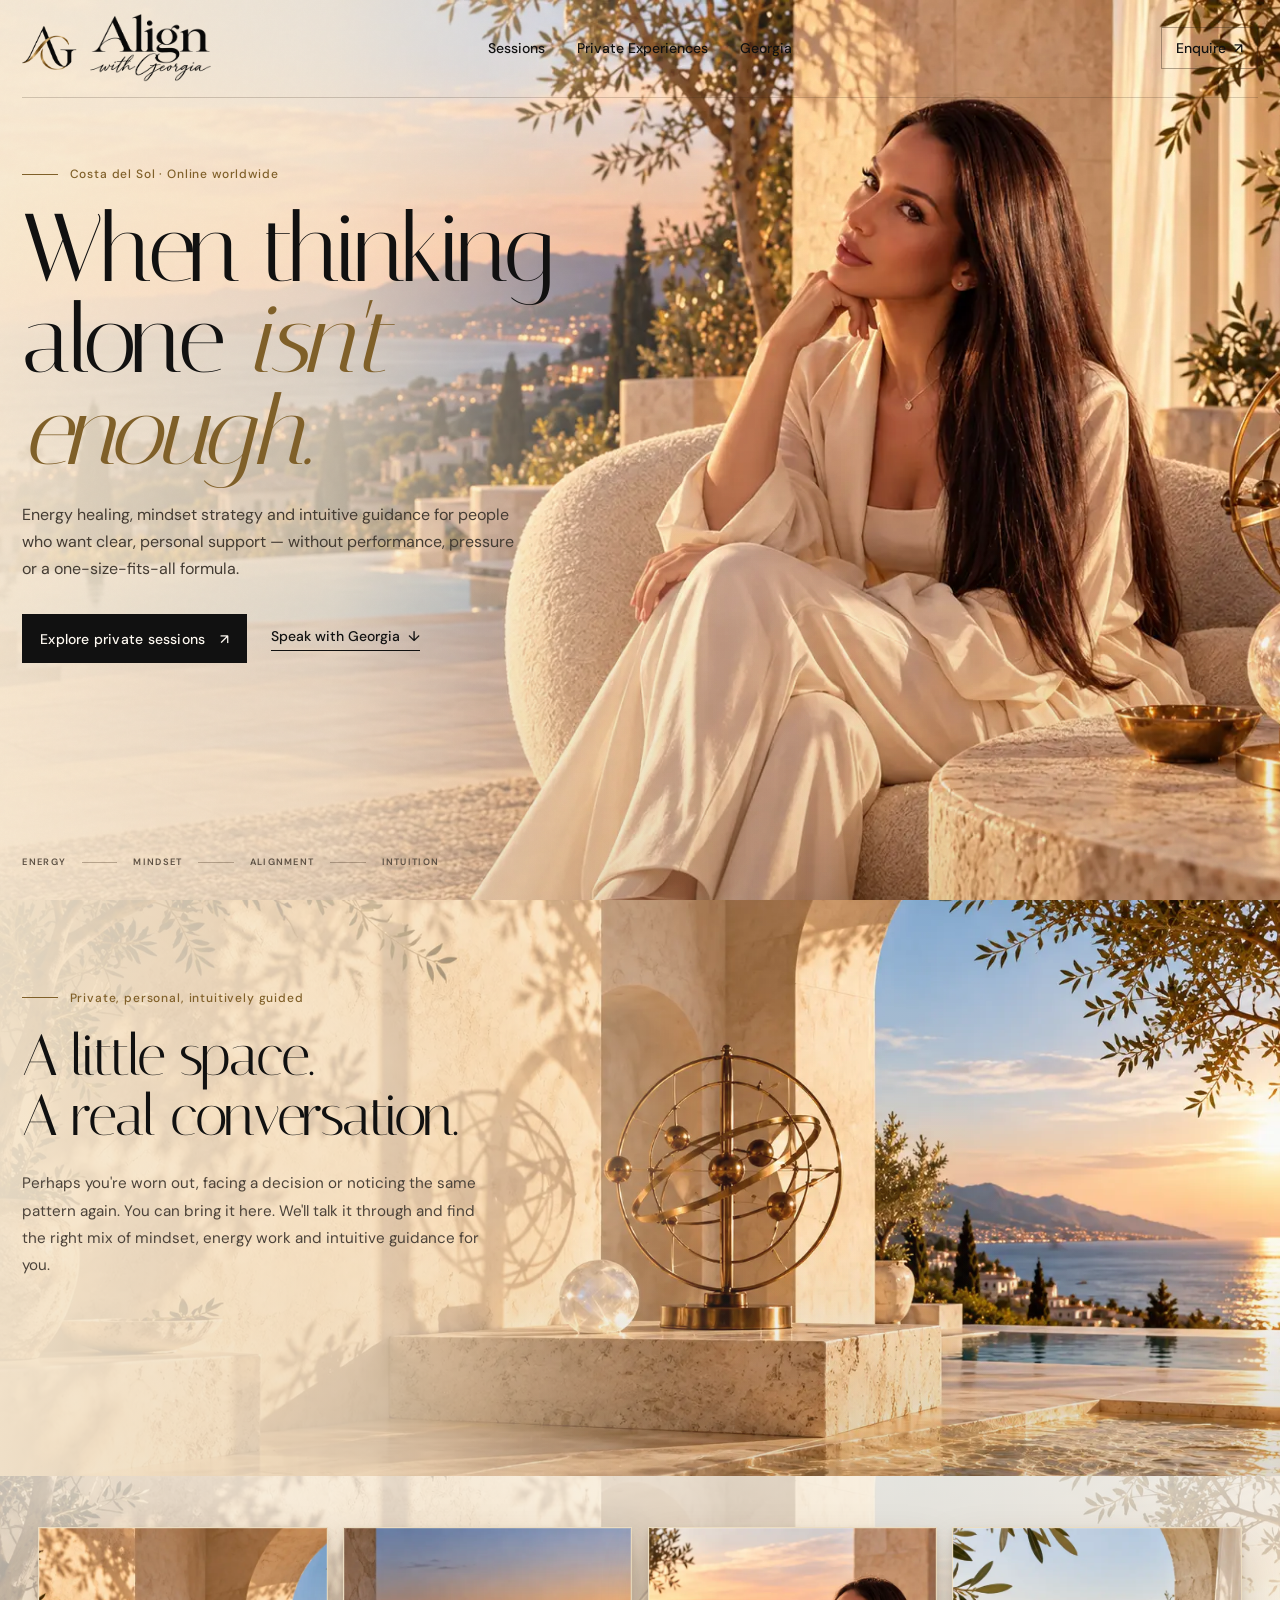
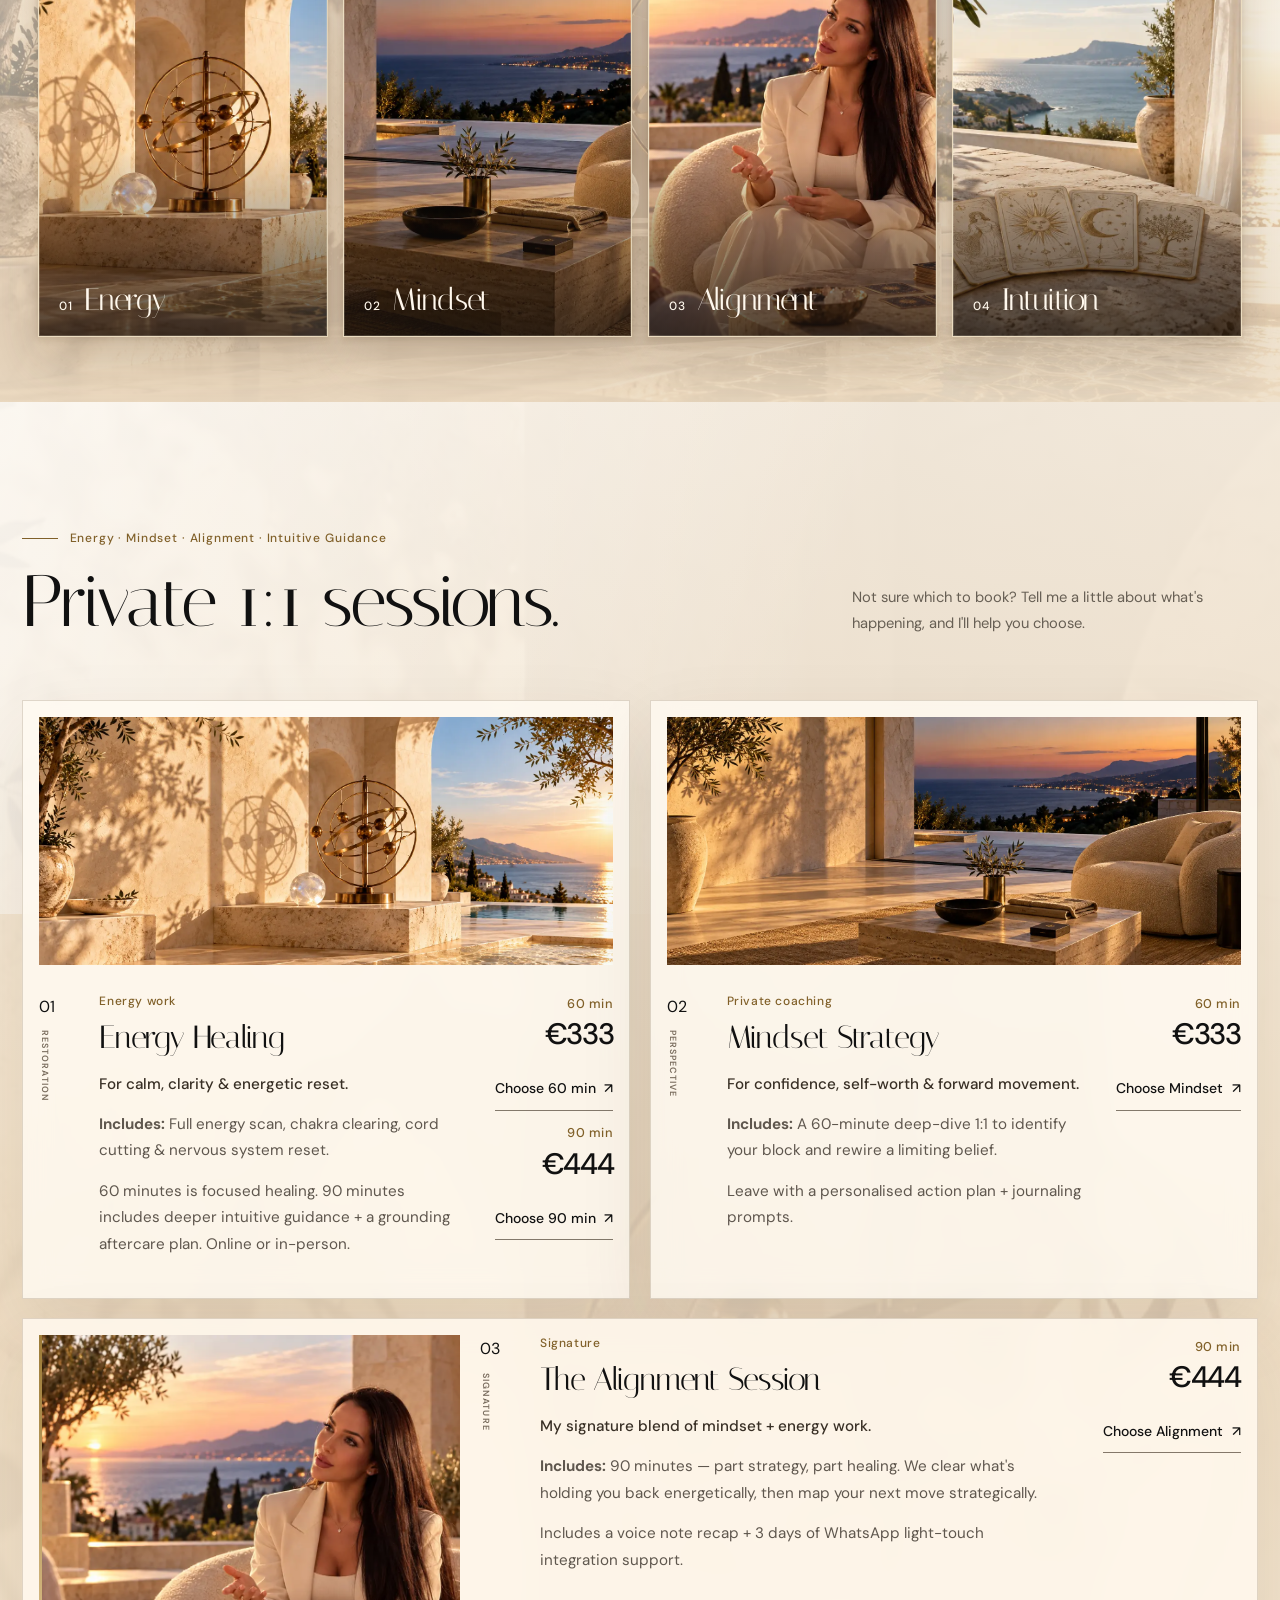
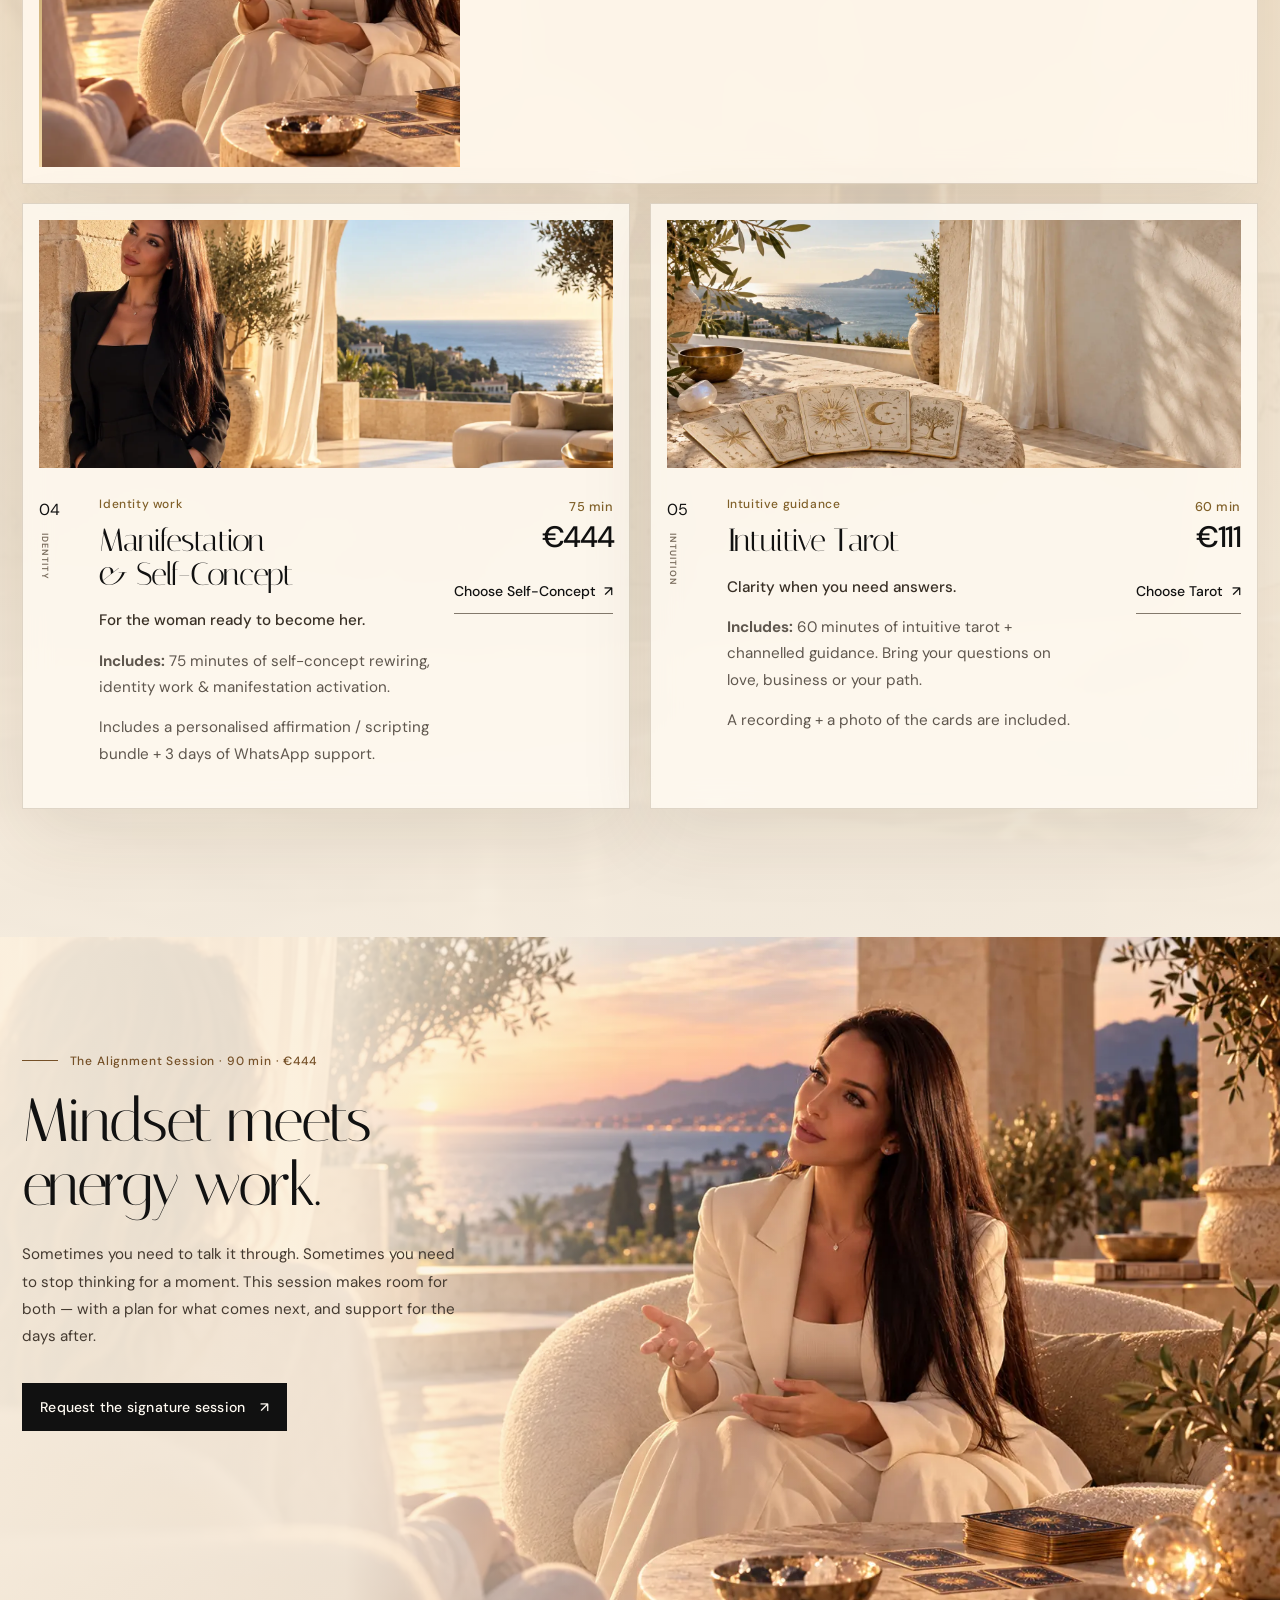
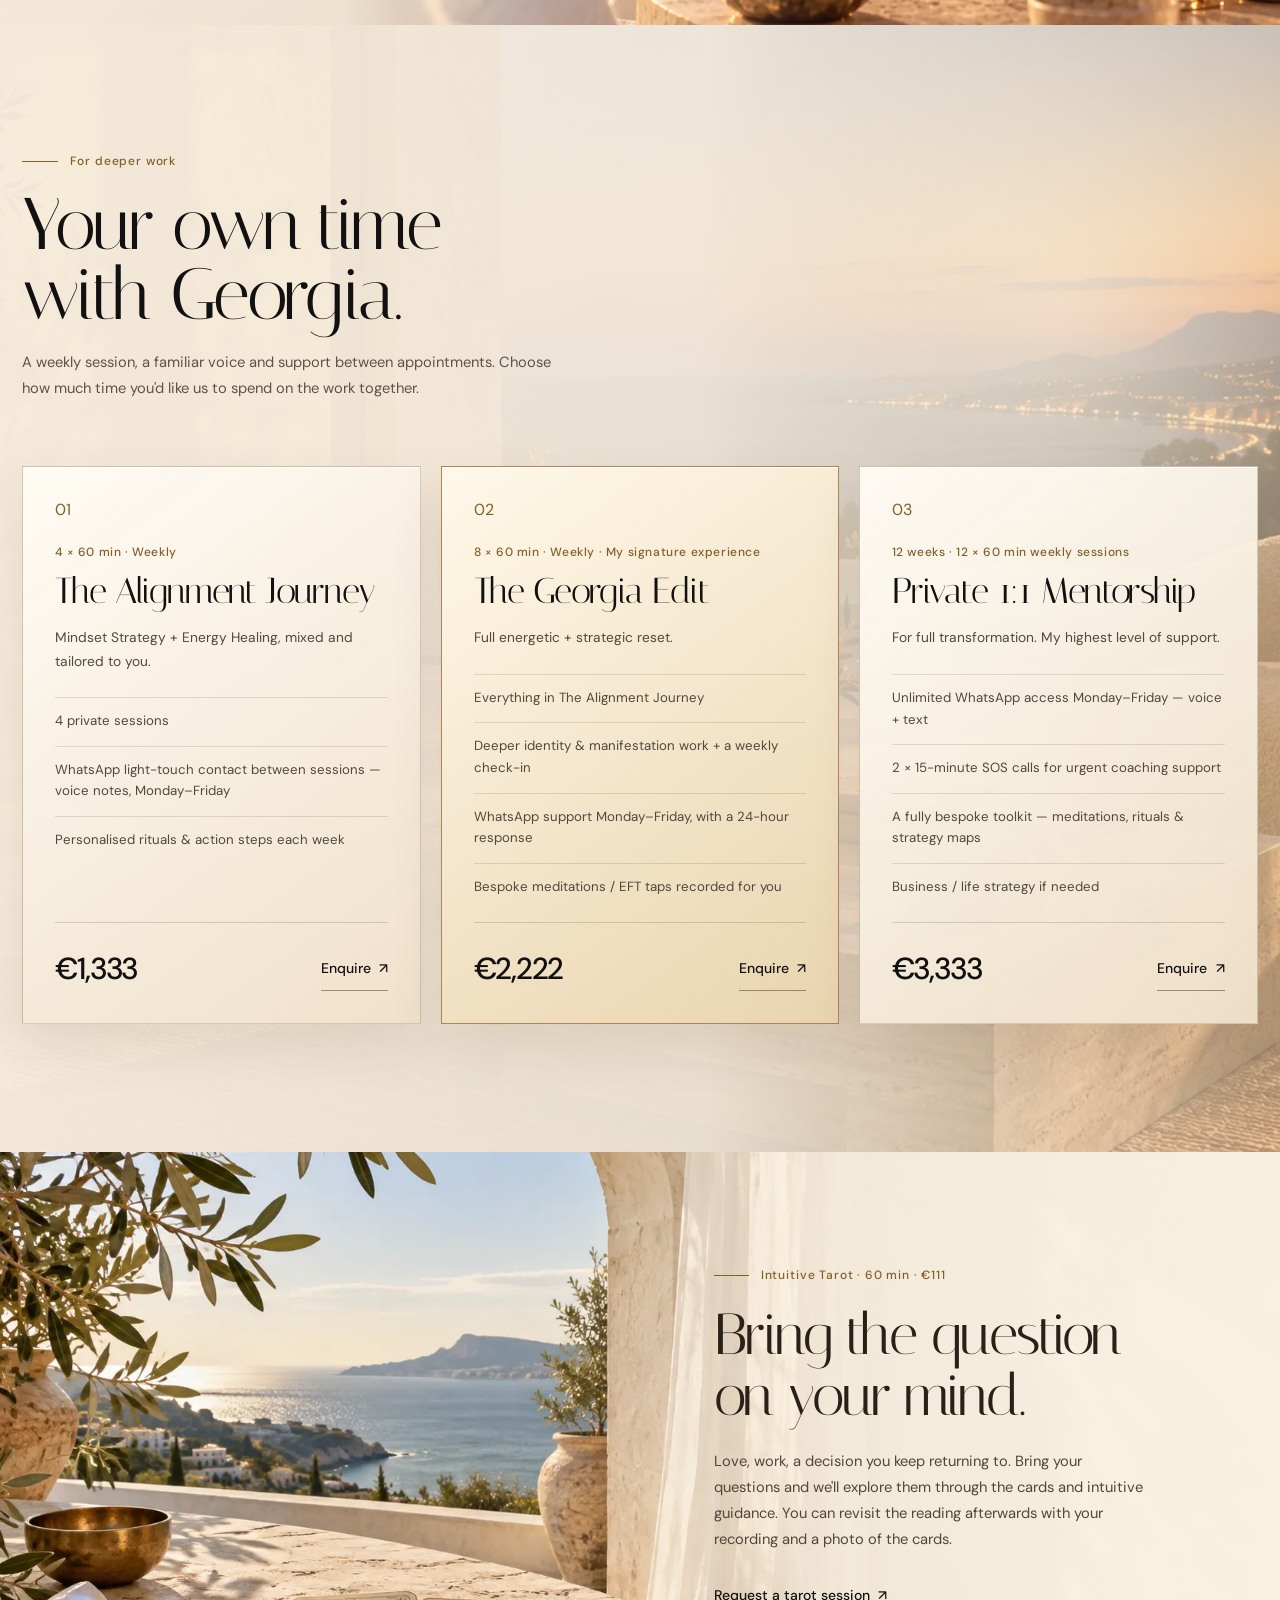
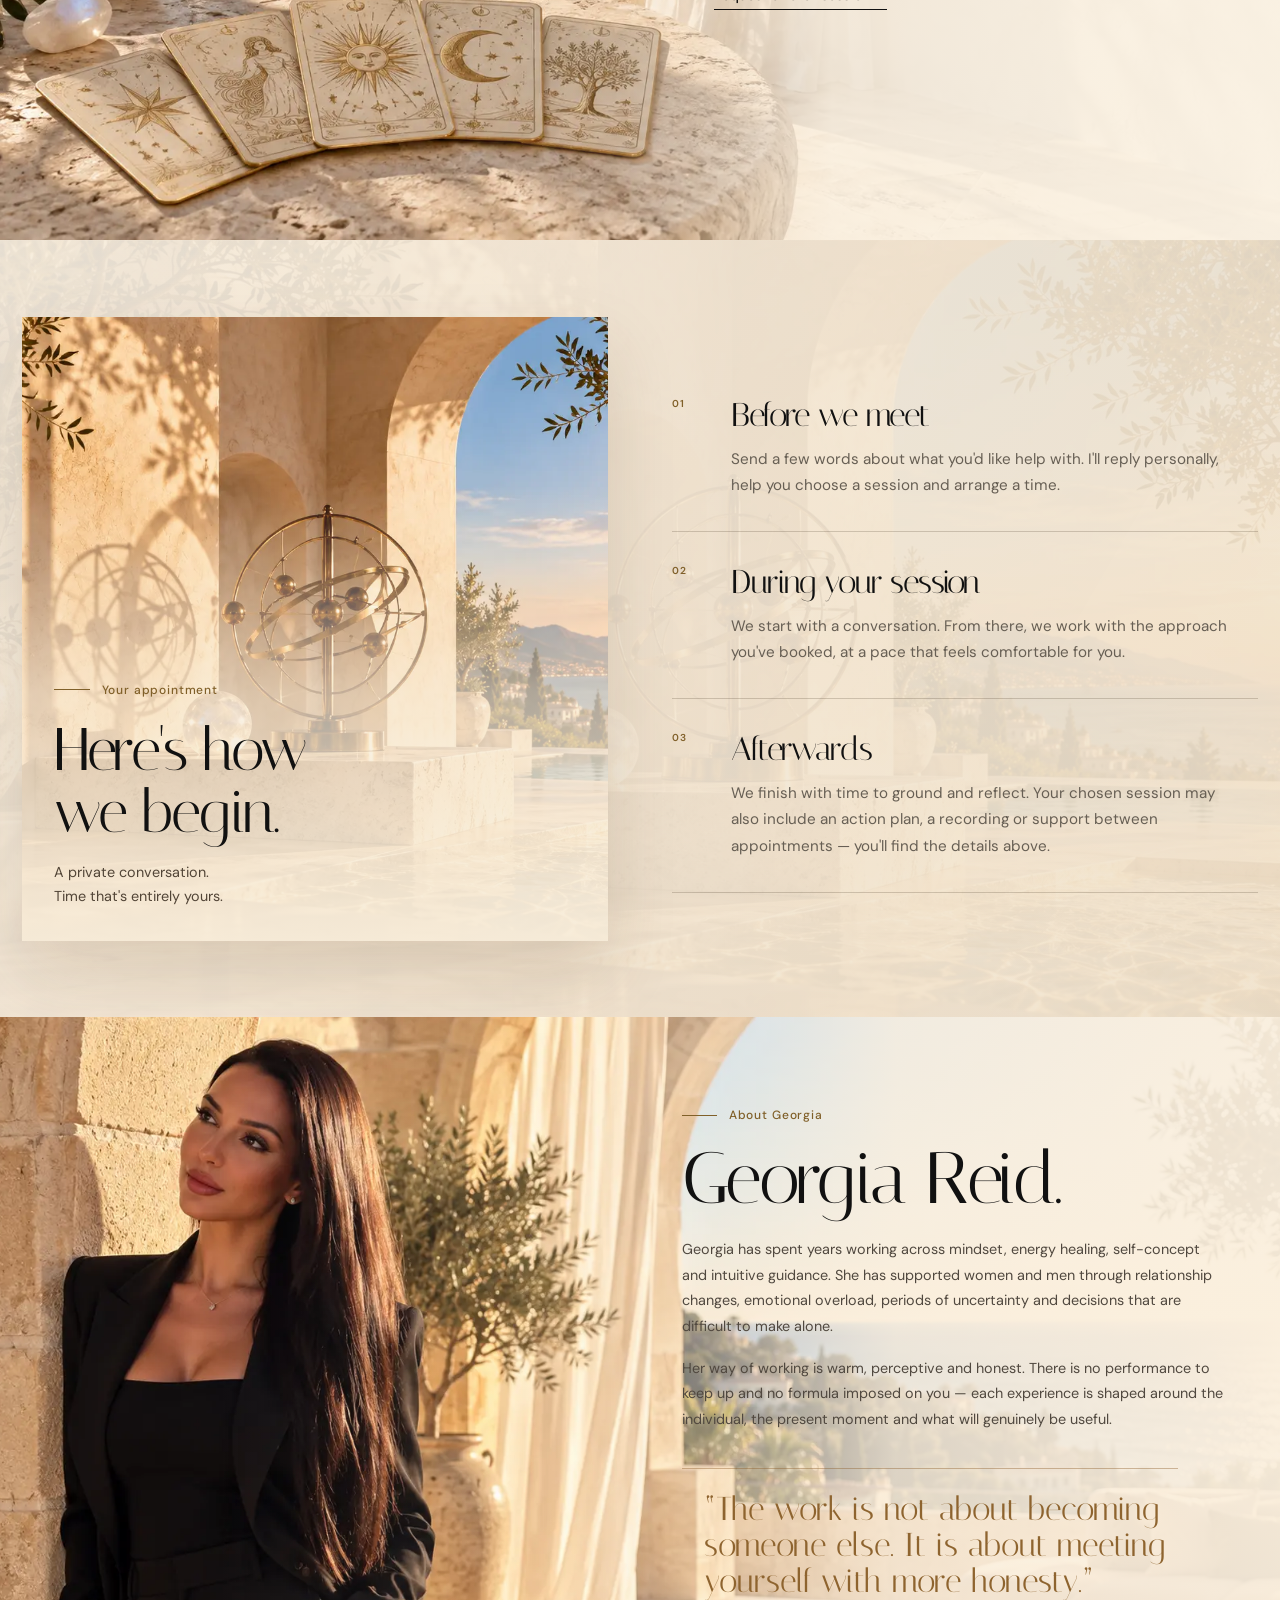
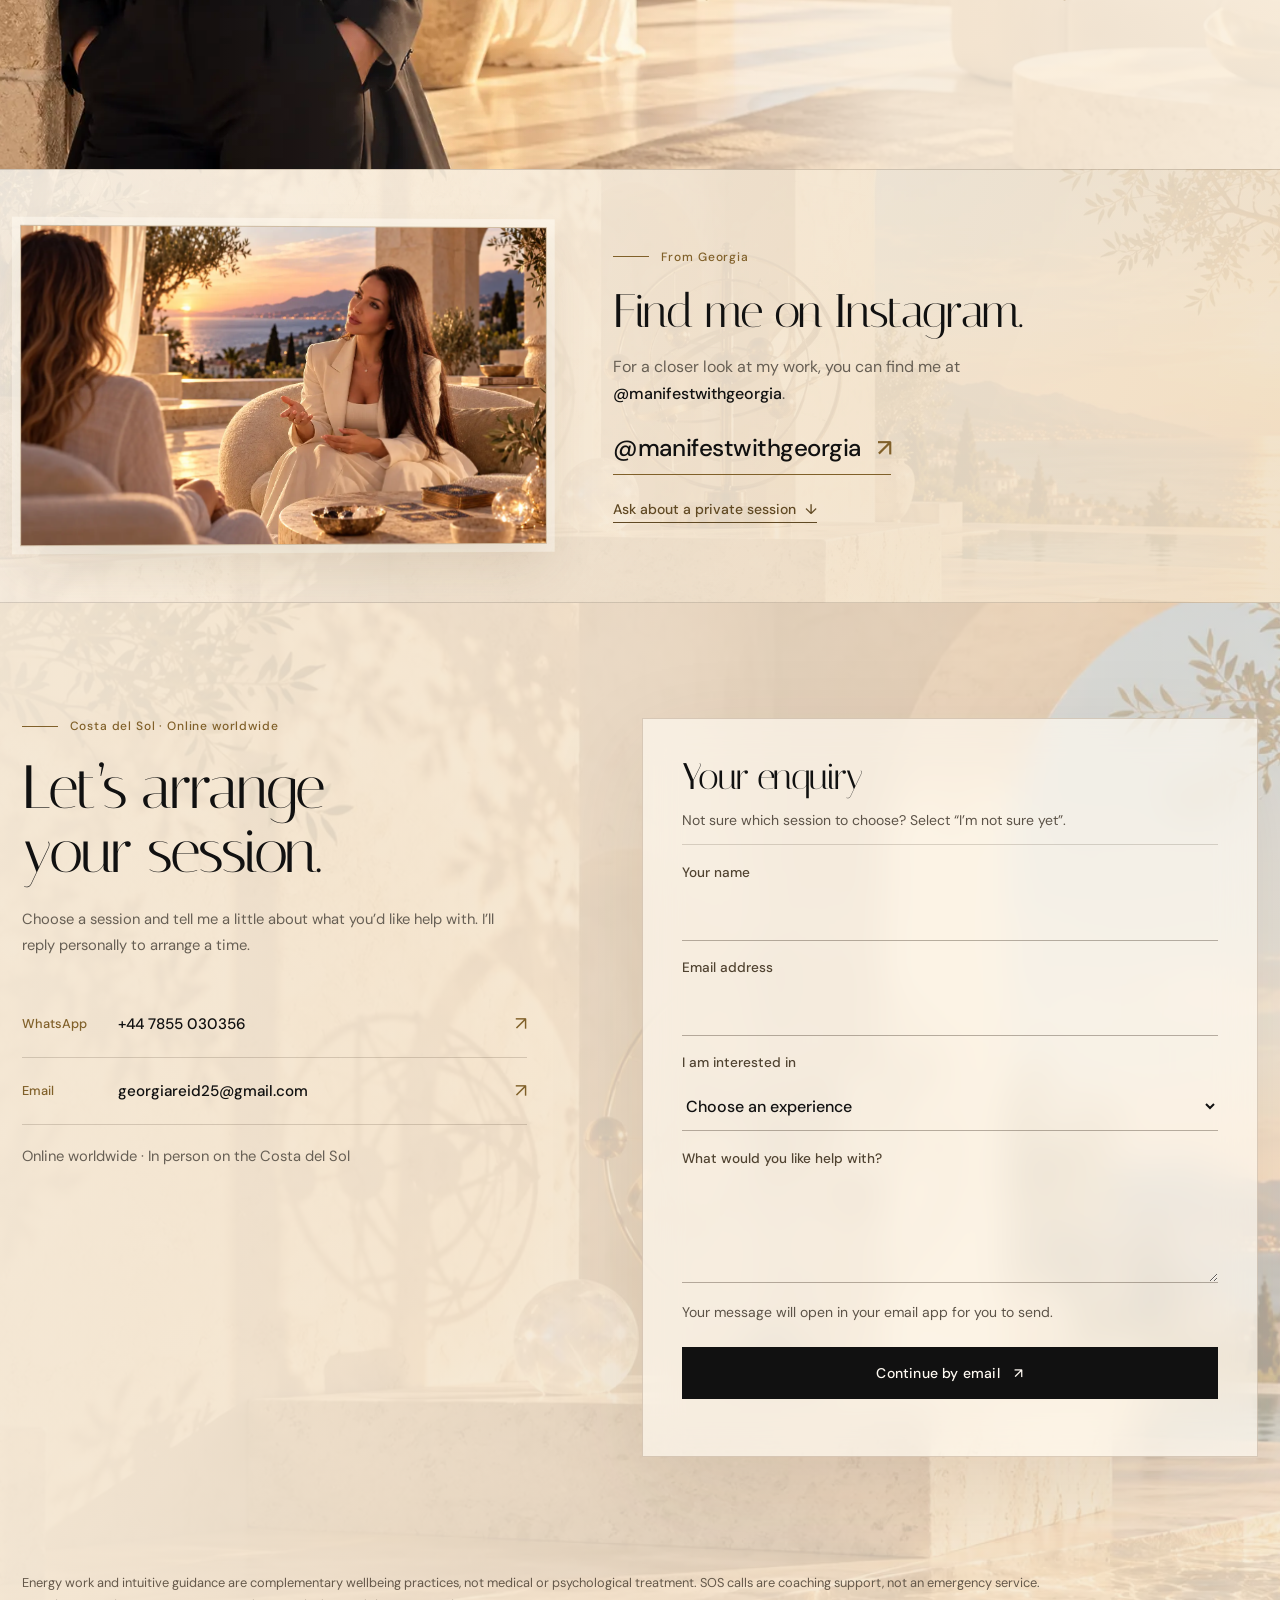
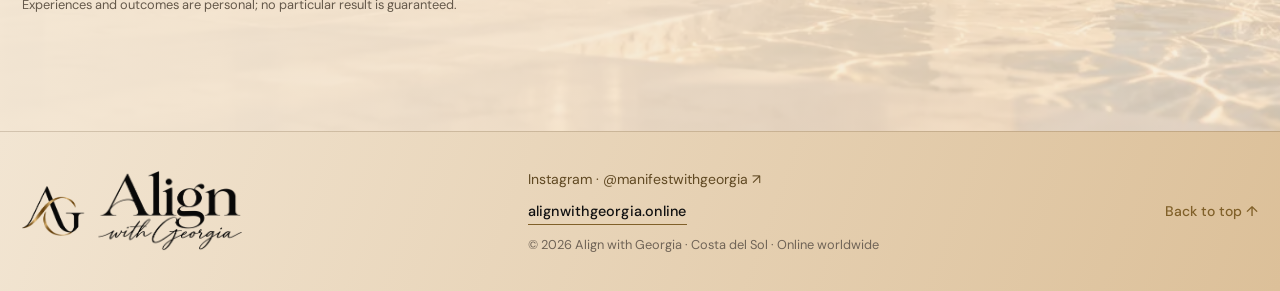
==== index.html @ ad4b4293 "Refine Instagram, contact experience and mobile typography Add a personal Instagram feature using an" ====
<!doctype html>
<html lang="en">
<head>
  <meta charset="UTF-8">
  <meta name="viewport" content="width=device-width, initial-scale=1.0">
  <meta name="description" content="Private energy healing, mindset strategy, alignment and intuitive guidance with Georgia Reid on the Costa del Sol and online.">
  <meta name="theme-color" content="#ead9bd">
  <meta property="og:title" content="Align with Georgia | Energy, Mindset & Alignment">
  <meta property="og:description" content="Private 1:1 experiences for energy, mindset, alignment and intuitive guidance. Costa del Sol and online.">
  <meta property="og:image" content="https://www.alignwithgeorgia.online/assets/vision/georgia-luminous-hero-v5.webp">
  <meta property="og:url" content="https://www.alignwithgeorgia.online/">
  <link rel="canonical" href="https://www.alignwithgeorgia.online/">
  <title>Align with Georgia | Energy, Mindset & Alignment</title>
  <link rel="icon" href="assets/vision/align-favicon-v1.png" type="image/png">
  <link rel="apple-touch-icon" href="assets/vision/align-favicon-v1.png">
  <link rel="preconnect" href="https://fonts.googleapis.com">
  <link rel="preconnect" href="https://fonts.gstatic.com" crossorigin>
  <link href="https://fonts.googleapis.com/css2?family=DM+Sans:wght@400;500;600&family=Italiana&display=swap" rel="stylesheet">
  <link rel="stylesheet" href="styles.css">
  <script type="application/ld+json">{"@context":"https://schema.org","@type":"ProfessionalService","name":"Align with Georgia","url":"https://www.alignwithgeorgia.online/","founder":{"@type":"Person","name":"Georgia Reid"},"logo":"https://www.alignwithgeorgia.online/assets/vision/align-with-georgia-black-gold-v1.png","description":"Private energy healing, mindset strategy, alignment and intuitive guidance on the Costa del Sol and online.","areaServed":["Costa del Sol","Marbella","Estepona","Spain","Online"],"telephone":"+447855030356","email":"georgiareid25@gmail.com","serviceType":["Energy Healing","Mindset Strategy","Alignment Sessions","Manifestation and Self-Concept","Intuitive Tarot","Private Mentorship"]}</script>
</head>
<body>
  <div class="page-grain" aria-hidden="true"></div>
  <header class="site-header" id="site-header">
    <a class="brand-logo" href="#top" aria-label="Align with Georgia — home"><img class="brand-monogram" src="assets/vision/align-ag-monogram-v1.webp" alt="" width="627" height="495"><img class="brand-name" src="assets/vision/align-wordmark-v1.webp" alt="Align with Georgia" width="1205" height="672"></a>
    <nav aria-label="Primary navigation"><a href="#sessions">Sessions</a><a href="#private-experiences">Private Experiences</a><a href="#georgia">Georgia</a></nav>
    <a class="header-cta" href="#request">Enquire <span>↗</span></a>
  </header>
  <main id="top">
    <section class="hero scene" aria-labelledby="hero-title">
      <img class="scene-image" src="assets/vision/georgia-luminous-hero-v5.webp" alt="Georgia Reid in a luminous private Costa del Sol setting" width="1672" height="941" fetchpriority="high">
      <div class="hero-wash" aria-hidden="true"></div>
      <div class="hero-copy reveal">
        <p class="eyebrow"><span></span>Costa del Sol · Online worldwide</p>
        <h1 id="hero-title">When thinking alone <em>isn't enough.</em></h1>
        <p class="lede">Energy healing, mindset strategy and intuitive guidance for people who want clear, personal support — without performance, pressure or a one-size-fits-all formula.</p>
        <div class="hero-actions"><a class="button button-dark" href="#sessions">Explore private sessions <span>↗</span></a><a class="text-link" href="#request">Speak with Georgia <span>↓</span></a></div>
      </div>
      <div class="hero-signature" aria-hidden="true"><span>Energy</span><i></i><span>Mindset</span><i></i><span>Alignment</span><i></i><span>Intuition</span></div>
    </section>

    <section class="threshold scene" aria-labelledby="threshold-title">
      <img class="scene-image" src="assets/vision/celestial-threshold-light-v1.webp" alt="A sunlit celestial sanctuary overlooking the Costa del Sol" width="1672" height="941" loading="lazy">
      <div class="threshold-shade" aria-hidden="true"></div>
      <div class="threshold-copy reveal">
        <p class="eyebrow"><span></span>Private, personal, intuitively guided</p>
        <h2 id="threshold-title">A little space.<br>A real conversation.</h2>
        <p>Perhaps you're worn out, facing a decision or noticing the same pattern again. You can bring it here. We'll talk it through and find the right mix of mindset, energy work and intuitive guidance for you.</p>
      </div>
    </section>

    <section class="focus-gallery" id="focus" aria-label="Georgia's areas of work">
      <img class="focus-backdrop" src="assets/vision/celestial-threshold-light-v1.webp" alt="" width="1672" height="941" loading="lazy" aria-hidden="true">
      <div class="focus-grid">
        <article class="focus-card reveal"><img src="assets/vision/celestial-threshold-light-v1.webp" alt="Sunlit celestial installation for energy work" width="1672" height="941" loading="lazy"><div><span>01</span><h3>Energy</h3></div></article>
        <article class="focus-card reveal"><img src="assets/vision/costa-del-sol-session-space-v1.webp" alt="Quiet private session space on the Costa del Sol" width="1672" height="941" loading="lazy"><div><span>02</span><h3>Mindset</h3></div></article>
        <article class="focus-card reveal"><img src="assets/vision/georgia-alignment-session-v1.webp" alt="Georgia Reid in a private alignment conversation" width="1672" height="941" loading="lazy"><div><span>03</span><h3>Alignment</h3></div></article>
        <article class="focus-card reveal"><img src="assets/vision/intuitive-tarot-daylight-v2.webp" alt="Gilded tarot cards on a sunlit Mediterranean terrace" width="1672" height="941" loading="lazy"><div><span>04</span><h3>Intuition</h3></div></article>
      </div>
    </section>

    <section id="sessions" class="sessions-section">
      <img class="sessions-backdrop" src="assets/vision/celestial-threshold-light-v1.webp" alt="" width="1672" height="941" loading="lazy" aria-hidden="true">
      <div class="sessions-wash" aria-hidden="true"></div>
      <header class="section-heading reveal">
        <div><p class="eyebrow"><span></span>Energy · Mindset · Alignment · Intuitive Guidance</p><h2>Private 1:1 sessions.</h2></div>
        <p>Not sure which to book? Tell me a little about what's happening, and I'll help you choose.</p>
      </header>
      <div class="services" aria-label="Private sessions and prices">
        <article class="service reveal" data-session="Energy Healing — 60 minutes — €333">
          <div class="service-art"><img src="assets/vision/celestial-threshold-light-v1.webp" alt="Sunlit celestial energy space" width="1672" height="941" loading="lazy"></div>
          <div class="service-index"><span>01</span><p>Restoration</p></div>
          <div class="service-main"><p class="service-kicker">Energy work</p><h3>Energy Healing</h3><p class="session-lead">For calm, clarity &amp; energetic reset.</p><p><strong>Includes:</strong> Full energy scan, chakra clearing, cord cutting &amp; nervous system reset.</p><p>60 minutes is focused healing. 90 minutes includes deeper intuitive guidance + a grounding aftercare plan. Online or in-person.</p></div>
          <div class="service-price"><p><span>60 min</span>€333</p><button class="select-session" type="button">Choose 60 min <span>↗</span></button><p><span>90 min</span>€444</p><button class="select-session" type="button" data-choice="Energy Healing — 90 minutes — €444">Choose 90 min <span>↗</span></button></div>
        </article>
        <article class="service reveal" data-session="Mindset Strategy — 60 minutes — €333">
          <div class="service-art"><img src="assets/vision/costa-del-sol-session-space-v1.webp" alt="Private Costa del Sol coaching space" width="1672" height="941" loading="lazy"></div>
          <div class="service-index"><span>02</span><p>Perspective</p></div>
          <div class="service-main"><p class="service-kicker">Private coaching</p><h3>Mindset Strategy</h3><p class="session-lead">For confidence, self-worth &amp; forward movement.</p><p><strong>Includes:</strong> A 60-minute deep-dive 1:1 to identify your block and rewire a limiting belief.</p><p>Leave with a personalised action plan + journaling prompts.</p></div>
          <div class="service-price"><p><span>60 min</span>€333</p><button class="select-session" type="button">Choose Mindset <span>↗</span></button></div>
        </article>
        <article class="service service-featured reveal" data-session="The Alignment Session — 90 minutes — €444">
          <div class="service-art"><img src="assets/vision/georgia-alignment-session-v1.webp" alt="Georgia Reid in an alignment session" width="1672" height="941" loading="lazy"></div>
          <div class="service-index"><span>03</span><p>Signature</p></div>
          <div class="service-main"><p class="service-kicker">Signature</p><h3>The Alignment Session</h3><p class="session-lead">My signature blend of mindset + energy work.</p><p><strong>Includes:</strong> 90 minutes — part strategy, part healing. We clear what's holding you back energetically, then map your next move strategically.</p><p>Includes a voice note recap + 3 days of WhatsApp light-touch integration support.</p></div>
          <div class="service-price"><p><span>90 min</span>€444</p><button class="select-session" type="button">Choose Alignment <span>↗</span></button></div>
        </article>
        <article class="service reveal" data-session="Manifestation & Self-Concept — 75 minutes — €444">
          <div class="service-art"><img src="assets/vision/georgia-about-fullbleed-v2.webp" alt="Georgia Reid at a Mediterranean villa" width="1672" height="941" loading="lazy"></div>
          <div class="service-index"><span>04</span><p>Identity</p></div>
          <div class="service-main"><p class="service-kicker">Identity work</p><h3>Manifestation &amp; Self-Concept</h3><p class="session-lead">For the woman ready to become her.</p><p><strong>Includes:</strong> 75 minutes of self-concept rewiring, identity work &amp; manifestation activation.</p><p>Includes a personalised affirmation / scripting bundle + 3 days of WhatsApp support.</p></div>
          <div class="service-price"><p><span>75 min</span>€444</p><button class="select-session" type="button">Choose Self-Concept <span>↗</span></button></div>
        </article>
        <article class="service reveal" data-session="Intuitive Tarot — 60 minutes — €111">
          <div class="service-art"><img src="assets/vision/intuitive-tarot-daylight-v2.webp" alt="Gilded tarot cards on a sunlit Costa del Sol terrace" width="1672" height="941" loading="lazy"></div>
          <div class="service-index"><span>05</span><p>Intuition</p></div>
          <div class="service-main"><p class="service-kicker">Intuitive guidance</p><h3>Intuitive Tarot</h3><p class="session-lead">Clarity when you need answers.</p><p><strong>Includes:</strong> 60 minutes of intuitive tarot + channelled guidance. Bring your questions on love, business or your path.</p><p>A recording + a photo of the cards are included.</p></div>
          <div class="service-price"><p><span>60 min</span>€111</p><button class="select-session" type="button">Choose Tarot <span>↗</span></button></div>
        </article>
      </div>
    </section>

    <section class="alignment-scene scene" aria-labelledby="alignment-title">
      <img class="scene-image" src="assets/vision/georgia-alignment-session-v1.webp" alt="Georgia Reid in a private alignment session on the Costa del Sol" width="1672" height="941" loading="lazy">
      <div class="alignment-shade" aria-hidden="true"></div>
      <div class="alignment-copy reveal"><p class="eyebrow"><span></span>The Alignment Session · 90 min · €444</p><h2 id="alignment-title">Mindset meets<br>energy work.</h2><p>Sometimes you need to talk it through. Sometimes you need to stop thinking for a moment. This session makes room for both — with a plan for what comes next, and support for the days after.</p><a class="button button-dark" href="#request" data-preset="The Alignment Session — 90 minutes — €444">Request the signature session <span>↗</span></a></div>
    </section>

    <section id="private-experiences" class="private-experiences">
      <img class="private-backdrop" src="assets/vision/costa-del-sol-session-space-v1.webp" alt="Private Mediterranean sanctuary overlooking the Costa del Sol" width="1672" height="941" loading="lazy">
      <div class="private-wash" aria-hidden="true"></div>
      <div class="experience-intro reveal"><p class="eyebrow"><span></span>For deeper work</p><h2>Your own time<br>with Georgia.</h2><p>A weekly session, a familiar voice and support between appointments. Choose how much time you'd like us to spend on the work together.</p></div>
      <div class="journeys">
        <article class="journey reveal" data-session="The Alignment Journey — 4 sessions — €1,333"><span class="journey-number">01</span><div><p>4 × 60 min · Weekly</p><h3>The Alignment Journey</h3><p>Mindset Strategy + Energy Healing, mixed and tailored to you.</p><ul class="journey-inclusions"><li>4 private sessions</li><li>WhatsApp light-touch contact between sessions — voice notes, Monday–Friday</li><li>Personalised rituals &amp; action steps each week</li></ul></div><div class="journey-action"><strong>€1,333</strong><button class="select-session" type="button">Enquire <span>↗</span></button></div></article>
        <article class="journey journey-signature reveal" data-session="The Georgia Edit — 8 sessions — €2,222"><span class="journey-number">02</span><div><p>8 × 60 min · Weekly · My signature experience</p><h3>The Georgia Edit</h3><p>Full energetic + strategic reset.</p><ul class="journey-inclusions"><li>Everything in The Alignment Journey</li><li>Deeper identity &amp; manifestation work + a weekly check-in</li><li>WhatsApp support Monday–Friday, with a 24-hour response</li><li>Bespoke meditations / EFT taps recorded for you</li></ul></div><div class="journey-action"><strong>€2,222</strong><button class="select-session" type="button">Enquire <span>↗</span></button></div></article>
        <article class="journey reveal" data-session="Private 1:1 Mentorship — 12 weeks — €3,333"><span class="journey-number">03</span><div><p>12 weeks · 12 × 60 min weekly sessions</p><h3>Private 1:1 Mentorship</h3><p>For full transformation. My highest level of support.</p><ul class="journey-inclusions"><li>Unlimited WhatsApp access Monday–Friday — voice + text</li><li>2 × 15-minute SOS calls for urgent coaching support</li><li>A fully bespoke toolkit — meditations, rituals &amp; strategy maps</li><li>Business / life strategy if needed</li></ul></div><div class="journey-action"><strong>€3,333</strong><button class="select-session" type="button">Enquire <span>↗</span></button></div></article>
      </div>
    </section>

    <section class="tarot-scene scene" aria-labelledby="tarot-title">
      <img class="scene-image" src="assets/vision/intuitive-tarot-daylight-v2.webp" alt="Gilded tarot cards and moonstone on a sunlit Mediterranean terrace" width="1672" height="941" loading="lazy">
      <div class="tarot-shade" aria-hidden="true"></div>
      <div class="tarot-copy reveal"><p class="eyebrow"><span></span>Intuitive Tarot · 60 min · €111</p><h2 id="tarot-title">Bring the question<br>on your mind.</h2><p>Love, work, a decision you keep returning to. Bring your questions and we'll explore them through the cards and intuitive guidance. You can revisit the reading afterwards with your recording and a photo of the cards.</p><a class="text-link" href="#request" data-preset="Intuitive Tarot — 60 minutes — €111">Request a tarot session <span>↗</span></a></div>
    </section>

    <section id="experience" class="experience-section">
      <div class="experience-visual"><img src="assets/vision/celestial-threshold-light-v1.webp" alt="Sunlit private space with a brass celestial sculpture and sea views" width="1672" height="941" loading="lazy"><div class="experience-heading reveal"><p class="eyebrow"><span></span>Your appointment</p><h2>Here's how<br>we begin.</h2><p>A private conversation.<br>Time that's entirely yours.</p></div></div>
      <ol class="process"><li class="reveal"><span>01</span><div><h3>Before we meet</h3><p>Send a few words about what you'd like help with. I'll reply personally, help you choose a session and arrange a time.</p></div></li><li class="reveal"><span>02</span><div><h3>During your session</h3><p>We start with a conversation. From there, we work with the approach you've booked, at a pace that feels comfortable for you.</p></div></li><li class="reveal"><span>03</span><div><h3>Afterwards</h3><p>We finish with time to ground and reflect. Your chosen session may also include an action plan, a recording or support between appointments — you'll find the details above.</p></div></li></ol>
    </section>

    <section id="georgia" class="about-georgia scene">
      <img class="scene-image" src="assets/vision/georgia-about-fullbleed-v2.webp" alt="Georgia Reid at a sunlit Costa del Sol villa" width="1672" height="941" loading="lazy">
      <div class="about-shade" aria-hidden="true"></div>
      <div class="about-copy reveal"><p class="eyebrow"><span></span>About Georgia</p><h2>Georgia Reid.</h2><p>Georgia has spent years working across mindset, energy healing, self-concept and intuitive guidance. She has supported women and men through relationship changes, emotional overload, periods of uncertainty and decisions that are difficult to make alone.</p><p>Her way of working is warm, perceptive and honest. There is no performance to keep up and no formula imposed on you — each experience is shaped around the individual, the present moment and what will genuinely be useful.</p><blockquote>“The work is not about becoming someone else. It is about meeting yourself with more honesty.”</blockquote></div>
    </section>

    <section class="instagram-section" id="instagram" aria-labelledby="instagram-title">
      <a class="instagram-photo" href="https://www.instagram.com/manifestwithgeorgia/" target="_blank" rel="noopener noreferrer" aria-label="Visit Georgia on Instagram (opens in a new tab)"><img src="assets/vision/georgia-alignment-session-v1.webp" alt="Georgia in a sunlit private session setting" width="1672" height="941" loading="lazy"></a>
      <div class="instagram-copy"><p class="eyebrow"><span></span>From Georgia</p><h2 id="instagram-title">Find me on Instagram.</h2><p>For a closer look at my work, you can find me at <strong>@manifestwithgeorgia</strong>.</p><a class="instagram-profile" href="https://www.instagram.com/manifestwithgeorgia/" target="_blank" rel="noopener noreferrer">@manifestwithgeorgia <span aria-hidden="true">↗</span></a><a class="text-link" href="#request">Ask about a private session <span aria-hidden="true">↓</span></a></div>
    </section>

    <section id="request" class="request-section">
      <div class="request-backdrop" aria-hidden="true"></div>
      <div class="request-intro reveal"><p class="eyebrow"><span></span>Costa del Sol · Online worldwide</p><h2>Let’s arrange your session.</h2><p>Choose a session and tell me a little about what you’d like help with. I’ll reply personally to arrange a time.</p><div class="direct-contact"><a href="https://wa.me/447855030356?text=Hello%20Georgia%2C%20I%27d%20like%20to%20ask%20about%20a%20private%20session." target="_blank" rel="noopener noreferrer"><span>WhatsApp</span><strong>+44 7855 030356</strong><i aria-hidden="true">↗</i></a><a href="mailto:georgiareid25@gmail.com"><span>Email</span><strong>georgiareid25@gmail.com</strong><i aria-hidden="true">↗</i></a></div><p class="contact-note">Online worldwide · In person on the Costa del Sol</p></div>
      <form class="request-form reveal" id="contact-form" novalidate>
        <div class="form-heading"><h3>Your enquiry</h3><p>Not sure which session to choose? Select “I’m not sure yet”.</p></div>
        <p id="selected-session" class="selected-session">No experience selected yet</p>
        <label><span>Your name</span><input id="name" name="name" autocomplete="name" maxlength="120" required></label>
        <label><span>Email address</span><input id="email" name="email" type="email" autocomplete="email" maxlength="254" required></label>
        <label><span>I am interested in</span><select id="service" name="service" required><option value="">Choose an experience</option><option>Energy Healing — 60 minutes — €333</option><option>Energy Healing — 90 minutes — €444</option><option>Mindset Strategy — 60 minutes — €333</option><option>The Alignment Session — 90 minutes — €444</option><option>Manifestation &amp; Self-Concept — 75 minutes — €444</option><option>Intuitive Tarot — 60 minutes — €111</option><option>The Alignment Journey — 4 sessions — €1,333</option><option>The Georgia Edit — 8 sessions — €2,222</option><option>Private 1:1 Mentorship — 12 weeks — €3,333</option><option>I’m not sure yet</option></select></label>
        <label><span>What would you like help with?</span><textarea id="message" name="message" rows="4" maxlength="3000" required></textarea></label>
        <p class="form-delivery-note">Your message will open in your email app for you to send.</p><button class="button button-dark" type="submit">Continue by email <span aria-hidden="true">↗</span></button><p id="form-status" class="form-status" aria-live="polite"></p>
      </form>
      <p class="wellbeing-note">Energy work and intuitive guidance are complementary wellbeing practices, not medical or psychological treatment. SOS calls are coaching support, not an emergency service. Experiences and outcomes are personal; no particular result is guaranteed.</p>
    </section>
  </main>
  <footer class="site-footer"><a class="brand-logo" href="#top" aria-label="Align with Georgia — home"><img class="brand-monogram" src="assets/vision/align-ag-monogram-v1.webp" alt="" width="627" height="495" loading="lazy"><img class="brand-name" src="assets/vision/align-wordmark-v1.webp" alt="Align with Georgia" width="1205" height="672" loading="lazy"></a><div class="footer-details"><a class="footer-instagram" href="https://www.instagram.com/manifestwithgeorgia/" target="_blank" rel="noopener noreferrer">Instagram · @manifestwithgeorgia ↗</a><a class="footer-domain" href="https://www.alignwithgeorgia.online/">alignwithgeorgia.online</a><p>© <span id="year"></span> Align with Georgia · Costa del Sol · Online worldwide</p></div><a href="#top">Back to top ↑</a></footer>
  <script src="script.js"></script>
</body>
</html>
---- styles.css ----
:root{
  --ink:#111111;
  --muted:#675f54;
  --ivory:#f7f1e7;
  --paper:#efe3d1;
  --sand:#dcc39f;
  --bronze:#806029;
  --gold:#9b7a36;
  --olive:#59604a;
  --indigo:#17263b;
  --line:rgba(61,47,31,.18);
  --ease:cubic-bezier(.2,.8,.2,1);
  --pad:max(1.4rem,calc((100vw - 1240px)/2));
}
*{box-sizing:border-box}
html{scroll-behavior:smooth;background:var(--ivory)}
body{margin:0;overflow-x:hidden;background:var(--ivory);color:var(--ink);font-family:"DM Sans",Arial,sans-serif;-webkit-font-smoothing:antialiased}
a{color:inherit;text-decoration:none}
button,input,textarea,select{font:inherit}
button{cursor:pointer}
img{max-width:100%}
h1,h2,h3,p{margin-top:0}
h1,h2,h3,.wordmark strong,.service-price p,.journey-action strong,blockquote{font-family:"Italiana",Georgia,serif;font-weight:400}
h1,h2,h3{letter-spacing:-.035em;line-height:.95}
em{font-style:italic;color:var(--bronze)}
.page-grain{position:fixed;z-index:50;inset:0;pointer-events:none;opacity:.07;background-image:url("data:image/svg+xml,%3Csvg viewBox='0 0 180 180' xmlns='http://www.w3.org/2000/svg'%3E%3Cfilter id='n'%3E%3CfeTurbulence type='fractalNoise' baseFrequency='.82' numOctaves='3' stitchTiles='stitch'/%3E%3C/filter%3E%3Crect width='100%25' height='100%25' filter='url(%23n)' opacity='.28'/%3E%3C/svg%3E");mix-blend-mode:multiply}
.scene{position:relative;isolation:isolate;overflow:hidden}
.scene-image{position:absolute;z-index:-2;inset:0;width:100%;height:100%;object-fit:cover}
.eyebrow{display:flex;align-items:center;gap:.75rem;margin:0 0 1.3rem;color:var(--bronze);font-size:.75rem;font-weight:500;letter-spacing:.07em;text-transform:none}
.eyebrow>span{display:block;width:2.2rem;height:1px;background:currentColor}
.button{display:inline-flex;align-items:center;justify-content:center;gap:.9rem;min-height:3.05rem;padding:.8rem 1.05rem;border:1px solid transparent;font-size:.875rem;font-weight:500;letter-spacing:.015em;text-transform:none;transition:transform .25s var(--ease),box-shadow .25s var(--ease),background .25s ease}
.button:hover{transform:translateY(-2px);box-shadow:0 1rem 2rem rgba(43,31,18,.15)}
.button-dark{background:var(--ink);color:#fffaf2}
.button-light{background:#f3e4c9;color:var(--ink)}
.text-link{display:inline-flex;align-items:center;gap:.55rem;padding-bottom:.3rem;border-bottom:1px solid currentColor;color:var(--ink);font-size:.875rem;font-weight:500}

.site-header{position:absolute;z-index:20;top:0;left:var(--pad);right:var(--pad);display:grid;grid-template-columns:1fr auto 1fr;align-items:center;min-height:6.1rem;border-bottom:1px solid rgba(54,38,22,.2);transition:background .25s ease,backdrop-filter .25s ease}
.site-header.is-scrolled{position:fixed;top:.6rem;padding:0 1rem;min-height:4.6rem;border:1px solid rgba(68,51,29,.15);background:rgba(248,240,228,.86);box-shadow:0 .8rem 2.8rem rgba(62,42,18,.08);backdrop-filter:blur(18px)}
.brand-logo{display:flex;align-items:center;gap:.7rem;width:max-content;max-width:100%;flex-shrink:0}
.brand-logo img{display:block;object-fit:contain;height:auto}
.brand-monogram{width:3.5rem}
.brand-name{width:7.6rem}
.site-footer .brand-monogram{width:4rem}
.site-footer .brand-name{width:9rem}
nav{display:flex;justify-self:center;gap:2rem}
nav a,.header-cta,.site-footer>a:last-child{font-size:.875rem;font-weight:500}
nav a{position:relative}
nav a:after{position:absolute;right:0;bottom:-.5rem;left:0;height:1px;content:"";background:var(--ink);transform:scaleX(0);transform-origin:right;transition:transform .25s var(--ease)}
nav a:hover:after{transform:scaleX(1);transform-origin:left}
.header-cta{justify-self:end;display:flex;gap:.5rem;padding:.7rem .85rem;border:1px solid rgba(48,35,20,.38)}

.hero{min-height:max(48rem,100svh);background:#e8cba6}
.hero .scene-image{object-position:center}
.hero-wash{position:absolute;z-index:-1;inset:0;background:linear-gradient(90deg,rgba(247,233,211,.92) 0%,rgba(247,233,211,.76) 26%,rgba(247,233,211,.22) 47%,transparent 68%),linear-gradient(0deg,rgba(71,45,19,.13),transparent 42%)}
.hero-copy{position:relative;z-index:2;width:min(39rem,calc(100% - 3rem));margin-left:var(--pad);padding:clamp(10.4rem,18vh,13rem) 0 8rem}
.hero h1{max-width:11.2ch;margin-bottom:1.5rem;font-size:clamp(4.5rem,7.5vw,8.1rem)}
.hero .lede{max-width:31rem;margin-bottom:2rem;color:#443c33;font-size:1rem;line-height:1.7}
.hero-actions{display:flex;align-items:center;gap:1.5rem}
.hero-signature{position:absolute;z-index:2;left:var(--pad);bottom:2rem;display:flex;align-items:center;gap:1rem;color:#5d5144;font-size:.58rem;font-weight:600;letter-spacing:.14em;text-transform:uppercase}
.hero-signature i{display:block;width:2.2rem;height:1px;background:rgba(77,59,37,.35)}

.threshold{min-height:36rem}
.threshold .scene-image{object-position:center}
.threshold-shade{position:absolute;z-index:-1;inset:0;background:linear-gradient(90deg,rgba(245,231,208,.93) 0%,rgba(245,231,208,.72) 29%,rgba(245,231,208,.08) 56%,transparent 79%),linear-gradient(0deg,rgba(68,44,18,.18),transparent 42%)}
.threshold-copy{width:min(30rem,calc(100% - 3rem));margin-left:var(--pad);padding:clamp(5rem,7vw,7rem) 0}
.threshold-copy h2{margin-bottom:1.5rem;font-size:clamp(3rem,4.5vw,4.8rem);line-height:1.04}
.threshold-copy>p:last-child{max-width:30rem;color:#4c433a;font-size:.95rem;line-height:1.8}
.focus-gallery{position:relative;isolation:isolate;z-index:3;overflow:hidden;padding:clamp(2.5rem,4vw,4rem) max(1.4rem,3vw) calc(clamp(2.5rem,4vw,4rem) + .9rem);background:#e8d5b8}
.focus-backdrop{position:absolute;z-index:-2;inset:0;width:100%;height:100%;object-fit:cover;object-position:center 78%;filter:saturate(.7)}
.focus-gallery:before{position:absolute;z-index:-1;inset:0;content:"";pointer-events:none;background:linear-gradient(180deg,rgba(249,242,229,.78),rgba(241,228,207,.62) 52%,rgba(238,222,198,.9))}
.focus-grid{position:relative;display:grid;grid-template-columns:repeat(4,minmax(0,1fr));gap:clamp(.7rem,1.2vw,1.35rem);max-width:1480px;margin:auto;perspective:1400px}
.focus-card{position:relative;min-height:clamp(25rem,32vw,32rem);overflow:hidden;background:#cdb894;border:1px solid rgba(255,245,222,.6);box-shadow:0 .2rem .4rem rgba(70,46,20,.12),0 1.5rem 2.8rem rgba(70,46,20,.2);transition:transform .45s var(--ease),box-shadow .45s var(--ease)}
.focus-card:nth-child(2),.focus-card:nth-child(4){transform:translateY(.9rem)}
.focus-card:hover{z-index:2;transform:translateY(-.55rem) rotateX(1.5deg);box-shadow:0 2.5rem 5rem rgba(70,46,20,.2)}
.focus-card:nth-child(2):hover,.focus-card:nth-child(4):hover{transform:translateY(.35rem) rotateX(1.5deg)}
.focus-card img{position:absolute;inset:0;width:100%;height:100%;object-fit:cover;transition:transform .8s var(--ease)}
.focus-card:nth-child(1) img{object-position:56% center}.focus-card:nth-child(2) img{object-position:64% center}.focus-card:nth-child(3) img{object-position:64% center}.focus-card:nth-child(4) img{object-position:28% center}
.focus-card:hover img{transform:scale(1.035)}
.focus-card:after{position:absolute;inset:0;content:"";background:linear-gradient(180deg,transparent 54%,rgba(26,20,15,.76) 100%);box-shadow:inset 0 0 0 1px rgba(255,247,231,.16)}
.focus-card>div{position:absolute;z-index:2;right:1.25rem;bottom:1.35rem;left:1.25rem;display:flex;align-items:baseline;gap:.7rem;color:#fff8ed}
.focus-card span{font-size:.75rem;font-weight:500;letter-spacing:.07em;text-transform:none}
.focus-card h3{margin:0;font-size:clamp(1.8rem,2.4vw,2.55rem)}

.sessions-section{position:relative;isolation:isolate;padding:clamp(7rem,10vw,10rem) var(--pad);overflow:hidden;background:#e8d5b8}
.sessions-backdrop{position:absolute;z-index:-3;inset:0;width:100%;height:100%;object-fit:cover;object-position:center top;filter:saturate(.75)}
.sessions-wash{position:absolute;z-index:-2;inset:0;background:linear-gradient(180deg,rgba(247,239,226,.94),rgba(238,222,198,.89) 45%,rgba(246,238,225,.96))}
.sessions-section:after{position:absolute;z-index:-1;top:0;right:0;left:0;height:32rem;content:"";background:linear-gradient(110deg,rgba(255,255,255,.55),transparent 62%)}
.section-heading{display:grid;grid-template-columns:1.2fr .65fr;gap:5rem;align-items:end;max-width:1240px;margin:0 auto 4rem}
.section-heading h2,.experience-intro h2,.experience-heading h2,.request-intro h2{max-width:13ch;margin:0;font-size:clamp(3.7rem,5.7vw,6.2rem)}
.section-heading>p{max-width:27rem;margin:0;color:var(--muted);font-size:.92rem;line-height:1.75}
.services{display:grid;grid-template-columns:repeat(2,minmax(0,1fr));gap:1.2rem;max-width:1240px;margin-inline:auto}
.service{position:relative;display:grid;grid-template-columns:2.5rem minmax(0,1fr) 8.5rem;grid-template-areas:"art art art" "index main price";grid-template-rows:15.5rem auto;gap:1.7rem 1.25rem;overflow:hidden;padding:1rem 1rem 1.5rem;border:1px solid rgba(84,57,27,.18);background:rgba(255,250,242,.82);box-shadow:0 1.8rem 4.5rem rgba(69,45,18,.09);backdrop-filter:blur(14px);transition:transform .35s var(--ease),box-shadow .35s var(--ease)}
.service:hover{transform:translateY(-.45rem);box-shadow:0 2.5rem 6rem rgba(69,45,18,.16)}
.service-art{grid-area:art;overflow:hidden}
.service-art img{width:100%;height:100%;object-fit:cover;transition:transform .8s var(--ease)}
.service:nth-child(1) .service-art img{object-position:54% 52%}.service:nth-child(2) .service-art img{object-position:61% 52%}.service:nth-child(4) .service-art img{object-position:20% 42%}.service:nth-child(5) .service-art img{object-position:22% 54%}
.service:hover .service-art img{transform:scale(1.035)}
.service-featured{grid-column:1/-1;grid-template-columns:minmax(20rem,1.05fr) 2.5rem minmax(0,1.3fr) 10rem;grid-template-areas:"art index main price";grid-template-rows:minmax(27rem,auto);padding:1rem;background:rgba(255,248,237,.9)}
.service-featured:before{position:absolute;z-index:3;top:1rem;bottom:1rem;left:1rem;width:3px;content:"";background:linear-gradient(var(--gold),#f2d8a8)}
.service-featured .service-art img{object-position:58% center}
.service-index{grid-area:index;padding-top:.2rem}
.service-main{grid-area:main;padding-bottom:.2rem}
.service-price{grid-area:price;padding-top:.15rem}
.service-index p{margin:.85rem 0 0;color:#796c5d;font-size:.56rem;font-weight:600;letter-spacing:.12em;text-transform:uppercase;writing-mode:vertical-rl}
.service-kicker,.journey>div>p:first-child{margin-bottom:.75rem;color:var(--bronze);font-size:.75rem;font-weight:500;letter-spacing:.05em;text-transform:none}
.service-main h3{max-width:22ch;margin:0 0 1rem;font-size:clamp(2rem,2.5vw,3rem);line-height:1.06;text-wrap:balance}
.service-main>p:not(.service-kicker){max-width:44rem;margin-bottom:.85rem;color:#5f574e;font-size:.95rem;line-height:1.75}
.service-main .signature-note{color:var(--ink)!important;font-weight:600}
.service-main .ideal{margin-top:1.4rem;padding-top:1.2rem;border-top:1px solid rgba(87,61,31,.2);color:#40382f!important}
.service-price{display:flex;align-items:flex-end;flex-direction:column;gap:.85rem;text-align:right}
.service-price p{margin:0;color:var(--ink);font-family:"DM Sans",Arial,sans-serif;font-size:1.85rem;font-weight:500;letter-spacing:-.045em;font-variant-numeric:tabular-nums;white-space:nowrap}
.service-price p span{display:block;margin-bottom:.2rem;color:var(--bronze);font-family:"DM Sans",Arial,sans-serif;font-size:.8rem;font-weight:500;letter-spacing:.04em;text-transform:none}
.select-session{display:inline-flex;align-items:center;gap:.55rem;padding:.5rem 0;border:0;border-bottom:1px solid rgba(50,37,23,.6);background:transparent;color:var(--ink);min-height:2.75rem;font-size:.875rem;font-weight:500;white-space:nowrap}
.select-session span{transition:transform .22s var(--ease)}
.select-session:hover span{transform:translate(3px,-3px)}

.alignment-scene{min-height:43rem}
.alignment-scene .scene-image{object-position:center}
.alignment-shade{position:absolute;z-index:-1;inset:0;background:linear-gradient(90deg,rgba(251,241,225,.94),rgba(251,241,225,.89) 27%,rgba(251,241,225,.24) 49%,transparent 67%)}
.alignment-copy{width:min(35rem,calc(100% - 3rem));margin-left:var(--pad);margin-right:auto;padding:clamp(6rem,9vw,9rem) 0;color:var(--ink)}
.alignment-copy .eyebrow{color:#755027}
.alignment-copy h2{margin-bottom:1.5rem;font-size:clamp(3.1rem,4.8vw,5rem);line-height:1.04}
.alignment-copy>p:not(.eyebrow){max-width:28rem;margin-bottom:2rem;color:#443a30;font-size:.95rem;line-height:1.8}

.private-experiences{position:relative;isolation:isolate;padding:clamp(7rem,10vw,10rem) var(--pad);overflow:hidden;background:#dfc39c;color:var(--ink)}
.private-backdrop{position:absolute;z-index:-3;inset:0;width:100%;height:100%;object-fit:cover;object-position:center}
.private-wash{position:absolute;z-index:-2;inset:0;background:linear-gradient(90deg,rgba(247,237,222,.97) 0%,rgba(247,237,222,.93) 55%,rgba(235,210,176,.58) 100%)}
.private-experiences:before{position:absolute;z-index:-1;inset:0;content:"";background:radial-gradient(circle at 83% 25%,rgba(255,250,235,.48),transparent 23rem)}
.experience-intro{max-width:55rem;margin-bottom:4rem}
.experience-intro .eyebrow{color:var(--bronze)}
.experience-intro h2{margin-bottom:1.35rem}
.experience-intro>p:last-child{max-width:35rem;color:#5d5348;font-size:.92rem;line-height:1.75}
.journeys{position:relative;z-index:2;display:grid;grid-template-columns:repeat(3,minmax(0,1fr));gap:1.2rem;max-width:1240px;perspective:1400px}
.journey{position:relative;display:flex;flex-direction:column;align-items:stretch;gap:1.5rem;padding:2rem;border:1px solid rgba(83,58,30,.24);background:linear-gradient(145deg,rgba(255,252,245,.96),rgba(239,224,202,.95));box-shadow:inset 0 1px 0 #fff,0 1.5rem 3rem rgba(67,43,18,.1);transition:transform .3s var(--ease),box-shadow .3s var(--ease)}
.journey:hover{transform:translateY(-4px);box-shadow:inset 0 1px 0 #fff,0 2rem 4rem rgba(67,43,18,.16)}
.journey-signature{border-color:#ad8653;background:linear-gradient(145deg,#fff8e9,#e9d4af)}
.journey-number{color:var(--bronze)}
.journey h3{margin:0 0 1rem;font-size:clamp(2.2rem,2.8vw,3rem);line-height:1.07;text-wrap:balance}
.journey>div>p:first-child{color:var(--bronze)}
.journey>div>p:last-child{max-width:41rem;margin:0;color:#5e554b;font-size:.83rem;line-height:1.7}
.journey-action{display:flex;align-items:center;justify-content:space-between;gap:1rem;margin-top:auto;padding-top:1.5rem;border-top:1px solid var(--line)}
.journey-action strong{font-family:"DM Sans",Arial,sans-serif;font-size:1.9rem;font-weight:500;letter-spacing:-.04em;white-space:nowrap}
.journey-inclusions{display:grid;gap:.85rem;margin:1.5rem 0 0;padding:0;list-style:none;font-size:.83rem;line-height:1.65;color:#51483d}
.journey-inclusions li{padding-top:.75rem;border-top:1px solid rgba(83,58,30,.15)}
.journey>div>p:not(:first-child){color:#51483d;font-size:.86rem;line-height:1.7}
.service-main .session-lead{color:#382f25!important;font-weight:500}
.journey .select-session{border-color:rgba(79,55,29,.5);color:var(--ink)}

.tarot-scene{min-height:43rem}
.tarot-scene .scene-image{object-position:center}
.tarot-shade{position:absolute;z-index:-1;inset:0;background:linear-gradient(90deg,transparent 35%,rgba(251,243,229,.12) 48%,rgba(251,243,229,.89) 65%,rgba(251,243,229,.96))}
.tarot-copy{width:min(36rem,calc(100% - 3rem));margin-left:auto;margin-right:var(--pad);padding:clamp(6rem,9vw,9rem) 2rem;color:#292018}
.tarot-copy h2{margin-bottom:1.35rem;font-size:clamp(3rem,4.5vw,4.9rem);line-height:1.06}
.tarot-copy>p:not(.eyebrow){max-width:27rem;margin-bottom:2rem;color:#50463b;font-size:.92rem;line-height:1.78}

.experience-section{position:relative;display:grid;grid-template-columns:1fr 1fr;gap:clamp(2rem,5vw,5rem);padding:clamp(4rem,6vw,6rem) var(--pad);background:linear-gradient(120deg,rgba(246,238,225,.93),rgba(240,226,204,.92)),url("assets/vision/celestial-threshold-light-v1.webp") center/cover}
.experience-visual{position:relative;min-height:39rem;overflow:hidden;box-shadow:0 2rem 4rem rgba(76,48,19,.15);isolation:isolate}
.experience-visual>img{position:absolute;inset:0;width:100%;height:100%;object-fit:cover;object-position:62% center;z-index:-2}
.experience-visual:after{position:absolute;inset:0;z-index:-1;content:"";background:linear-gradient(0deg,rgba(247,236,217,.98),rgba(247,236,217,.7) 40%,transparent 73%)}
.experience-heading{position:absolute;right:2rem;bottom:2rem;left:2rem}
.experience-heading h2{max-width:none;font-size:clamp(3.1rem,4.7vw,5rem);line-height:1.04}
.experience-heading>p:last-child{margin:1rem 0 0;font-size:.9rem;line-height:1.7;color:#514436}
.process{align-self:center;margin:0;padding:0;list-style:none;counter-reset:step}
.process li{display:grid;grid-template-columns:2.5rem 1fr;gap:1.2rem;padding:2rem 0;border-bottom:1px solid rgba(58,42,24,.2)}
.process li>span{color:var(--bronze);font-size:.63rem;font-weight:600;letter-spacing:.13em}
.process h3{max-width:none;margin-bottom:.85rem;font-size:clamp(2rem,2.6vw,2.8rem);line-height:1.06}
.process p{max-width:32rem;margin:0;color:var(--muted);font-size:.95rem;line-height:1.75}

.about-georgia{min-height:47rem;scroll-margin-top:6.2rem}
.about-georgia .scene-image{object-position:20% top}
.about-shade{position:absolute;z-index:-1;inset:0;background:linear-gradient(90deg,transparent 17%,rgba(252,240,221,.12) 43%,rgba(250,239,222,.86) 70%,rgba(250,239,222,.95))}
.about-copy{width:min(36rem,calc(100% - 3rem));margin-left:auto;margin-right:var(--pad);padding:clamp(5rem,7vw,7rem) 0}
.about-copy h2{margin-bottom:1.5rem;font-size:clamp(3.7rem,5.7vw,6.2rem)}
.about-copy>p:not(.eyebrow){max-width:34rem;margin-bottom:1rem;color:#50483f;font-size:.9rem;line-height:1.78}
blockquote{max-width:31rem;margin:2.2rem 0 0;padding:1.4rem 0 0 1.4rem;border-top:1px solid rgba(141,94,42,.4);color:#8e642f;font-size:clamp(1.75rem,2.6vw,2.75rem);line-height:1.08}

.request-section{position:relative;isolation:isolate;display:grid;grid-template-columns:.82fr 1fr;gap:clamp(4rem,9vw,9rem);padding:clamp(6.5rem,9vw,9rem) var(--pad);overflow:hidden;background:#eee0ca}
.request-backdrop{position:absolute;z-index:-2;inset:0;background:linear-gradient(90deg,rgba(244,232,214,.97),rgba(244,232,214,.72)),url("assets/vision/celestial-threshold-light-v1.webp") center/cover}
.request-intro h2{max-width:15ch;margin-bottom:1.4rem;font-size:clamp(3.1rem,4.8vw,5rem);line-height:1.05;text-wrap:balance}
.request-intro>p:not(.eyebrow){max-width:30rem;color:var(--muted);font-size:.92rem;line-height:1.78}
.direct-contact{display:grid;gap:0;margin-top:2rem;max-width:32rem}
.direct-contact a{display:grid;grid-template-columns:5.2rem minmax(0,1fr) auto;align-items:center;gap:.75rem;min-height:4.2rem;border-bottom:1px solid var(--line);font-size:.95rem;transition:border-color .2s ease}
.direct-contact a:hover{border-color:var(--bronze)}
.direct-contact a span{color:var(--bronze);font-size:.8rem;font-weight:500;letter-spacing:normal;text-transform:none}
.direct-contact a strong{font-weight:500;overflow-wrap:anywhere}
.direct-contact a i{color:var(--bronze);font-size:1.2rem;font-style:normal}
.request-intro .contact-note{margin-top:1.1rem;font-size:.82rem;color:#554b3e}
.request-form{display:grid;gap:1.15rem;align-content:start;padding:clamp(1.5rem,3vw,2.5rem);border:1px solid rgba(100,67,31,.22);background:rgba(255,250,241,.65);box-shadow:0 2rem 6rem rgba(71,47,20,.1);backdrop-filter:blur(18px)}
.request-form label{display:grid;gap:.65rem;color:#504331;font-size:.85rem;font-weight:500;letter-spacing:normal;text-transform:none}
.request-form input,.request-form select,.request-form textarea{width:100%;min-height:3.1rem;padding:.65rem 0;border:0;border-bottom:1px solid rgba(56,42,26,.35);outline:0;background:transparent;color:var(--ink);font-family:"DM Sans",Arial,sans-serif;font-size:1rem;letter-spacing:normal;text-transform:none}
.request-form textarea{min-height:6rem;resize:vertical}
.request-form input:focus,.request-form select:focus,.request-form textarea:focus{border-color:var(--bronze)}
.selected-session{display:none;margin:0;padding:.75rem;border:1px solid rgba(140,94,40,.3);color:#6e4c25;font-size:.85rem;font-weight:500}
.selected-session.is-visible{display:block}
.form-status{margin:0;color:var(--bronze);font-size:.875rem;line-height:1.6}
.form-heading h3{margin:0 0 .7rem;font-size:2.3rem;line-height:1.1}
.form-heading p,.form-delivery-note{margin:0;color:#5c5348;font-size:.875rem;line-height:1.6}
.form-heading{padding-bottom:.8rem;border-bottom:1px solid var(--line)}
.request-form .button{margin-top:.3rem;min-height:3.25rem}
.wellbeing-note{grid-column:1/-1;max-width:65rem;margin:0;color:#64584a;font-size:.8rem;line-height:1.7}
section[id]{scroll-margin-top:6.2rem}
a:focus-visible,button:focus-visible,input:focus-visible,select:focus-visible,textarea:focus-visible{outline:2px solid #765128;outline-offset:5px}
.site-footer{display:flex;align-items:center;justify-content:space-between;gap:2rem;min-height:10rem;padding:2rem var(--pad);border-top:1px solid rgba(72,50,27,.18);background:linear-gradient(110deg,#f2e5d2,#dcc099);color:var(--ink)}
.site-footer p{margin:0;color:#706457;font-size:.8rem;font-weight:400;letter-spacing:normal;text-transform:none}
.footer-details{display:grid;gap:.7rem}
.footer-domain{width:max-content;max-width:100%;color:var(--ink);font-size:.9rem;font-weight:500;letter-spacing:.015em;border-bottom:1px solid var(--bronze);padding-bottom:.25rem}
.site-footer>a:last-child{color:var(--bronze)}

.reveal{opacity:1;transform:none}
.reveal.is-entering{animation:soft-arrival .8s var(--ease) both}
@keyframes soft-arrival{from{opacity:.28;transform:translateY(18px)}to{opacity:1;transform:none}}

.instagram-section{position:relative;isolation:isolate;display:grid;grid-template-columns:minmax(0,.9fr) minmax(0,1.1fr);align-items:center;gap:clamp(2.5rem,5vw,5rem);padding:3.5rem var(--pad);border-top:1px solid var(--line);border-bottom:1px solid var(--line);background:linear-gradient(110deg,rgba(250,243,232,.93),rgba(240,223,198,.92)),url("assets/vision/celestial-threshold-light-v1.webp") center/cover}
.instagram-photo{display:block;position:relative;aspect-ratio:1.65;overflow:hidden;border:1px solid rgba(122,88,41,.3);box-shadow:0 1.5rem 3rem rgba(87,60,23,.12),0 0 0 .5rem rgba(255,250,241,.6);transform:perspective(1200px) rotateY(2deg)}
.instagram-photo img{display:block;width:100%;height:100%;object-fit:cover;object-position:65% center}
.instagram-copy h2{margin:0 0 1rem;font-size:clamp(2.5rem,3.7vw,4rem);line-height:1.08;text-wrap:balance}
.instagram-copy>p:not(.eyebrow){max-width:30rem;margin-bottom:1.25rem;color:var(--muted);font-size:1rem;line-height:1.7}
.instagram-copy>p strong{font-weight:500;color:var(--ink)}
.instagram-profile{display:flex;align-items:center;justify-content:space-between;gap:1rem;width:max-content;max-width:100%;min-height:3rem;margin-bottom:1.4rem;padding-bottom:.4rem;border-bottom:1px solid var(--bronze);font-size:clamp(1.1rem,1.9vw,1.5rem);font-weight:500;letter-spacing:-.02em}
.instagram-profile span{color:var(--bronze)}
.instagram-copy .text-link{color:#604923}
.footer-instagram{font-size:.875rem;line-height:1.5;color:#604923}
@media(max-width:700px){.instagram-section{grid-template-columns:1fr;gap:1.7rem;padding:2.5rem 1.15rem}.instagram-photo{aspect-ratio:1.45;transform:none}.instagram-copy h2{font-size:2.6rem}.instagram-profile{font-size:1.2rem}.service-kicker,.journey>div>p:first-child{line-height:1.6}.hero-signature{font-size:.7rem;letter-spacing:.04em}.site-footer>a:last-child{min-height:2.75rem;display:flex;align-items:center}.eyebrow{line-height:1.5}}

@media(max-width:1000px){
  .site-header{grid-template-columns:1fr auto}nav{display:none}
  .hero h1{font-size:clamp(4rem,10vw,6.5rem)}
  .focus-grid{grid-template-columns:repeat(2,1fr)}.focus-card:nth-child(2),.focus-card:nth-child(4){transform:none}.focus-card:nth-child(2):hover,.focus-card:nth-child(4):hover{transform:translateY(-.55rem) rotateX(1.5deg)}
  .section-heading{grid-template-columns:1fr;gap:1.5rem}
  .service{grid-template-columns:2.2rem minmax(0,1fr);grid-template-areas:"art art" "index main" "price price";grid-template-rows:14rem auto auto}
  .service-featured{grid-template-columns:minmax(17rem,.85fr) 2.2rem minmax(0,1fr);grid-template-areas:"art index main" "art price price";grid-template-rows:auto auto;min-height:29rem}
  .service-price{align-items:flex-start;flex-direction:row;flex-wrap:wrap;text-align:left}.service-price .select-session{flex-basis:100%;width:max-content}
  .experience-section{grid-template-columns:1fr;gap:2rem}.experience-visual{min-height:32rem}.experience-heading{top:auto}
  .journeys{grid-template-columns:1fr}.journey{gap:1rem}.journey-inclusions{grid-template-columns:repeat(2,minmax(0,1fr));column-gap:2rem}.journey-action{margin-top:1rem}
  .request-section{grid-template-columns:1fr;gap:3.5rem}
}

@media(max-width:700px){
  :root{--pad:1.15rem}
  .site-header{top:.5rem;left:1.15rem;right:1.15rem;min-height:4.7rem;padding:0 .65rem;border:1px solid rgba(68,51,29,.15);background:rgba(248,240,228,.9);backdrop-filter:blur(14px)}.site-header.is-scrolled{top:.4rem;padding:0 .65rem}.site-header .brand-logo{gap:.4rem}.site-header .brand-monogram{width:2.5rem}.site-header .brand-name{width:6.4rem}.header-cta{padding:.6rem .65rem;font-size:.8rem}
  .hero{min-height:51rem}.hero .scene-image{object-position:64% center}.hero-wash{background:linear-gradient(180deg,rgba(246,229,204,.02) 0%,rgba(246,229,204,.12) 34%,rgba(246,229,204,.9) 59%,#ead4b3 100%)}
  .hero-copy{width:calc(100% - 2.3rem);margin-left:1.15rem;padding:25rem 0 5.4rem}.hero h1{max-width:10ch;margin-bottom:1.1rem;font-size:clamp(3.55rem,15vw,4.8rem)}.hero .lede{font-size:.95rem;line-height:1.65}.hero-actions{align-items:flex-start;flex-direction:column;gap:1rem}.hero-signature{right:1.15rem;bottom:1.2rem;left:1.15rem;gap:.55rem}.hero-signature i{flex:1;width:auto}
  .threshold{min-height:40rem}.threshold .scene-image{object-position:68% center}.threshold-shade{background:linear-gradient(180deg,rgba(246,232,210,.06),rgba(246,232,210,.18) 30%,rgba(246,232,210,.92) 52%,#efe1cd 100%)}.threshold-copy{width:100%;margin:0;padding:19rem 1.15rem 3rem}.threshold-copy h2{font-size:clamp(2.7rem,10vw,3.5rem)}
  .focus-gallery{padding:1.5rem 1.15rem 1.7rem}.focus-grid{display:flex;gap:.7rem;margin-right:-1.15rem;overflow-x:auto;padding:0 1.15rem 1.2rem 0;scroll-snap-type:x mandatory;scrollbar-width:none}.focus-grid::-webkit-scrollbar{display:none}.focus-card{flex:0 0 78vw;min-height:25rem;scroll-snap-align:start}.focus-card h3{font-size:2rem}
  .sessions-section{padding:5rem 1.15rem}.section-heading{margin-bottom:2.5rem}.section-heading h2,.experience-intro h2,.experience-heading h2,.request-intro h2{font-size:clamp(3.2rem,13vw,4.45rem)}
  .services{grid-template-columns:1fr}.service,.service-featured{grid-column:auto;grid-template-columns:2.2rem minmax(0,1fr);grid-template-areas:"art art" "index main" "price price";grid-template-rows:14.5rem auto auto;min-height:0;margin:0;padding:1rem;gap:1.2rem}.service:hover{transform:none}.service-featured:before{top:1rem;right:1rem;bottom:auto;left:1rem;width:auto;height:3px}.service-index p{display:none}.service-main h3{font-size:clamp(2rem,8.8vw,2.4rem)}.service-main>p:not(.service-kicker){font-size:.95rem}.service-price{grid-column:1/-1;align-items:flex-start;flex-direction:row;flex-wrap:wrap;padding-left:3.4rem;text-align:left}.service-price p{font-size:2rem}.service-price .select-session{flex-basis:100%;width:max-content}
  .alignment-scene{min-height:0}.alignment-scene .scene-image{height:27rem;object-position:63% top}.alignment-shade{background:linear-gradient(0deg,#f7ecd9 0%,#f7ecd9 42%,rgba(247,236,217,.1) 68%,transparent 90%)}.alignment-copy{width:100%;margin:0;padding:25rem 1.15rem 3.6rem}.alignment-copy h2{font-size:clamp(3rem,11.5vw,4rem)}
  .private-experiences{padding:5rem 1.15rem}.private-backdrop{object-position:63% center}.private-wash{background:linear-gradient(180deg,rgba(247,237,222,.97),rgba(247,237,222,.91))}.journey{padding:1.5rem;gap:1rem}.journey:hover{transform:none}.journey-inclusions{grid-template-columns:1fr}.journey h3{font-size:2.45rem}
  .tarot-scene{min-height:0}.tarot-scene .scene-image{height:26rem;object-position:22% center}.tarot-shade{background:linear-gradient(0deg,#f9efde 0%,#f9efde 44%,rgba(249,239,222,.15) 67%,transparent 80%)}.tarot-copy{width:100%;margin:0;padding:25rem 1.15rem 3.4rem}.tarot-copy h2{font-size:clamp(3rem,11.5vw,4rem)}
  .experience-section{padding:4rem 1.15rem}.experience-visual{min-height:30rem}.experience-heading{right:1.4rem;bottom:1.5rem;left:1.4rem}.process li{grid-template-columns:2.2rem 1fr;gap:1rem;padding:2rem 0}.process h3{font-size:2.35rem}
  .about-georgia{min-height:0;background:linear-gradient(rgba(250,239,222,.91),rgba(250,239,222,.96)),url("assets/vision/georgia-about-fullbleed-v2.webp") center/cover}.about-georgia .scene-image{position:relative;display:block;height:30rem;object-position:23% top;z-index:0}.about-shade{display:none}.about-copy{width:100%;margin:0;padding:3rem 1.15rem 3.5rem}.about-copy h2{font-size:clamp(3.1rem,12.8vw,4.35rem)}
  .request-section{padding:5rem 1.15rem}.request-form{padding:1.25rem}.direct-contact a{max-width:100%;grid-template-columns:4.7rem minmax(0,1fr) auto;font-size:.875rem;gap:.5rem}.request-intro h2{font-size:clamp(2.8rem,11.5vw,3.8rem)}.site-footer{align-items:flex-start;flex-direction:column;min-height:0;padding:3rem 1.15rem}
}

@media(prefers-reduced-motion:reduce){html{scroll-behavior:auto}.reveal.is-entering{animation:none}.button,.select-session span,.focus-card,.focus-card img,.service,.service-art img,.journey{transition:none}}
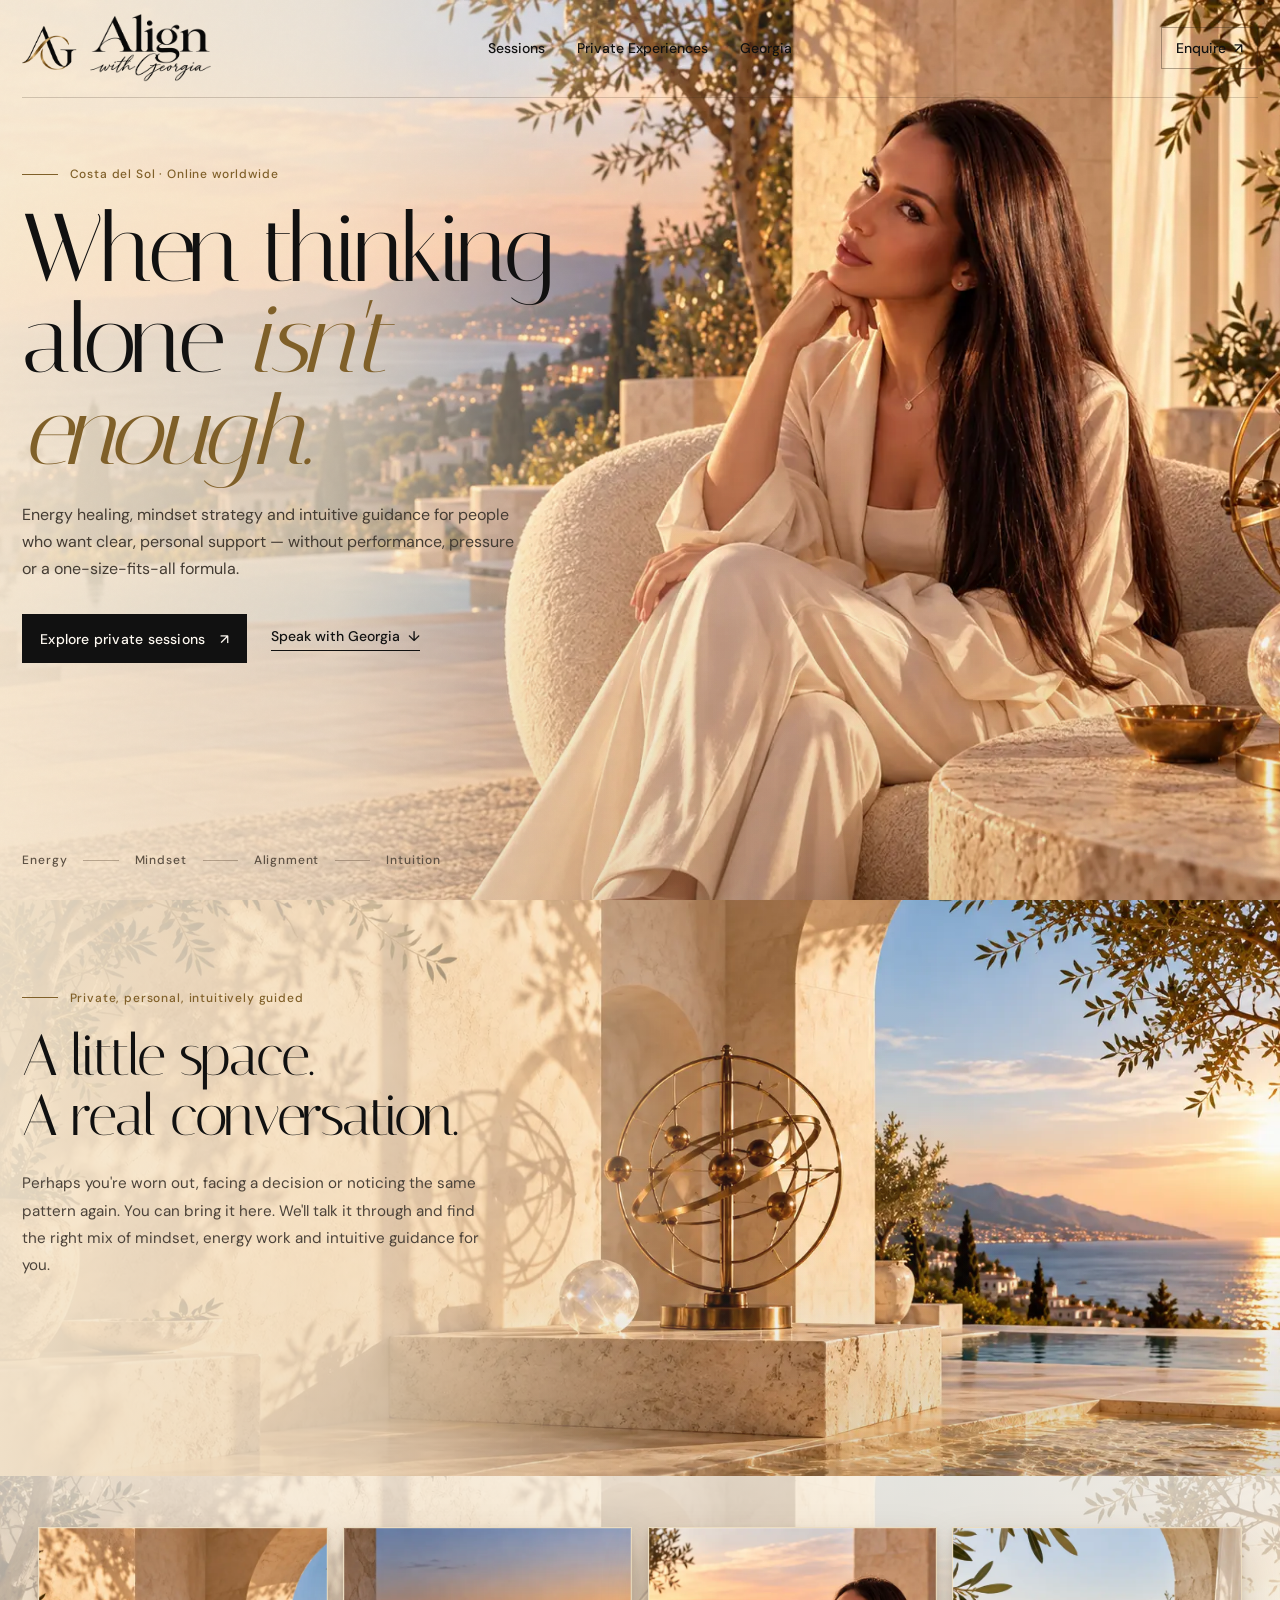
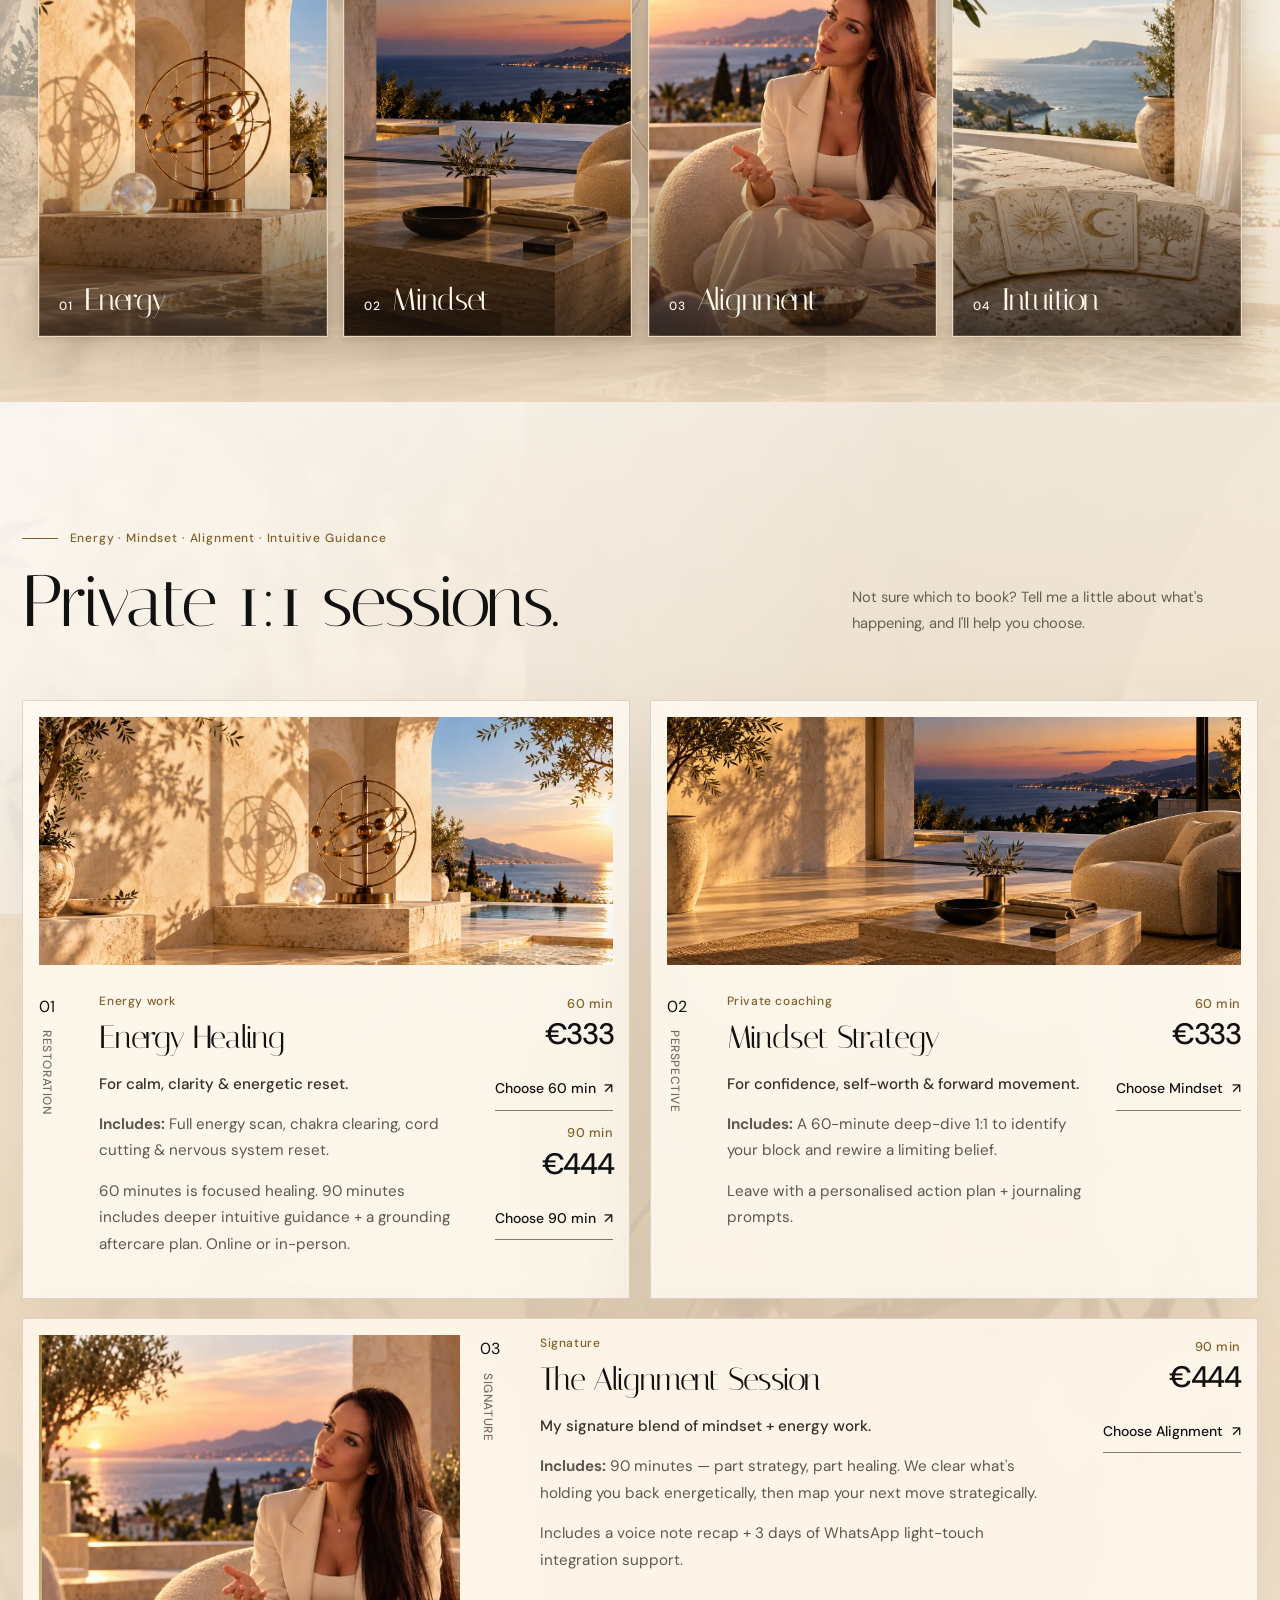
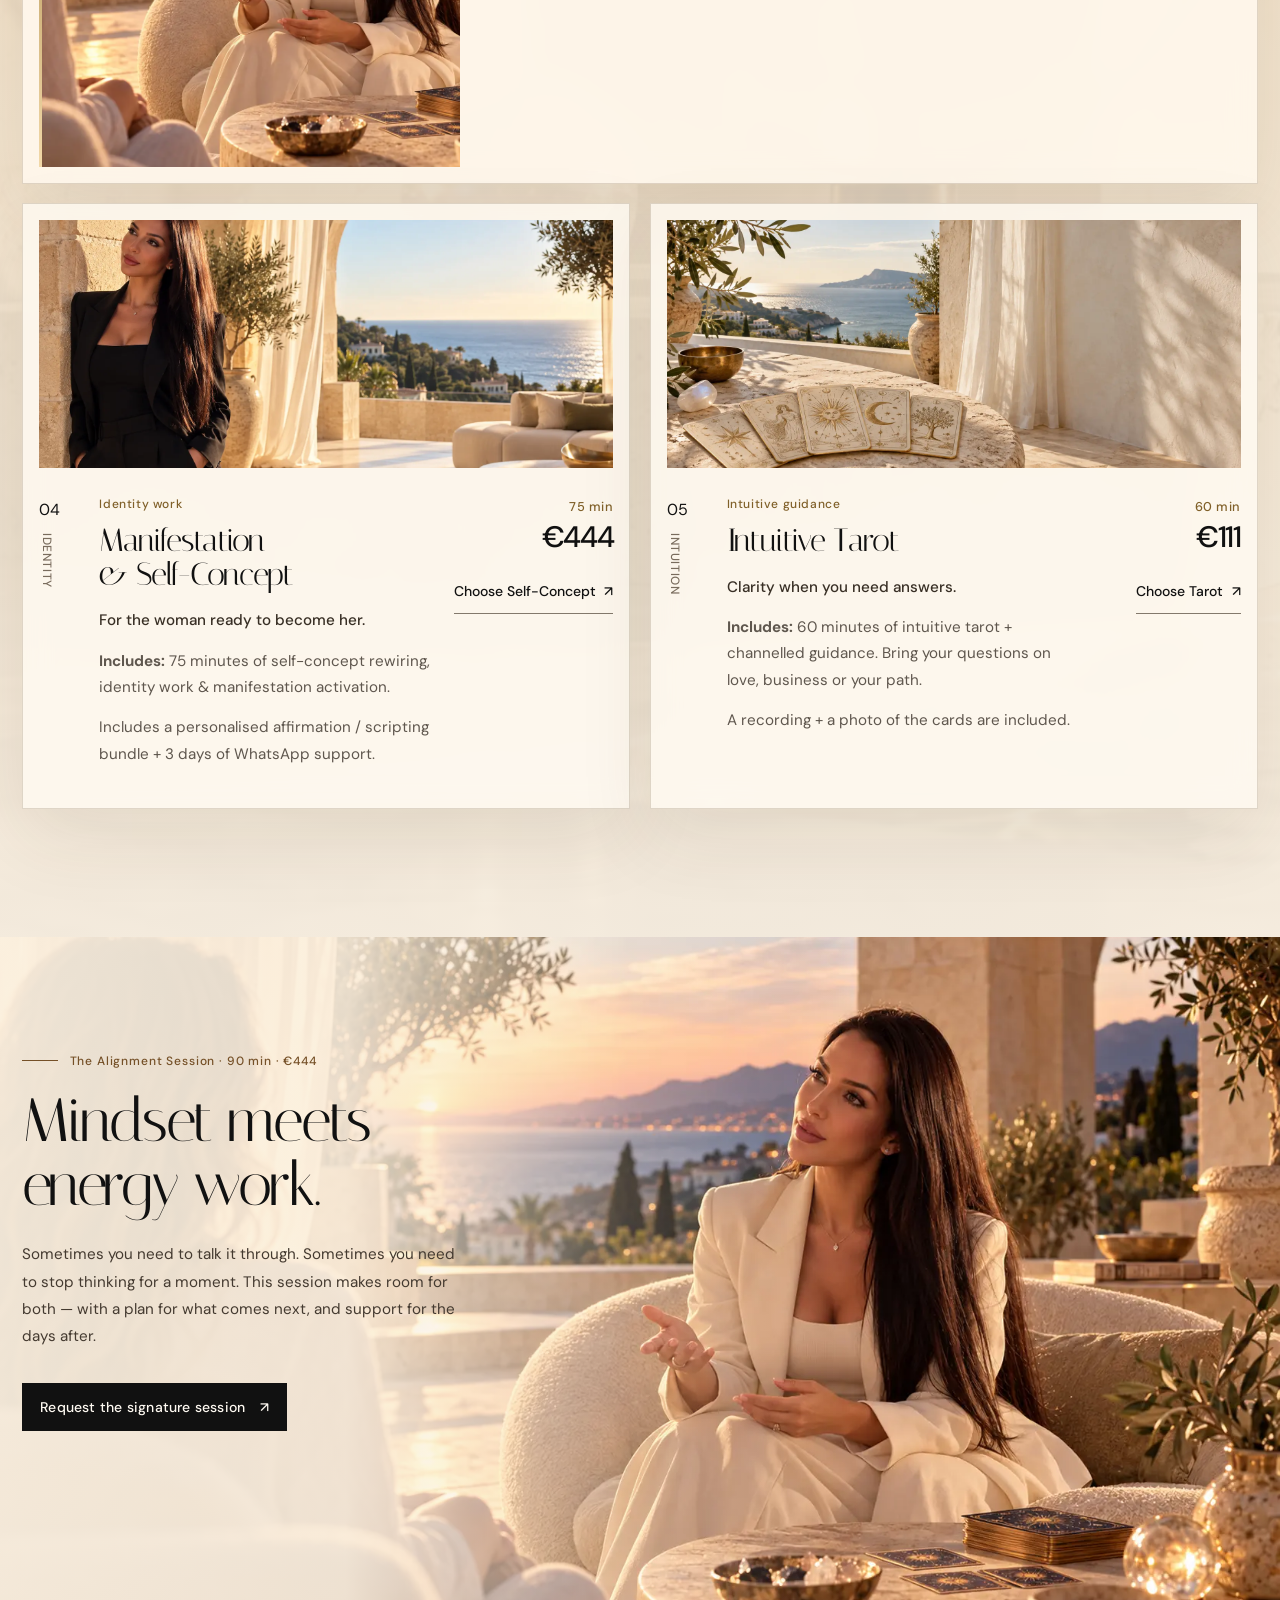
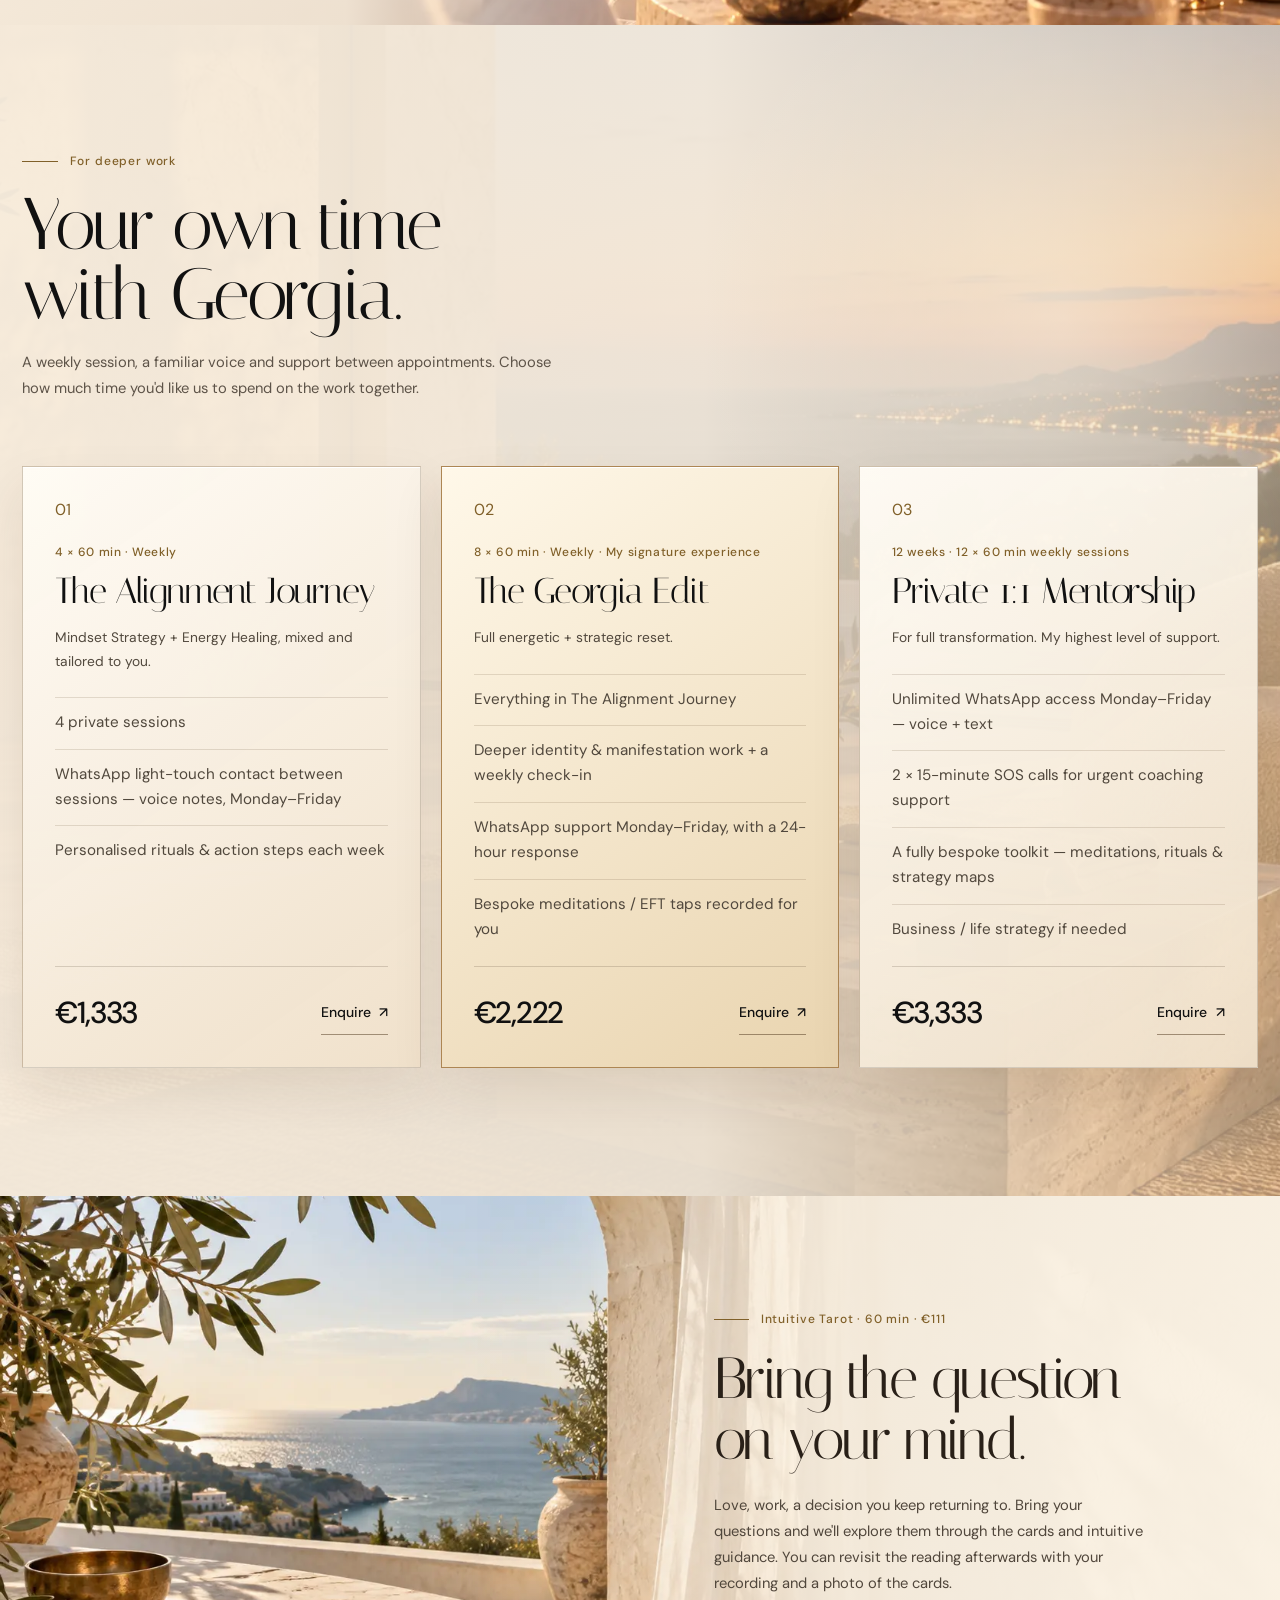
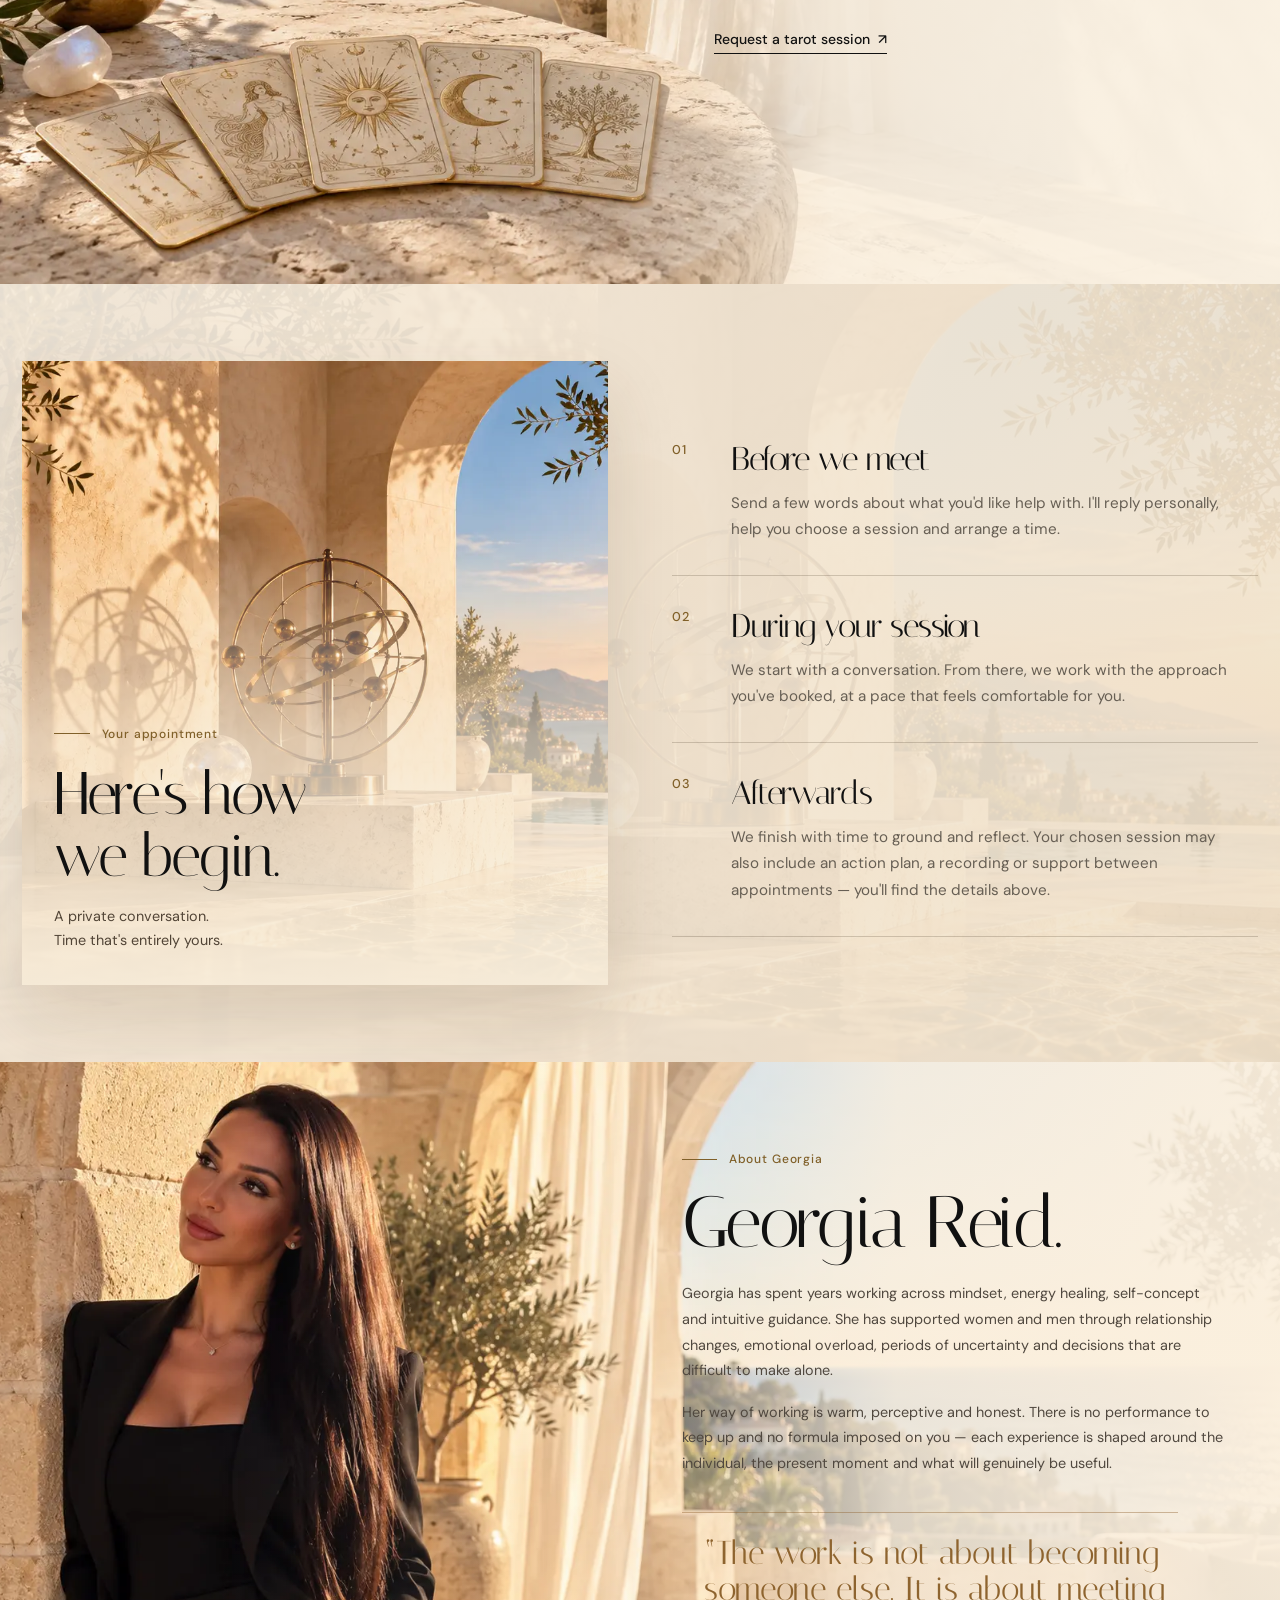
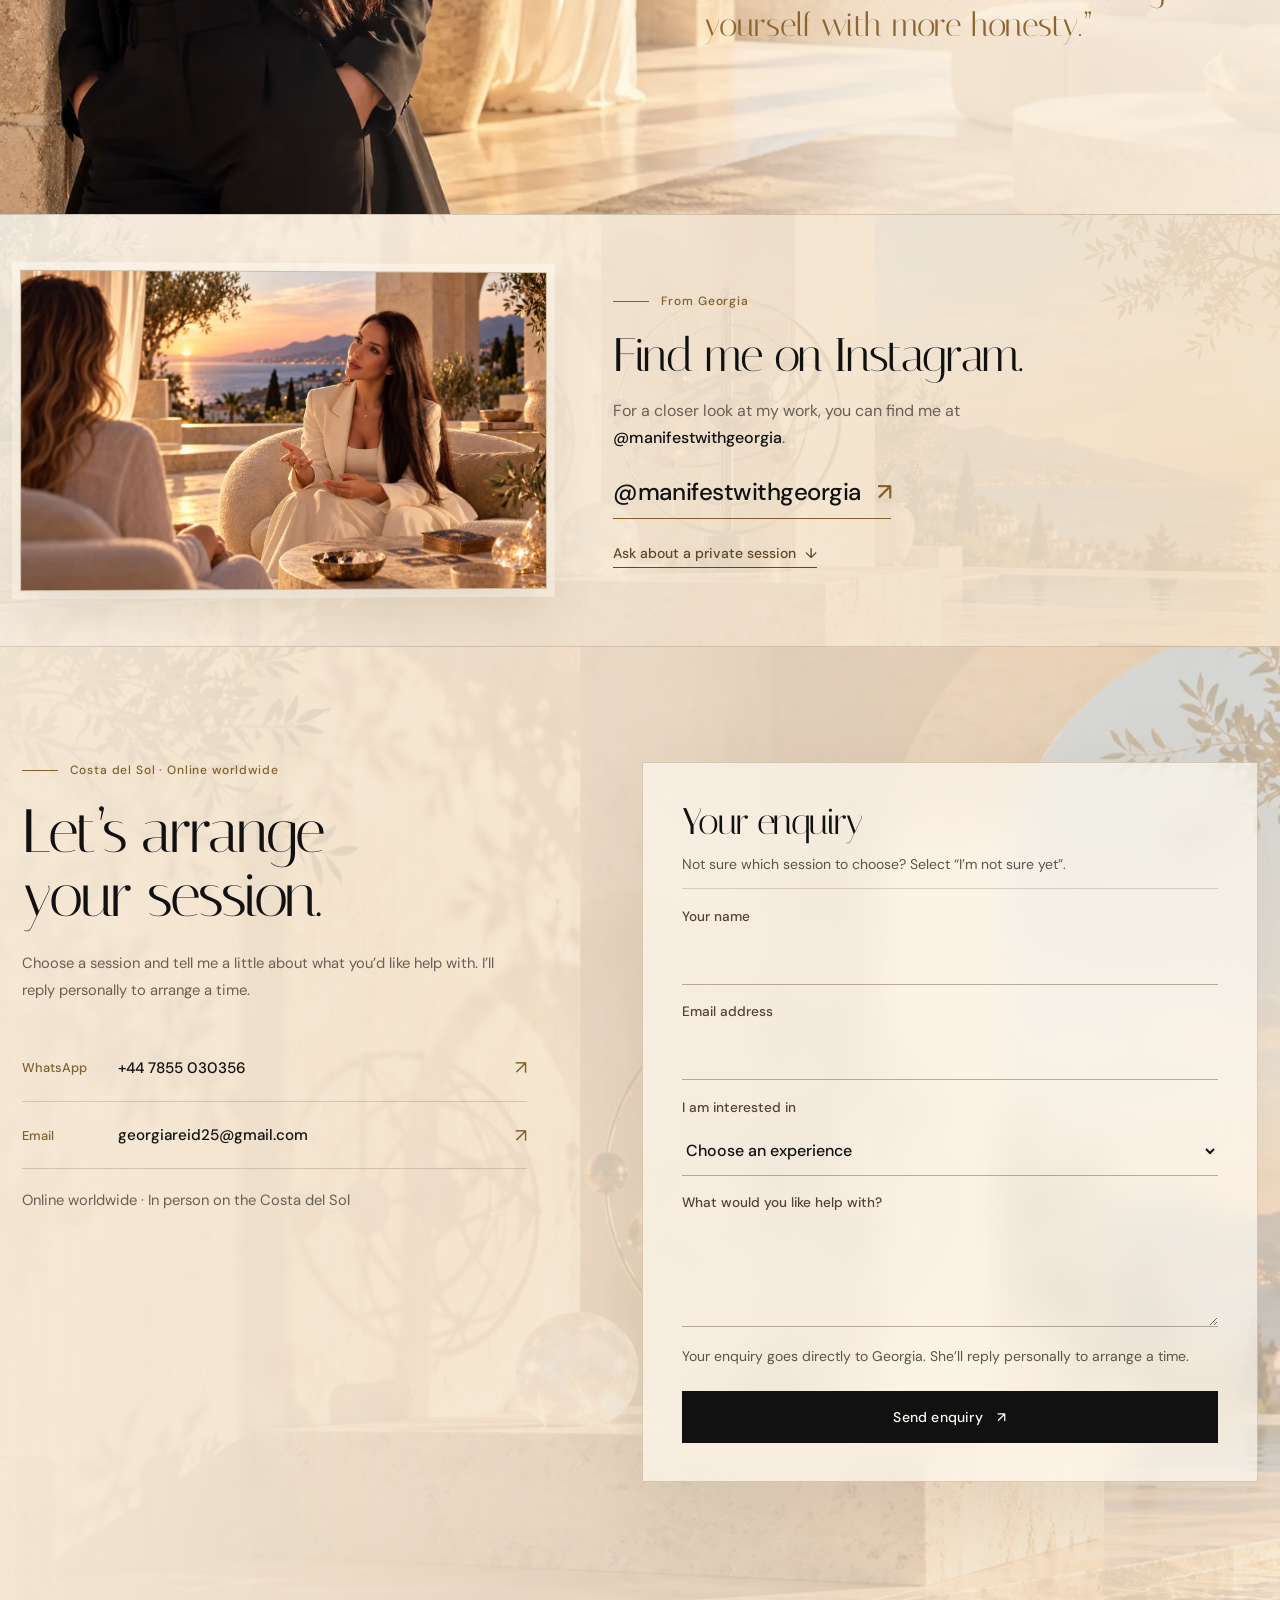
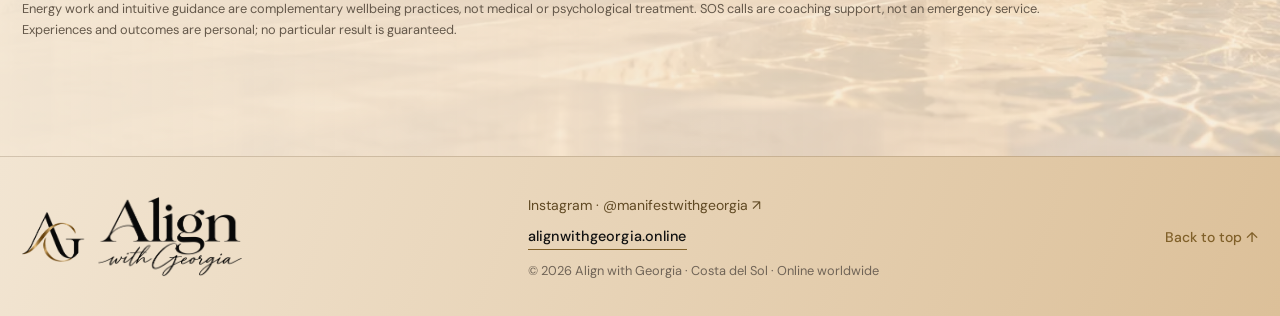
==== commit 70747a84: "Activate direct private enquiry form Send enquiries securely through the server instead of opening a" ====
--- a/index.html
+++ b/index.html
@@ -143,18 +143,21 @@
       <div class="request-backdrop" aria-hidden="true"></div>
       <div class="request-intro reveal"><p class="eyebrow"><span></span>Costa del Sol · Online worldwide</p><h2>Let’s arrange your session.</h2><p>Choose a session and tell me a little about what you’d like help with. I’ll reply personally to arrange a time.</p><div class="direct-contact"><a href="https://wa.me/447855030356?text=Hello%20Georgia%2C%20I%27d%20like%20to%20ask%20about%20a%20private%20session." target="_blank" rel="noopener noreferrer"><span>WhatsApp</span><strong>+44 7855 030356</strong><i aria-hidden="true">↗</i></a><a href="mailto:georgiareid25@gmail.com"><span>Email</span><strong>georgiareid25@gmail.com</strong><i aria-hidden="true">↗</i></a></div><p class="contact-note">Online worldwide · In person on the Costa del Sol</p></div>
       <form class="request-form reveal" id="contact-form" novalidate>
+        <div class="enquiry-trap" aria-hidden="true"><label>Leave this field empty<input name="website" id="website" tabindex="-1" autocomplete="off"></label></div>
         <div class="form-heading"><h3>Your enquiry</h3><p>Not sure which session to choose? Select “I’m not sure yet”.</p></div>
         <p id="selected-session" class="selected-session">No experience selected yet</p>
         <label><span>Your name</span><input id="name" name="name" autocomplete="name" maxlength="120" required></label>
         <label><span>Email address</span><input id="email" name="email" type="email" autocomplete="email" maxlength="254" required></label>
         <label><span>I am interested in</span><select id="service" name="service" required><option value="">Choose an experience</option><option>Energy Healing — 60 minutes — €333</option><option>Energy Healing — 90 minutes — €444</option><option>Mindset Strategy — 60 minutes — €333</option><option>The Alignment Session — 90 minutes — €444</option><option>Manifestation &amp; Self-Concept — 75 minutes — €444</option><option>Intuitive Tarot — 60 minutes — €111</option><option>The Alignment Journey — 4 sessions — €1,333</option><option>The Georgia Edit — 8 sessions — €2,222</option><option>Private 1:1 Mentorship — 12 weeks — €3,333</option><option>I’m not sure yet</option></select></label>
         <label><span>What would you like help with?</span><textarea id="message" name="message" rows="4" maxlength="3000" required></textarea></label>
-        <p class="form-delivery-note">Your message will open in your email app for you to send.</p><button class="button button-dark" type="submit">Continue by email <span aria-hidden="true">↗</span></button><p id="form-status" class="form-status" aria-live="polite"></p>
+        <p class="form-delivery-note">Your enquiry goes directly to Georgia. She’ll reply personally to arrange a time.</p><button class="button button-dark" type="submit">Send enquiry <span aria-hidden="true">↗</span></button><p id="form-status" class="form-status" aria-live="polite" aria-atomic="true" tabindex="-1"></p>
+        <noscript>Please use the email or WhatsApp link to contact Georgia.</noscript>
       </form>
       <p class="wellbeing-note">Energy work and intuitive guidance are complementary wellbeing practices, not medical or psychological treatment. SOS calls are coaching support, not an emergency service. Experiences and outcomes are personal; no particular result is guaranteed.</p>
     </section>
   </main>
   <footer class="site-footer"><a class="brand-logo" href="#top" aria-label="Align with Georgia — home"><img class="brand-monogram" src="assets/vision/align-ag-monogram-v1.webp" alt="" width="627" height="495" loading="lazy"><img class="brand-name" src="assets/vision/align-wordmark-v1.webp" alt="Align with Georgia" width="1205" height="672" loading="lazy"></a><div class="footer-details"><a class="footer-instagram" href="https://www.instagram.com/manifestwithgeorgia/" target="_blank" rel="noopener noreferrer">Instagram · @manifestwithgeorgia ↗</a><a class="footer-domain" href="https://www.alignwithgeorgia.online/">alignwithgeorgia.online</a><p>© <span id="year"></span> Align with Georgia · Costa del Sol · Online worldwide</p></div><a href="#top">Back to top ↑</a></footer>
   <script src="script.js"></script>
+  <script src="enquiry-form.js"></script>
 </body>
 </html>
--- a/styles.css
+++ b/styles.css
@@ -56,7 +56,7 @@
 .hero h1{max-width:11.2ch;margin-bottom:1.5rem;font-size:clamp(4.5rem,7.5vw,8.1rem)}
 .hero .lede{max-width:31rem;margin-bottom:2rem;color:#443c33;font-size:1rem;line-height:1.7}
 .hero-actions{display:flex;align-items:center;gap:1.5rem}
-.hero-signature{position:absolute;z-index:2;left:var(--pad);bottom:2rem;display:flex;align-items:center;gap:1rem;color:#5d5144;font-size:.58rem;font-weight:600;letter-spacing:.14em;text-transform:uppercase}
+.hero-signature{position:absolute;z-index:2;left:var(--pad);bottom:2rem;display:flex;align-items:center;gap:1rem;color:#5d5144;font-size:.75rem;font-weight:500;letter-spacing:.07em;text-transform:none}
 .hero-signature i{display:block;width:2.2rem;height:1px;background:rgba(77,59,37,.35)}
 
 .threshold{min-height:36rem}
@@ -101,7 +101,7 @@
 .service-index{grid-area:index;padding-top:.2rem}
 .service-main{grid-area:main;padding-bottom:.2rem}
 .service-price{grid-area:price;padding-top:.15rem}
-.service-index p{margin:.85rem 0 0;color:#796c5d;font-size:.56rem;font-weight:600;letter-spacing:.12em;text-transform:uppercase;writing-mode:vertical-rl}
+.service-index p{margin:.85rem 0 0;color:#796c5d;font-size:.75rem;font-weight:500;letter-spacing:.05em;text-transform:uppercase;writing-mode:vertical-rl}
 .service-kicker,.journey>div>p:first-child{margin-bottom:.75rem;color:var(--bronze);font-size:.75rem;font-weight:500;letter-spacing:.05em;text-transform:none}
 .service-main h3{max-width:22ch;margin:0 0 1rem;font-size:clamp(2rem,2.5vw,3rem);line-height:1.06;text-wrap:balance}
 .service-main>p:not(.service-kicker){max-width:44rem;margin-bottom:.85rem;color:#5f574e;font-size:.95rem;line-height:1.75}
@@ -137,10 +137,10 @@
 .journey-number{color:var(--bronze)}
 .journey h3{margin:0 0 1rem;font-size:clamp(2.2rem,2.8vw,3rem);line-height:1.07;text-wrap:balance}
 .journey>div>p:first-child{color:var(--bronze)}
-.journey>div>p:last-child{max-width:41rem;margin:0;color:#5e554b;font-size:.83rem;line-height:1.7}
+.journey>div>p:last-child{max-width:41rem;margin:0;color:#5e554b;font-size:.95rem;line-height:1.7}
 .journey-action{display:flex;align-items:center;justify-content:space-between;gap:1rem;margin-top:auto;padding-top:1.5rem;border-top:1px solid var(--line)}
 .journey-action strong{font-family:"DM Sans",Arial,sans-serif;font-size:1.9rem;font-weight:500;letter-spacing:-.04em;white-space:nowrap}
-.journey-inclusions{display:grid;gap:.85rem;margin:1.5rem 0 0;padding:0;list-style:none;font-size:.83rem;line-height:1.65;color:#51483d}
+.journey-inclusions{display:grid;gap:.85rem;margin:1.5rem 0 0;padding:0;list-style:none;font-size:.95rem;line-height:1.65;color:#51483d}
 .journey-inclusions li{padding-top:.75rem;border-top:1px solid rgba(83,58,30,.15)}
 .journey>div>p:not(:first-child){color:#51483d;font-size:.86rem;line-height:1.7}
 .service-main .session-lead{color:#382f25!important;font-weight:500}
@@ -162,7 +162,7 @@
 .experience-heading>p:last-child{margin:1rem 0 0;font-size:.9rem;line-height:1.7;color:#514436}
 .process{align-self:center;margin:0;padding:0;list-style:none;counter-reset:step}
 .process li{display:grid;grid-template-columns:2.5rem 1fr;gap:1.2rem;padding:2rem 0;border-bottom:1px solid rgba(58,42,24,.2)}
-.process li>span{color:var(--bronze);font-size:.63rem;font-weight:600;letter-spacing:.13em}
+.process li>span{color:var(--bronze);font-size:.8rem;font-weight:500;letter-spacing:.05em}
 .process h3{max-width:none;margin-bottom:.85rem;font-size:clamp(2rem,2.6vw,2.8rem);line-height:1.06}
 .process p{max-width:32rem;margin:0;color:var(--muted);font-size:.95rem;line-height:1.75}
 
@@ -253,3 +253,10 @@
 }
 
 @media(prefers-reduced-motion:reduce){html{scroll-behavior:auto}.reveal.is-entering{animation:none}.button,.select-session span,.focus-card,.focus-card img,.service,.service-art img,.journey{transition:none}}
+
+/* Direct enquiry delivery states */
+.enquiry-trap{position:absolute;width:1px;height:1px;overflow:hidden;clip-path:inset(50%);white-space:nowrap}
+.request-form .button:disabled{cursor:wait;opacity:.65;transform:none}
+.form-status:empty{display:none}
+.form-status[data-state="success"]{padding:1rem;border-left:2px solid #765128;background:rgba(255,250,241,.7);color:#3b4937}
+.form-status[data-state="error"]{color:#8b3425}
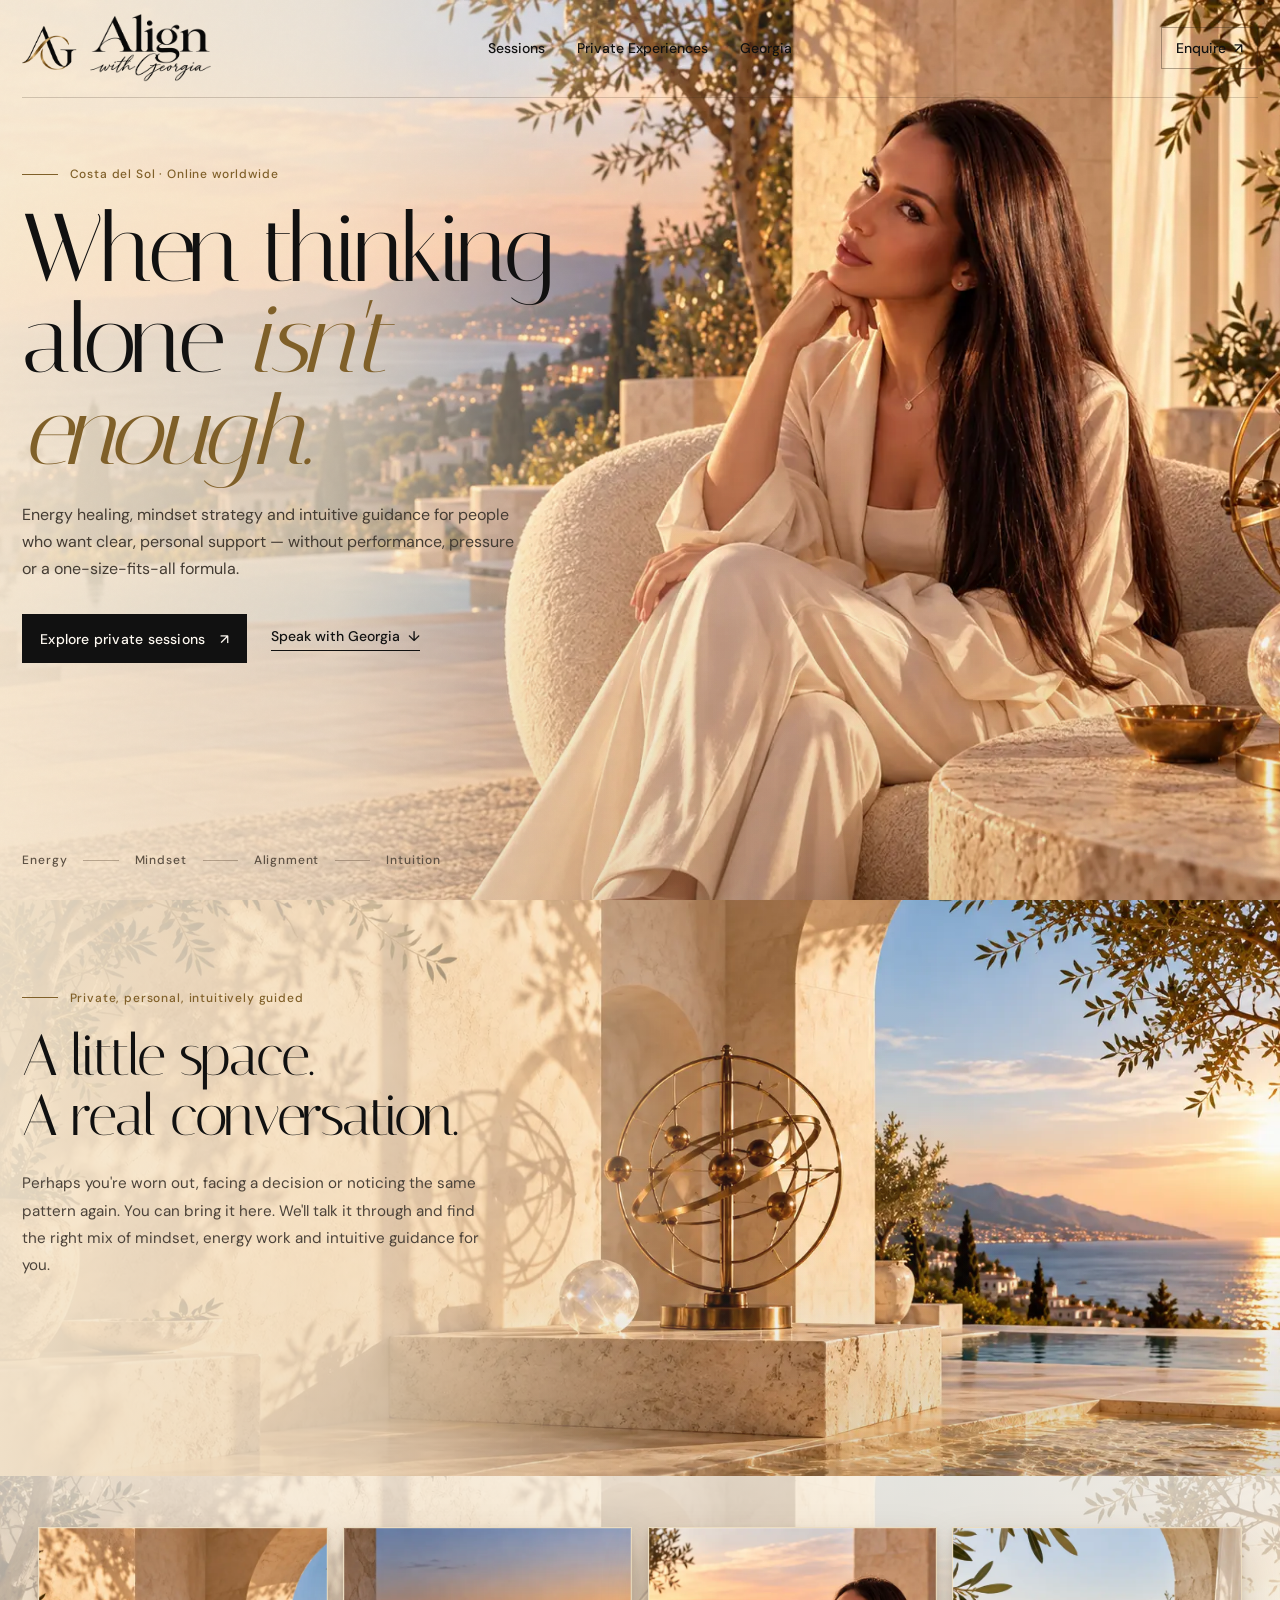
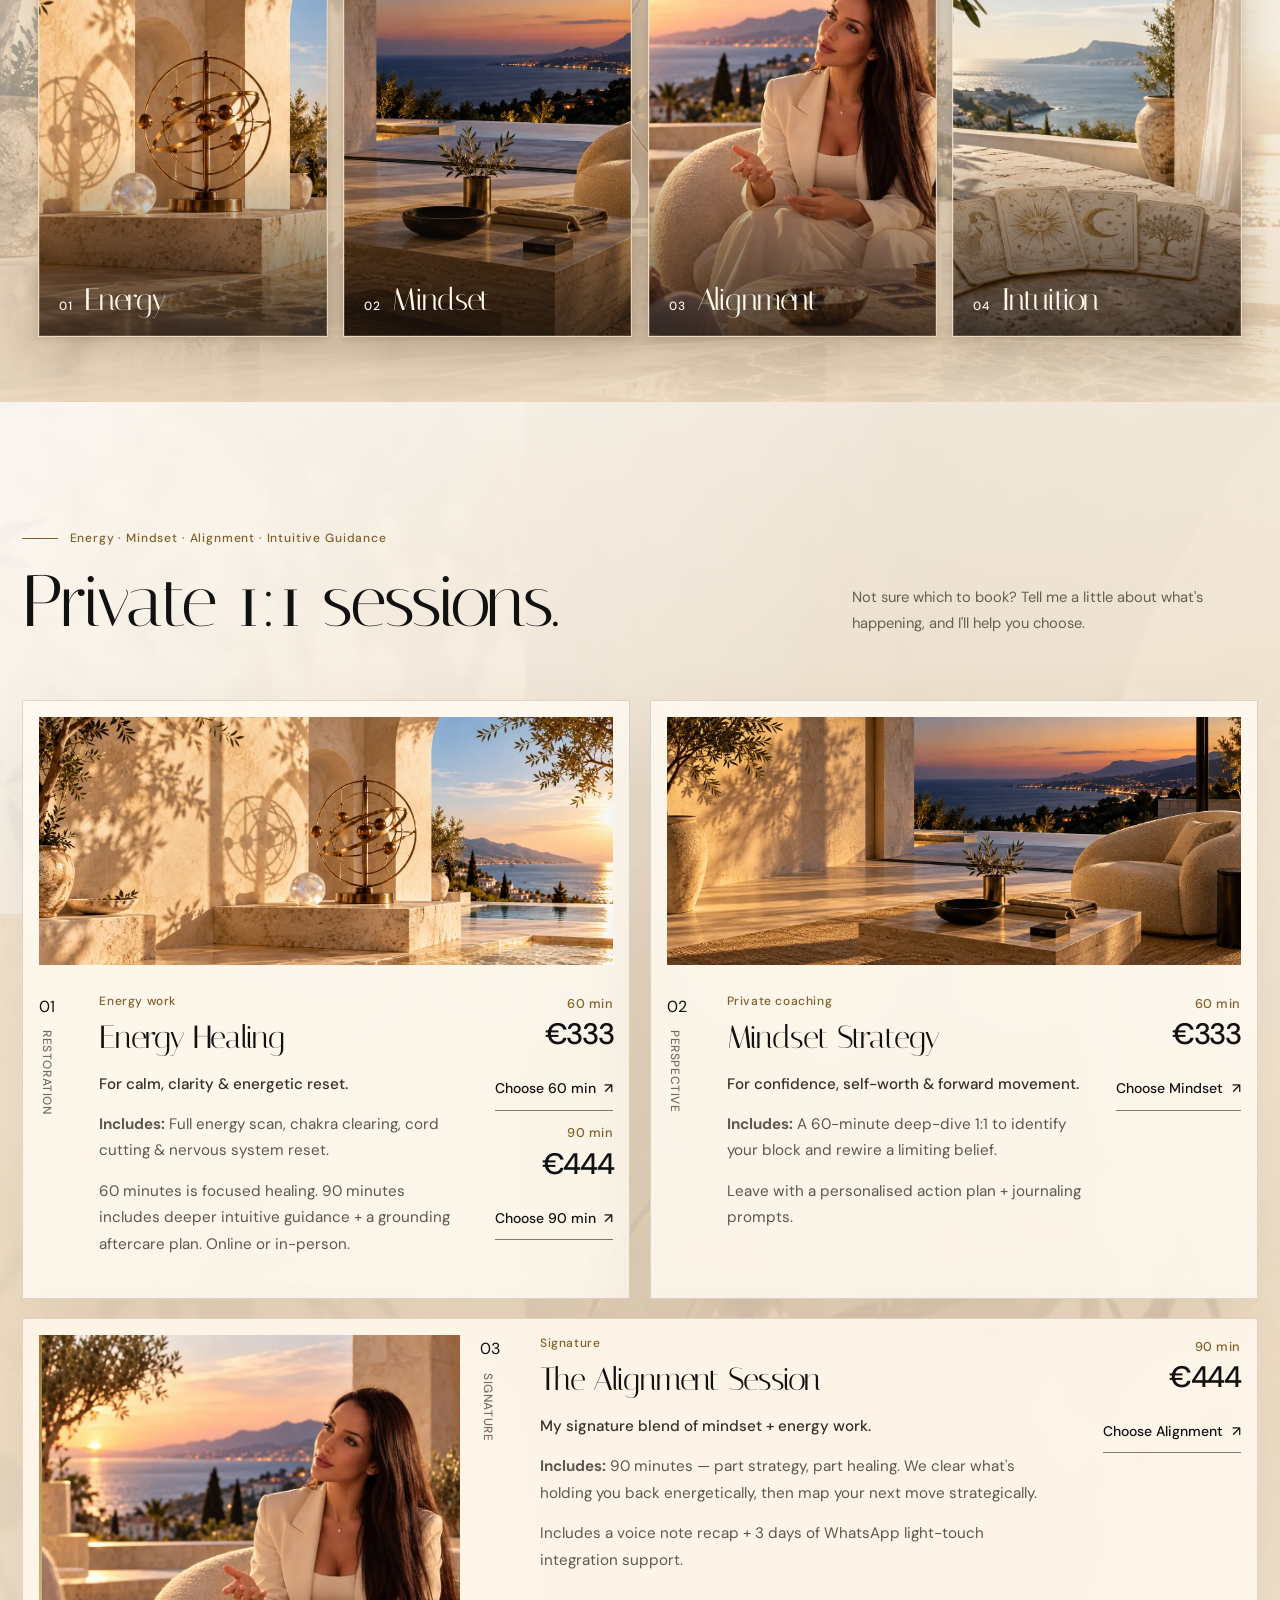
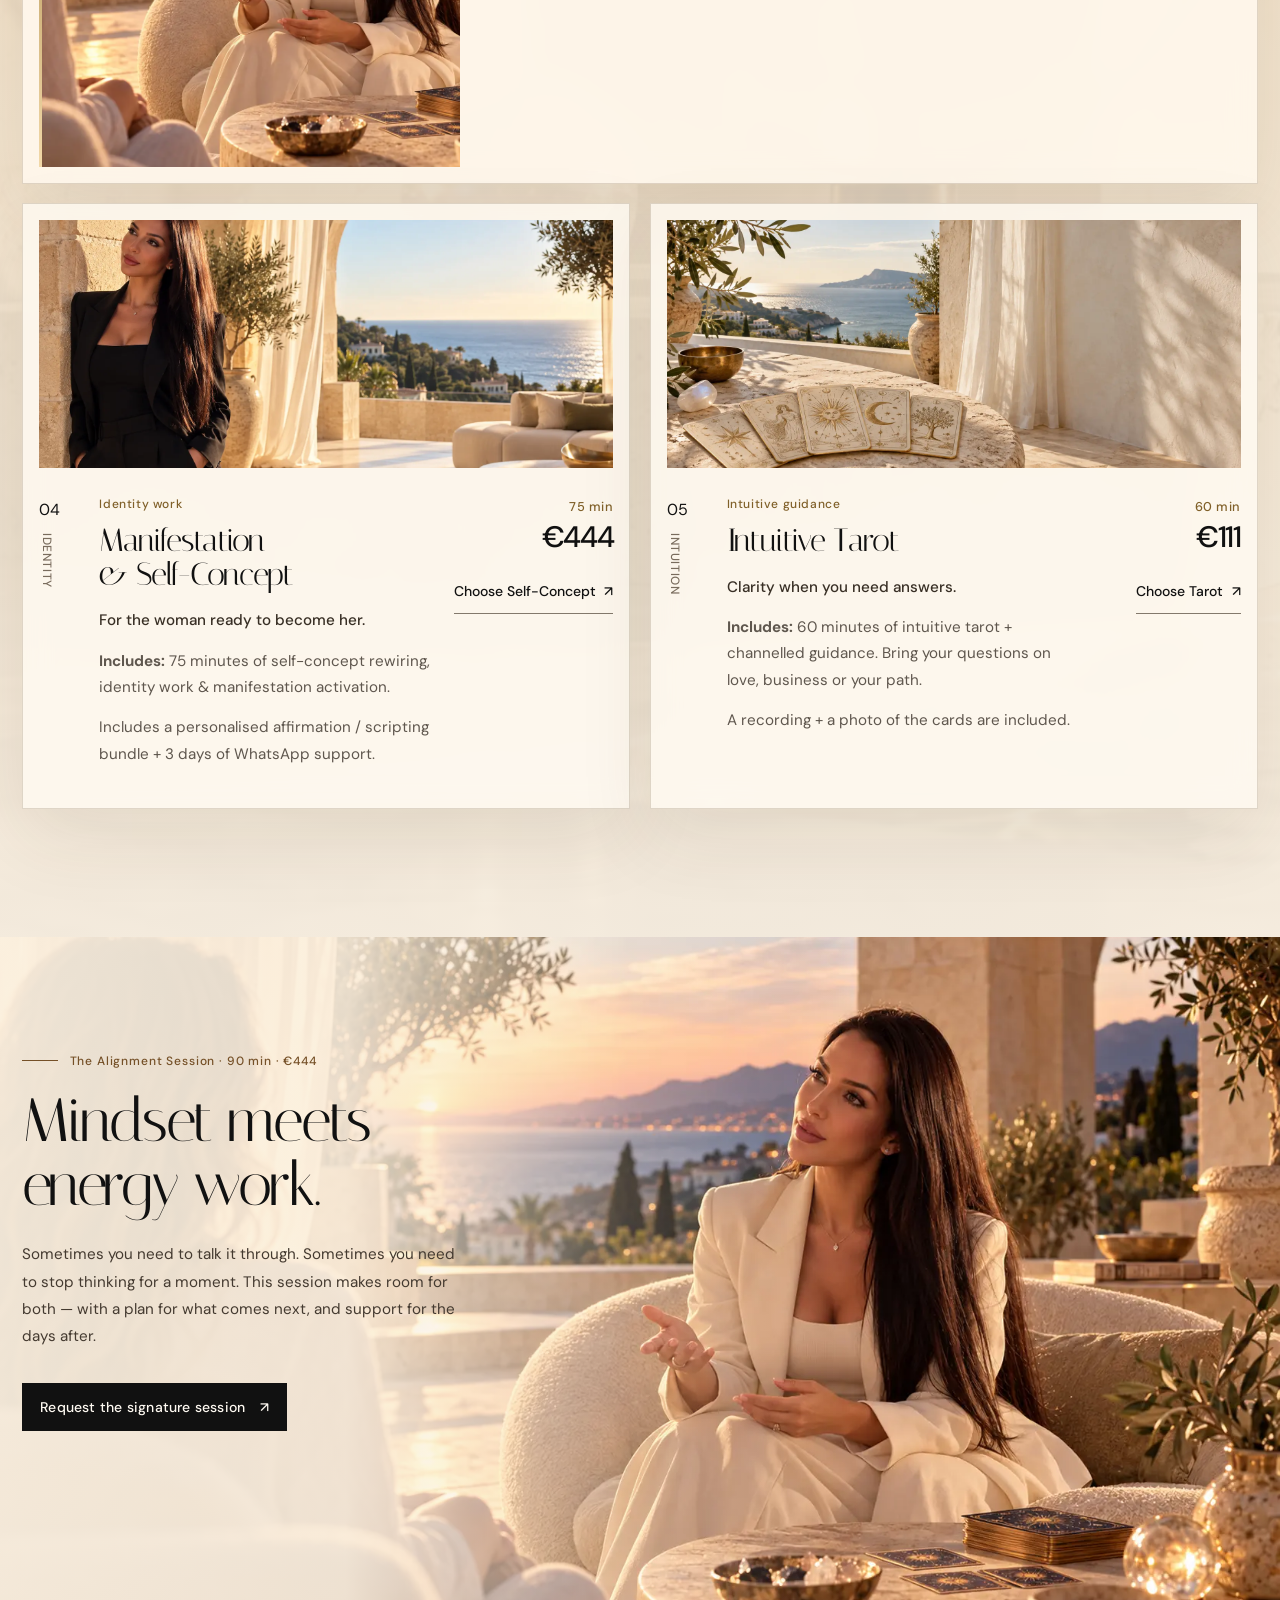
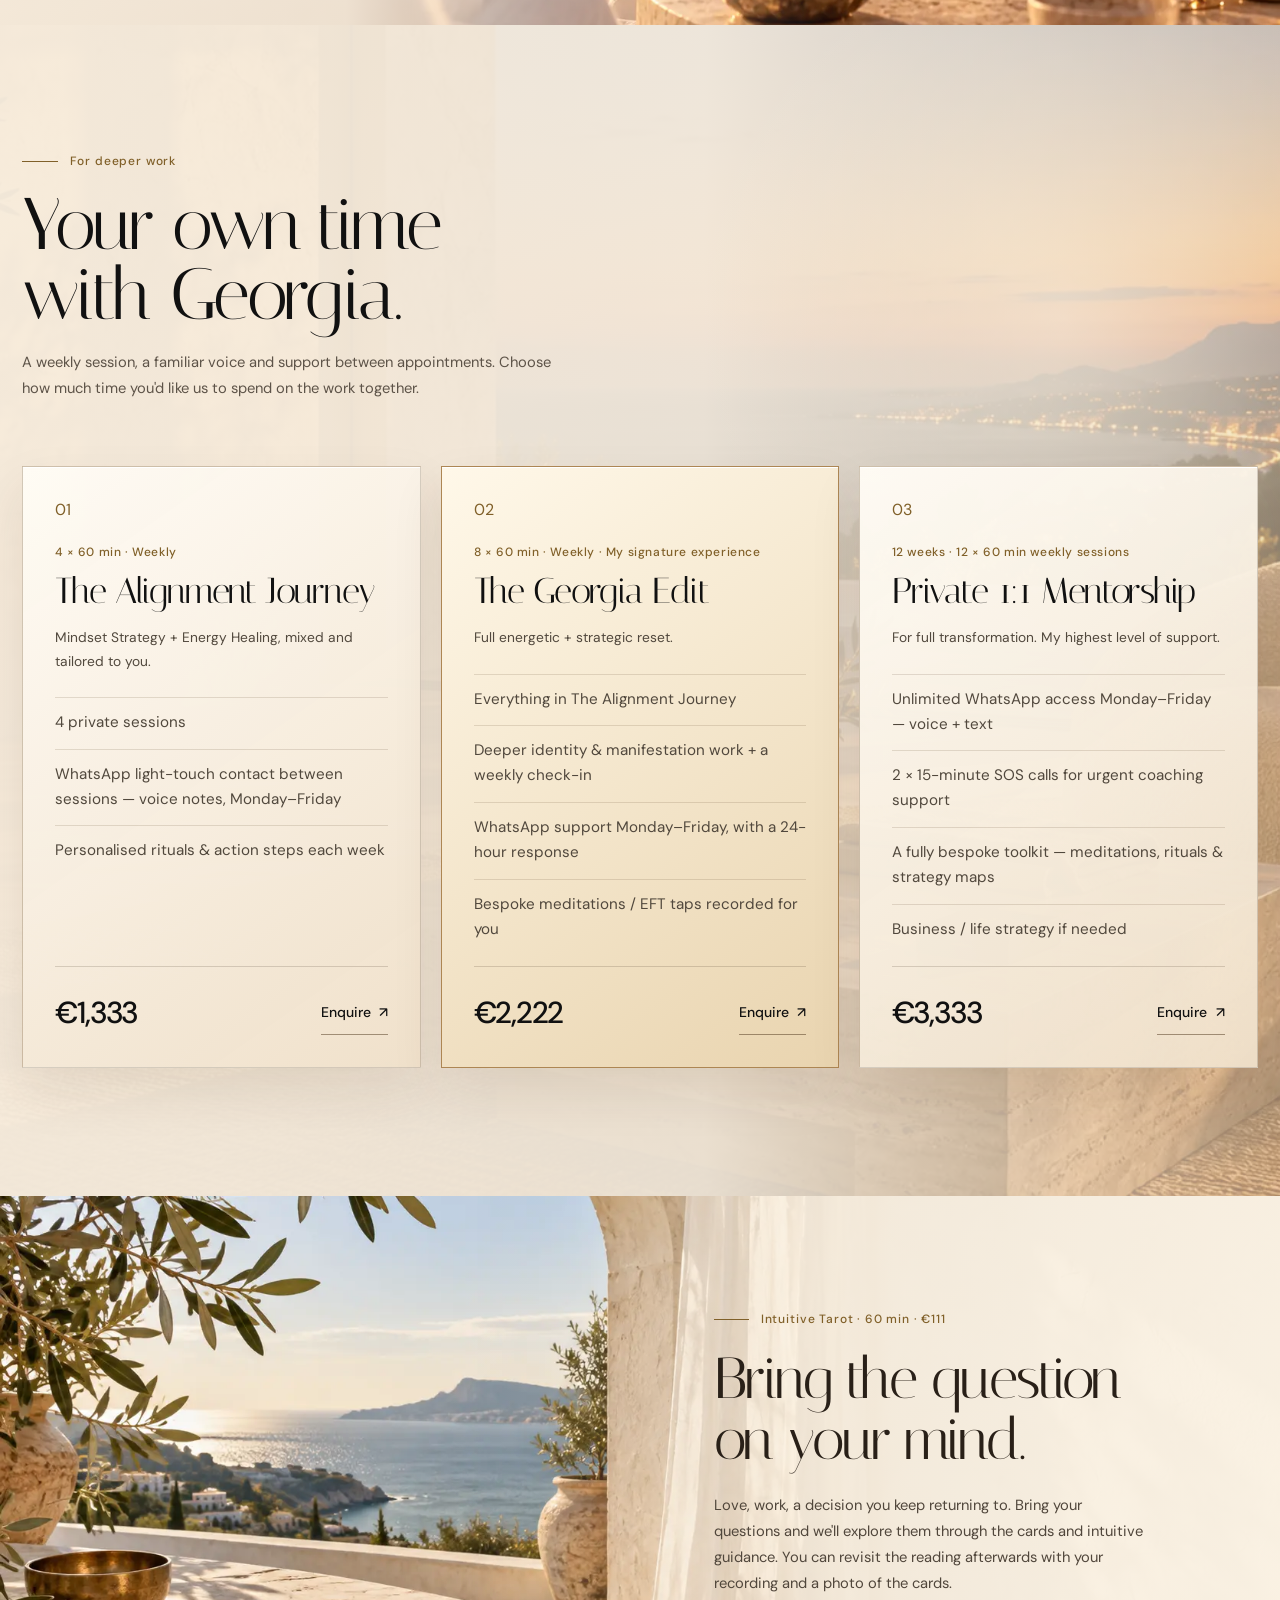
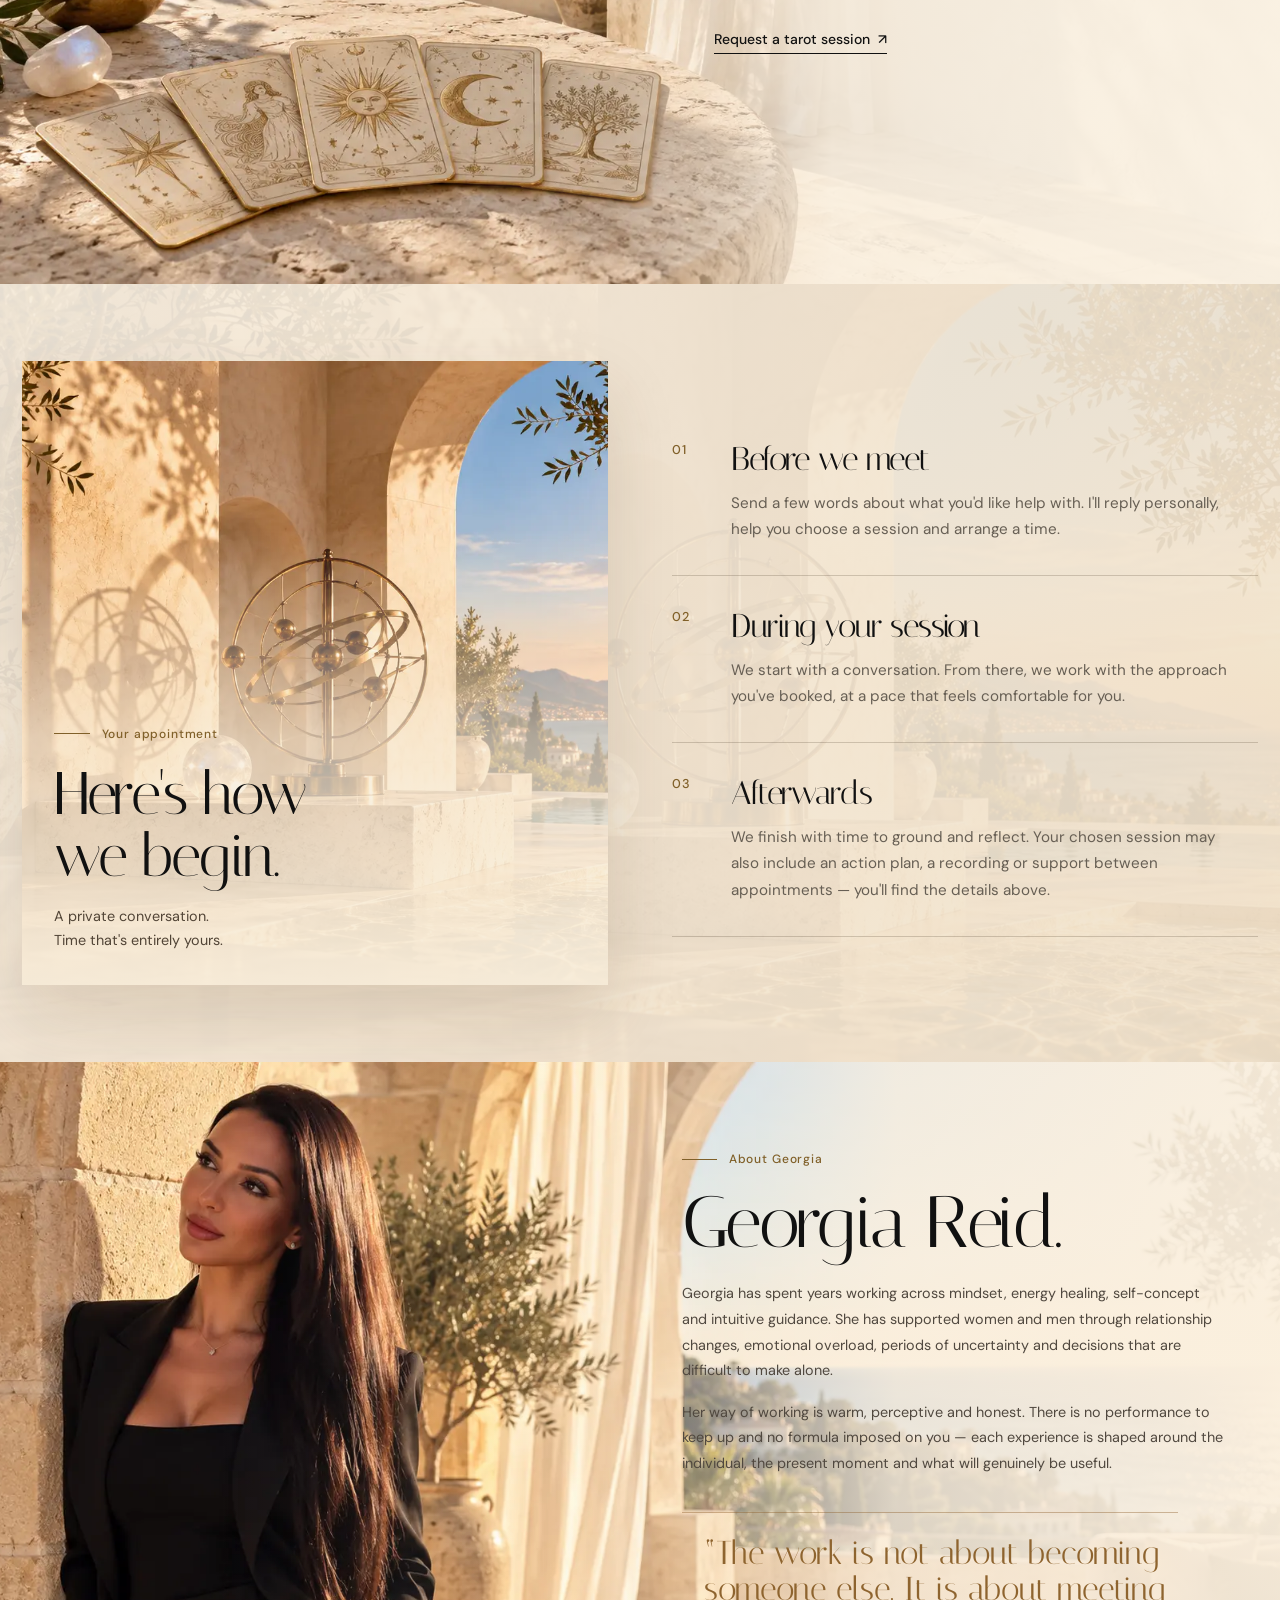
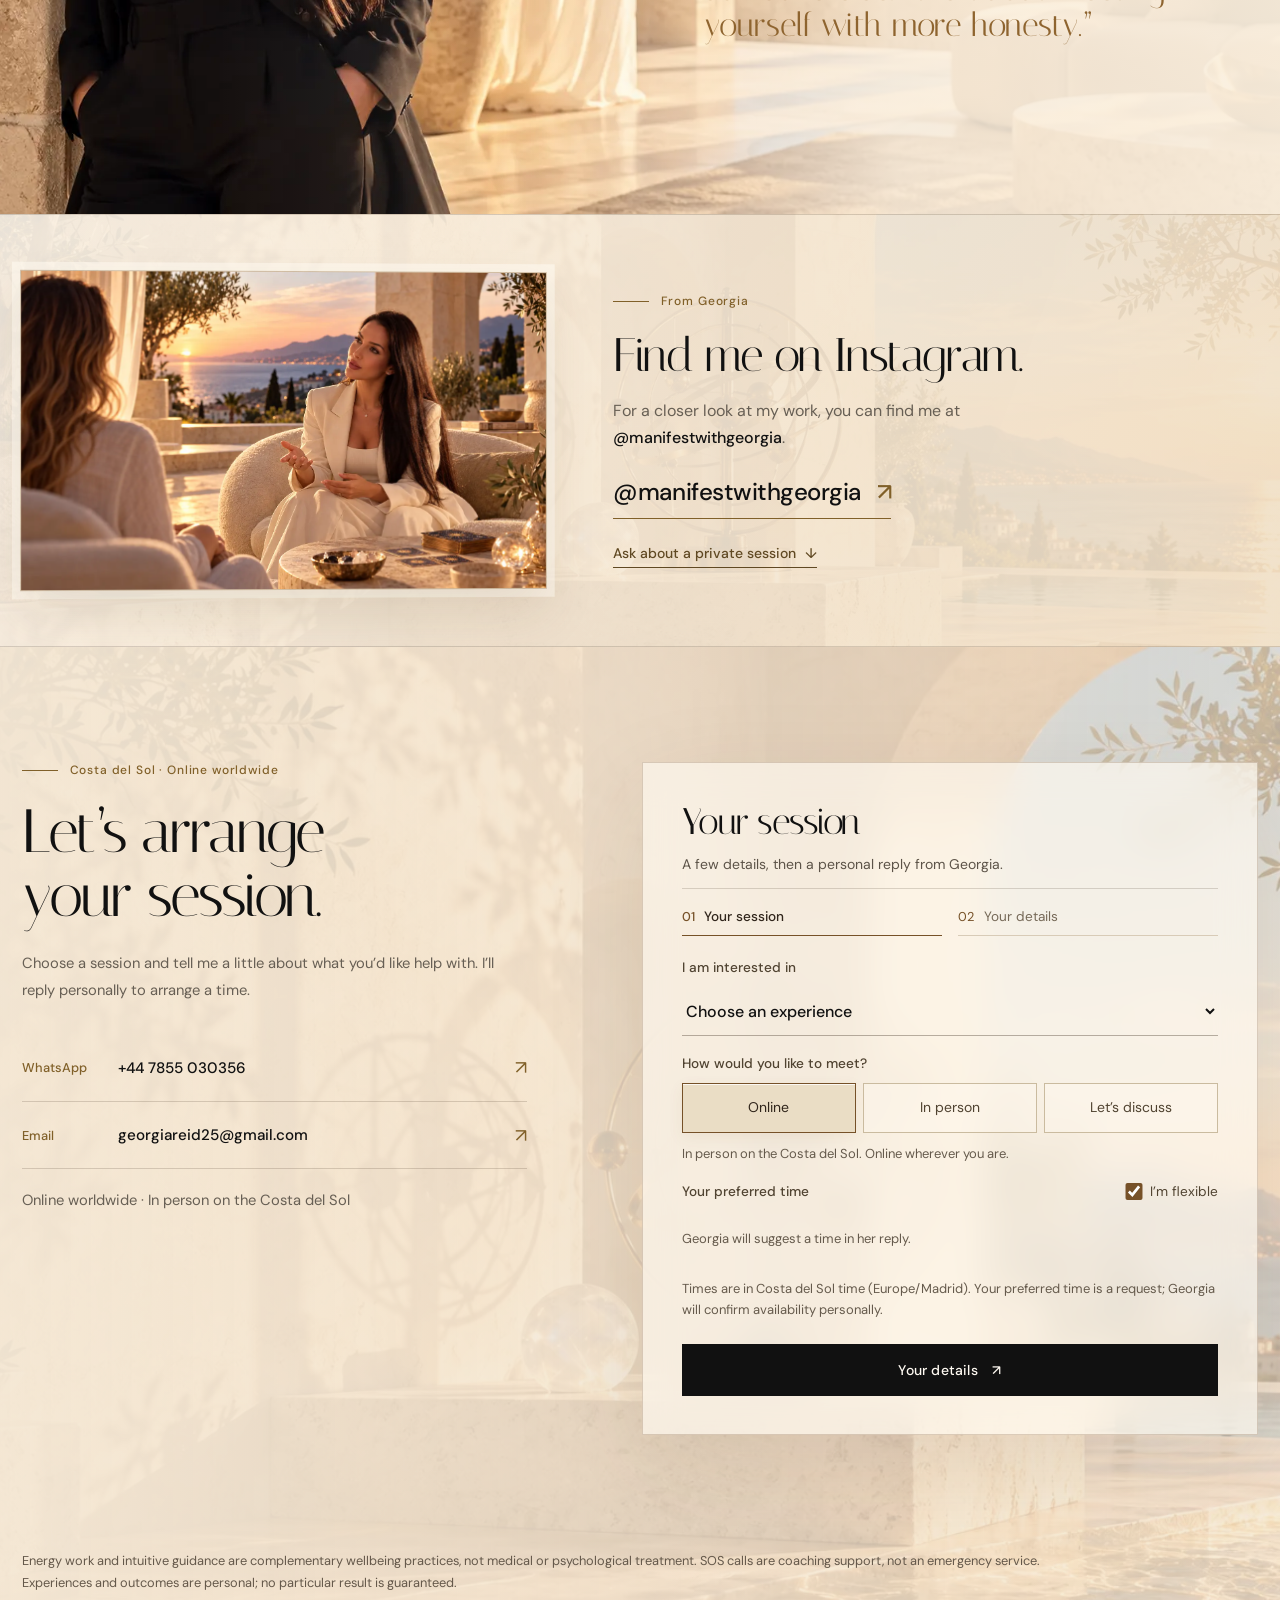
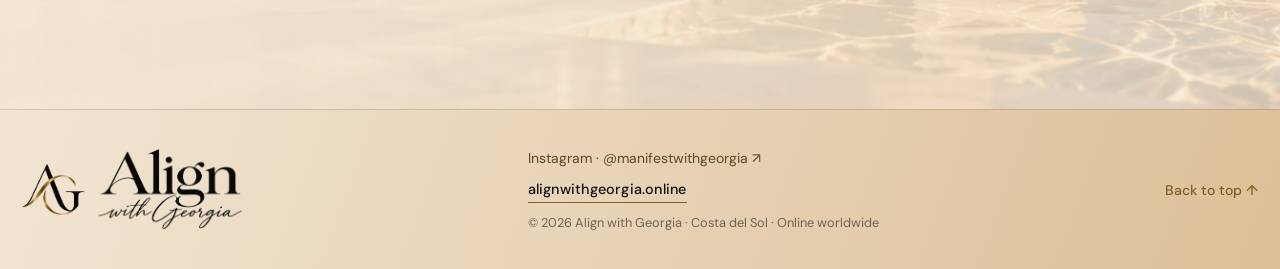
==== commit 51582d79: "Add a refined two-step private session enquiry Let clients choose online or in person and request a " ====
--- a/index.html
+++ b/index.html
@@ -144,13 +144,27 @@
       <div class="request-intro reveal"><p class="eyebrow"><span></span>Costa del Sol · Online worldwide</p><h2>Let’s arrange your session.</h2><p>Choose a session and tell me a little about what you’d like help with. I’ll reply personally to arrange a time.</p><div class="direct-contact"><a href="https://wa.me/447855030356?text=Hello%20Georgia%2C%20I%27d%20like%20to%20ask%20about%20a%20private%20session." target="_blank" rel="noopener noreferrer"><span>WhatsApp</span><strong>+44 7855 030356</strong><i aria-hidden="true">↗</i></a><a href="mailto:georgiareid25@gmail.com"><span>Email</span><strong>georgiareid25@gmail.com</strong><i aria-hidden="true">↗</i></a></div><p class="contact-note">Online worldwide · In person on the Costa del Sol</p></div>
       <form class="request-form reveal" id="contact-form" novalidate>
         <div class="enquiry-trap" aria-hidden="true"><label>Leave this field empty<input name="website" id="website" tabindex="-1" autocomplete="off"></label></div>
-        <div class="form-heading"><h3>Your enquiry</h3><p>Not sure which session to choose? Select “I’m not sure yet”.</p></div>
+        <div class="form-heading"><h3 id="enquiry-title">Your session</h3><p>A few details, then a personal reply from Georgia.</p></div>
+        <ol class="enquiry-progress" aria-label="Your enquiry, two steps"><li id="progress-session" aria-current="step"><span>01</span> Your session</li><li id="progress-details"><span>02</span> Your details</li></ol>
+        <fieldset id="session-step" class="enquiry-step"><legend class="sr-only">Choose your session and preferred time</legend>
+        <label><span>I am interested in</span><select id="service" name="service" required><option value="">Choose an experience</option><option>Energy Healing — 60 minutes — €333</option><option>Energy Healing — 90 minutes — €444</option><option>Mindset Strategy — 60 minutes — €333</option><option>The Alignment Session — 90 minutes — €444</option><option>Manifestation &amp; Self-Concept — 75 minutes — €444</option><option>Intuitive Tarot — 60 minutes — €111</option><option>The Alignment Journey — 4 sessions — €1,333</option><option>The Georgia Edit — 8 sessions — €2,222</option><option>Private 1:1 Mentorship — 12 weeks — €3,333</option><option>I’m not sure yet</option></select></label>
+          <fieldset class="format-options"><legend>How would you like to meet?</legend><div class="format-choices"><label><input type="radio" name="format" value="Online" checked><span>Online</span></label><label><input type="radio" name="format" value="In person"><span>In person</span></label><label><input type="radio" name="format" value="Let’s discuss"><span>Let’s discuss</span></label></div><p class="preference-note">In person on the Costa del Sol. Online wherever you are.</p></fieldset>
+          <div class="timing-heading"><span>Your preferred time</span><label class="flexible-choice"><input id="flexible" type="checkbox" checked><span>I’m flexible</span></label></div>
+          <div id="preferred-fields" class="preferred-fields" hidden><label><span>Preferred date</span><input id="preferredDate" name="preferredDate" type="date" disabled></label><label><span>Time <small>(optional)</small></span><input id="preferredTime" name="preferredTime" type="time" step="60" disabled></label></div>
+          <p class="preference-note" id="timing-note">Georgia will suggest a time in her reply.</p>
+          <p class="preference-note">Times are in Costa del Sol time (Europe/Madrid). Your preferred time is a request; Georgia will confirm availability personally.</p>
+          <button class="button button-dark" id="continue-enquiry" type="button">Your details <span aria-hidden="true">↗</span></button>
+        </fieldset>
+        <fieldset id="details-step" class="enquiry-step" hidden disabled><legend class="sr-only">Your contact details</legend>
+          <div class="enquiry-summary"><span>Your request</span><p id="enquiry-summary-text"></p><button id="edit-enquiry" type="button">Edit session &amp; time</button></div>
+          <label><span>Your name</span><input id="name" name="name" autocomplete="name" maxlength="120" required></label>
+          <label><span>Email address</span><input id="email" name="email" type="email" autocomplete="email" maxlength="254" required></label>
+          <label><span>What would you like help with?</span><textarea id="message" name="message" rows="3" maxlength="3000" required></textarea></label>
+          <p class="form-delivery-note">Sent privately to Georgia. Your appointment is confirmed once you hear from her.</p>
+          <button class="button button-dark" type="submit">Send enquiry <span aria-hidden="true">↗</span></button>
+        </fieldset>
         <p id="selected-session" class="selected-session">No experience selected yet</p>
-        <label><span>Your name</span><input id="name" name="name" autocomplete="name" maxlength="120" required></label>
-        <label><span>Email address</span><input id="email" name="email" type="email" autocomplete="email" maxlength="254" required></label>
-        <label><span>I am interested in</span><select id="service" name="service" required><option value="">Choose an experience</option><option>Energy Healing — 60 minutes — €333</option><option>Energy Healing — 90 minutes — €444</option><option>Mindset Strategy — 60 minutes — €333</option><option>The Alignment Session — 90 minutes — €444</option><option>Manifestation &amp; Self-Concept — 75 minutes — €444</option><option>Intuitive Tarot — 60 minutes — €111</option><option>The Alignment Journey — 4 sessions — €1,333</option><option>The Georgia Edit — 8 sessions — €2,222</option><option>Private 1:1 Mentorship — 12 weeks — €3,333</option><option>I’m not sure yet</option></select></label>
-        <label><span>What would you like help with?</span><textarea id="message" name="message" rows="4" maxlength="3000" required></textarea></label>
-        <p class="form-delivery-note">Your enquiry goes directly to Georgia. She’ll reply personally to arrange a time.</p><button class="button button-dark" type="submit">Send enquiry <span aria-hidden="true">↗</span></button><p id="form-status" class="form-status" aria-live="polite" aria-atomic="true" tabindex="-1"></p>
+        <p id="form-status" class="form-status" aria-live="polite" aria-atomic="true" tabindex="-1"></p>
         <noscript>Please use the email or WhatsApp link to contact Georgia.</noscript>
       </form>
       <p class="wellbeing-note">Energy work and intuitive guidance are complementary wellbeing practices, not medical or psychological treatment. SOS calls are coaching support, not an emergency service. Experiences and outcomes are personal; no particular result is guaranteed.</p>
--- a/styles.css
+++ b/styles.css
@@ -260,3 +260,33 @@
 .form-status:empty{display:none}
 .form-status[data-state="success"]{padding:1rem;border-left:2px solid #765128;background:rgba(255,250,241,.7);color:#3b4937}
 .form-status[data-state="error"]{color:#8b3425}
+
+/* A compact two-step private appointment enquiry. */
+.sr-only{position:absolute;width:1px;height:1px;padding:0;overflow:hidden;clip-path:inset(50%);white-space:nowrap}
+.enquiry-step{display:grid;gap:1.15rem;min-width:0;margin:0;padding:0;border:0}
+.enquiry-step[hidden],.preferred-fields[hidden]{display:none}
+.enquiry-progress{display:grid;grid-template-columns:1fr 1fr;gap:1rem;list-style:none;margin:0;padding:0 0 .3rem;font-size:.85rem;color:#766958}
+.enquiry-progress li{display:flex;align-items:center;gap:.6rem;padding-bottom:.65rem;border-bottom:1px solid #d8cbb7}
+.enquiry-progress li[aria-current="step"]{color:#30251b;border-color:#765128;font-weight:500}
+.enquiry-progress span{color:#765128;font-size:.8rem}
+.request-form .format-options{border:0;padding:0;margin:0;min-width:0}
+.format-options legend{padding:0;margin-bottom:.7rem;color:#504331;font-size:.85rem;font-weight:500}
+.format-choices{display:grid;grid-template-columns:repeat(3,minmax(0,1fr));gap:.45rem}
+.request-form .format-choices label{position:relative;display:block;cursor:pointer}
+.request-form .format-choices input{position:absolute;width:1px;height:1px;min-height:0;opacity:0}
+.format-choices span{display:flex;justify-content:center;align-items:center;min-height:3.15rem;padding:.5rem .25rem;border:1px solid #cabb9f;font-size:.875rem;font-weight:400;line-height:1.25;text-align:center;background:rgba(255,250,241,.35);transition:background .2s,border-color .2s}
+.format-choices input:checked+span{border-color:#765128;background:#eaddc5;color:#30251b;box-shadow:inset 0 1px rgba(255,255,255,.8),0 5px 15px #76512812}
+.format-choices input:focus-visible+span{outline:2px solid #765128;outline-offset:3px}
+.request-form .preference-note{margin:.6rem 0 0;color:#655a4c;font-size:.8125rem;line-height:1.65}
+.timing-heading{display:flex;align-items:center;justify-content:space-between;gap:.6rem;color:#504331;font-size:.85rem;font-weight:500}
+.request-form .flexible-choice{display:flex;align-items:center;gap:.45rem;cursor:pointer;font-weight:400;white-space:nowrap}
+.request-form .flexible-choice input{width:1.1rem;min-height:1.1rem;height:1.1rem;margin:0;accent-color:#765128}
+.preferred-fields{display:grid;grid-template-columns:minmax(0,1.2fr) minmax(0,1fr);gap:1rem}
+.preferred-fields input{min-width:0;max-width:100%;color-scheme:light}
+.preferred-fields small{font-size:.8rem;font-weight:400}
+.enquiry-summary{padding:1rem 1.1rem;border-left:2px solid #765128;background:linear-gradient(135deg,#f9f3e8d9,#ead9b94d)}
+.enquiry-summary>span{color:#765128;font-size:.8rem}
+.enquiry-summary p{margin:.45rem 0 .7rem;font-size:.9375rem;line-height:1.6;color:#30251b;white-space:pre-line}
+.enquiry-summary button{padding:.3rem 0;border:0;border-bottom:1px solid #bfa581;background:transparent;color:#765128;font-size:.8125rem;cursor:pointer}
+.request-form #selected-session{display:none}
+@media(max-width:480px){.preferred-fields{gap:.65rem}.format-choices{gap:.35rem}.format-choices span{font-size:.8125rem}.enquiry-progress{gap:.65rem}}
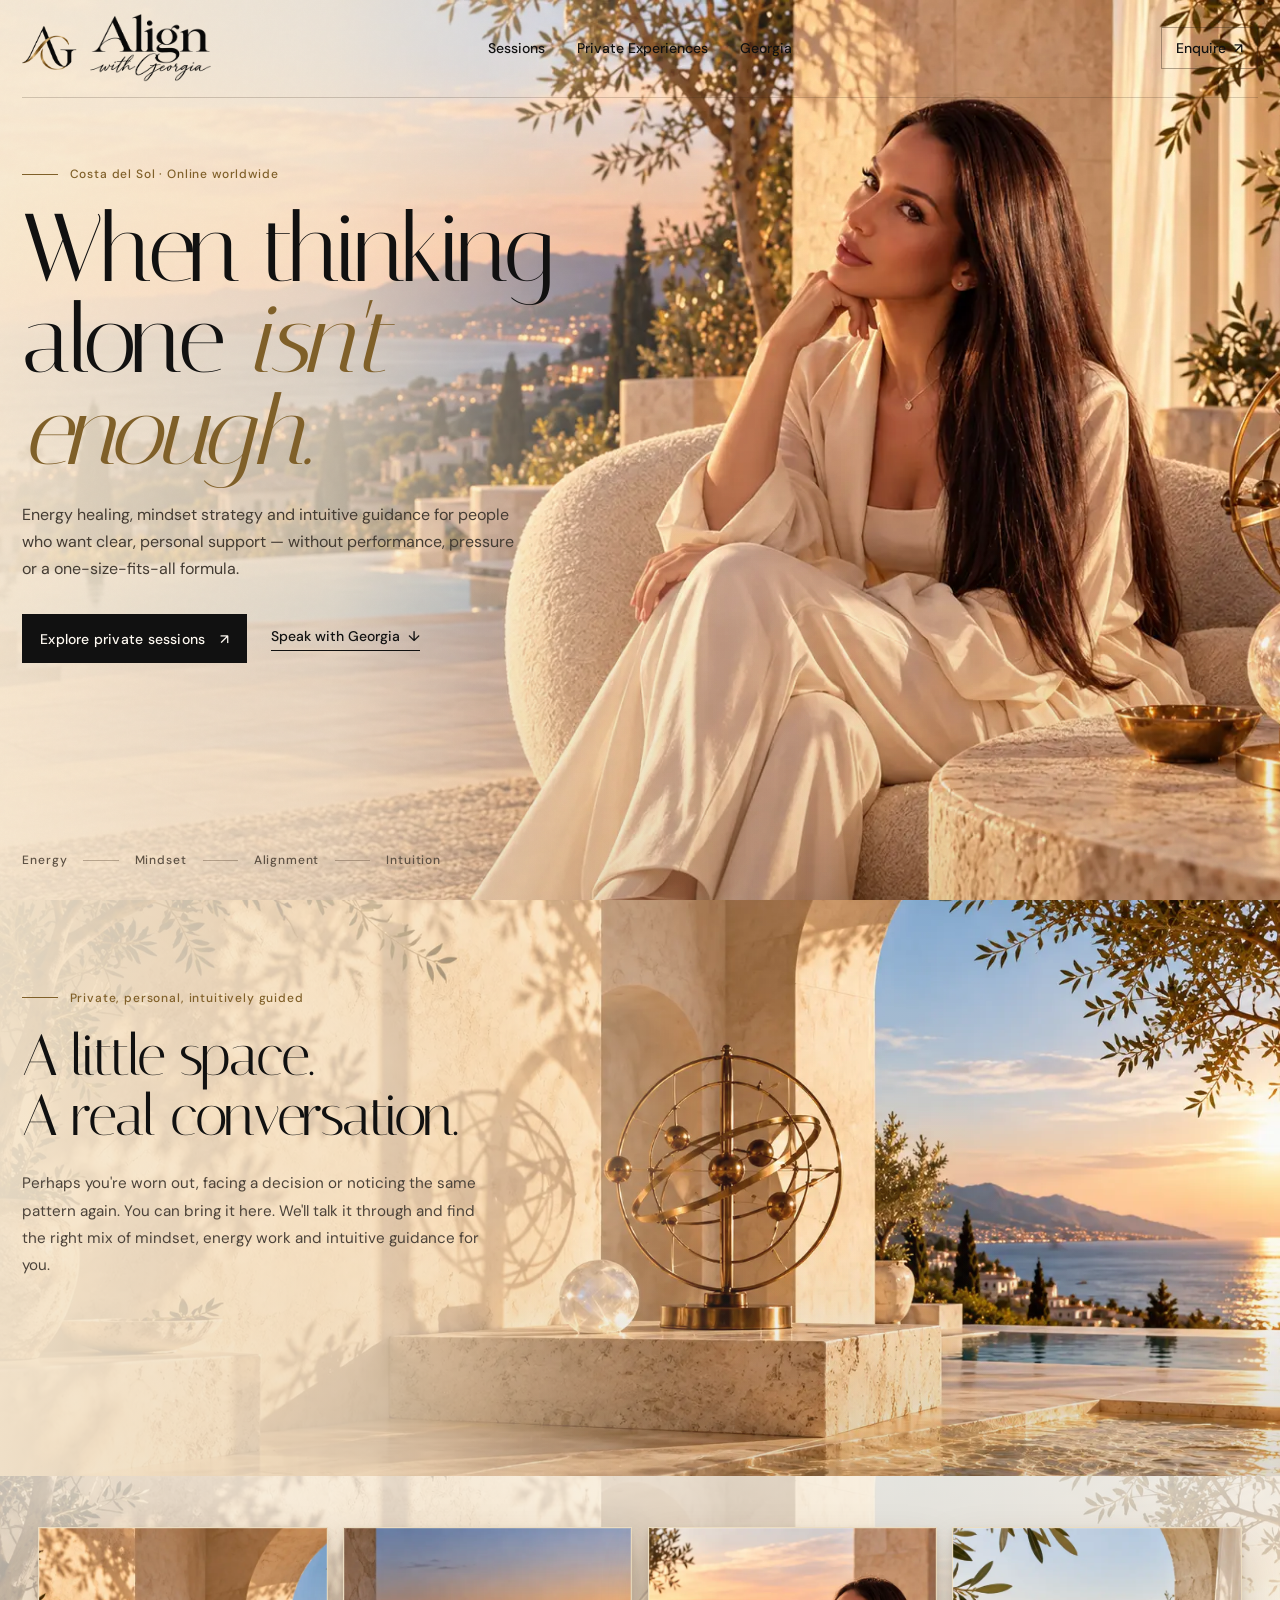
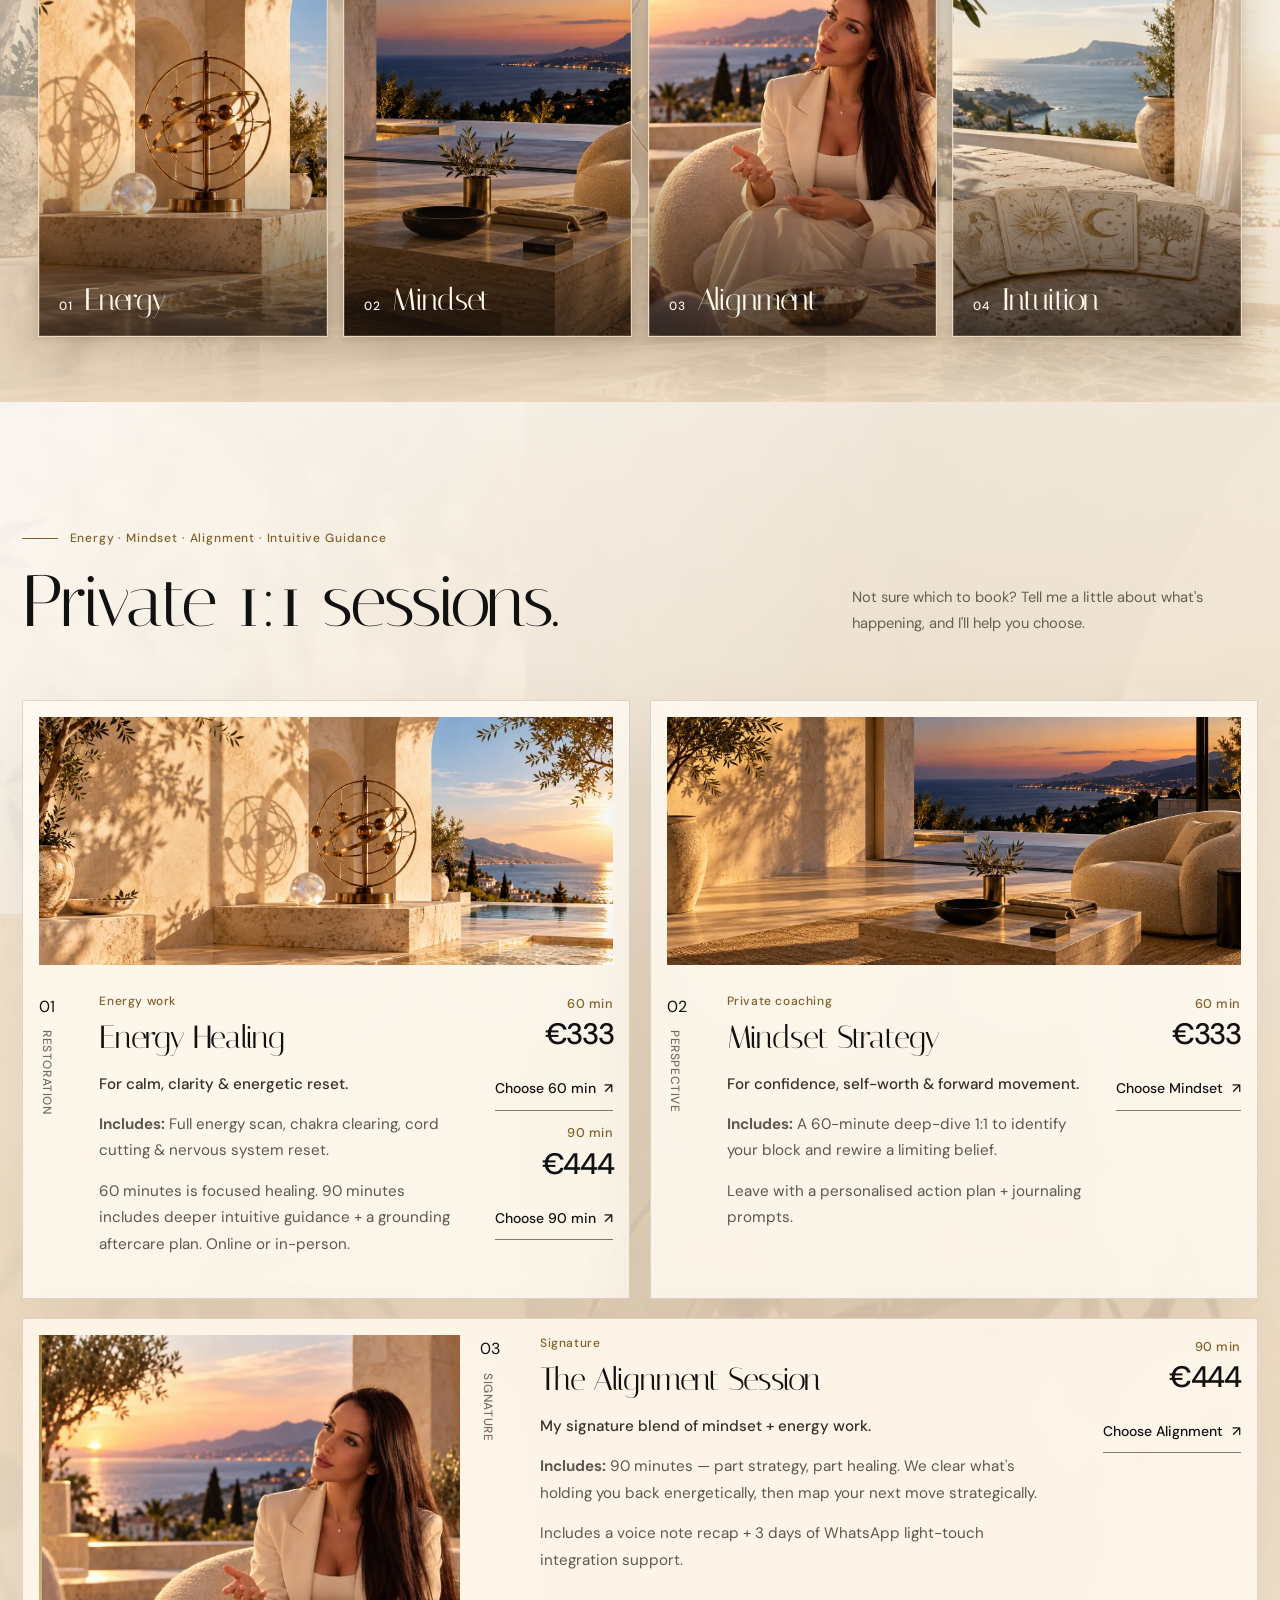
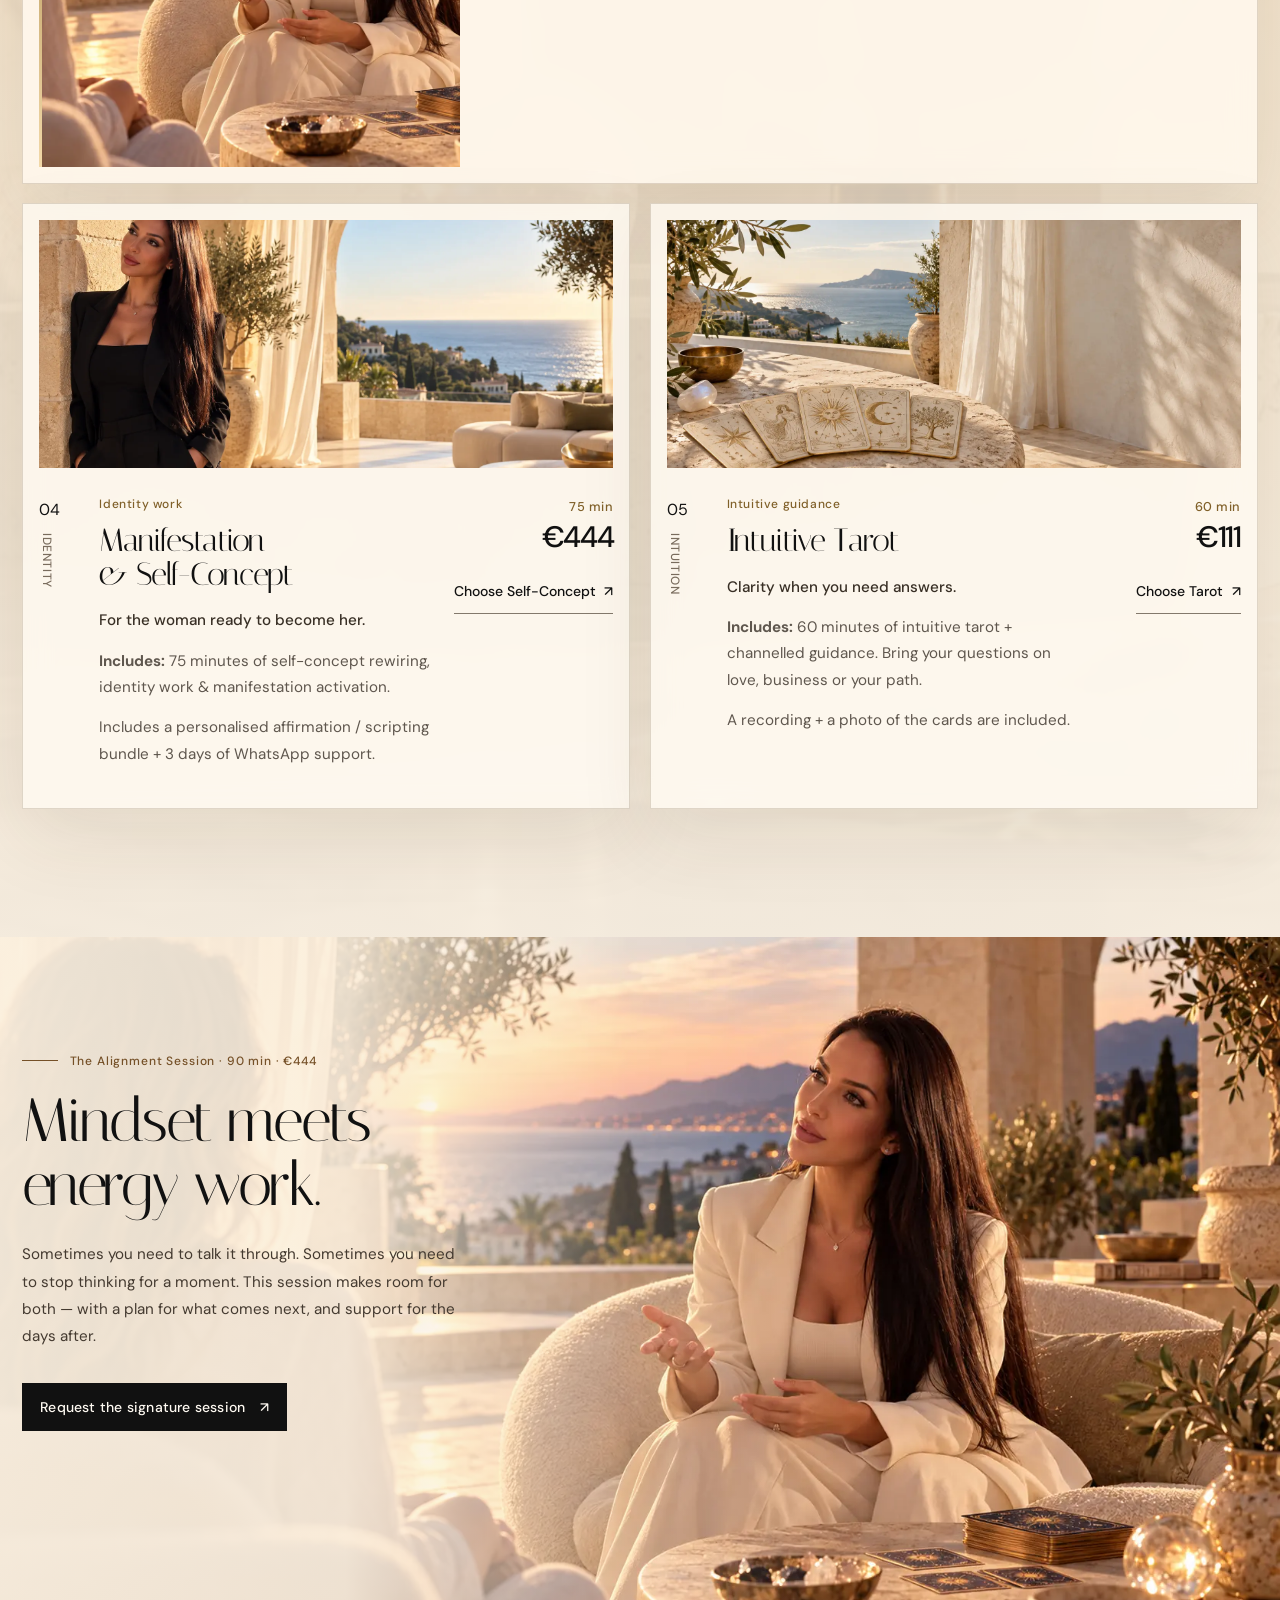
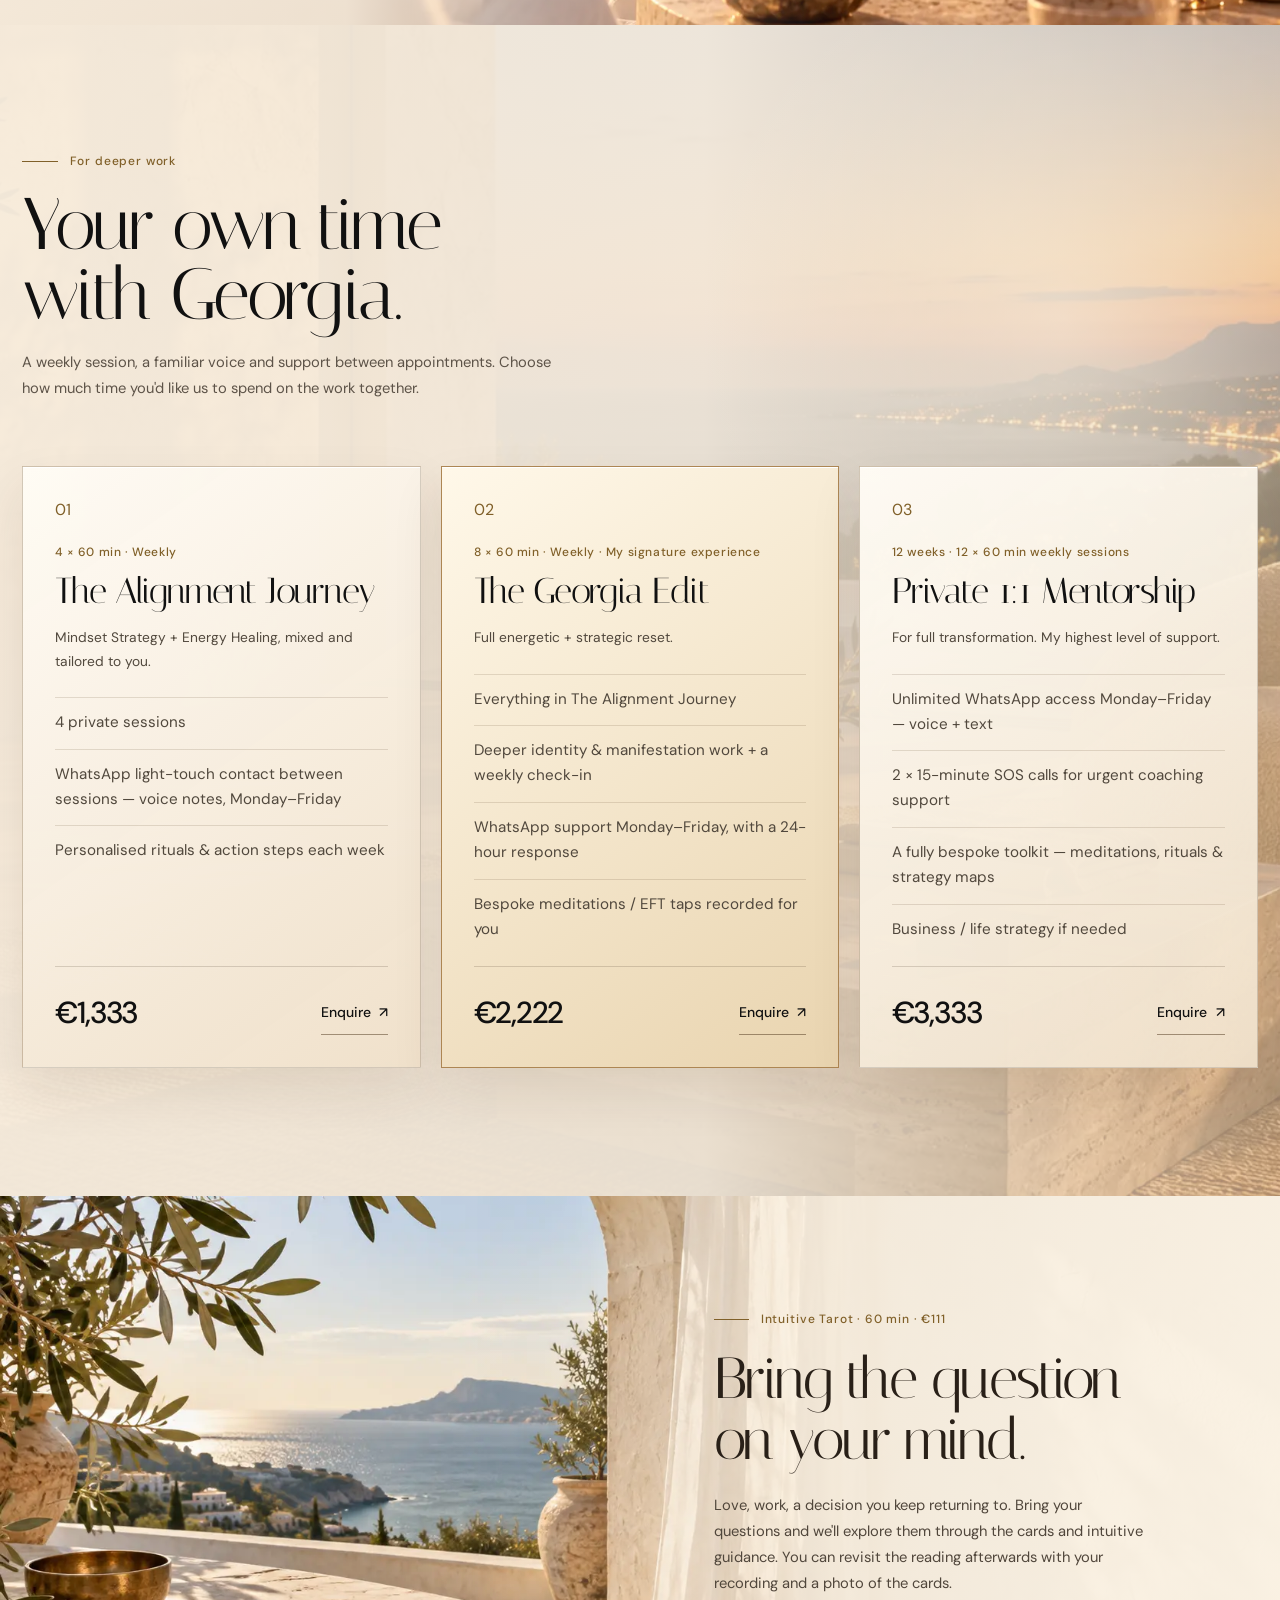
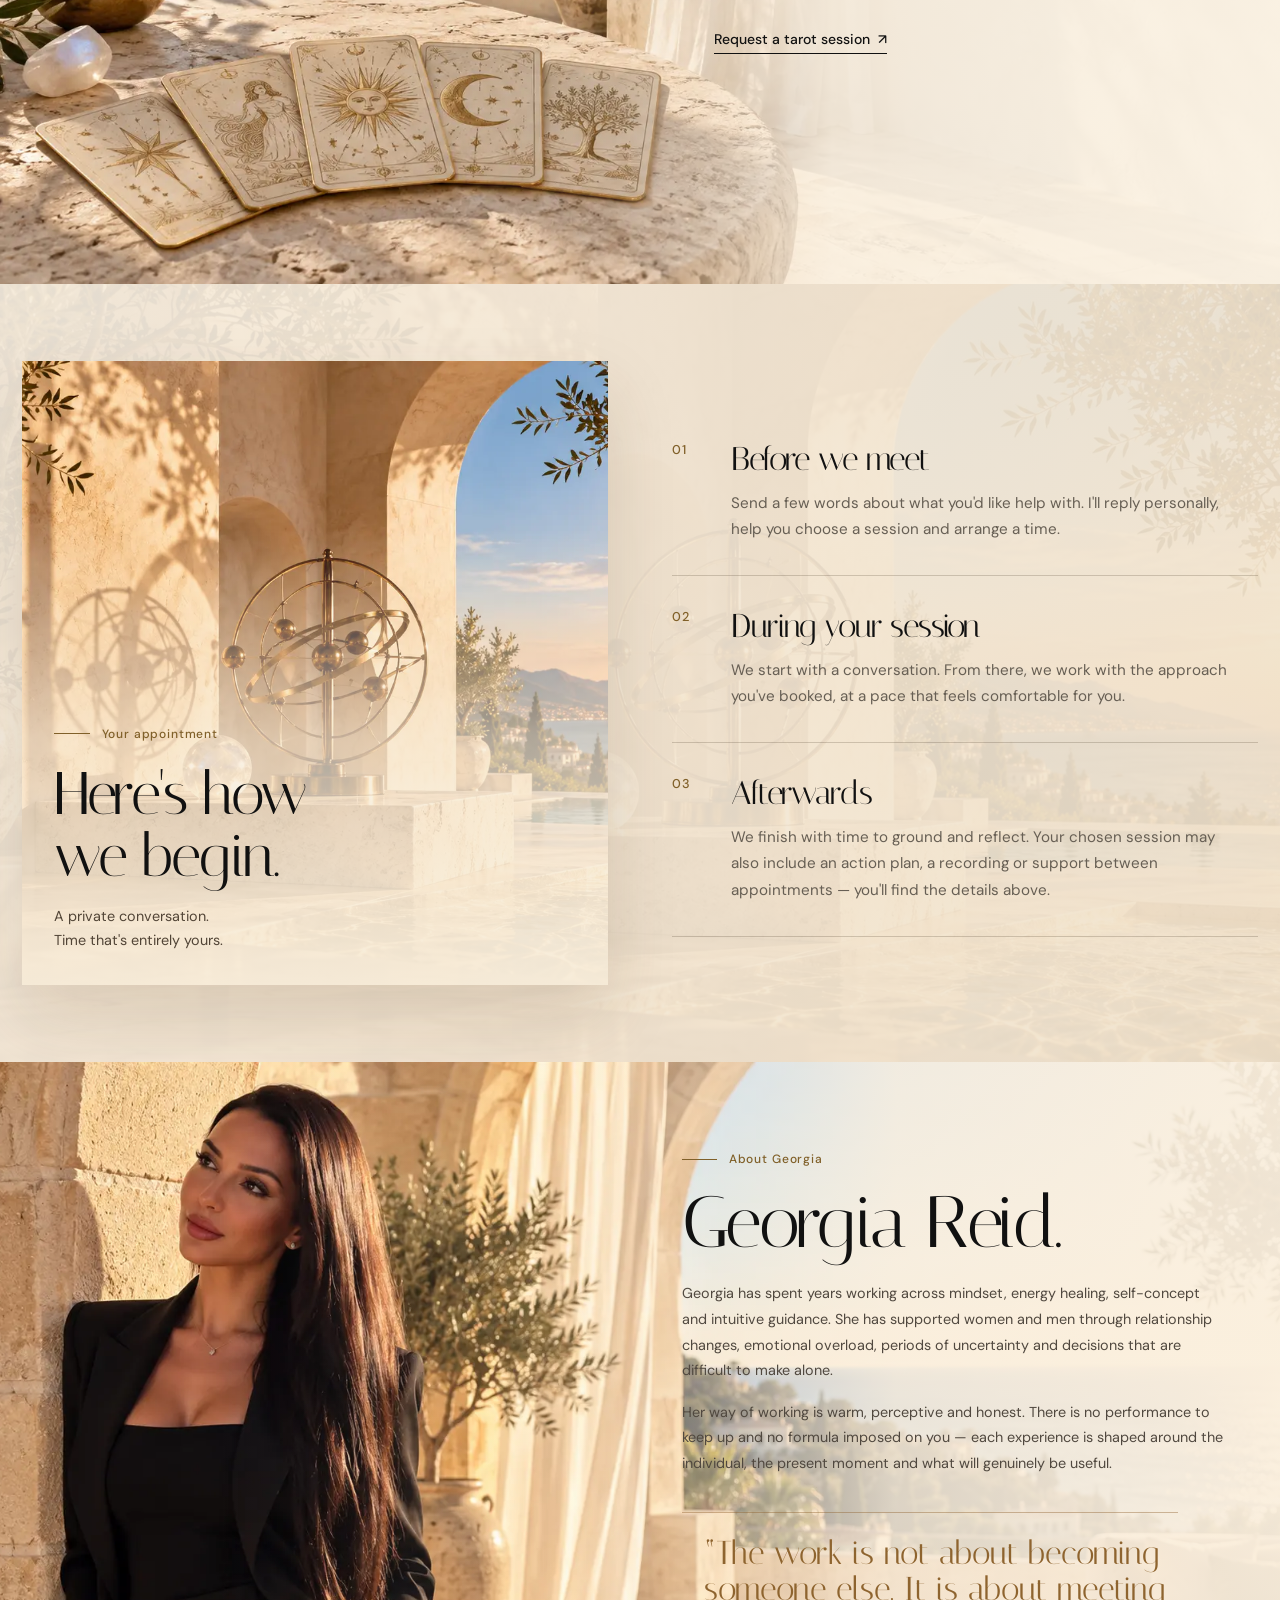
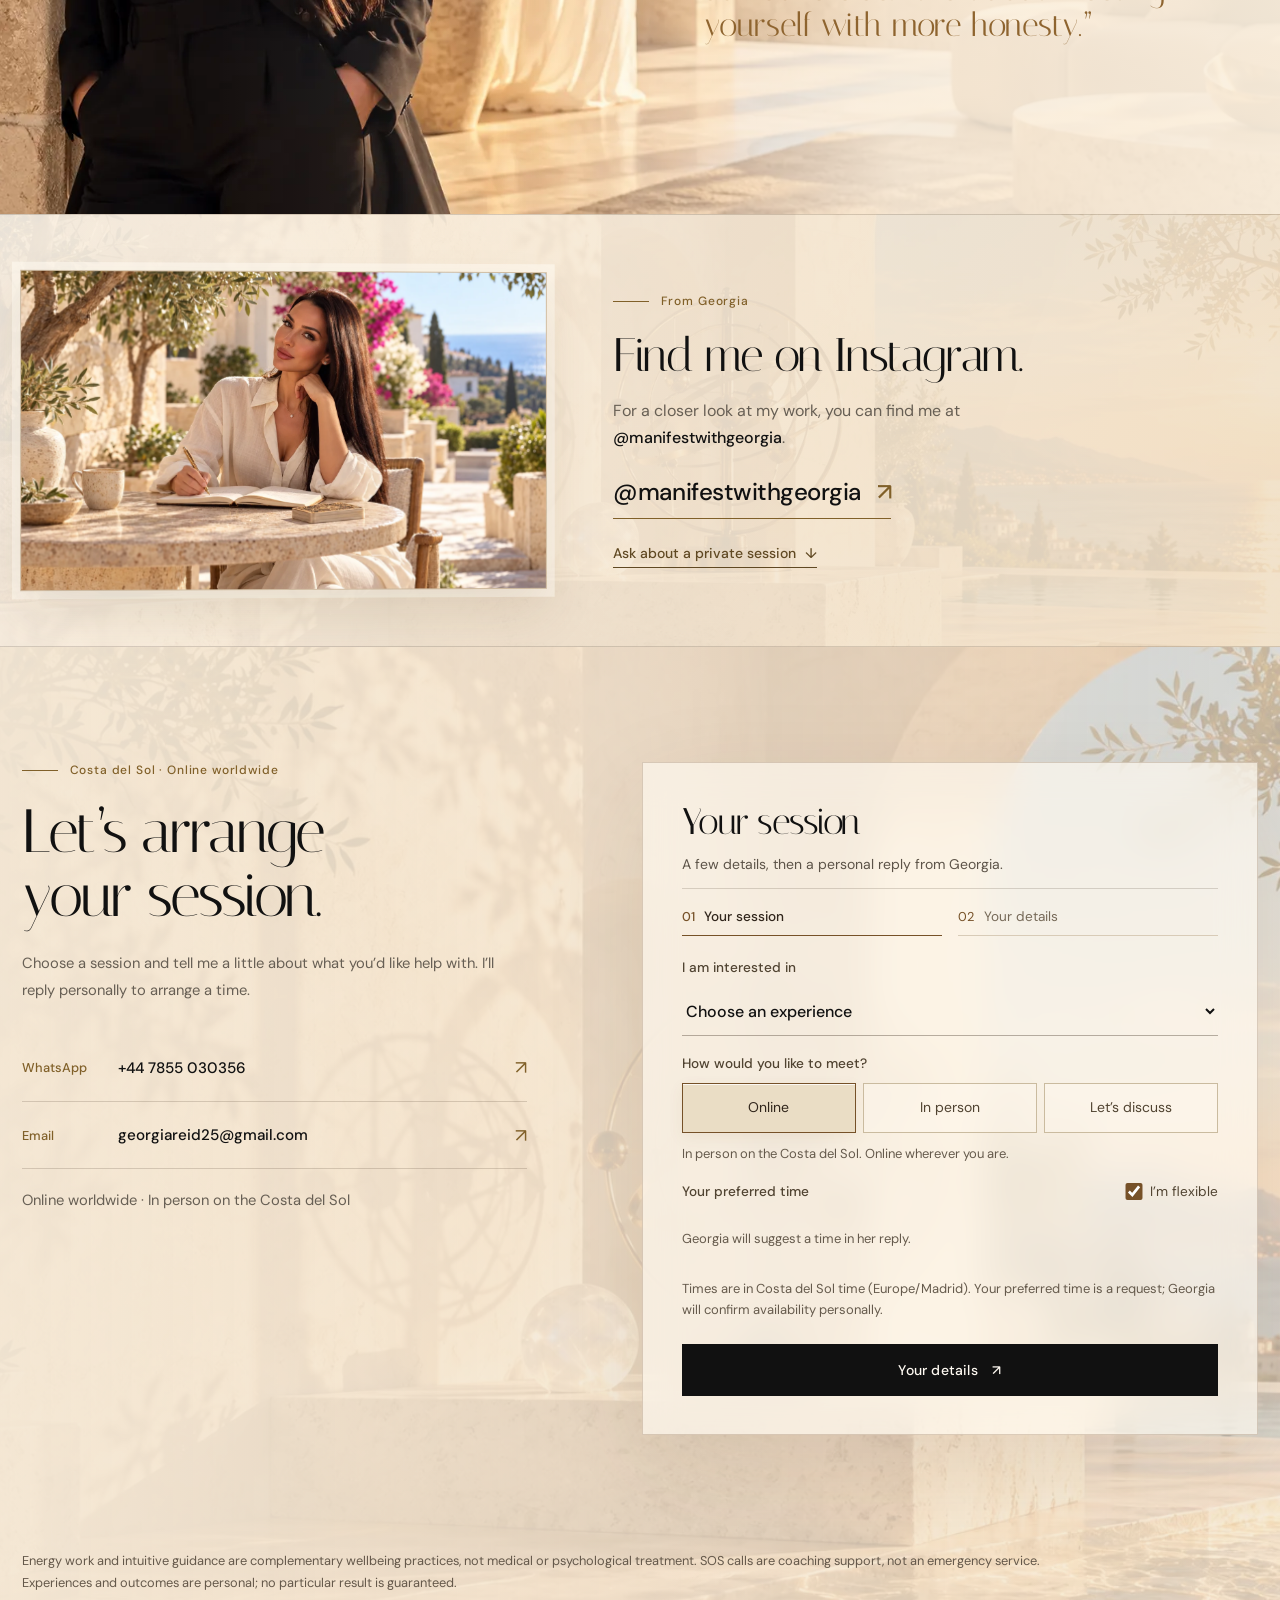
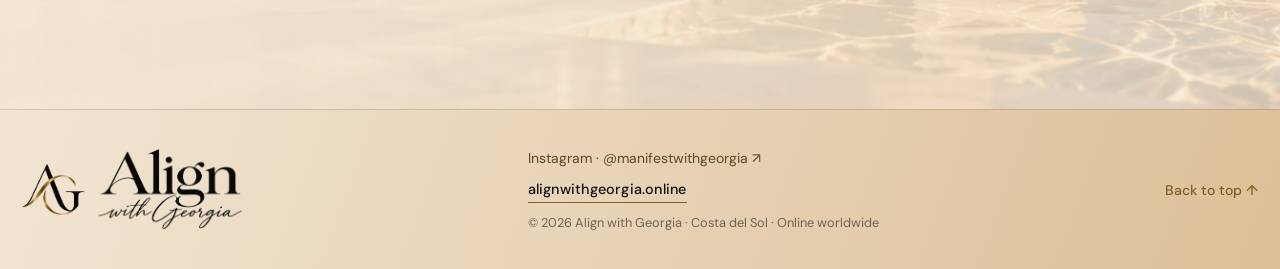
==== commit 94e44e30: "Refine time selection and introduce a dedicated Instagram portrait" ====
--- a/index.html
+++ b/index.html
@@ -135,7 +135,7 @@
     </section>
 
     <section class="instagram-section" id="instagram" aria-labelledby="instagram-title">
-      <a class="instagram-photo" href="https://www.instagram.com/manifestwithgeorgia/" target="_blank" rel="noopener noreferrer" aria-label="Visit Georgia on Instagram (opens in a new tab)"><img src="assets/vision/georgia-alignment-session-v1.webp" alt="Georgia in a sunlit private session setting" width="1672" height="941" loading="lazy"></a>
+      <a class="instagram-photo" href="https://www.instagram.com/manifestwithgeorgia/" target="_blank" rel="noopener noreferrer" aria-label="Visit Georgia on Instagram (opens in a new tab)"><img src="assets/vision/georgia-instagram-courtyard-v1.webp" alt="Georgia journalling beside a tarot deck in a sunlit Mediterranean courtyard" width="1536" height="1024" loading="lazy"></a>
       <div class="instagram-copy"><p class="eyebrow"><span></span>From Georgia</p><h2 id="instagram-title">Find me on Instagram.</h2><p>For a closer look at my work, you can find me at <strong>@manifestwithgeorgia</strong>.</p><a class="instagram-profile" href="https://www.instagram.com/manifestwithgeorgia/" target="_blank" rel="noopener noreferrer">@manifestwithgeorgia <span aria-hidden="true">↗</span></a><a class="text-link" href="#request">Ask about a private session <span aria-hidden="true">↓</span></a></div>
     </section>
 
@@ -150,7 +150,7 @@
         <label><span>I am interested in</span><select id="service" name="service" required><option value="">Choose an experience</option><option>Energy Healing — 60 minutes — €333</option><option>Energy Healing — 90 minutes — €444</option><option>Mindset Strategy — 60 minutes — €333</option><option>The Alignment Session — 90 minutes — €444</option><option>Manifestation &amp; Self-Concept — 75 minutes — €444</option><option>Intuitive Tarot — 60 minutes — €111</option><option>The Alignment Journey — 4 sessions — €1,333</option><option>The Georgia Edit — 8 sessions — €2,222</option><option>Private 1:1 Mentorship — 12 weeks — €3,333</option><option>I’m not sure yet</option></select></label>
           <fieldset class="format-options"><legend>How would you like to meet?</legend><div class="format-choices"><label><input type="radio" name="format" value="Online" checked><span>Online</span></label><label><input type="radio" name="format" value="In person"><span>In person</span></label><label><input type="radio" name="format" value="Let’s discuss"><span>Let’s discuss</span></label></div><p class="preference-note">In person on the Costa del Sol. Online wherever you are.</p></fieldset>
           <div class="timing-heading"><span>Your preferred time</span><label class="flexible-choice"><input id="flexible" type="checkbox" checked><span>I’m flexible</span></label></div>
-          <div id="preferred-fields" class="preferred-fields" hidden><label><span>Preferred date</span><input id="preferredDate" name="preferredDate" type="date" disabled></label><label><span>Time <small>(optional)</small></span><input id="preferredTime" name="preferredTime" type="time" step="60" disabled></label></div>
+          <div id="preferred-fields" class="preferred-fields" hidden><label><span>Preferred date</span><input id="preferredDate" name="preferredDate" type="date" disabled></label><label><span>Time <small>(optional)</small></span><select id="preferredTime" name="preferredTime" disabled><option value="">Any time</option><option value="00:00">00:00</option><option value="00:15">00:15</option><option value="00:30">00:30</option><option value="00:45">00:45</option><option value="01:00">01:00</option><option value="01:15">01:15</option><option value="01:30">01:30</option><option value="01:45">01:45</option><option value="02:00">02:00</option><option value="02:15">02:15</option><option value="02:30">02:30</option><option value="02:45">02:45</option><option value="03:00">03:00</option><option value="03:15">03:15</option><option value="03:30">03:30</option><option value="03:45">03:45</option><option value="04:00">04:00</option><option value="04:15">04:15</option><option value="04:30">04:30</option><option value="04:45">04:45</option><option value="05:00">05:00</option><option value="05:15">05:15</option><option value="05:30">05:30</option><option value="05:45">05:45</option><option value="06:00">06:00</option><option value="06:15">06:15</option><option value="06:30">06:30</option><option value="06:45">06:45</option><option value="07:00">07:00</option><option value="07:15">07:15</option><option value="07:30">07:30</option><option value="07:45">07:45</option><option value="08:00">08:00</option><option value="08:15">08:15</option><option value="08:30">08:30</option><option value="08:45">08:45</option><option value="09:00">09:00</option><option value="09:15">09:15</option><option value="09:30">09:30</option><option value="09:45">09:45</option><option value="10:00">10:00</option><option value="10:15">10:15</option><option value="10:30">10:30</option><option value="10:45">10:45</option><option value="11:00">11:00</option><option value="11:15">11:15</option><option value="11:30">11:30</option><option value="11:45">11:45</option><option value="12:00">12:00</option><option value="12:15">12:15</option><option value="12:30">12:30</option><option value="12:45">12:45</option><option value="13:00">13:00</option><option value="13:15">13:15</option><option value="13:30">13:30</option><option value="13:45">13:45</option><option value="14:00">14:00</option><option value="14:15">14:15</option><option value="14:30">14:30</option><option value="14:45">14:45</option><option value="15:00">15:00</option><option value="15:15">15:15</option><option value="15:30">15:30</option><option value="15:45">15:45</option><option value="16:00">16:00</option><option value="16:15">16:15</option><option value="16:30">16:30</option><option value="16:45">16:45</option><option value="17:00">17:00</option><option value="17:15">17:15</option><option value="17:30">17:30</option><option value="17:45">17:45</option><option value="18:00">18:00</option><option value="18:15">18:15</option><option value="18:30">18:30</option><option value="18:45">18:45</option><option value="19:00">19:00</option><option value="19:15">19:15</option><option value="19:30">19:30</option><option value="19:45">19:45</option><option value="20:00">20:00</option><option value="20:15">20:15</option><option value="20:30">20:30</option><option value="20:45">20:45</option><option value="21:00">21:00</option><option value="21:15">21:15</option><option value="21:30">21:30</option><option value="21:45">21:45</option><option value="22:00">22:00</option><option value="22:15">22:15</option><option value="22:30">22:30</option><option value="22:45">22:45</option><option value="23:00">23:00</option><option value="23:15">23:15</option><option value="23:30">23:30</option><option value="23:45">23:45</option></select></label></div>
           <p class="preference-note" id="timing-note">Georgia will suggest a time in her reply.</p>
           <p class="preference-note">Times are in Costa del Sol time (Europe/Madrid). Your preferred time is a request; Georgia will confirm availability personally.</p>
           <button class="button button-dark" id="continue-enquiry" type="button">Your details <span aria-hidden="true">↗</span></button>
--- a/styles.css
+++ b/styles.css
@@ -212,7 +212,7 @@
 
 .instagram-section{position:relative;isolation:isolate;display:grid;grid-template-columns:minmax(0,.9fr) minmax(0,1.1fr);align-items:center;gap:clamp(2.5rem,5vw,5rem);padding:3.5rem var(--pad);border-top:1px solid var(--line);border-bottom:1px solid var(--line);background:linear-gradient(110deg,rgba(250,243,232,.93),rgba(240,223,198,.92)),url("assets/vision/celestial-threshold-light-v1.webp") center/cover}
 .instagram-photo{display:block;position:relative;aspect-ratio:1.65;overflow:hidden;border:1px solid rgba(122,88,41,.3);box-shadow:0 1.5rem 3rem rgba(87,60,23,.12),0 0 0 .5rem rgba(255,250,241,.6);transform:perspective(1200px) rotateY(2deg)}
-.instagram-photo img{display:block;width:100%;height:100%;object-fit:cover;object-position:65% center}
+.instagram-photo img{display:block;width:100%;height:100%;object-fit:cover;object-position:50% 40%}
 .instagram-copy h2{margin:0 0 1rem;font-size:clamp(2.5rem,3.7vw,4rem);line-height:1.08;text-wrap:balance}
 .instagram-copy>p:not(.eyebrow){max-width:30rem;margin-bottom:1.25rem;color:var(--muted);font-size:1rem;line-height:1.7}
 .instagram-copy>p strong{font-weight:500;color:var(--ink)}
@@ -282,7 +282,7 @@
 .request-form .flexible-choice{display:flex;align-items:center;gap:.45rem;cursor:pointer;font-weight:400;white-space:nowrap}
 .request-form .flexible-choice input{width:1.1rem;min-height:1.1rem;height:1.1rem;margin:0;accent-color:#765128}
 .preferred-fields{display:grid;grid-template-columns:minmax(0,1.2fr) minmax(0,1fr);gap:1rem}
-.preferred-fields input{min-width:0;max-width:100%;color-scheme:light}
+.preferred-fields input,.preferred-fields select{min-width:0;max-width:100%;color-scheme:light}
 .preferred-fields small{font-size:.8rem;font-weight:400}
 .enquiry-summary{padding:1rem 1.1rem;border-left:2px solid #765128;background:linear-gradient(135deg,#f9f3e8d9,#ead9b94d)}
 .enquiry-summary>span{color:#765128;font-size:.8rem}
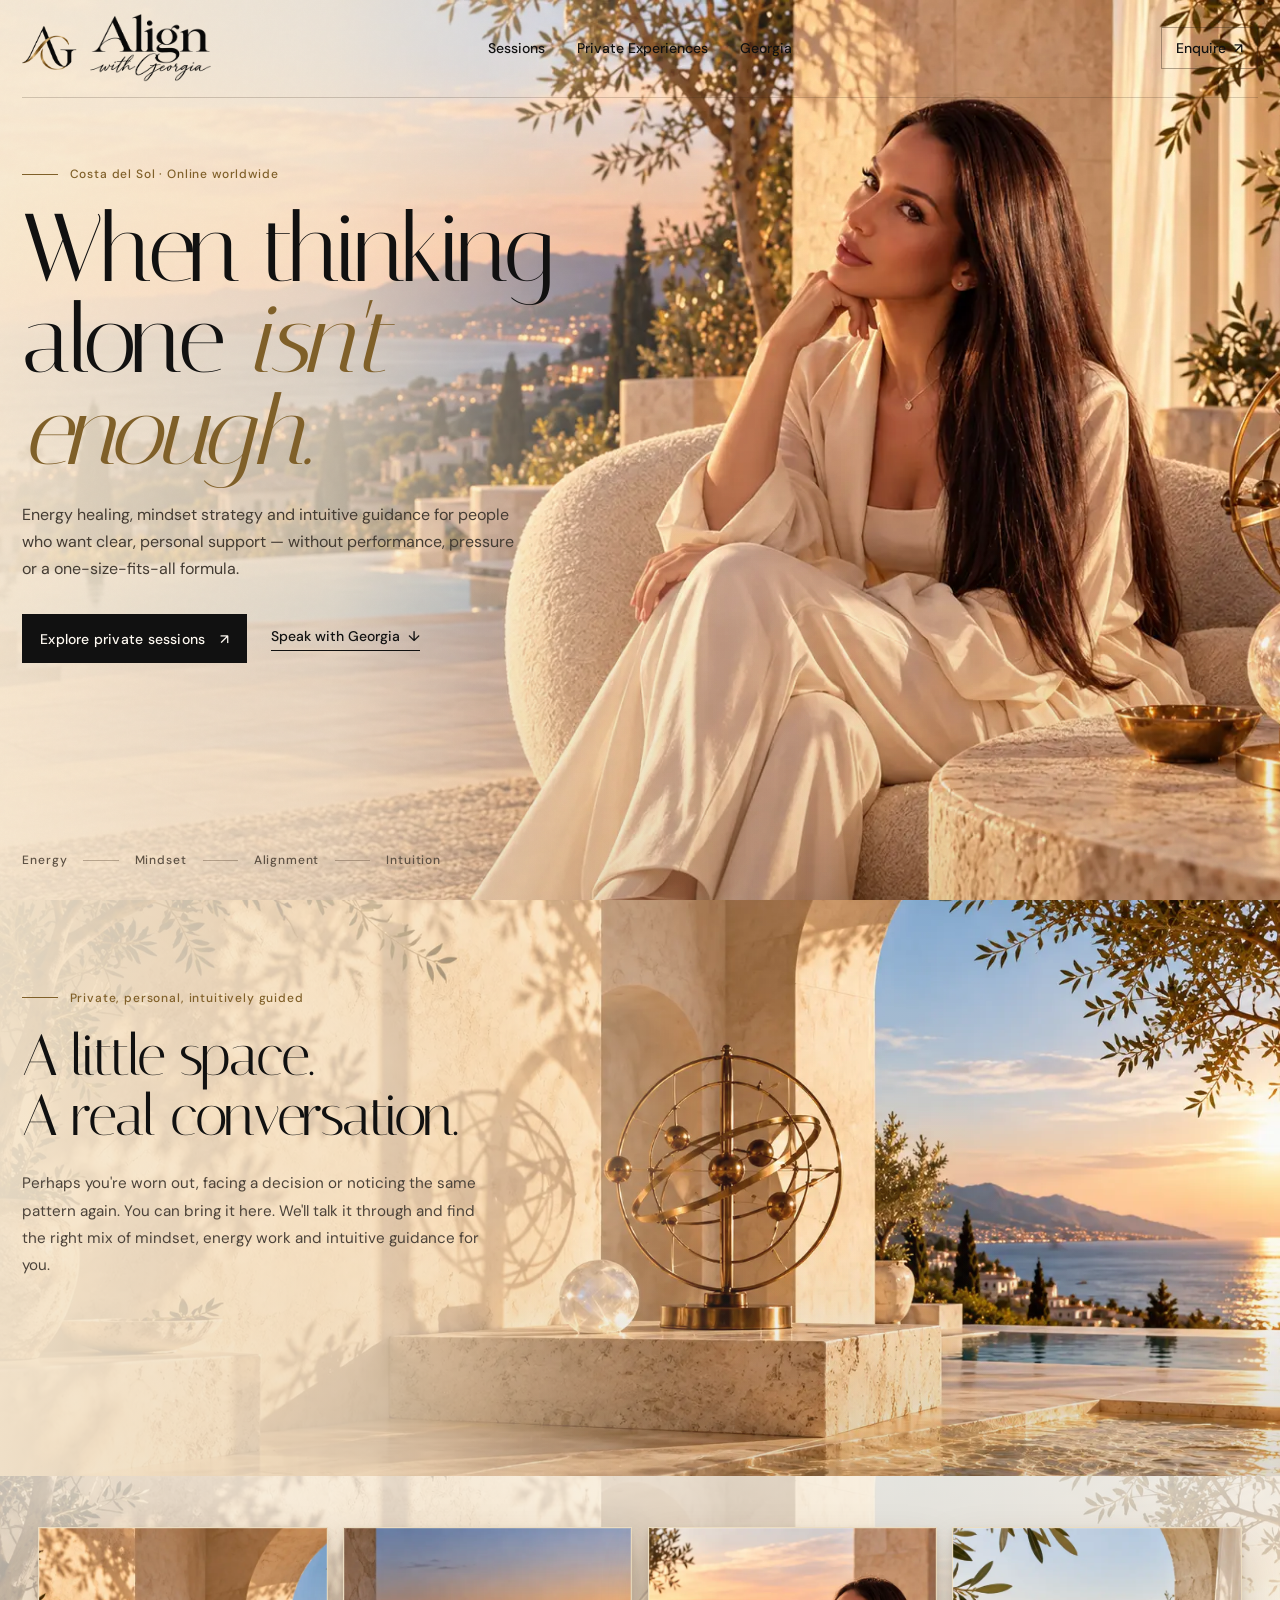
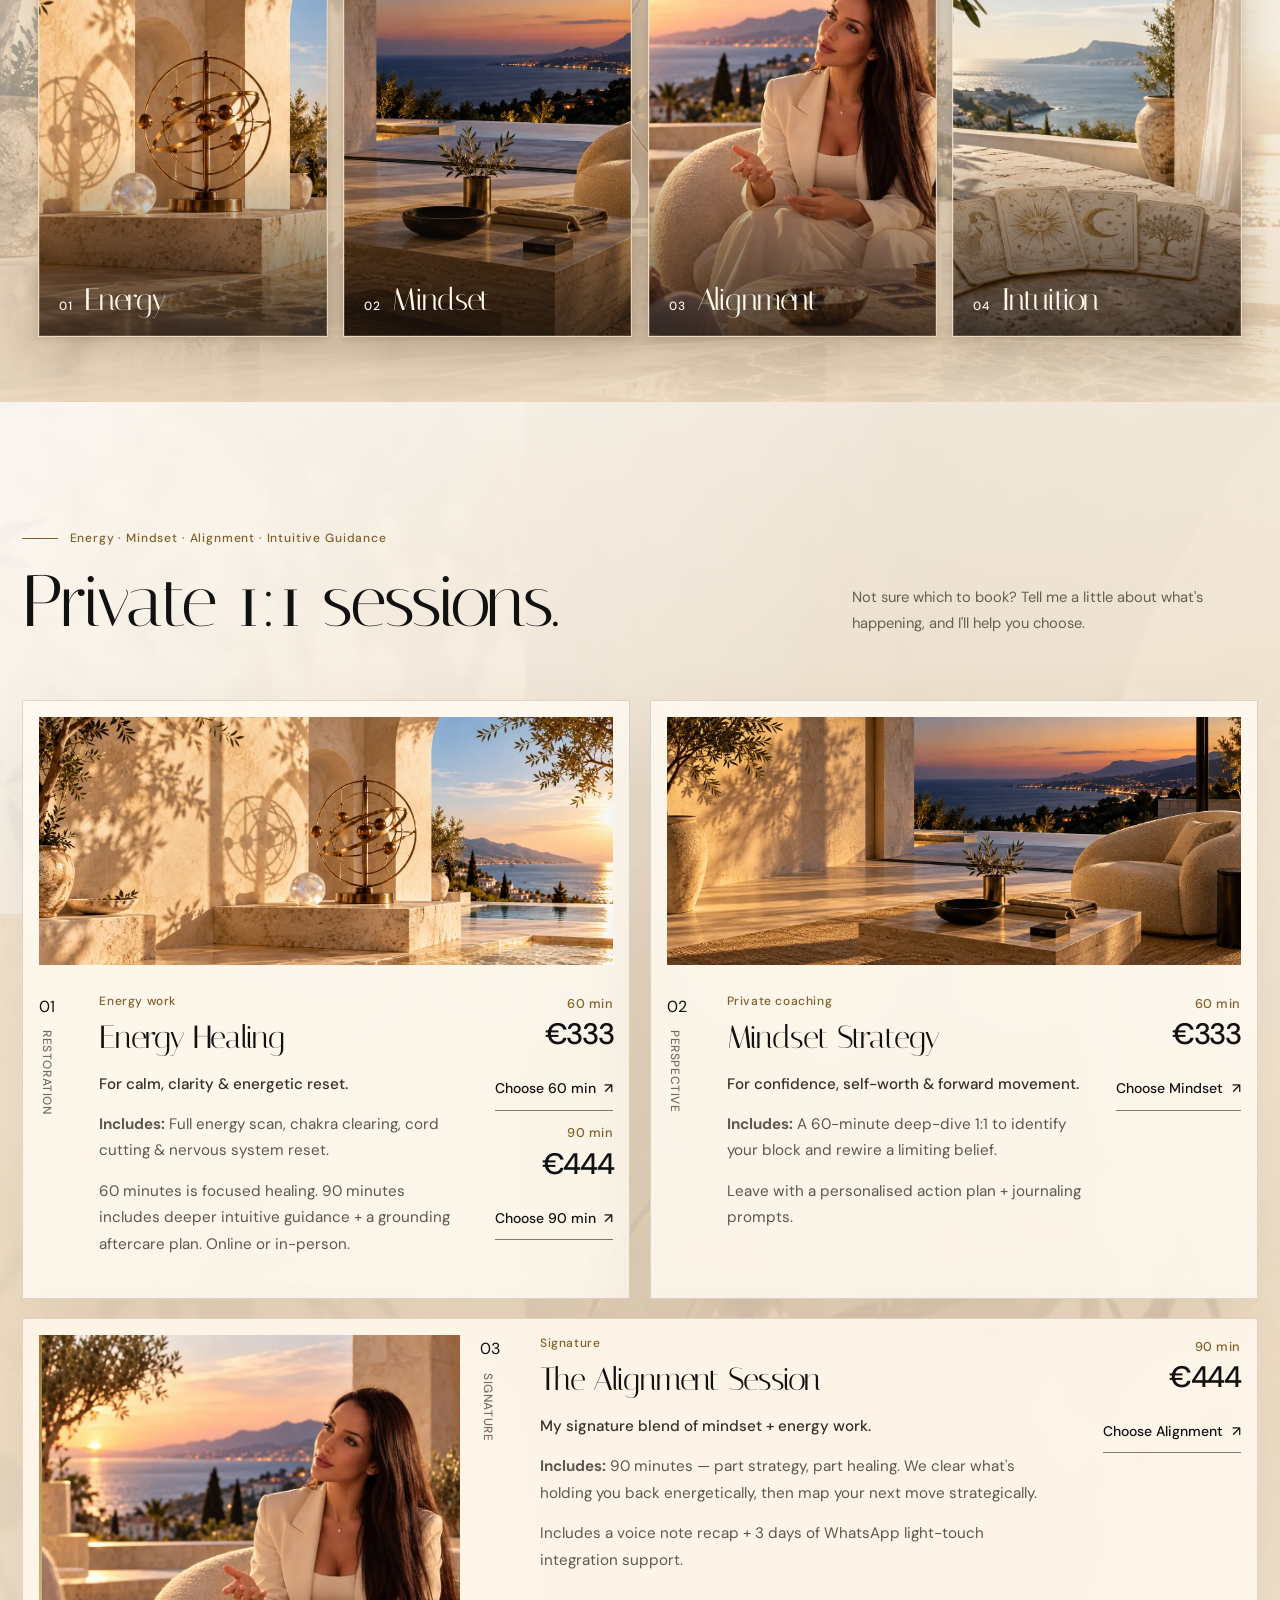
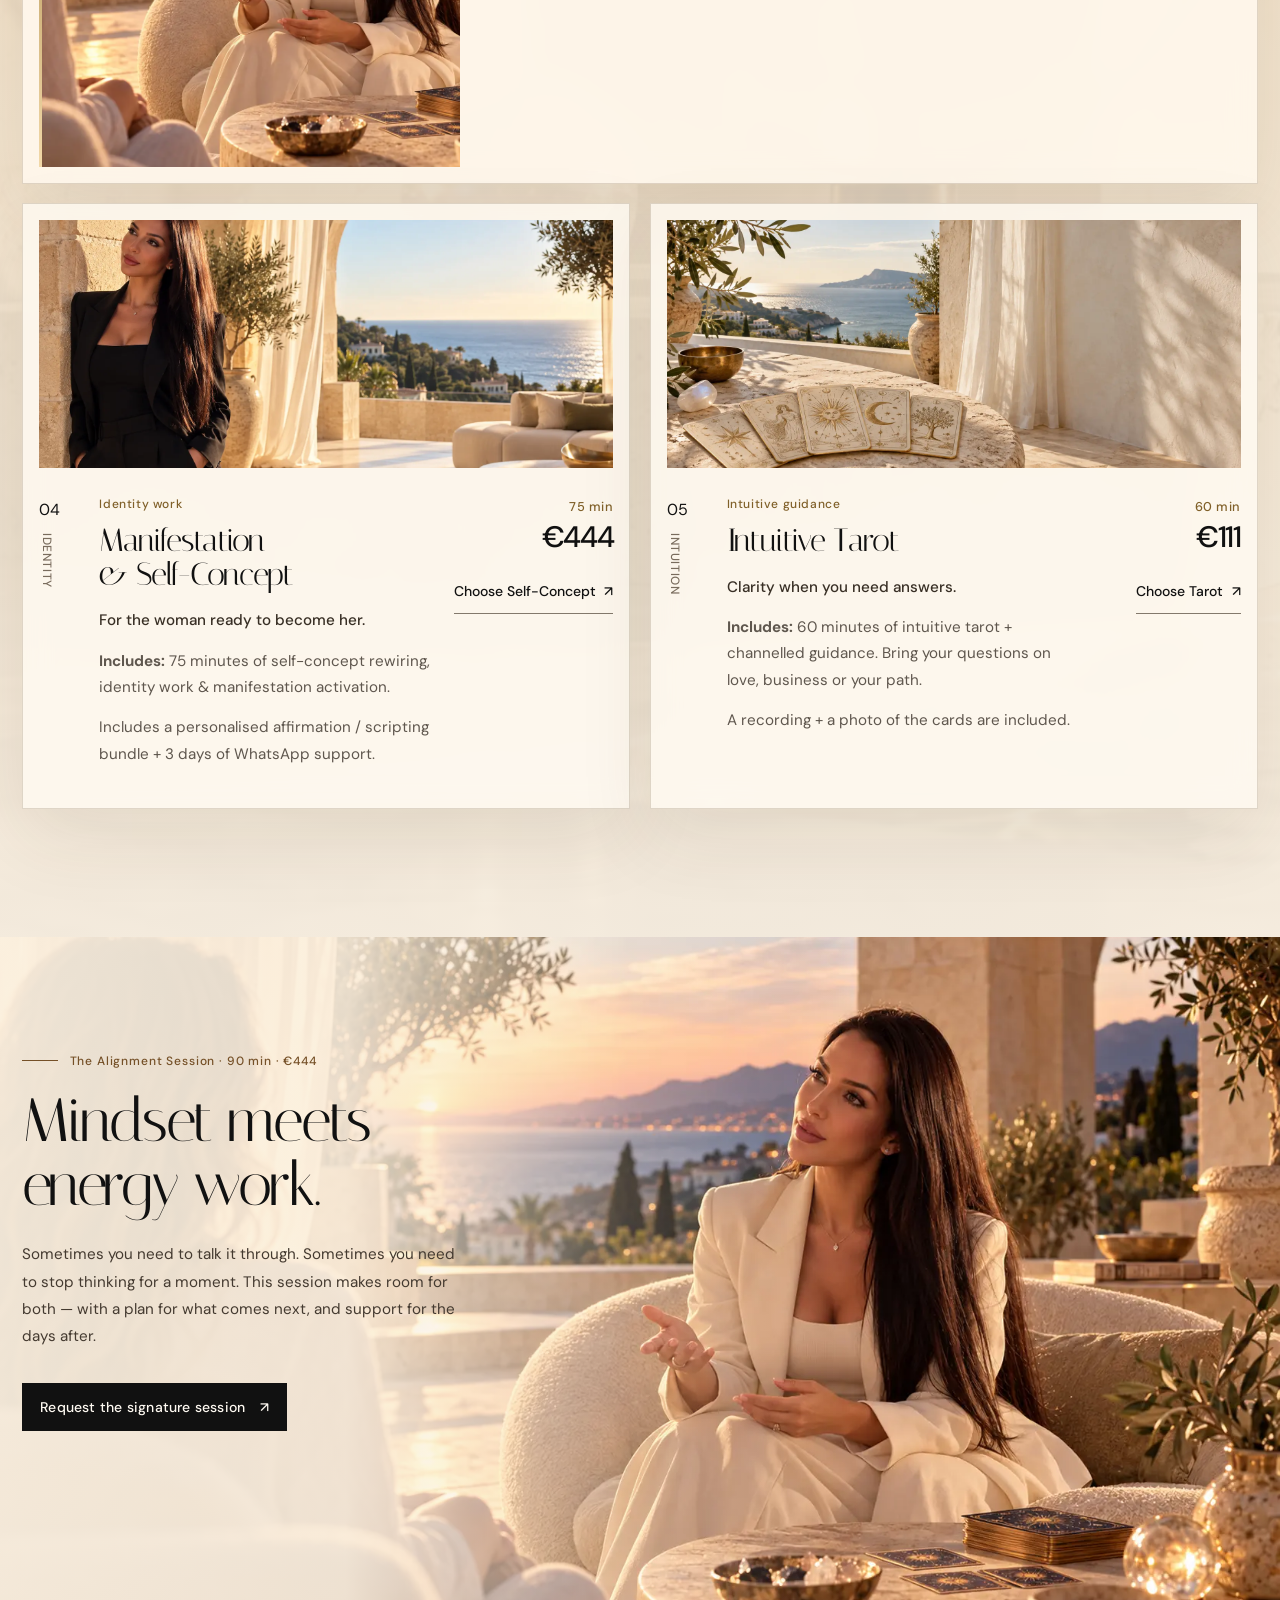
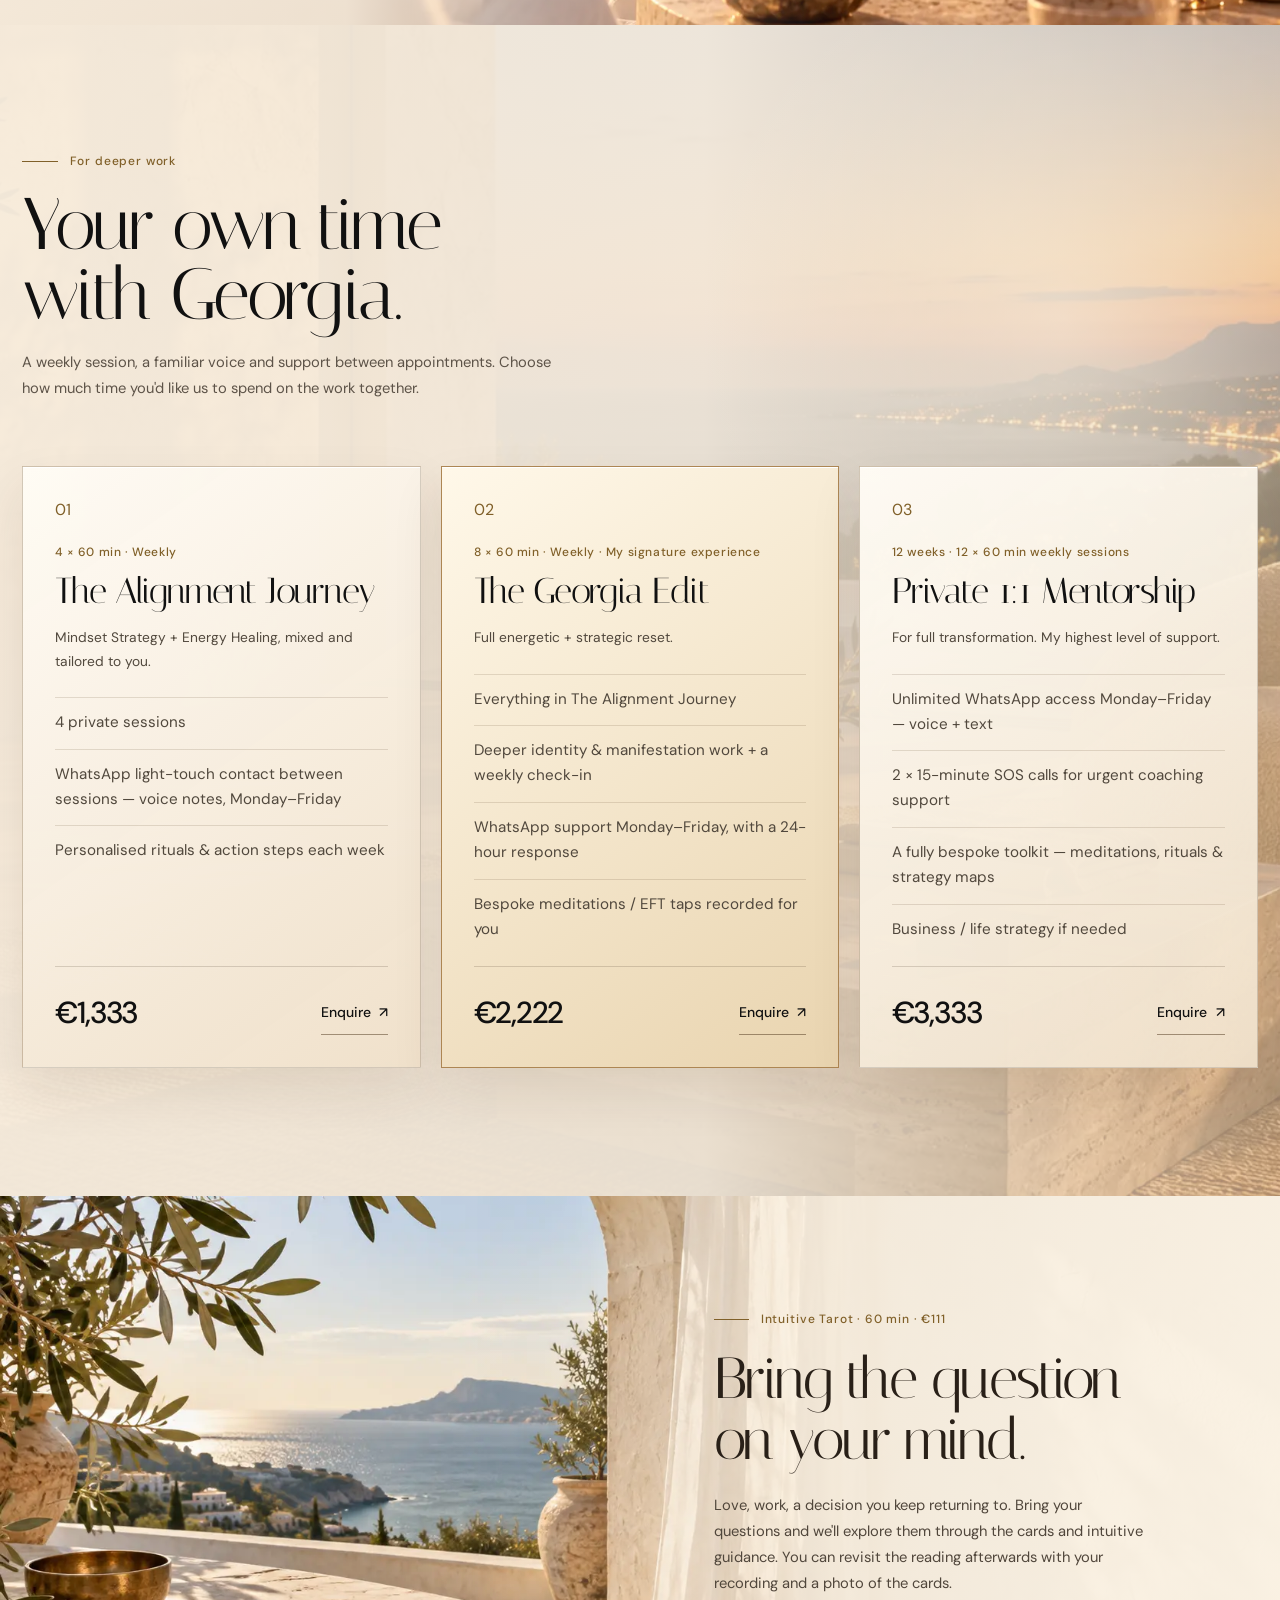
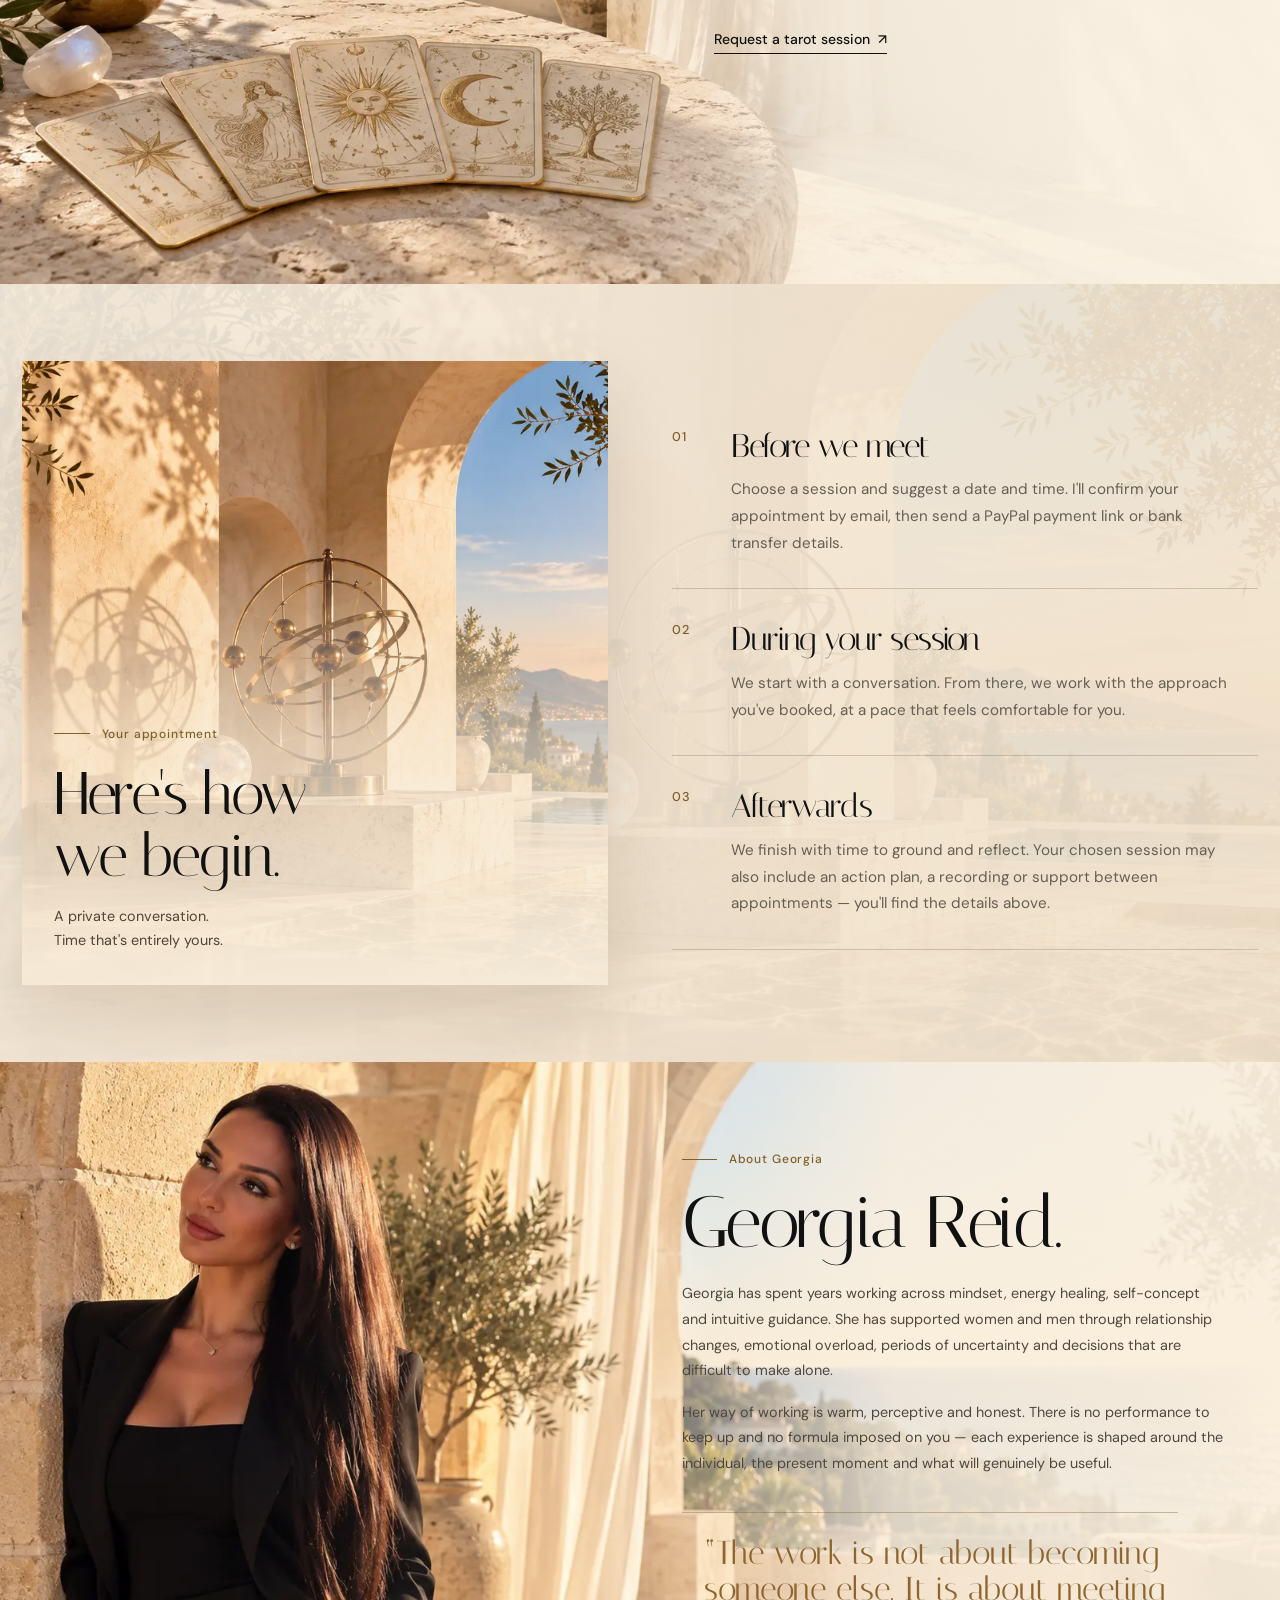
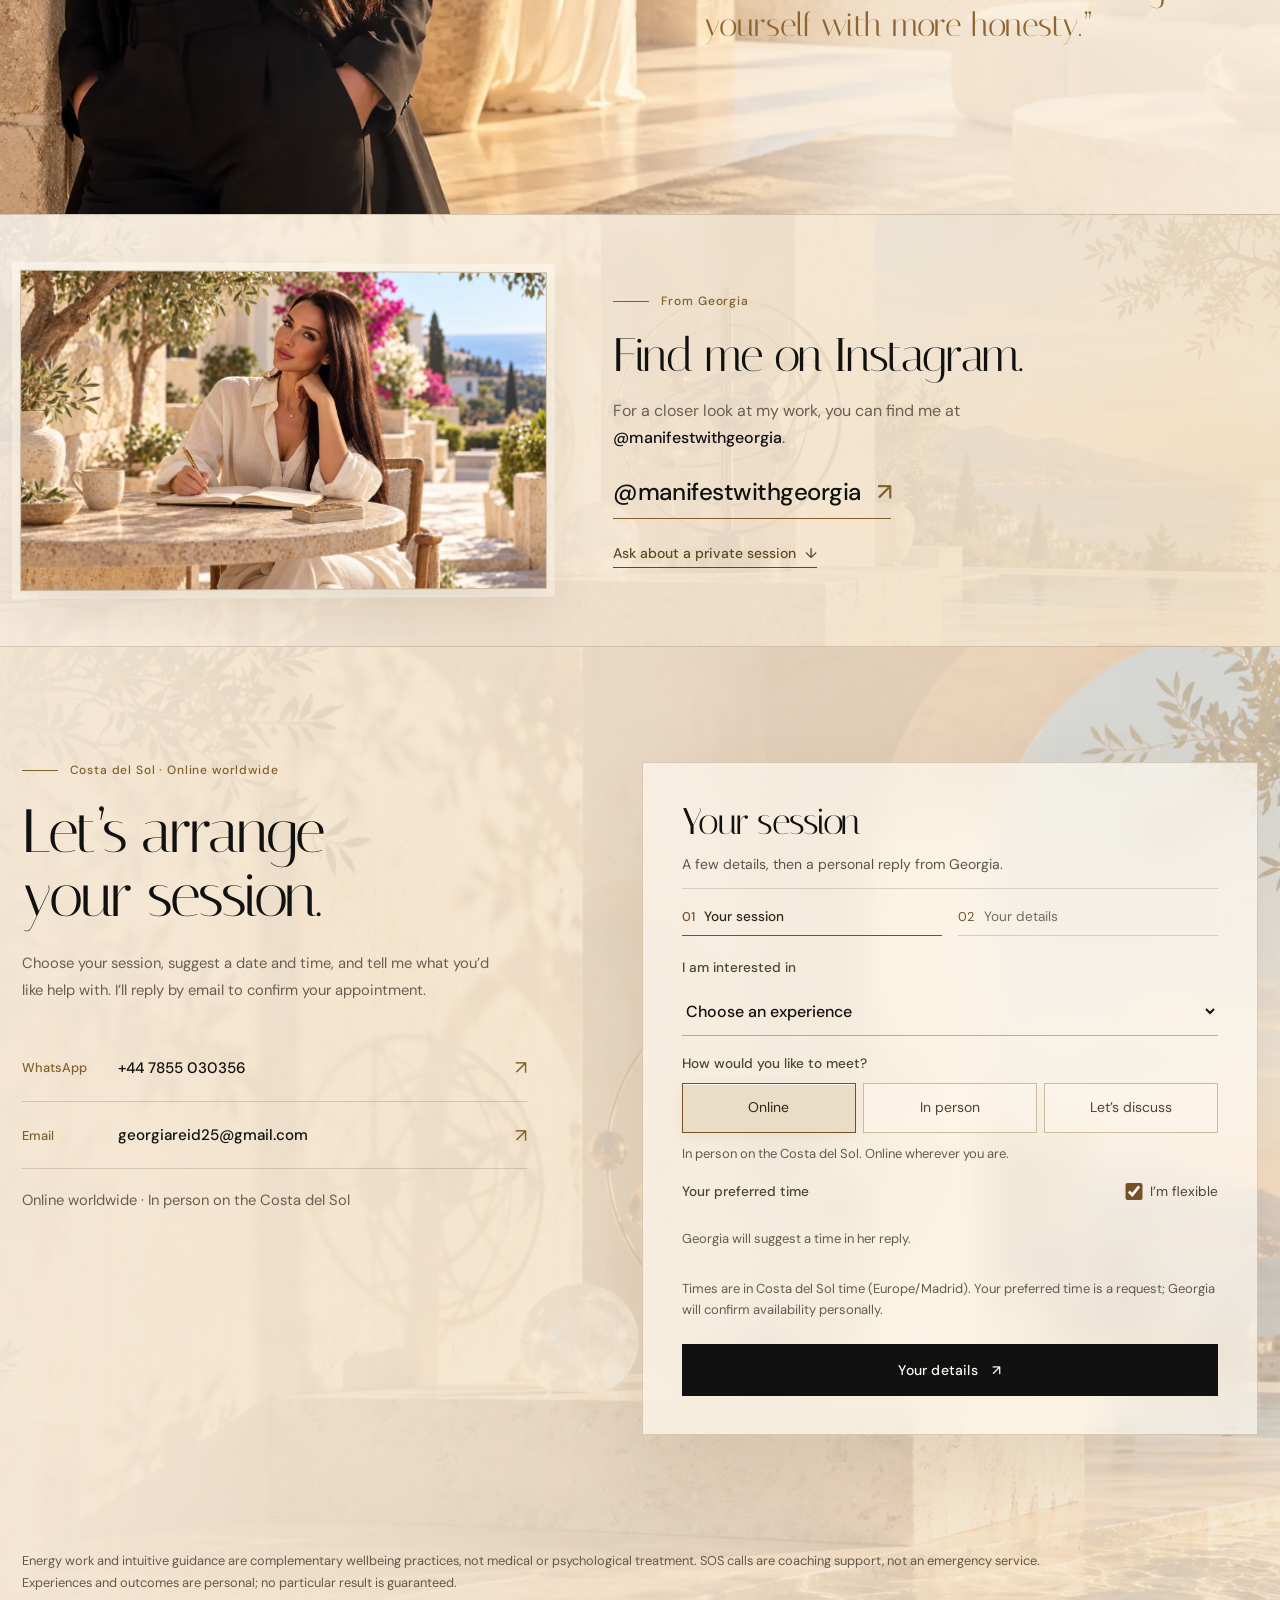
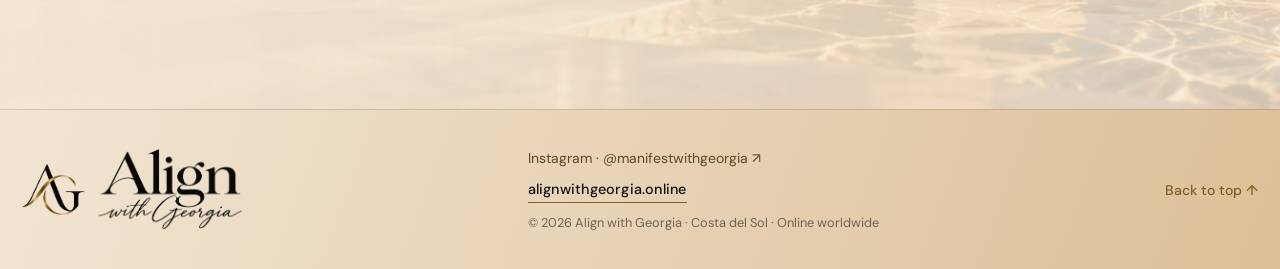
==== commit c91d762c: "Use personal email confirmation and payment after appointment agreement" ====
--- a/index.html
+++ b/index.html
@@ -125,7 +125,7 @@
 
     <section id="experience" class="experience-section">
       <div class="experience-visual"><img src="assets/vision/celestial-threshold-light-v1.webp" alt="Sunlit private space with a brass celestial sculpture and sea views" width="1672" height="941" loading="lazy"><div class="experience-heading reveal"><p class="eyebrow"><span></span>Your appointment</p><h2>Here's how<br>we begin.</h2><p>A private conversation.<br>Time that's entirely yours.</p></div></div>
-      <ol class="process"><li class="reveal"><span>01</span><div><h3>Before we meet</h3><p>Send a few words about what you'd like help with. I'll reply personally, help you choose a session and arrange a time.</p></div></li><li class="reveal"><span>02</span><div><h3>During your session</h3><p>We start with a conversation. From there, we work with the approach you've booked, at a pace that feels comfortable for you.</p></div></li><li class="reveal"><span>03</span><div><h3>Afterwards</h3><p>We finish with time to ground and reflect. Your chosen session may also include an action plan, a recording or support between appointments — you'll find the details above.</p></div></li></ol>
+      <ol class="process"><li class="reveal"><span>01</span><div><h3>Before we meet</h3><p>Choose a session and suggest a date and time. I'll confirm your appointment by email, then send a PayPal payment link or bank transfer details.</p></div></li><li class="reveal"><span>02</span><div><h3>During your session</h3><p>We start with a conversation. From there, we work with the approach you've booked, at a pace that feels comfortable for you.</p></div></li><li class="reveal"><span>03</span><div><h3>Afterwards</h3><p>We finish with time to ground and reflect. Your chosen session may also include an action plan, a recording or support between appointments — you'll find the details above.</p></div></li></ol>
     </section>
 
     <section id="georgia" class="about-georgia scene">
@@ -141,7 +141,7 @@
 
     <section id="request" class="request-section">
       <div class="request-backdrop" aria-hidden="true"></div>
-      <div class="request-intro reveal"><p class="eyebrow"><span></span>Costa del Sol · Online worldwide</p><h2>Let’s arrange your session.</h2><p>Choose a session and tell me a little about what you’d like help with. I’ll reply personally to arrange a time.</p><div class="direct-contact"><a href="https://wa.me/447855030356?text=Hello%20Georgia%2C%20I%27d%20like%20to%20ask%20about%20a%20private%20session." target="_blank" rel="noopener noreferrer"><span>WhatsApp</span><strong>+44 7855 030356</strong><i aria-hidden="true">↗</i></a><a href="mailto:georgiareid25@gmail.com"><span>Email</span><strong>georgiareid25@gmail.com</strong><i aria-hidden="true">↗</i></a></div><p class="contact-note">Online worldwide · In person on the Costa del Sol</p></div>
+      <div class="request-intro reveal"><p class="eyebrow"><span></span>Costa del Sol · Online worldwide</p><h2>Let’s arrange your session.</h2><p>Choose your session, suggest a date and time, and tell me what you’d like help with. I’ll reply by email to confirm your appointment.</p><div class="direct-contact"><a href="https://wa.me/447855030356?text=Hello%20Georgia%2C%20I%27d%20like%20to%20ask%20about%20a%20private%20session." target="_blank" rel="noopener noreferrer"><span>WhatsApp</span><strong>+44 7855 030356</strong><i aria-hidden="true">↗</i></a><a href="mailto:georgiareid25@gmail.com"><span>Email</span><strong>georgiareid25@gmail.com</strong><i aria-hidden="true">↗</i></a></div><p class="contact-note">Online worldwide · In person on the Costa del Sol</p></div>
       <form class="request-form reveal" id="contact-form" novalidate>
         <div class="enquiry-trap" aria-hidden="true"><label>Leave this field empty<input name="website" id="website" tabindex="-1" autocomplete="off"></label></div>
         <div class="form-heading"><h3 id="enquiry-title">Your session</h3><p>A few details, then a personal reply from Georgia.</p></div>
@@ -160,7 +160,7 @@
           <label><span>Your name</span><input id="name" name="name" autocomplete="name" maxlength="120" required></label>
           <label><span>Email address</span><input id="email" name="email" type="email" autocomplete="email" maxlength="254" required></label>
           <label><span>What would you like help with?</span><textarea id="message" name="message" rows="3" maxlength="3000" required></textarea></label>
-          <p class="form-delivery-note">Sent privately to Georgia. Your appointment is confirmed once you hear from her.</p>
+          <p class="form-delivery-note">Georgia will confirm your appointment by email. She’ll then send a PayPal payment link or bank transfer details.</p>
           <button class="button button-dark" type="submit">Send enquiry <span aria-hidden="true">↗</span></button>
         </fieldset>
         <p id="selected-session" class="selected-session">No experience selected yet</p>
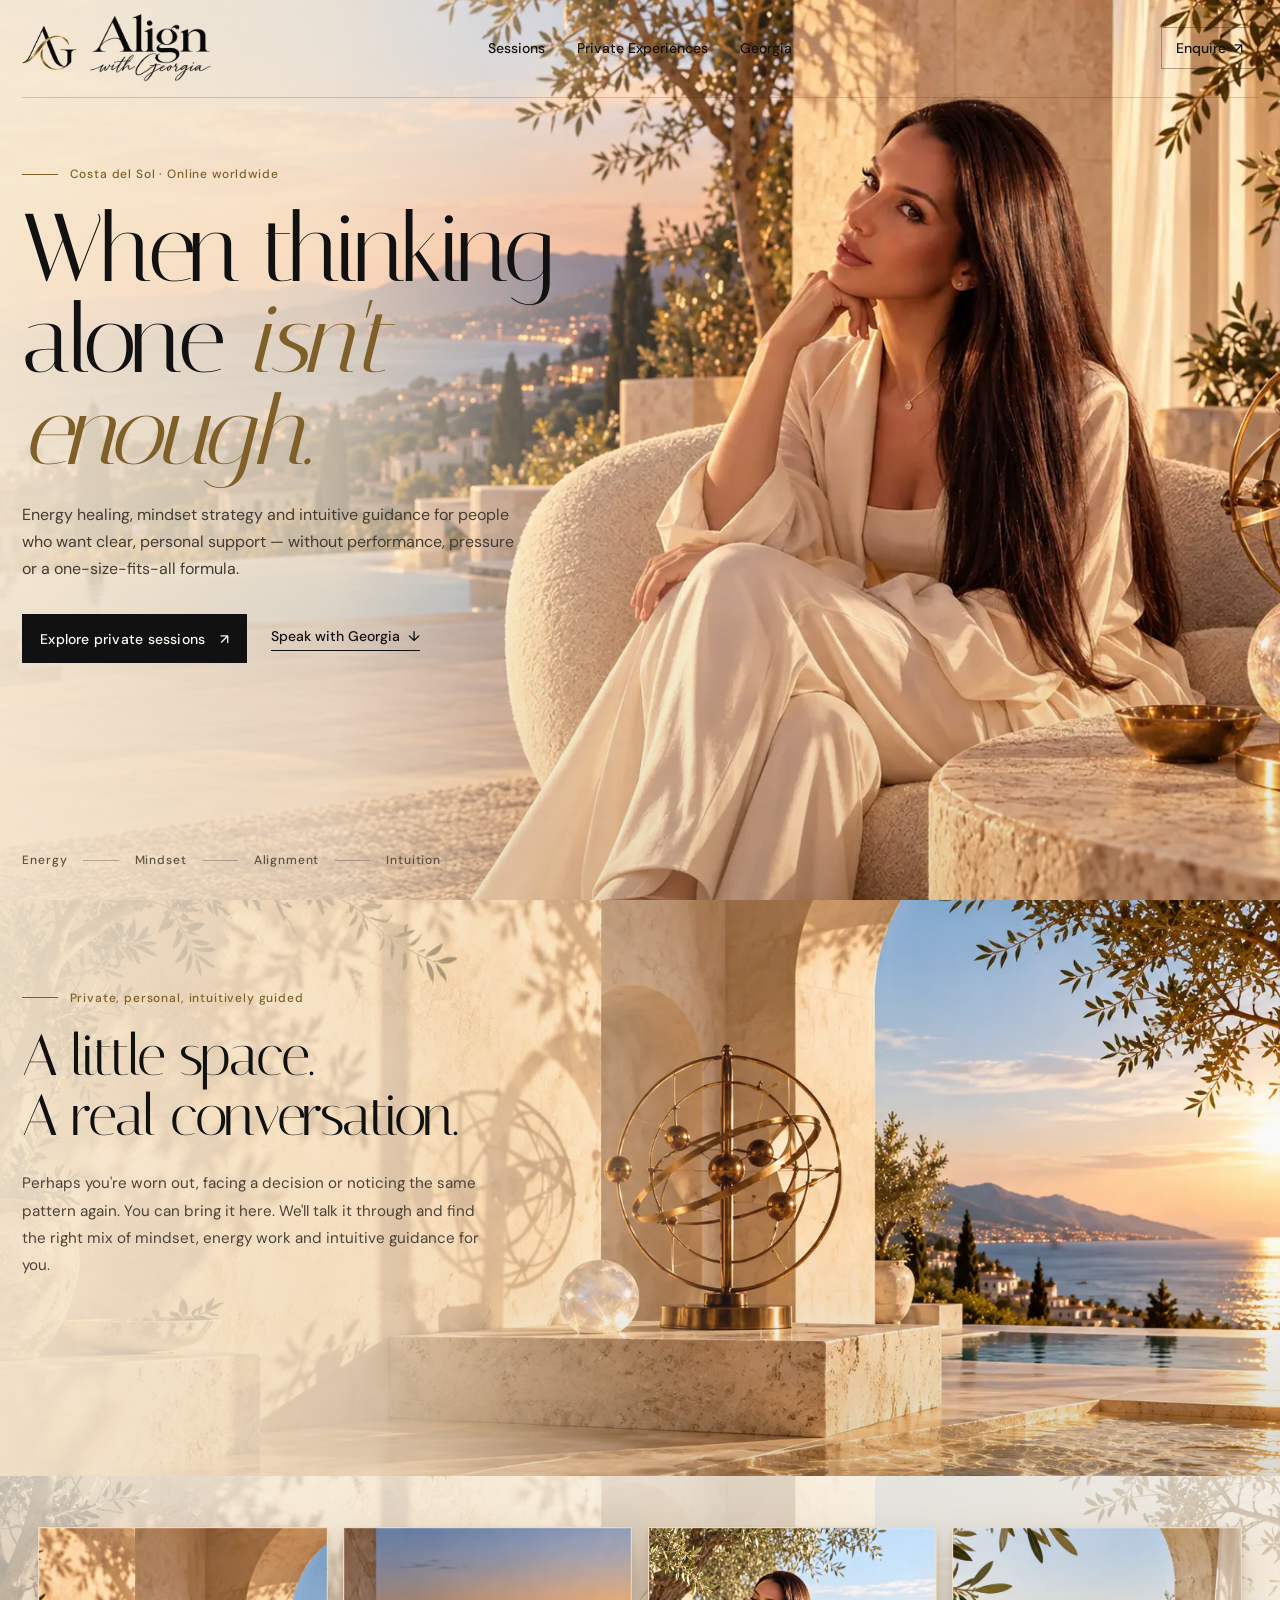
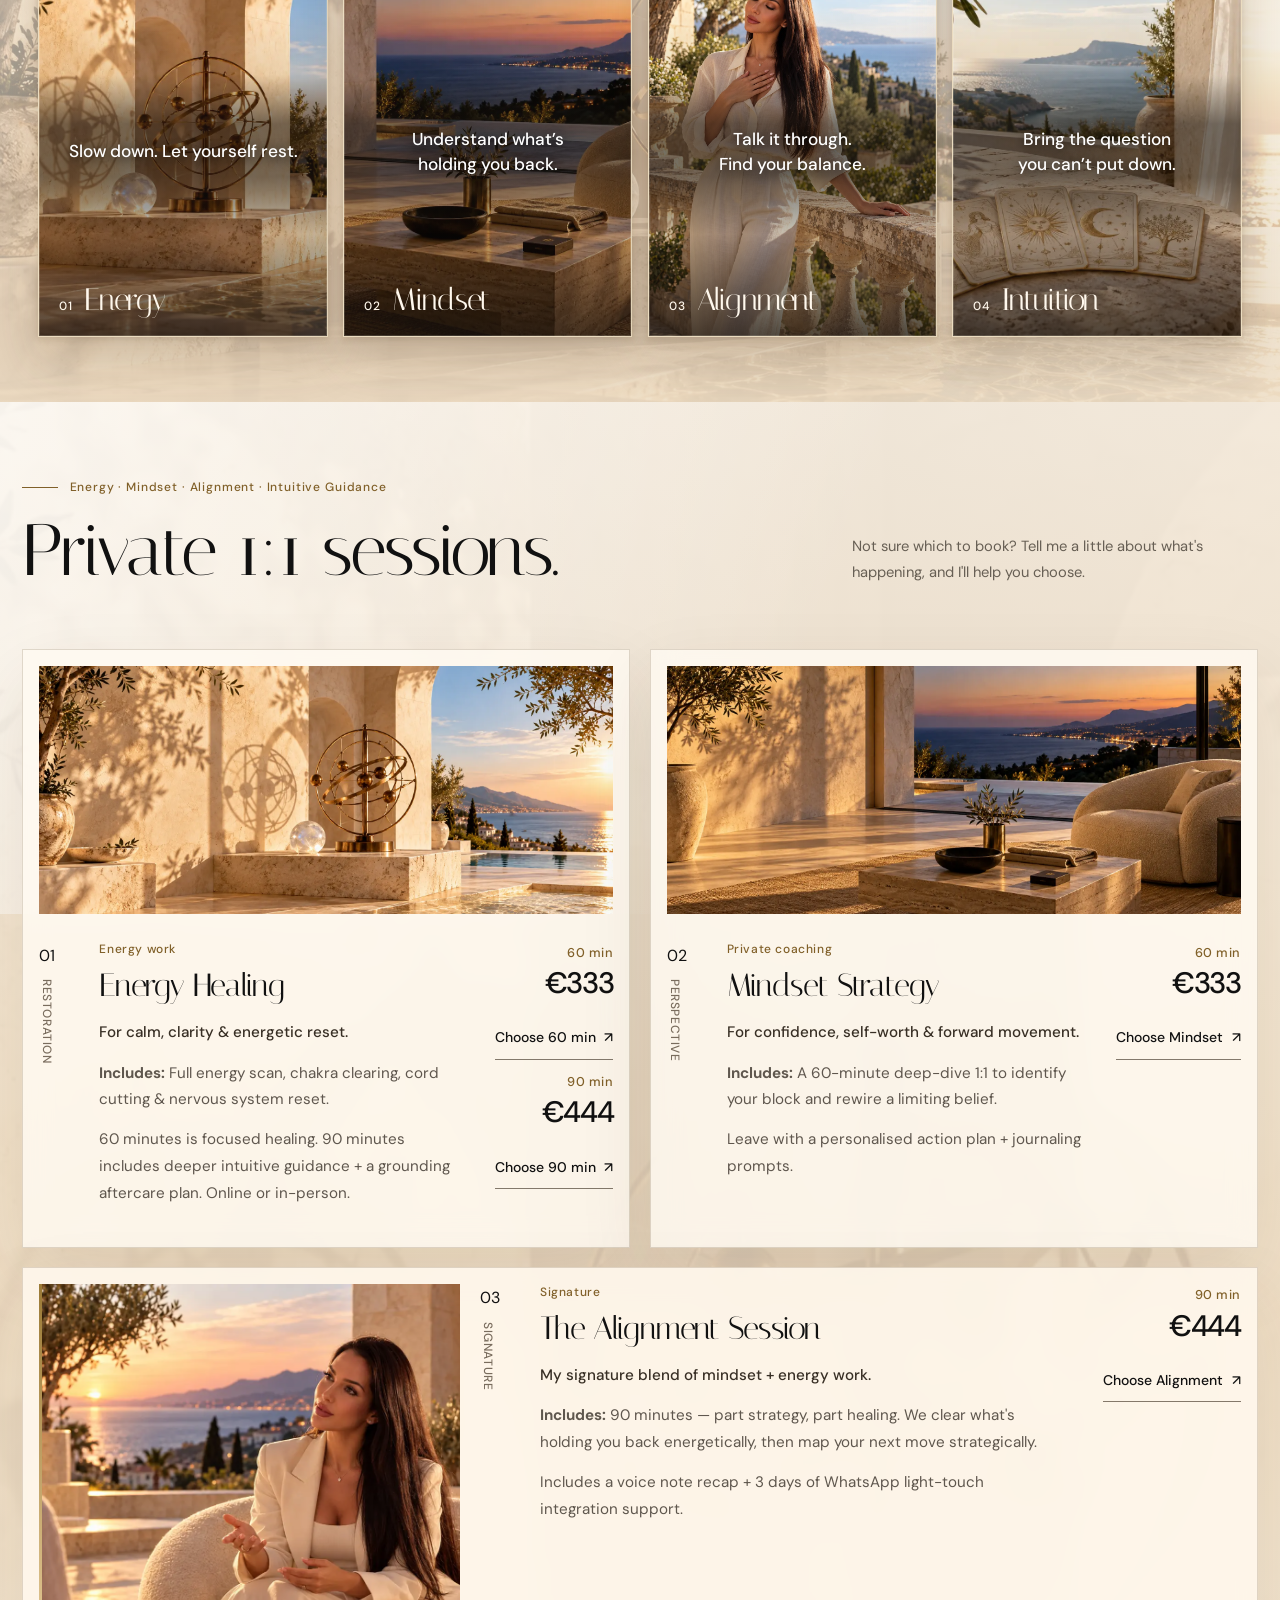
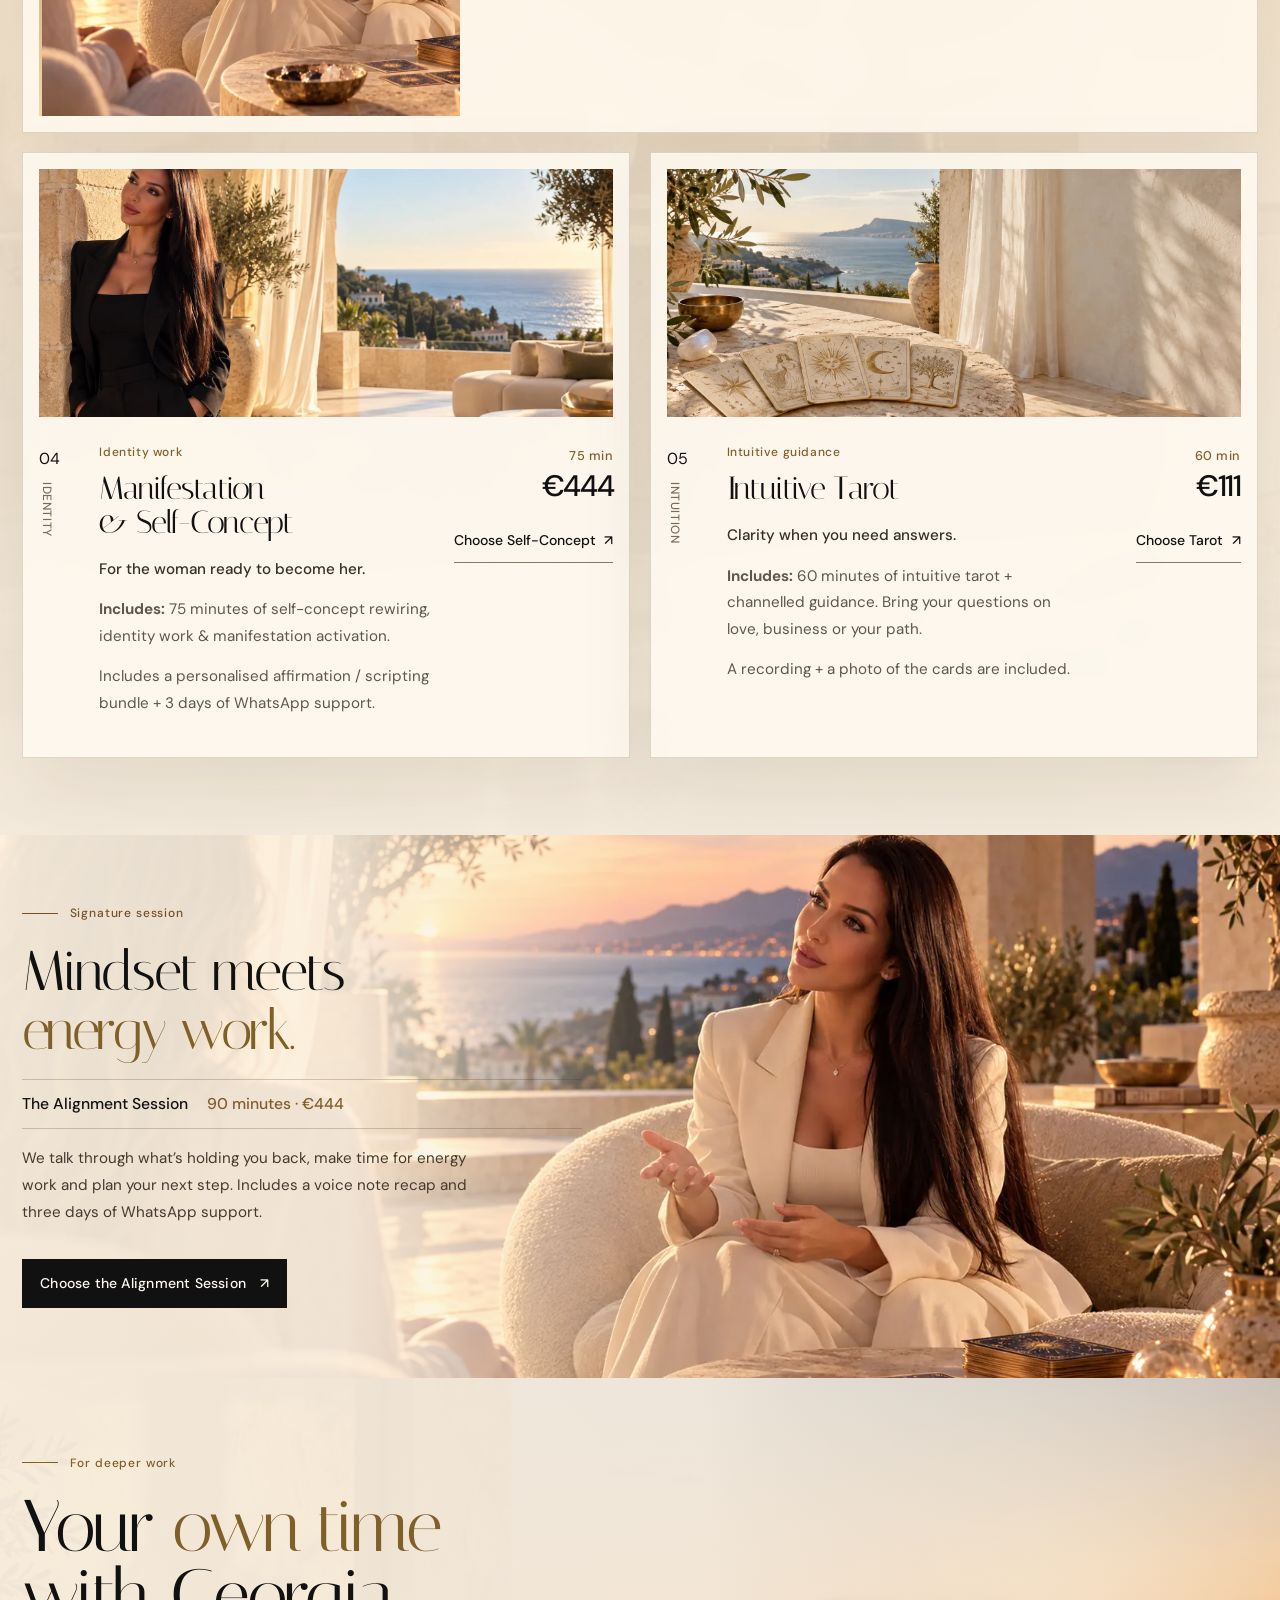
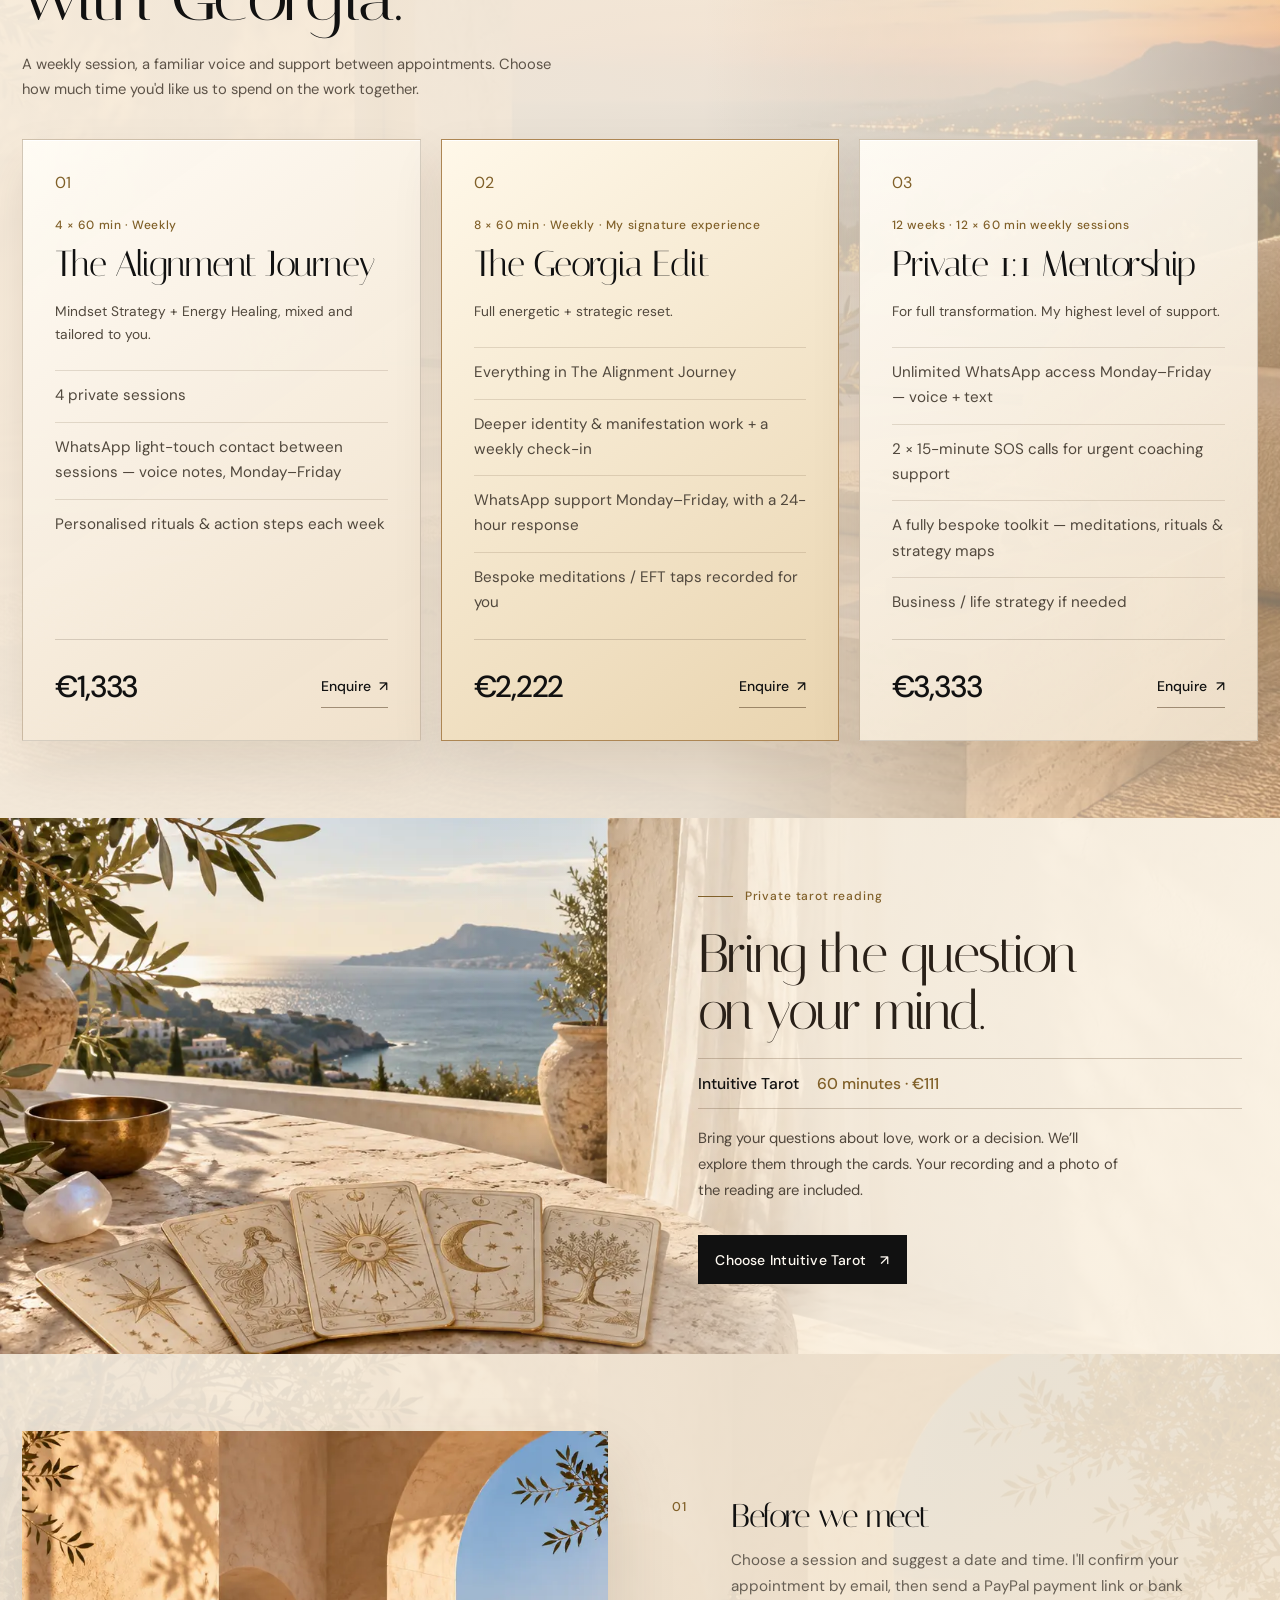
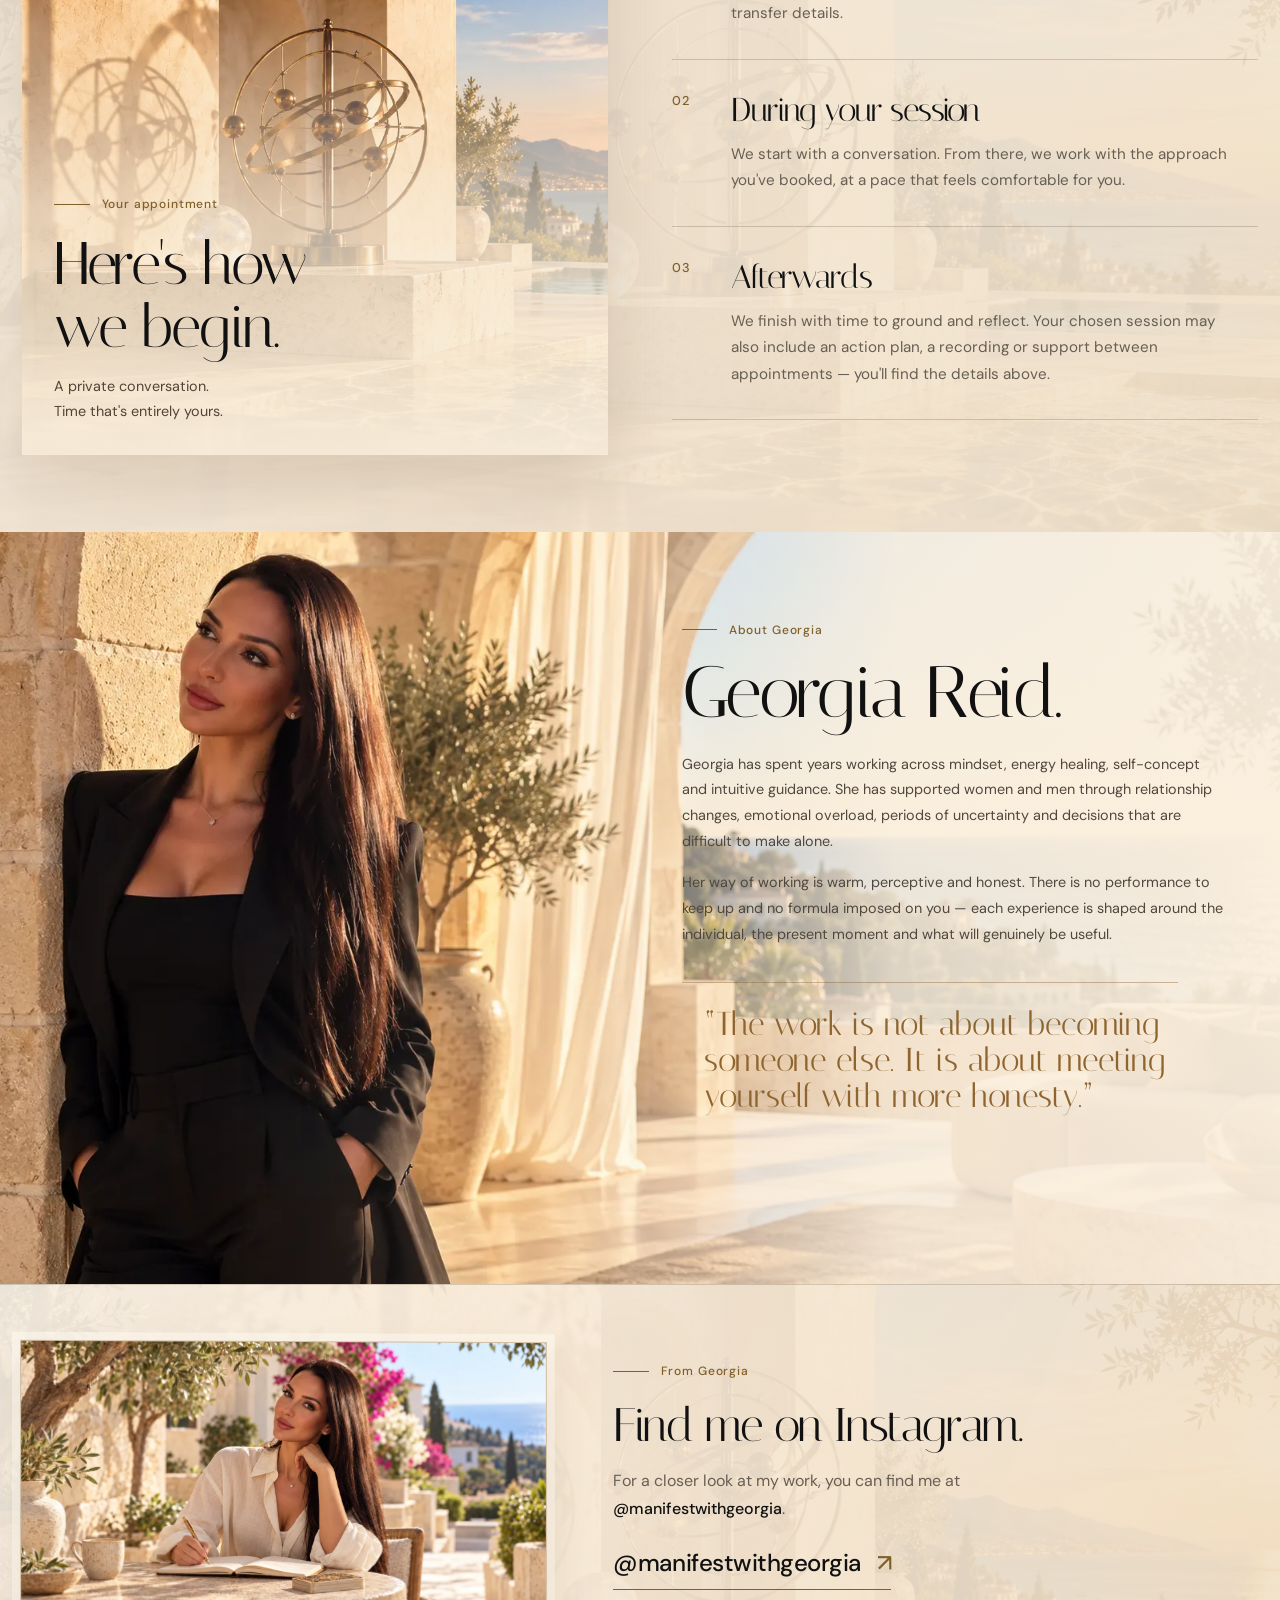
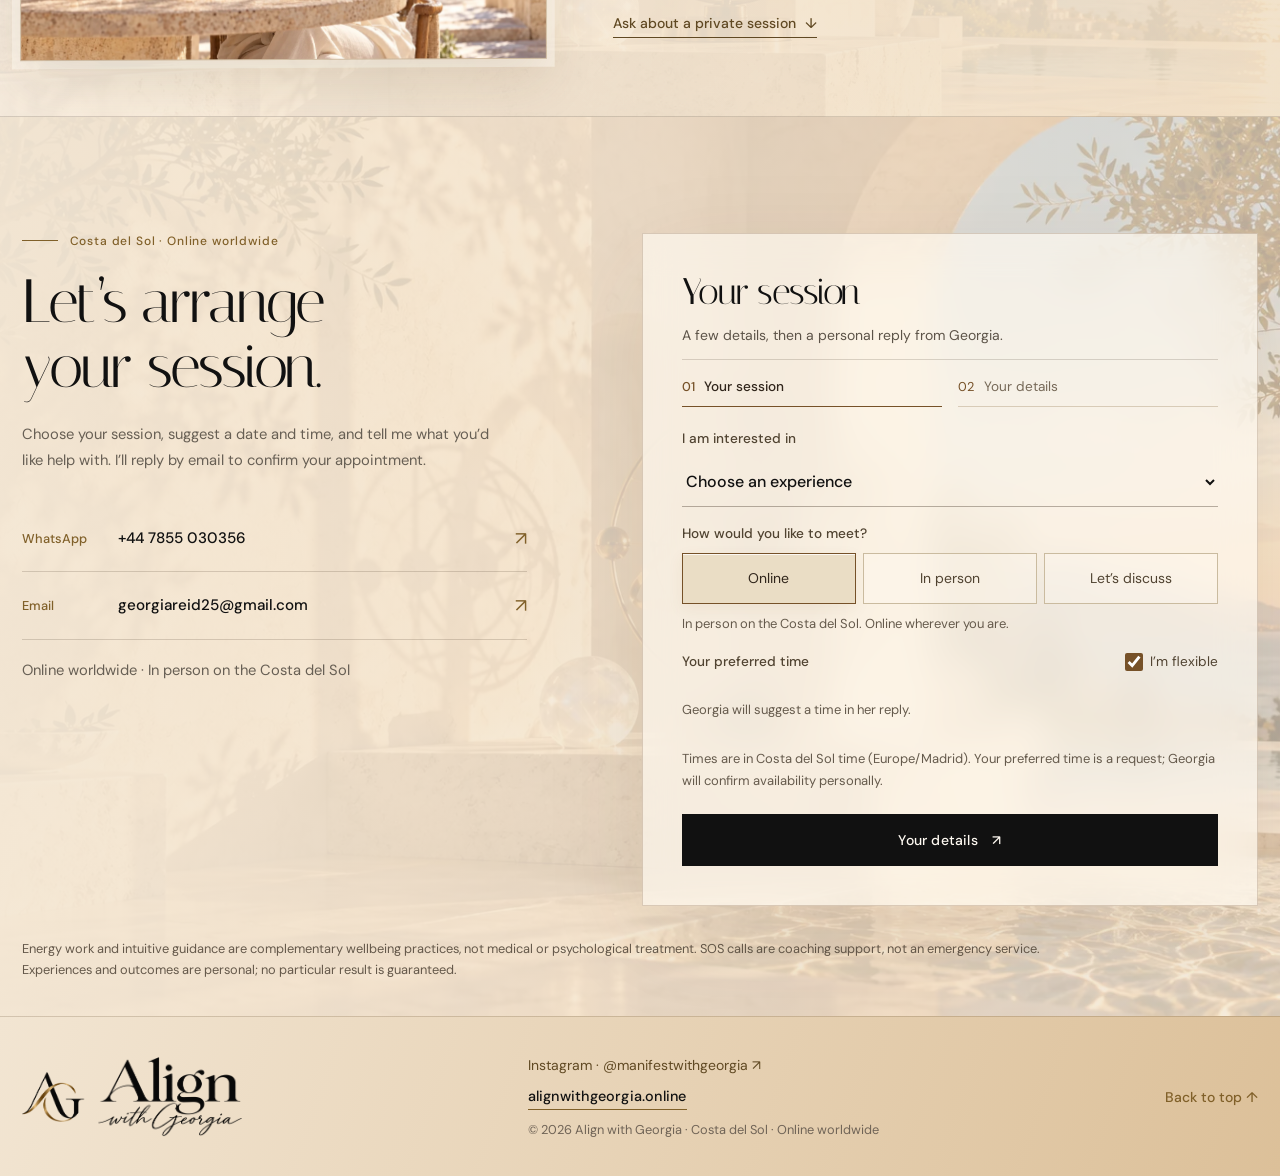
==== commit 6f512c1c: "Refine focus captions, gold accents and compact bookable session features" ====
--- a/index.html
+++ b/index.html
@@ -52,10 +52,10 @@
     <section class="focus-gallery" id="focus" aria-label="Georgia's areas of work">
       <img class="focus-backdrop" src="assets/vision/celestial-threshold-light-v1.webp" alt="" width="1672" height="941" loading="lazy" aria-hidden="true">
       <div class="focus-grid">
-        <article class="focus-card reveal"><img src="assets/vision/celestial-threshold-light-v1.webp" alt="Sunlit celestial installation for energy work" width="1672" height="941" loading="lazy"><div><span>01</span><h3>Energy</h3></div></article>
-        <article class="focus-card reveal"><img src="assets/vision/costa-del-sol-session-space-v1.webp" alt="Quiet private session space on the Costa del Sol" width="1672" height="941" loading="lazy"><div><span>02</span><h3>Mindset</h3></div></article>
-        <article class="focus-card reveal"><img src="assets/vision/georgia-alignment-session-v1.webp" alt="Georgia Reid in a private alignment conversation" width="1672" height="941" loading="lazy"><div><span>03</span><h3>Alignment</h3></div></article>
-        <article class="focus-card reveal"><img src="assets/vision/intuitive-tarot-daylight-v2.webp" alt="Gilded tarot cards on a sunlit Mediterranean terrace" width="1672" height="941" loading="lazy"><div><span>04</span><h3>Intuition</h3></div></article>
+        <article class="focus-card reveal"><img src="assets/vision/celestial-threshold-light-v1.webp" alt="Sunlit celestial installation for energy work" width="1672" height="941" loading="lazy"><div><span>01</span><h3>Energy</h3></div><p class="focus-caption">Slow down. Let yourself rest.</p></article>
+        <article class="focus-card reveal"><img src="assets/vision/costa-del-sol-session-space-v1.webp" alt="Quiet private session space on the Costa del Sol" width="1672" height="941" loading="lazy"><div><span>02</span><h3>Mindset</h3></div><p class="focus-caption">Understand what’s holding you back.</p></article>
+        <article class="focus-card reveal"><img src="assets/vision/georgia-alignment-grounding-v1.webp" alt="Georgia taking a quiet moment in a Mediterranean olive garden" width="1024" height="1536" loading="lazy"><div><span>03</span><h3>Alignment</h3></div><p class="focus-caption">Talk it through. Find your balance.</p></article>
+        <article class="focus-card reveal"><img src="assets/vision/intuitive-tarot-daylight-v2.webp" alt="Gilded tarot cards on a sunlit Mediterranean terrace" width="1672" height="941" loading="lazy"><div><span>04</span><h3>Intuition</h3></div><p class="focus-caption">Bring the question you can’t put down.</p></article>
       </div>
     </section>
 
@@ -103,13 +103,13 @@
     <section class="alignment-scene scene" aria-labelledby="alignment-title">
       <img class="scene-image" src="assets/vision/georgia-alignment-session-v1.webp" alt="Georgia Reid in a private alignment session on the Costa del Sol" width="1672" height="941" loading="lazy">
       <div class="alignment-shade" aria-hidden="true"></div>
-      <div class="alignment-copy reveal"><p class="eyebrow"><span></span>The Alignment Session · 90 min · €444</p><h2 id="alignment-title">Mindset meets<br>energy work.</h2><p>Sometimes you need to talk it through. Sometimes you need to stop thinking for a moment. This session makes room for both — with a plan for what comes next, and support for the days after.</p><a class="button button-dark" href="#request" data-preset="The Alignment Session — 90 minutes — €444">Request the signature session <span>↗</span></a></div>
+      <div class="alignment-copy reveal"><p class="eyebrow"><span></span>Signature session</p><h2 id="alignment-title">Mindset meets<br><span class="gold-text">energy work.</span></h2><p class="session-meta"><strong>The Alignment Session</strong><span>90 minutes · €444</span></p><p>We talk through what’s holding you back, make time for energy work and plan your next step. Includes a voice note recap and three days of WhatsApp support.</p><a class="button button-dark" href="#request" data-preset="The Alignment Session — 90 minutes — €444">Choose the Alignment Session <span aria-hidden="true">↗</span></a></div>
     </section>
 
     <section id="private-experiences" class="private-experiences">
       <img class="private-backdrop" src="assets/vision/costa-del-sol-session-space-v1.webp" alt="Private Mediterranean sanctuary overlooking the Costa del Sol" width="1672" height="941" loading="lazy">
       <div class="private-wash" aria-hidden="true"></div>
-      <div class="experience-intro reveal"><p class="eyebrow"><span></span>For deeper work</p><h2>Your own time<br>with Georgia.</h2><p>A weekly session, a familiar voice and support between appointments. Choose how much time you'd like us to spend on the work together.</p></div>
+      <div class="experience-intro reveal"><p class="eyebrow"><span></span>For deeper work</p><h2>Your <span class="gold-text">own time</span><br>with Georgia.</h2><p>A weekly session, a familiar voice and support between appointments. Choose how much time you'd like us to spend on the work together.</p></div>
       <div class="journeys">
         <article class="journey reveal" data-session="The Alignment Journey — 4 sessions — €1,333"><span class="journey-number">01</span><div><p>4 × 60 min · Weekly</p><h3>The Alignment Journey</h3><p>Mindset Strategy + Energy Healing, mixed and tailored to you.</p><ul class="journey-inclusions"><li>4 private sessions</li><li>WhatsApp light-touch contact between sessions — voice notes, Monday–Friday</li><li>Personalised rituals &amp; action steps each week</li></ul></div><div class="journey-action"><strong>€1,333</strong><button class="select-session" type="button">Enquire <span>↗</span></button></div></article>
         <article class="journey journey-signature reveal" data-session="The Georgia Edit — 8 sessions — €2,222"><span class="journey-number">02</span><div><p>8 × 60 min · Weekly · My signature experience</p><h3>The Georgia Edit</h3><p>Full energetic + strategic reset.</p><ul class="journey-inclusions"><li>Everything in The Alignment Journey</li><li>Deeper identity &amp; manifestation work + a weekly check-in</li><li>WhatsApp support Monday–Friday, with a 24-hour response</li><li>Bespoke meditations / EFT taps recorded for you</li></ul></div><div class="journey-action"><strong>€2,222</strong><button class="select-session" type="button">Enquire <span>↗</span></button></div></article>
@@ -120,7 +120,7 @@
     <section class="tarot-scene scene" aria-labelledby="tarot-title">
       <img class="scene-image" src="assets/vision/intuitive-tarot-daylight-v2.webp" alt="Gilded tarot cards and moonstone on a sunlit Mediterranean terrace" width="1672" height="941" loading="lazy">
       <div class="tarot-shade" aria-hidden="true"></div>
-      <div class="tarot-copy reveal"><p class="eyebrow"><span></span>Intuitive Tarot · 60 min · €111</p><h2 id="tarot-title">Bring the question<br>on your mind.</h2><p>Love, work, a decision you keep returning to. Bring your questions and we'll explore them through the cards and intuitive guidance. You can revisit the reading afterwards with your recording and a photo of the cards.</p><a class="text-link" href="#request" data-preset="Intuitive Tarot — 60 minutes — €111">Request a tarot session <span>↗</span></a></div>
+      <div class="tarot-copy reveal"><p class="eyebrow"><span></span>Private tarot reading</p><h2 id="tarot-title">Bring the question<br>on your mind.</h2><p class="session-meta"><strong>Intuitive Tarot</strong><span>60 minutes · €111</span></p><p>Bring your questions about love, work or a decision. We’ll explore them through the cards. Your recording and a photo of the reading are included.</p><a class="button button-dark" href="#request" data-preset="Intuitive Tarot — 60 minutes — €111">Choose Intuitive Tarot <span aria-hidden="true">↗</span></a></div>
     </section>
 
     <section id="experience" class="experience-section">
--- a/styles.css
+++ b/styles.css
@@ -74,14 +74,18 @@
 .focus-card:hover{z-index:2;transform:translateY(-.55rem) rotateX(1.5deg);box-shadow:0 2.5rem 5rem rgba(70,46,20,.2)}
 .focus-card:nth-child(2):hover,.focus-card:nth-child(4):hover{transform:translateY(.35rem) rotateX(1.5deg)}
 .focus-card img{position:absolute;inset:0;width:100%;height:100%;object-fit:cover;transition:transform .8s var(--ease)}
-.focus-card:nth-child(1) img{object-position:56% center}.focus-card:nth-child(2) img{object-position:64% center}.focus-card:nth-child(3) img{object-position:64% center}.focus-card:nth-child(4) img{object-position:28% center}
+.focus-card:nth-child(1) img{object-position:56% center}.focus-card:nth-child(2) img{object-position:64% center}.focus-card:nth-child(3) img{object-position:50% 30%}.focus-card:nth-child(4) img{object-position:28% center}
 .focus-card:hover img{transform:scale(1.035)}
-.focus-card:after{position:absolute;inset:0;content:"";background:linear-gradient(180deg,transparent 54%,rgba(26,20,15,.76) 100%);box-shadow:inset 0 0 0 1px rgba(255,247,231,.16)}
+.focus-card:after{position:absolute;inset:0;content:"";background:linear-gradient(180deg,transparent 20%,rgba(26,20,15,.08) 36%,rgba(26,20,15,.6) 48%,rgba(26,20,15,.6) 61%,rgba(26,20,15,.24) 75%,rgba(26,20,15,.76) 100%);box-shadow:inset 0 0 0 1px rgba(255,247,231,.16)}
 .focus-card>div{position:absolute;z-index:2;right:1.25rem;bottom:1.35rem;left:1.25rem;display:flex;align-items:baseline;gap:.7rem;color:#fff8ed}
 .focus-card span{font-size:.75rem;font-weight:500;letter-spacing:.07em;text-transform:none}
 .focus-card h3{margin:0;font-size:clamp(1.8rem,2.4vw,2.55rem)}
-
-.sessions-section{position:relative;isolation:isolate;padding:clamp(7rem,10vw,10rem) var(--pad);overflow:hidden;background:#e8d5b8}
+.focus-caption{position:absolute;z-index:2;top:55%;left:1.4rem;right:1.4rem;margin:0;transform:translateY(-50%);color:#fff;text-align:center;font-family:inherit;font-size:clamp(1rem,1.35vw,1.2rem);font-weight:500;line-height:1.45;text-wrap:balance;text-shadow:0 2px 12px rgba(0,0,0,.9)}
+.gold-text{color:var(--bronze)}
+.session-meta{display:flex;flex-wrap:wrap;align-items:baseline;gap:.4rem 1.15rem;margin:0 0 1rem;padding:.85rem 0;border-top:1px solid rgba(83,58,30,.25);border-bottom:1px solid rgba(83,58,30,.25);font-size:.98rem;color:var(--ink)}
+.session-meta strong{font-weight:500}.session-meta span{white-space:nowrap;color:var(--bronze);font-weight:500}
+
+.sessions-section{position:relative;isolation:isolate;padding:clamp(4rem,6vw,6rem) var(--pad);overflow:hidden;background:#e8d5b8}
 .sessions-backdrop{position:absolute;z-index:-3;inset:0;width:100%;height:100%;object-fit:cover;object-position:center top;filter:saturate(.75)}
 .sessions-wash{position:absolute;z-index:-2;inset:0;background:linear-gradient(180deg,rgba(247,239,226,.94),rgba(238,222,198,.89) 45%,rgba(246,238,225,.96))}
 .sessions-section:after{position:absolute;z-index:-1;top:0;right:0;left:0;height:32rem;content:"";background:linear-gradient(110deg,rgba(255,255,255,.55),transparent 62%)}
@@ -114,19 +118,19 @@
 .select-session span{transition:transform .22s var(--ease)}
 .select-session:hover span{transform:translate(3px,-3px)}
 
-.alignment-scene{min-height:43rem}
+.alignment-scene{min-height:32rem}
 .alignment-scene .scene-image{object-position:center}
 .alignment-shade{position:absolute;z-index:-1;inset:0;background:linear-gradient(90deg,rgba(251,241,225,.94),rgba(251,241,225,.89) 27%,rgba(251,241,225,.24) 49%,transparent 67%)}
-.alignment-copy{width:min(35rem,calc(100% - 3rem));margin-left:var(--pad);margin-right:auto;padding:clamp(6rem,9vw,9rem) 0;color:var(--ink)}
+.alignment-copy{width:min(35rem,calc(100% - 3rem));margin-left:var(--pad);margin-right:auto;padding:clamp(3.5rem,5.5vw,5rem) 0;color:var(--ink)}
 .alignment-copy .eyebrow{color:#755027}
-.alignment-copy h2{margin-bottom:1.5rem;font-size:clamp(3.1rem,4.8vw,5rem);line-height:1.04}
-.alignment-copy>p:not(.eyebrow){max-width:28rem;margin-bottom:2rem;color:#443a30;font-size:.95rem;line-height:1.8}
-
-.private-experiences{position:relative;isolation:isolate;padding:clamp(7rem,10vw,10rem) var(--pad);overflow:hidden;background:#dfc39c;color:var(--ink)}
+.alignment-copy h2{margin-bottom:1.2rem;font-size:clamp(2.9rem,4.4vw,4.6rem);line-height:1.04}
+.alignment-copy>p:not(.eyebrow):not(.session-meta){max-width:28rem;margin-bottom:2rem;color:#443a30;font-size:.95rem;line-height:1.8}
+
+.private-experiences{position:relative;isolation:isolate;padding:clamp(4rem,6vw,6rem) var(--pad);overflow:hidden;background:#dfc39c;color:var(--ink)}
 .private-backdrop{position:absolute;z-index:-3;inset:0;width:100%;height:100%;object-fit:cover;object-position:center}
 .private-wash{position:absolute;z-index:-2;inset:0;background:linear-gradient(90deg,rgba(247,237,222,.97) 0%,rgba(247,237,222,.93) 55%,rgba(235,210,176,.58) 100%)}
 .private-experiences:before{position:absolute;z-index:-1;inset:0;content:"";background:radial-gradient(circle at 83% 25%,rgba(255,250,235,.48),transparent 23rem)}
-.experience-intro{max-width:55rem;margin-bottom:4rem}
+.experience-intro{max-width:55rem;margin-bottom:2.25rem}
 .experience-intro .eyebrow{color:var(--bronze)}
 .experience-intro h2{margin-bottom:1.35rem}
 .experience-intro>p:last-child{max-width:35rem;color:#5d5348;font-size:.92rem;line-height:1.75}
@@ -146,12 +150,12 @@
 .service-main .session-lead{color:#382f25!important;font-weight:500}
 .journey .select-session{border-color:rgba(79,55,29,.5);color:var(--ink)}
 
-.tarot-scene{min-height:43rem}
+.tarot-scene{min-height:32rem}
 .tarot-scene .scene-image{object-position:center}
 .tarot-shade{position:absolute;z-index:-1;inset:0;background:linear-gradient(90deg,transparent 35%,rgba(251,243,229,.12) 48%,rgba(251,243,229,.89) 65%,rgba(251,243,229,.96))}
-.tarot-copy{width:min(36rem,calc(100% - 3rem));margin-left:auto;margin-right:var(--pad);padding:clamp(6rem,9vw,9rem) 2rem;color:#292018}
-.tarot-copy h2{margin-bottom:1.35rem;font-size:clamp(3rem,4.5vw,4.9rem);line-height:1.06}
-.tarot-copy>p:not(.eyebrow){max-width:27rem;margin-bottom:2rem;color:#50463b;font-size:.92rem;line-height:1.78}
+.tarot-copy{width:min(36rem,calc(100% - 3rem));margin-left:auto;margin-right:var(--pad);padding:clamp(3.5rem,5.5vw,5rem) 1rem;color:#292018}
+.tarot-copy h2{margin-bottom:1.2rem;font-size:clamp(2.9rem,4.2vw,4.6rem);line-height:1.06}
+.tarot-copy>p:not(.eyebrow):not(.session-meta){max-width:27rem;margin-bottom:2rem;color:#50463b;font-size:.92rem;line-height:1.78}
 
 .experience-section{position:relative;display:grid;grid-template-columns:1fr 1fr;gap:clamp(2rem,5vw,5rem);padding:clamp(4rem,6vw,6rem) var(--pad);background:linear-gradient(120deg,rgba(246,238,225,.93),rgba(240,226,204,.92)),url("assets/vision/celestial-threshold-light-v1.webp") center/cover}
 .experience-visual{position:relative;min-height:39rem;overflow:hidden;box-shadow:0 2rem 4rem rgba(76,48,19,.15);isolation:isolate}
@@ -174,7 +178,7 @@
 .about-copy>p:not(.eyebrow){max-width:34rem;margin-bottom:1rem;color:#50483f;font-size:.9rem;line-height:1.78}
 blockquote{max-width:31rem;margin:2.2rem 0 0;padding:1.4rem 0 0 1.4rem;border-top:1px solid rgba(141,94,42,.4);color:#8e642f;font-size:clamp(1.75rem,2.6vw,2.75rem);line-height:1.08}
 
-.request-section{position:relative;isolation:isolate;display:grid;grid-template-columns:.82fr 1fr;gap:clamp(4rem,9vw,9rem);padding:clamp(6.5rem,9vw,9rem) var(--pad);overflow:hidden;background:#eee0ca}
+.request-section{position:relative;isolation:isolate;display:grid;grid-template-columns:.82fr 1fr;column-gap:clamp(4rem,9vw,9rem);row-gap:2rem;padding:clamp(6.5rem,9vw,9rem) var(--pad) 2.2rem;overflow:hidden;background:#eee0ca}
 .request-backdrop{position:absolute;z-index:-2;inset:0;background:linear-gradient(90deg,rgba(244,232,214,.97),rgba(244,232,214,.72)),url("assets/vision/celestial-threshold-light-v1.webp") center/cover}
 .request-intro h2{max-width:15ch;margin-bottom:1.4rem;font-size:clamp(3.1rem,4.8vw,5rem);line-height:1.05;text-wrap:balance}
 .request-intro>p:not(.eyebrow){max-width:30rem;color:var(--muted);font-size:.92rem;line-height:1.78}
@@ -232,7 +236,7 @@
   .service-price{align-items:flex-start;flex-direction:row;flex-wrap:wrap;text-align:left}.service-price .select-session{flex-basis:100%;width:max-content}
   .experience-section{grid-template-columns:1fr;gap:2rem}.experience-visual{min-height:32rem}.experience-heading{top:auto}
   .journeys{grid-template-columns:1fr}.journey{gap:1rem}.journey-inclusions{grid-template-columns:repeat(2,minmax(0,1fr));column-gap:2rem}.journey-action{margin-top:1rem}
-  .request-section{grid-template-columns:1fr;gap:3.5rem}
+  .request-section{grid-template-columns:1fr;column-gap:0;row-gap:2rem}
 }
 
 @media(max-width:700px){
@@ -244,12 +248,12 @@
   .focus-gallery{padding:1.5rem 1.15rem 1.7rem}.focus-grid{display:flex;gap:.7rem;margin-right:-1.15rem;overflow-x:auto;padding:0 1.15rem 1.2rem 0;scroll-snap-type:x mandatory;scrollbar-width:none}.focus-grid::-webkit-scrollbar{display:none}.focus-card{flex:0 0 78vw;min-height:25rem;scroll-snap-align:start}.focus-card h3{font-size:2rem}
   .sessions-section{padding:5rem 1.15rem}.section-heading{margin-bottom:2.5rem}.section-heading h2,.experience-intro h2,.experience-heading h2,.request-intro h2{font-size:clamp(3.2rem,13vw,4.45rem)}
   .services{grid-template-columns:1fr}.service,.service-featured{grid-column:auto;grid-template-columns:2.2rem minmax(0,1fr);grid-template-areas:"art art" "index main" "price price";grid-template-rows:14.5rem auto auto;min-height:0;margin:0;padding:1rem;gap:1.2rem}.service:hover{transform:none}.service-featured:before{top:1rem;right:1rem;bottom:auto;left:1rem;width:auto;height:3px}.service-index p{display:none}.service-main h3{font-size:clamp(2rem,8.8vw,2.4rem)}.service-main>p:not(.service-kicker){font-size:.95rem}.service-price{grid-column:1/-1;align-items:flex-start;flex-direction:row;flex-wrap:wrap;padding-left:3.4rem;text-align:left}.service-price p{font-size:2rem}.service-price .select-session{flex-basis:100%;width:max-content}
-  .alignment-scene{min-height:0}.alignment-scene .scene-image{height:27rem;object-position:63% top}.alignment-shade{background:linear-gradient(0deg,#f7ecd9 0%,#f7ecd9 42%,rgba(247,236,217,.1) 68%,transparent 90%)}.alignment-copy{width:100%;margin:0;padding:25rem 1.15rem 3.6rem}.alignment-copy h2{font-size:clamp(3rem,11.5vw,4rem)}
-  .private-experiences{padding:5rem 1.15rem}.private-backdrop{object-position:63% center}.private-wash{background:linear-gradient(180deg,rgba(247,237,222,.97),rgba(247,237,222,.91))}.journey{padding:1.5rem;gap:1rem}.journey:hover{transform:none}.journey-inclusions{grid-template-columns:1fr}.journey h3{font-size:2.45rem}
-  .tarot-scene{min-height:0}.tarot-scene .scene-image{height:26rem;object-position:22% center}.tarot-shade{background:linear-gradient(0deg,#f9efde 0%,#f9efde 44%,rgba(249,239,222,.15) 67%,transparent 80%)}.tarot-copy{width:100%;margin:0;padding:25rem 1.15rem 3.4rem}.tarot-copy h2{font-size:clamp(3rem,11.5vw,4rem)}
+  .alignment-scene{min-height:0}.alignment-scene .scene-image{height:19rem;object-position:63% top}.alignment-shade{background:linear-gradient(0deg,#f7ecd9 0%,#f7ecd9 42%,rgba(247,236,217,.1) 68%,transparent 90%)}.alignment-copy{width:100%;margin:0;padding:18rem 1.15rem 2.4rem}.alignment-copy h2{font-size:clamp(2.6rem,10.4vw,3.4rem)}
+  .private-experiences{padding:3.2rem 1.15rem}.private-backdrop{object-position:63% center}.private-wash{background:linear-gradient(180deg,rgba(247,237,222,.97),rgba(247,237,222,.91))}.journey{padding:1.5rem;gap:1rem}.journey:hover{transform:none}.journey-inclusions{grid-template-columns:1fr}.journey h3{font-size:2.45rem}
+  .tarot-scene{min-height:0}.tarot-scene .scene-image{height:19rem;object-position:22% center}.tarot-shade{background:linear-gradient(0deg,#f9efde 0%,#f9efde 44%,rgba(249,239,222,.15) 67%,transparent 80%)}.tarot-copy{width:100%;margin:0;padding:18rem 1.15rem 2.4rem}.tarot-copy h2{font-size:clamp(2.6rem,10.4vw,3.4rem)}
   .experience-section{padding:4rem 1.15rem}.experience-visual{min-height:30rem}.experience-heading{right:1.4rem;bottom:1.5rem;left:1.4rem}.process li{grid-template-columns:2.2rem 1fr;gap:1rem;padding:2rem 0}.process h3{font-size:2.35rem}
   .about-georgia{min-height:0;background:linear-gradient(rgba(250,239,222,.91),rgba(250,239,222,.96)),url("assets/vision/georgia-about-fullbleed-v2.webp") center/cover}.about-georgia .scene-image{position:relative;display:block;height:30rem;object-position:23% top;z-index:0}.about-shade{display:none}.about-copy{width:100%;margin:0;padding:3rem 1.15rem 3.5rem}.about-copy h2{font-size:clamp(3.1rem,12.8vw,4.35rem)}
-  .request-section{padding:5rem 1.15rem}.request-form{padding:1.25rem}.direct-contact a{max-width:100%;grid-template-columns:4.7rem minmax(0,1fr) auto;font-size:.875rem;gap:.5rem}.request-intro h2{font-size:clamp(2.8rem,11.5vw,3.8rem)}.site-footer{align-items:flex-start;flex-direction:column;min-height:0;padding:3rem 1.15rem}
+  .request-section{padding:4rem 1.15rem 1.5rem}.request-form{padding:1.25rem}.direct-contact a{max-width:100%;grid-template-columns:4.7rem minmax(0,1fr) auto;font-size:.875rem;gap:.5rem}.request-intro h2{font-size:clamp(2.8rem,11.5vw,3.8rem)}.site-footer{align-items:flex-start;flex-direction:column;min-height:0;padding:3rem 1.15rem}
 }
 
 @media(prefers-reduced-motion:reduce){html{scroll-behavior:auto}.reveal.is-entering{animation:none}.button,.select-session span,.focus-card,.focus-card img,.service,.service-art img,.journey{transition:none}}
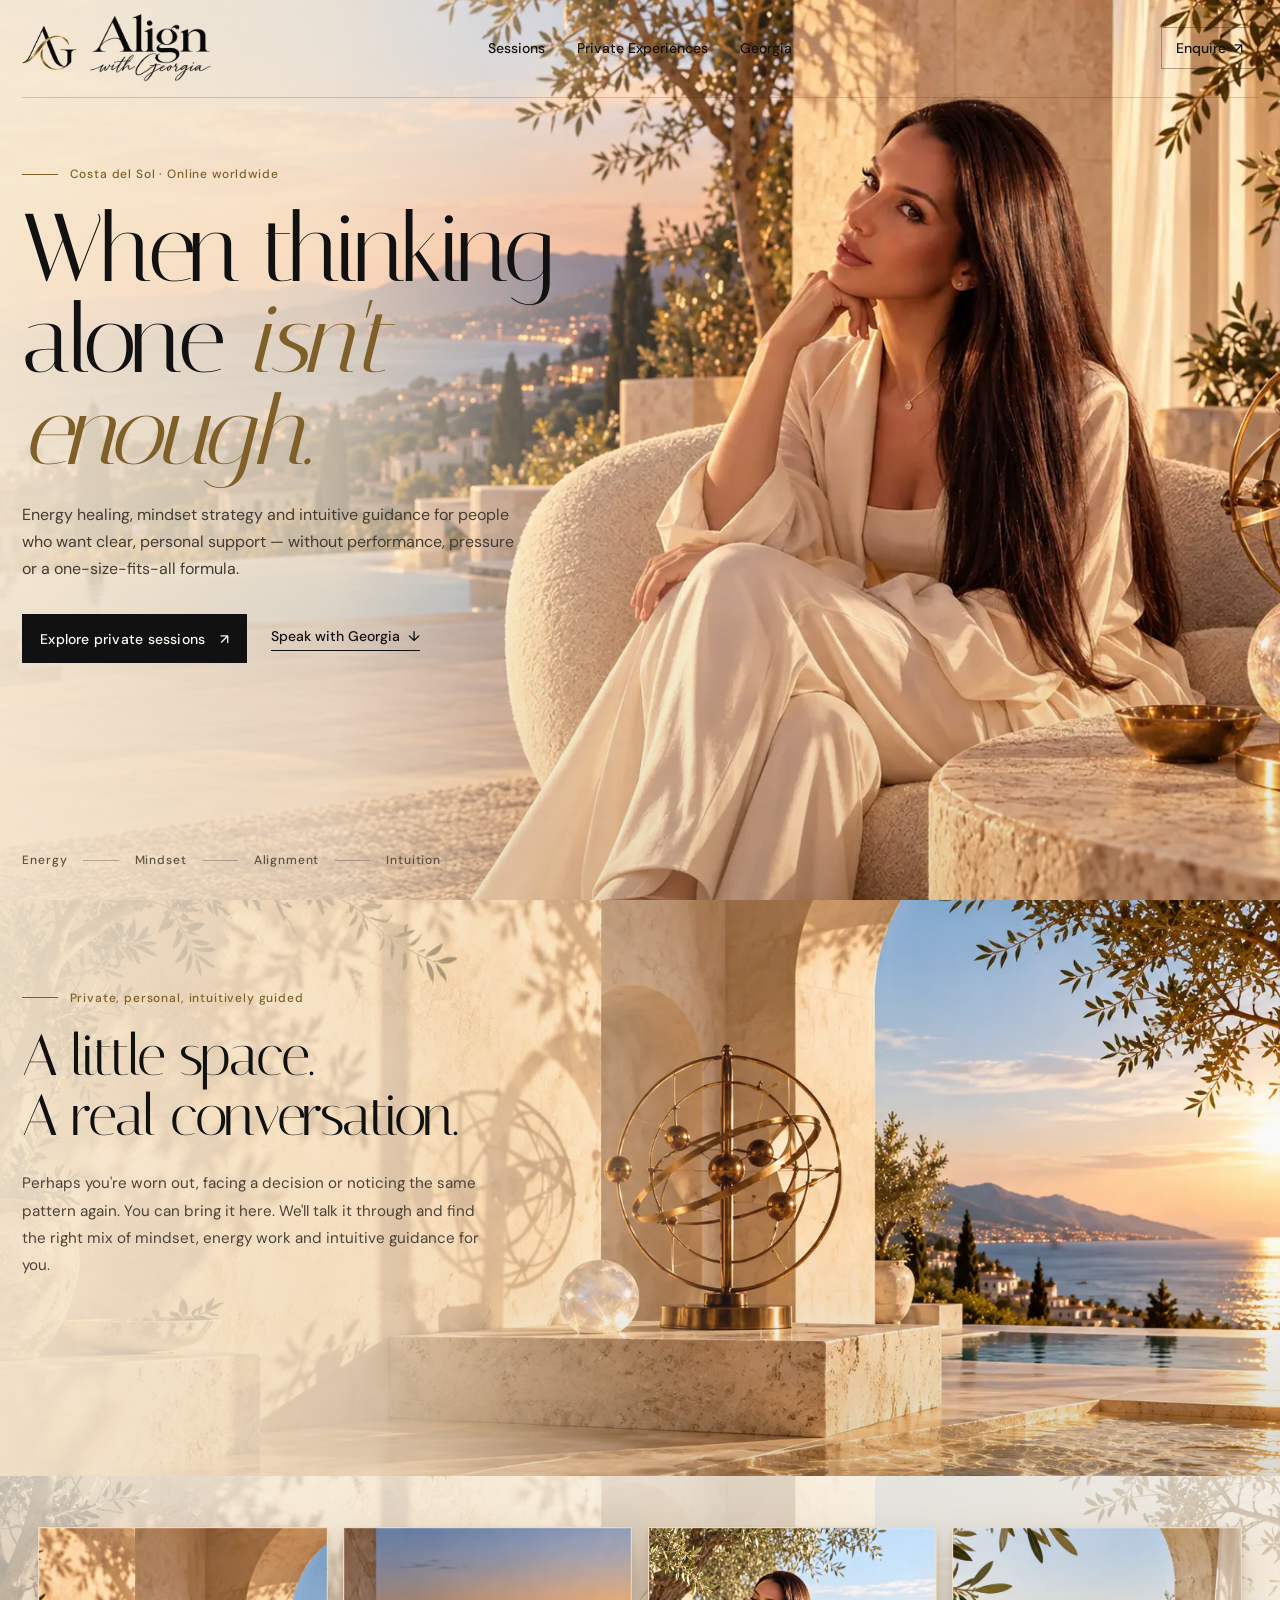
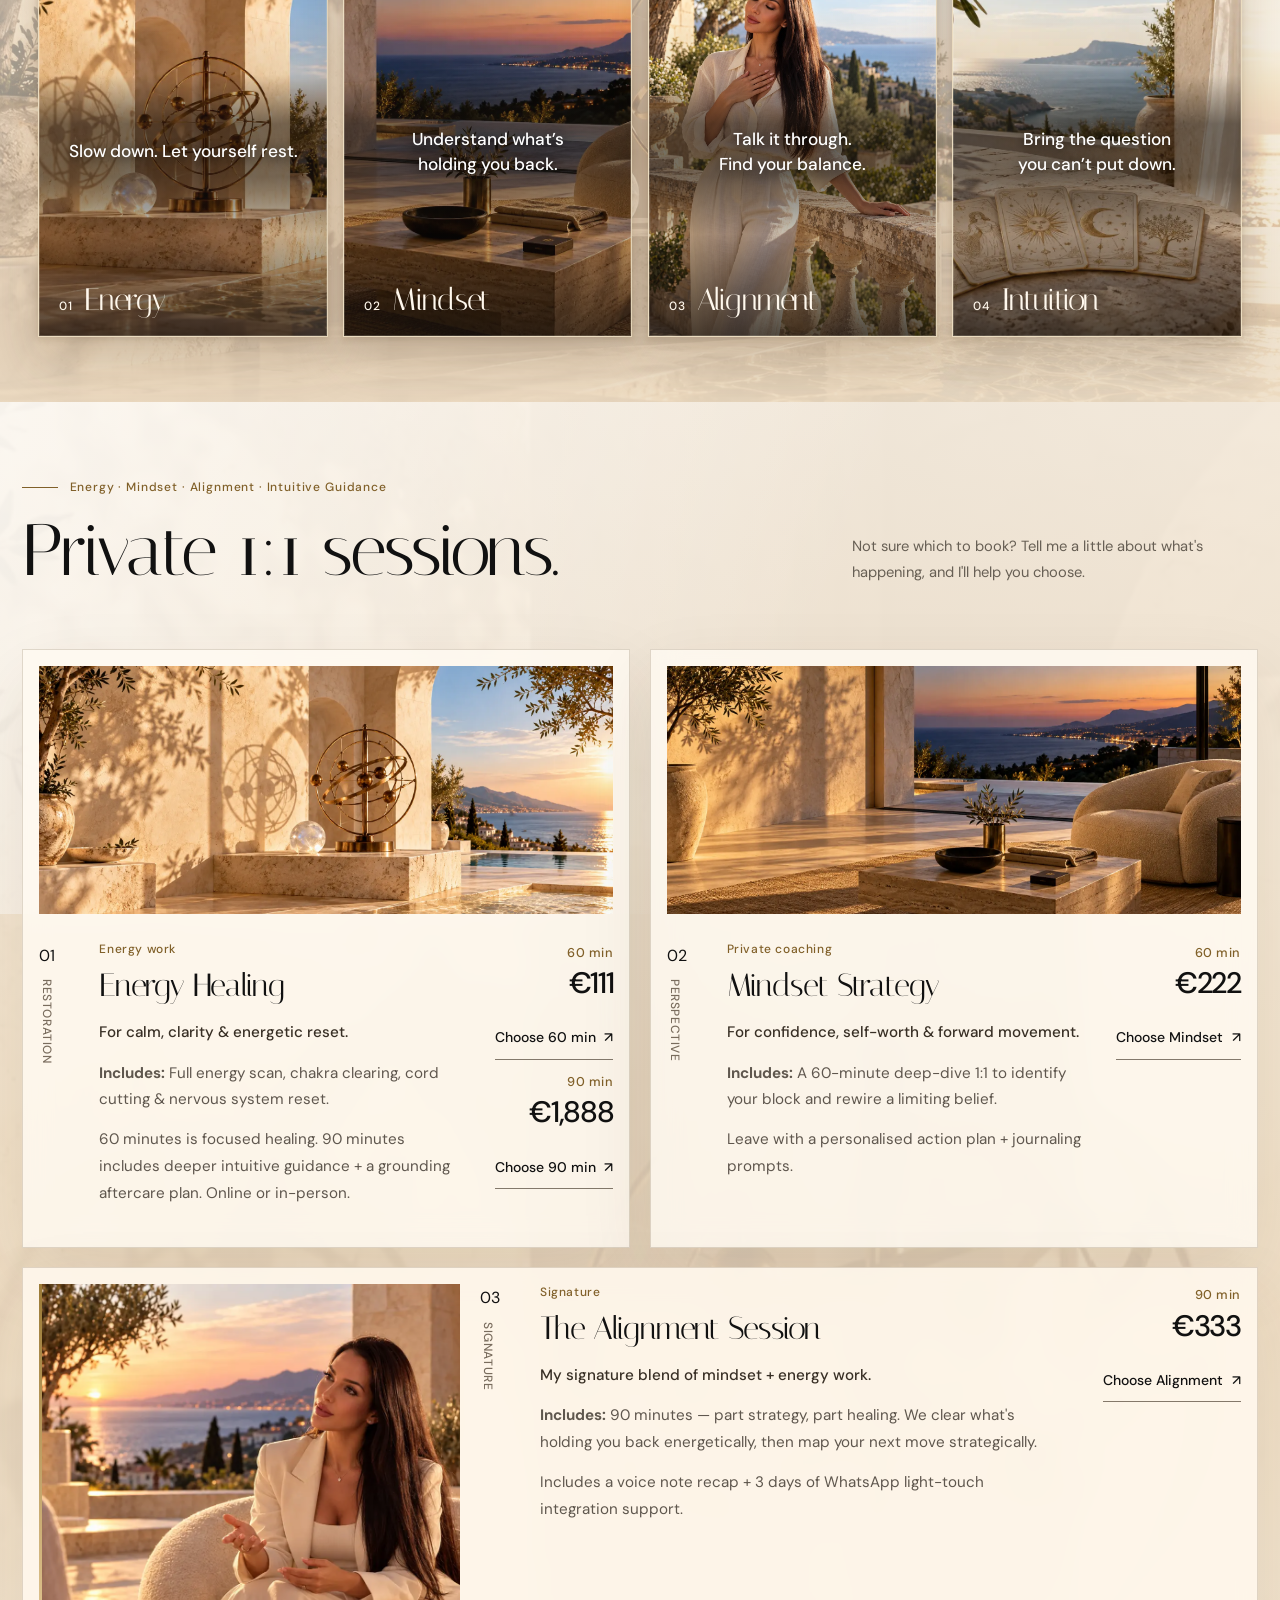
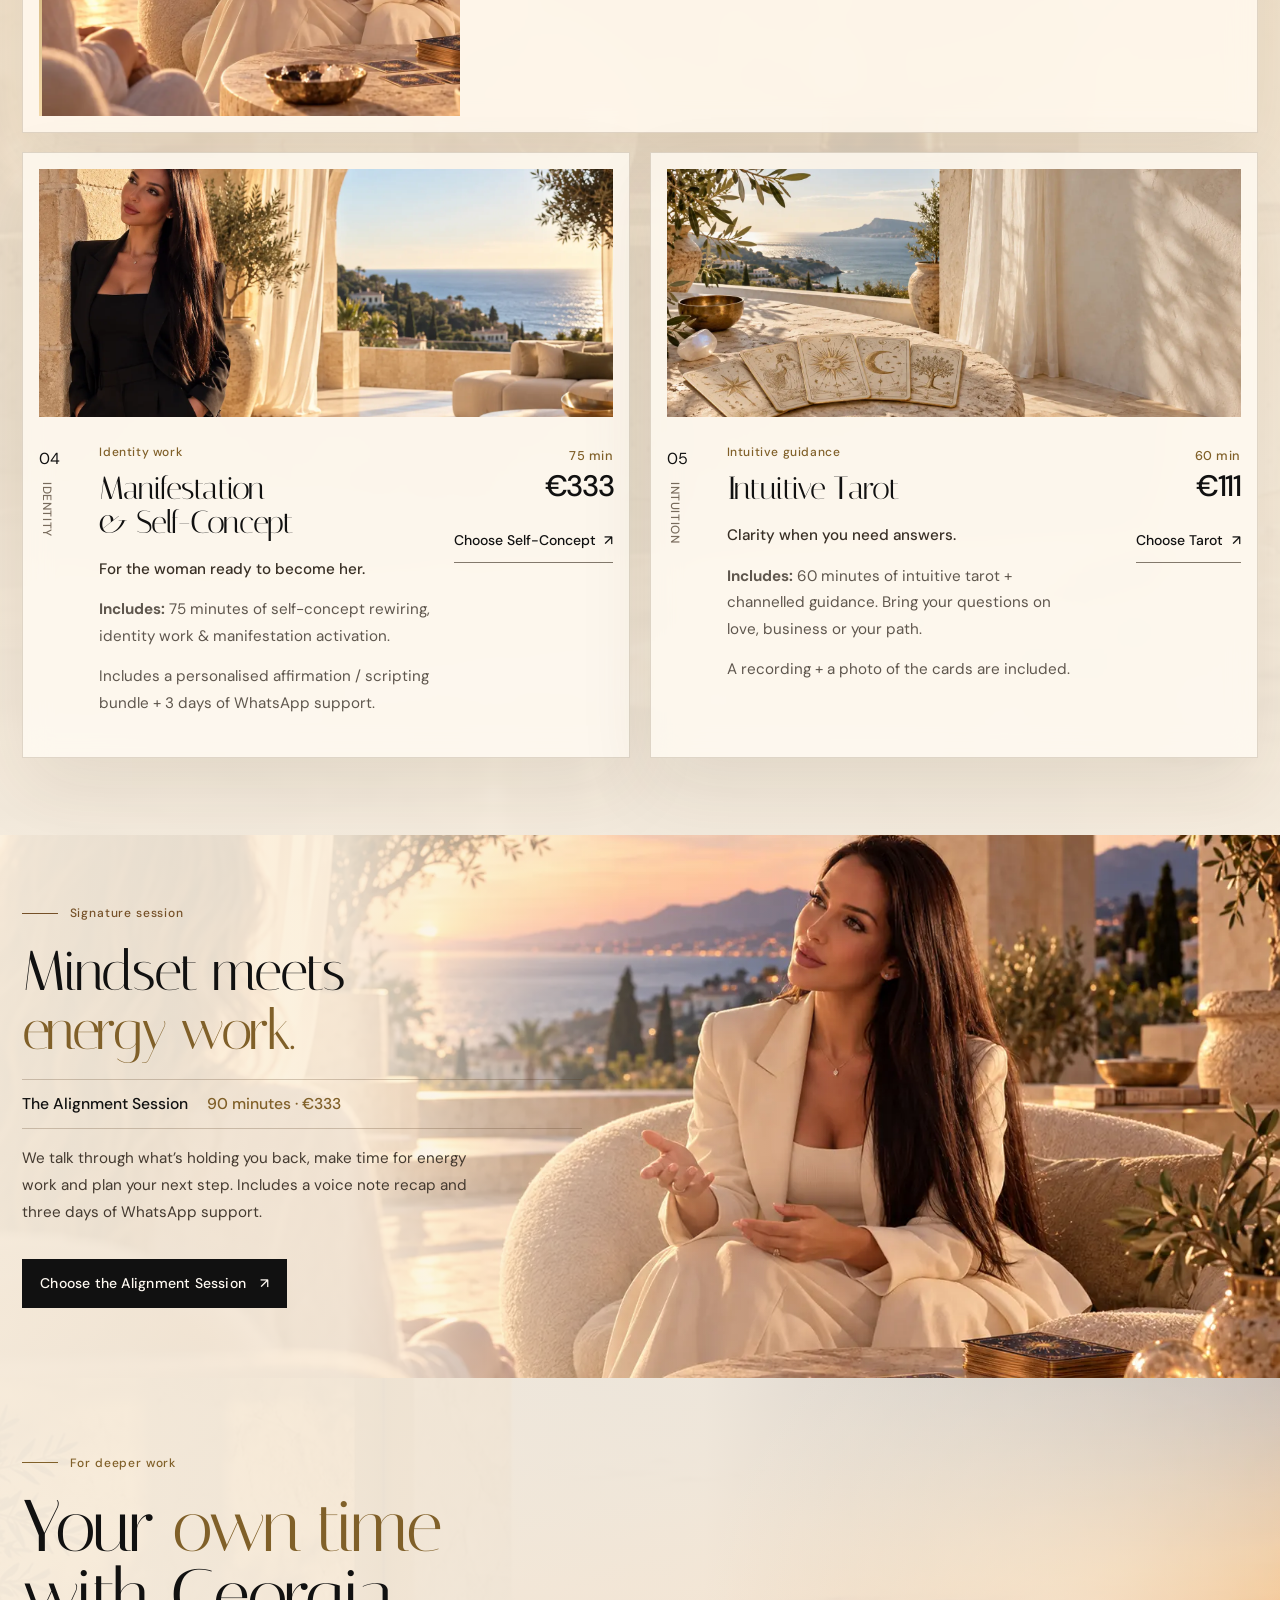
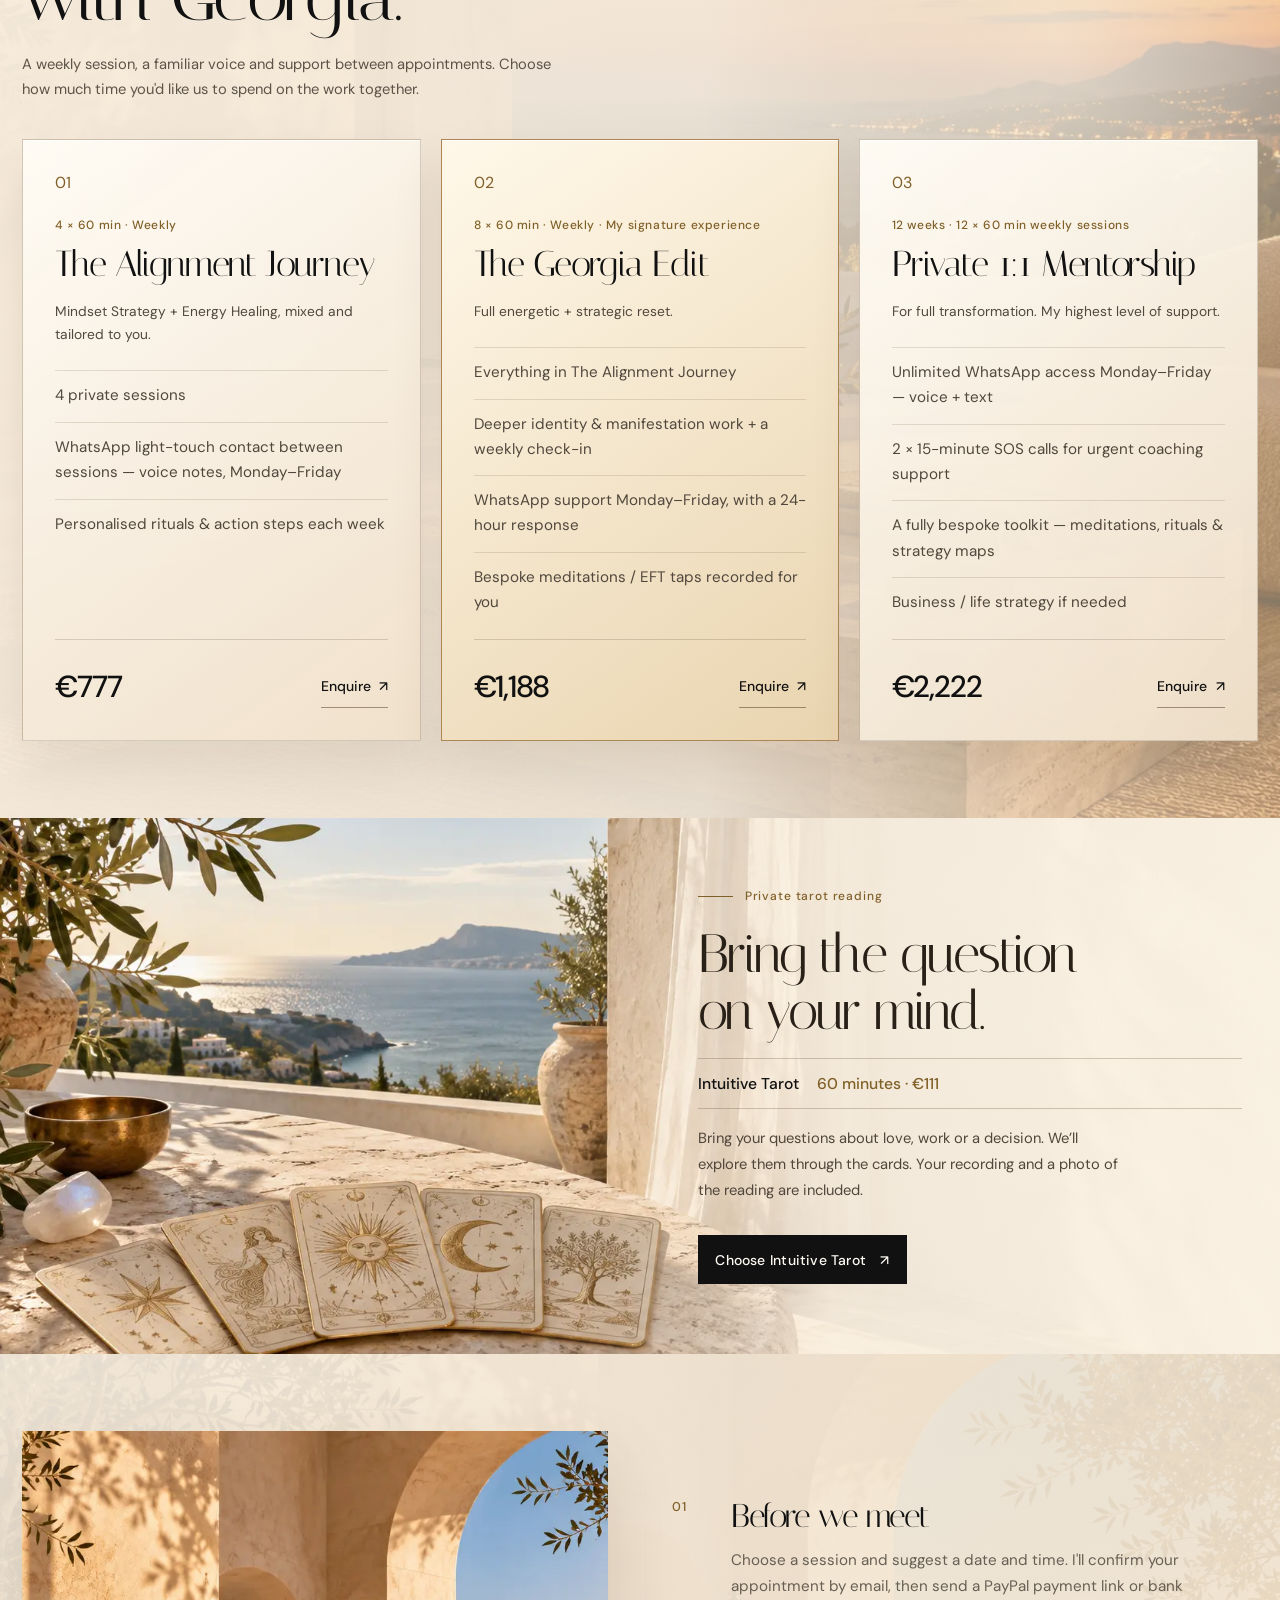
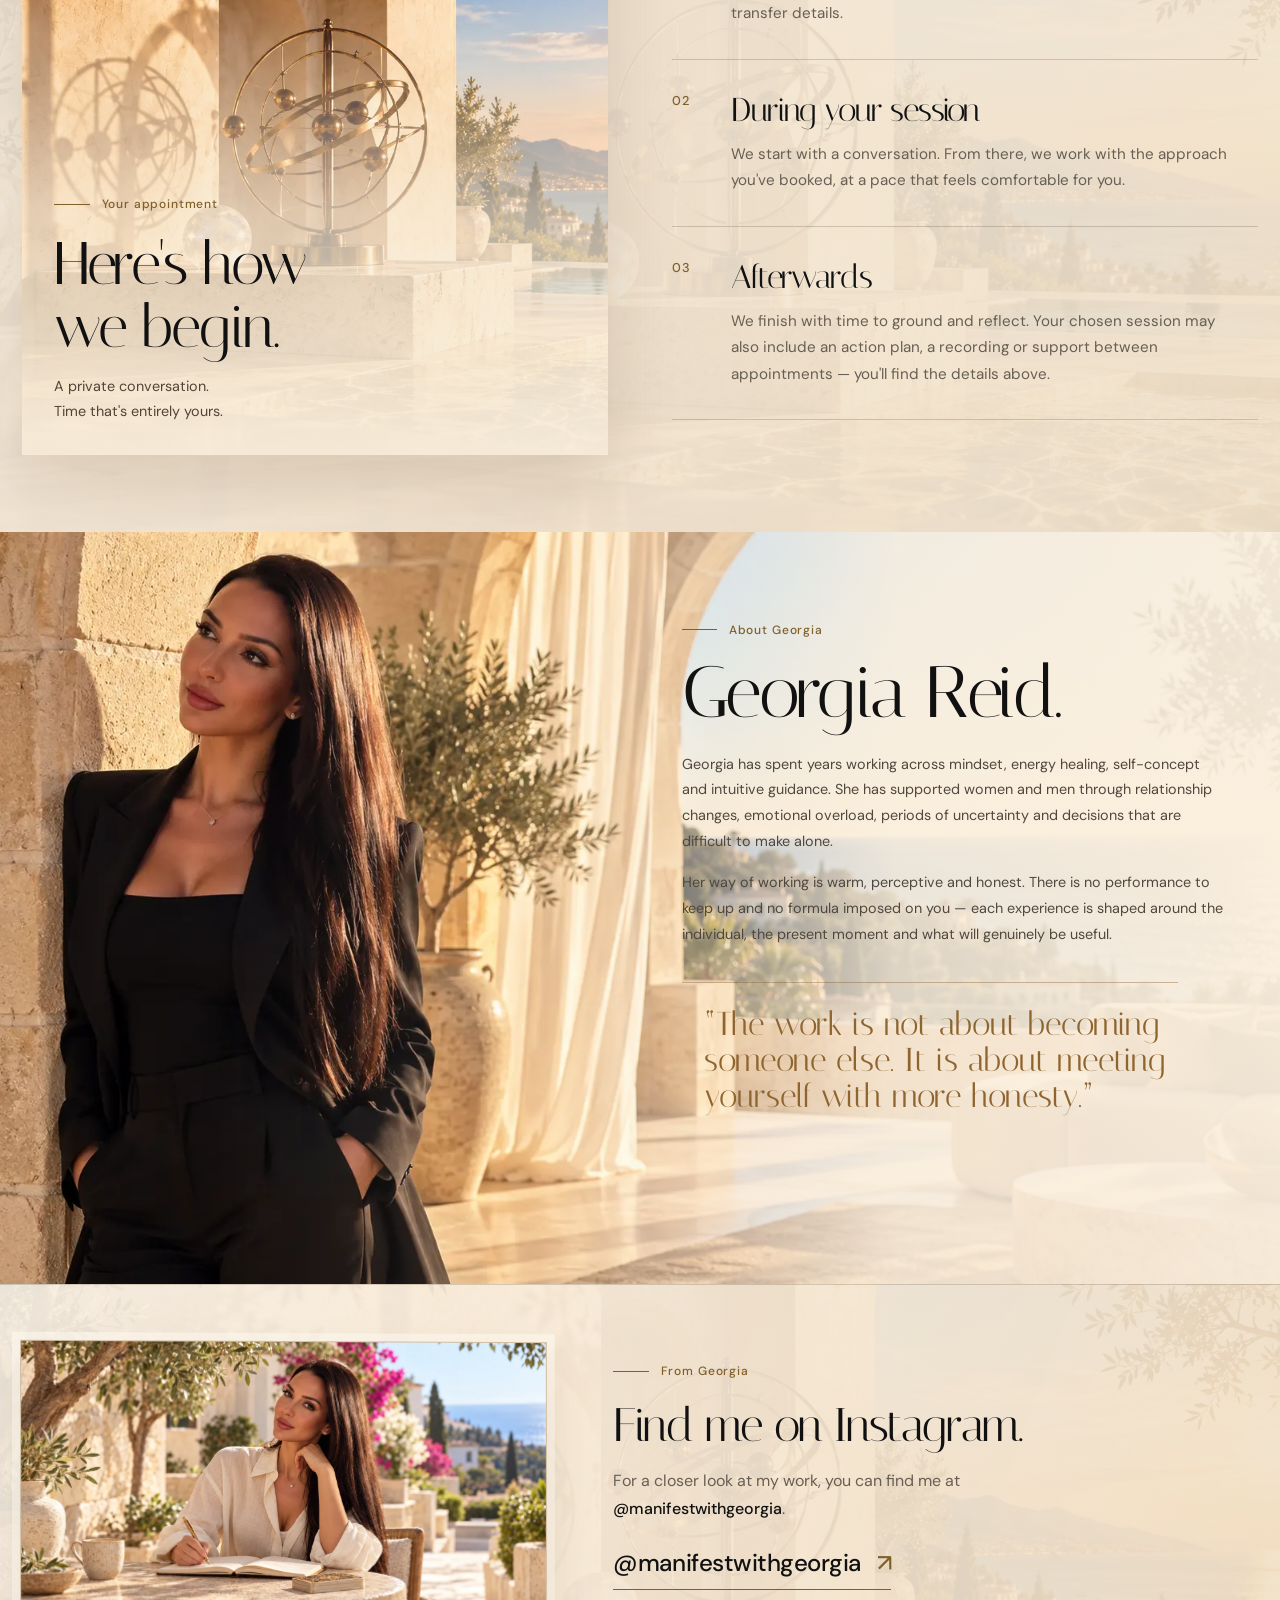
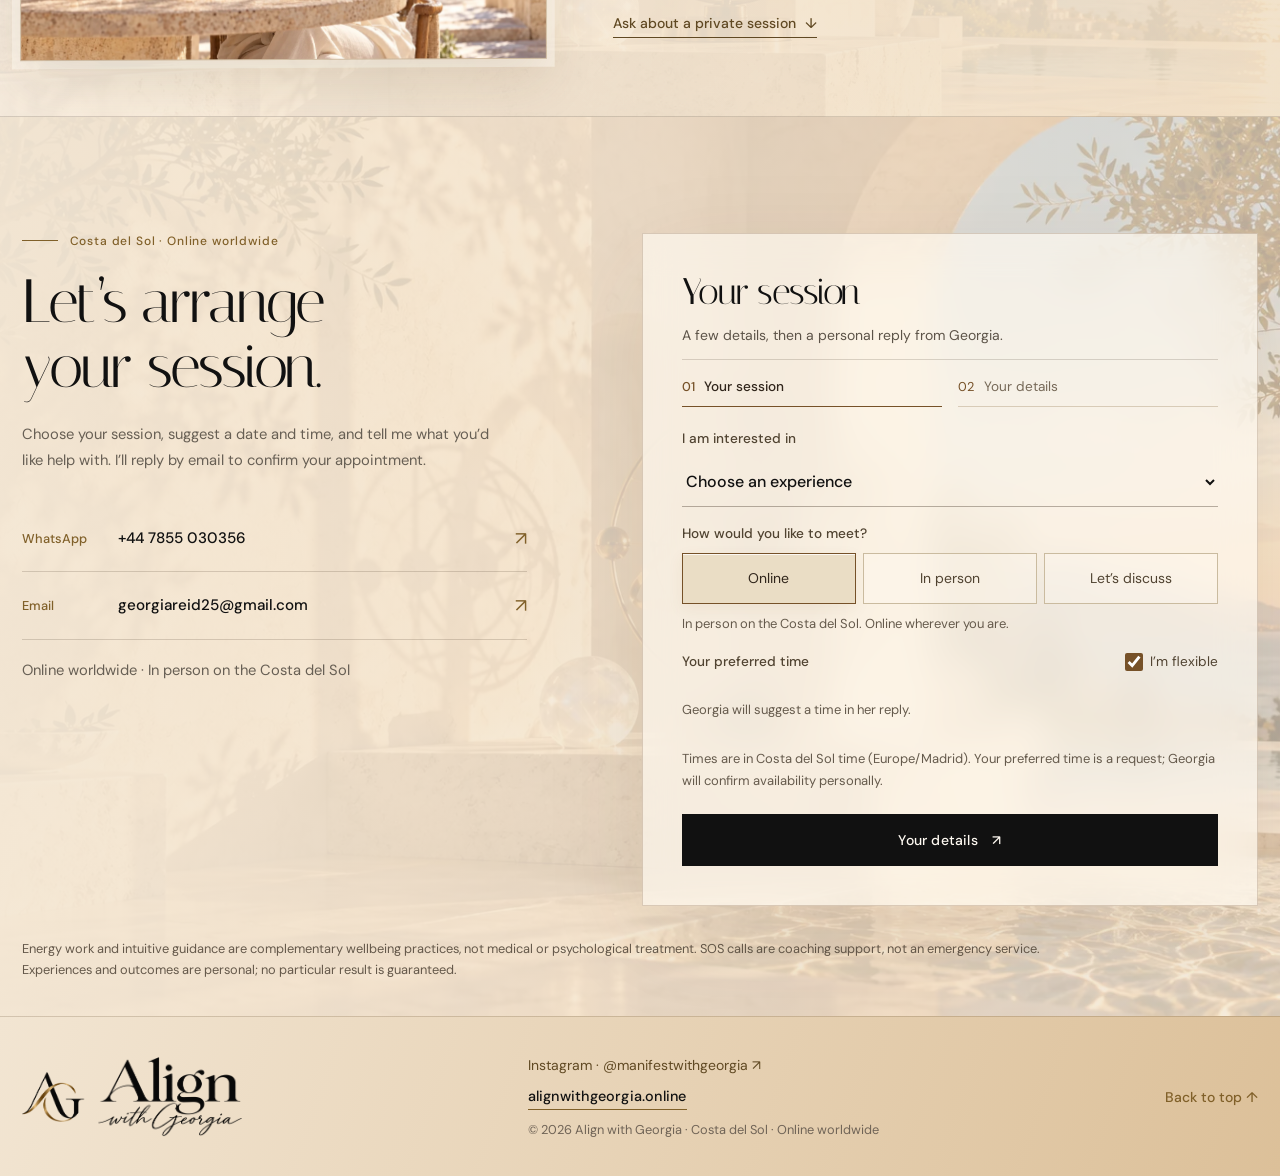
==== commit 0328f099: "Update private session and journey prices" ====
--- a/index.html
+++ b/index.html
@@ -67,29 +67,29 @@
         <p>Not sure which to book? Tell me a little about what's happening, and I'll help you choose.</p>
       </header>
       <div class="services" aria-label="Private sessions and prices">
-        <article class="service reveal" data-session="Energy Healing — 60 minutes — €333">
+        <article class="service reveal" data-session="Energy Healing — 60 minutes — €111">
           <div class="service-art"><img src="assets/vision/celestial-threshold-light-v1.webp" alt="Sunlit celestial energy space" width="1672" height="941" loading="lazy"></div>
           <div class="service-index"><span>01</span><p>Restoration</p></div>
           <div class="service-main"><p class="service-kicker">Energy work</p><h3>Energy Healing</h3><p class="session-lead">For calm, clarity &amp; energetic reset.</p><p><strong>Includes:</strong> Full energy scan, chakra clearing, cord cutting &amp; nervous system reset.</p><p>60 minutes is focused healing. 90 minutes includes deeper intuitive guidance + a grounding aftercare plan. Online or in-person.</p></div>
-          <div class="service-price"><p><span>60 min</span>€333</p><button class="select-session" type="button">Choose 60 min <span>↗</span></button><p><span>90 min</span>€444</p><button class="select-session" type="button" data-choice="Energy Healing — 90 minutes — €444">Choose 90 min <span>↗</span></button></div>
+          <div class="service-price"><p><span>60 min</span>€111</p><button class="select-session" type="button">Choose 60 min <span>↗</span></button><p><span>90 min</span>€1,888</p><button class="select-session" type="button" data-choice="Energy Healing — 90 minutes — €1,888">Choose 90 min <span>↗</span></button></div>
         </article>
-        <article class="service reveal" data-session="Mindset Strategy — 60 minutes — €333">
+        <article class="service reveal" data-session="Mindset Strategy — 60 minutes — €222">
           <div class="service-art"><img src="assets/vision/costa-del-sol-session-space-v1.webp" alt="Private Costa del Sol coaching space" width="1672" height="941" loading="lazy"></div>
           <div class="service-index"><span>02</span><p>Perspective</p></div>
           <div class="service-main"><p class="service-kicker">Private coaching</p><h3>Mindset Strategy</h3><p class="session-lead">For confidence, self-worth &amp; forward movement.</p><p><strong>Includes:</strong> A 60-minute deep-dive 1:1 to identify your block and rewire a limiting belief.</p><p>Leave with a personalised action plan + journaling prompts.</p></div>
-          <div class="service-price"><p><span>60 min</span>€333</p><button class="select-session" type="button">Choose Mindset <span>↗</span></button></div>
+          <div class="service-price"><p><span>60 min</span>€222</p><button class="select-session" type="button">Choose Mindset <span>↗</span></button></div>
         </article>
-        <article class="service service-featured reveal" data-session="The Alignment Session — 90 minutes — €444">
+        <article class="service service-featured reveal" data-session="The Alignment Session — 90 minutes — €333">
           <div class="service-art"><img src="assets/vision/georgia-alignment-session-v1.webp" alt="Georgia Reid in an alignment session" width="1672" height="941" loading="lazy"></div>
           <div class="service-index"><span>03</span><p>Signature</p></div>
           <div class="service-main"><p class="service-kicker">Signature</p><h3>The Alignment Session</h3><p class="session-lead">My signature blend of mindset + energy work.</p><p><strong>Includes:</strong> 90 minutes — part strategy, part healing. We clear what's holding you back energetically, then map your next move strategically.</p><p>Includes a voice note recap + 3 days of WhatsApp light-touch integration support.</p></div>
-          <div class="service-price"><p><span>90 min</span>€444</p><button class="select-session" type="button">Choose Alignment <span>↗</span></button></div>
+          <div class="service-price"><p><span>90 min</span>€333</p><button class="select-session" type="button">Choose Alignment <span>↗</span></button></div>
         </article>
-        <article class="service reveal" data-session="Manifestation & Self-Concept — 75 minutes — €444">
+        <article class="service reveal" data-session="Manifestation & Self-Concept — 75 minutes — €333">
           <div class="service-art"><img src="assets/vision/georgia-about-fullbleed-v2.webp" alt="Georgia Reid at a Mediterranean villa" width="1672" height="941" loading="lazy"></div>
           <div class="service-index"><span>04</span><p>Identity</p></div>
           <div class="service-main"><p class="service-kicker">Identity work</p><h3>Manifestation &amp; Self-Concept</h3><p class="session-lead">For the woman ready to become her.</p><p><strong>Includes:</strong> 75 minutes of self-concept rewiring, identity work &amp; manifestation activation.</p><p>Includes a personalised affirmation / scripting bundle + 3 days of WhatsApp support.</p></div>
-          <div class="service-price"><p><span>75 min</span>€444</p><button class="select-session" type="button">Choose Self-Concept <span>↗</span></button></div>
+          <div class="service-price"><p><span>75 min</span>€333</p><button class="select-session" type="button">Choose Self-Concept <span>↗</span></button></div>
         </article>
         <article class="service reveal" data-session="Intuitive Tarot — 60 minutes — €111">
           <div class="service-art"><img src="assets/vision/intuitive-tarot-daylight-v2.webp" alt="Gilded tarot cards on a sunlit Costa del Sol terrace" width="1672" height="941" loading="lazy"></div>
@@ -103,7 +103,7 @@
     <section class="alignment-scene scene" aria-labelledby="alignment-title">
       <img class="scene-image" src="assets/vision/georgia-alignment-session-v1.webp" alt="Georgia Reid in a private alignment session on the Costa del Sol" width="1672" height="941" loading="lazy">
       <div class="alignment-shade" aria-hidden="true"></div>
-      <div class="alignment-copy reveal"><p class="eyebrow"><span></span>Signature session</p><h2 id="alignment-title">Mindset meets<br><span class="gold-text">energy work.</span></h2><p class="session-meta"><strong>The Alignment Session</strong><span>90 minutes · €444</span></p><p>We talk through what’s holding you back, make time for energy work and plan your next step. Includes a voice note recap and three days of WhatsApp support.</p><a class="button button-dark" href="#request" data-preset="The Alignment Session — 90 minutes — €444">Choose the Alignment Session <span aria-hidden="true">↗</span></a></div>
+      <div class="alignment-copy reveal"><p class="eyebrow"><span></span>Signature session</p><h2 id="alignment-title">Mindset meets<br><span class="gold-text">energy work.</span></h2><p class="session-meta"><strong>The Alignment Session</strong><span>90 minutes · €333</span></p><p>We talk through what’s holding you back, make time for energy work and plan your next step. Includes a voice note recap and three days of WhatsApp support.</p><a class="button button-dark" href="#request" data-preset="The Alignment Session — 90 minutes — €333">Choose the Alignment Session <span aria-hidden="true">↗</span></a></div>
     </section>
 
     <section id="private-experiences" class="private-experiences">
@@ -111,9 +111,9 @@
       <div class="private-wash" aria-hidden="true"></div>
       <div class="experience-intro reveal"><p class="eyebrow"><span></span>For deeper work</p><h2>Your <span class="gold-text">own time</span><br>with Georgia.</h2><p>A weekly session, a familiar voice and support between appointments. Choose how much time you'd like us to spend on the work together.</p></div>
       <div class="journeys">
-        <article class="journey reveal" data-session="The Alignment Journey — 4 sessions — €1,333"><span class="journey-number">01</span><div><p>4 × 60 min · Weekly</p><h3>The Alignment Journey</h3><p>Mindset Strategy + Energy Healing, mixed and tailored to you.</p><ul class="journey-inclusions"><li>4 private sessions</li><li>WhatsApp light-touch contact between sessions — voice notes, Monday–Friday</li><li>Personalised rituals &amp; action steps each week</li></ul></div><div class="journey-action"><strong>€1,333</strong><button class="select-session" type="button">Enquire <span>↗</span></button></div></article>
-        <article class="journey journey-signature reveal" data-session="The Georgia Edit — 8 sessions — €2,222"><span class="journey-number">02</span><div><p>8 × 60 min · Weekly · My signature experience</p><h3>The Georgia Edit</h3><p>Full energetic + strategic reset.</p><ul class="journey-inclusions"><li>Everything in The Alignment Journey</li><li>Deeper identity &amp; manifestation work + a weekly check-in</li><li>WhatsApp support Monday–Friday, with a 24-hour response</li><li>Bespoke meditations / EFT taps recorded for you</li></ul></div><div class="journey-action"><strong>€2,222</strong><button class="select-session" type="button">Enquire <span>↗</span></button></div></article>
-        <article class="journey reveal" data-session="Private 1:1 Mentorship — 12 weeks — €3,333"><span class="journey-number">03</span><div><p>12 weeks · 12 × 60 min weekly sessions</p><h3>Private 1:1 Mentorship</h3><p>For full transformation. My highest level of support.</p><ul class="journey-inclusions"><li>Unlimited WhatsApp access Monday–Friday — voice + text</li><li>2 × 15-minute SOS calls for urgent coaching support</li><li>A fully bespoke toolkit — meditations, rituals &amp; strategy maps</li><li>Business / life strategy if needed</li></ul></div><div class="journey-action"><strong>€3,333</strong><button class="select-session" type="button">Enquire <span>↗</span></button></div></article>
+        <article class="journey reveal" data-session="The Alignment Journey — 4 sessions — €777"><span class="journey-number">01</span><div><p>4 × 60 min · Weekly</p><h3>The Alignment Journey</h3><p>Mindset Strategy + Energy Healing, mixed and tailored to you.</p><ul class="journey-inclusions"><li>4 private sessions</li><li>WhatsApp light-touch contact between sessions — voice notes, Monday–Friday</li><li>Personalised rituals &amp; action steps each week</li></ul></div><div class="journey-action"><strong>€777</strong><button class="select-session" type="button">Enquire <span>↗</span></button></div></article>
+        <article class="journey journey-signature reveal" data-session="The Georgia Edit — 8 sessions — €1,188"><span class="journey-number">02</span><div><p>8 × 60 min · Weekly · My signature experience</p><h3>The Georgia Edit</h3><p>Full energetic + strategic reset.</p><ul class="journey-inclusions"><li>Everything in The Alignment Journey</li><li>Deeper identity &amp; manifestation work + a weekly check-in</li><li>WhatsApp support Monday–Friday, with a 24-hour response</li><li>Bespoke meditations / EFT taps recorded for you</li></ul></div><div class="journey-action"><strong>€1,188</strong><button class="select-session" type="button">Enquire <span>↗</span></button></div></article>
+        <article class="journey reveal" data-session="Private 1:1 Mentorship — 12 weeks — €2,222"><span class="journey-number">03</span><div><p>12 weeks · 12 × 60 min weekly sessions</p><h3>Private 1:1 Mentorship</h3><p>For full transformation. My highest level of support.</p><ul class="journey-inclusions"><li>Unlimited WhatsApp access Monday–Friday — voice + text</li><li>2 × 15-minute SOS calls for urgent coaching support</li><li>A fully bespoke toolkit — meditations, rituals &amp; strategy maps</li><li>Business / life strategy if needed</li></ul></div><div class="journey-action"><strong>€2,222</strong><button class="select-session" type="button">Enquire <span>↗</span></button></div></article>
       </div>
     </section>
 
@@ -147,7 +147,7 @@
         <div class="form-heading"><h3 id="enquiry-title">Your session</h3><p>A few details, then a personal reply from Georgia.</p></div>
         <ol class="enquiry-progress" aria-label="Your enquiry, two steps"><li id="progress-session" aria-current="step"><span>01</span> Your session</li><li id="progress-details"><span>02</span> Your details</li></ol>
         <fieldset id="session-step" class="enquiry-step"><legend class="sr-only">Choose your session and preferred time</legend>
-        <label><span>I am interested in</span><select id="service" name="service" required><option value="">Choose an experience</option><option>Energy Healing — 60 minutes — €333</option><option>Energy Healing — 90 minutes — €444</option><option>Mindset Strategy — 60 minutes — €333</option><option>The Alignment Session — 90 minutes — €444</option><option>Manifestation &amp; Self-Concept — 75 minutes — €444</option><option>Intuitive Tarot — 60 minutes — €111</option><option>The Alignment Journey — 4 sessions — €1,333</option><option>The Georgia Edit — 8 sessions — €2,222</option><option>Private 1:1 Mentorship — 12 weeks — €3,333</option><option>I’m not sure yet</option></select></label>
+        <label><span>I am interested in</span><select id="service" name="service" required><option value="">Choose an experience</option><option>Energy Healing — 60 minutes — €111</option><option>Energy Healing — 90 minutes — €1,888</option><option>Mindset Strategy — 60 minutes — €222</option><option>The Alignment Session — 90 minutes — €333</option><option>Manifestation &amp; Self-Concept — 75 minutes — €333</option><option>Intuitive Tarot — 60 minutes — €111</option><option>The Alignment Journey — 4 sessions — €777</option><option>The Georgia Edit — 8 sessions — €1,188</option><option>Private 1:1 Mentorship — 12 weeks — €2,222</option><option>I’m not sure yet</option></select></label>
           <fieldset class="format-options"><legend>How would you like to meet?</legend><div class="format-choices"><label><input type="radio" name="format" value="Online" checked><span>Online</span></label><label><input type="radio" name="format" value="In person"><span>In person</span></label><label><input type="radio" name="format" value="Let’s discuss"><span>Let’s discuss</span></label></div><p class="preference-note">In person on the Costa del Sol. Online wherever you are.</p></fieldset>
           <div class="timing-heading"><span>Your preferred time</span><label class="flexible-choice"><input id="flexible" type="checkbox" checked><span>I’m flexible</span></label></div>
           <div id="preferred-fields" class="preferred-fields" hidden><label><span>Preferred date</span><input id="preferredDate" name="preferredDate" type="date" disabled></label><label><span>Time <small>(optional)</small></span><select id="preferredTime" name="preferredTime" disabled><option value="">Any time</option><option value="00:00">00:00</option><option value="00:15">00:15</option><option value="00:30">00:30</option><option value="00:45">00:45</option><option value="01:00">01:00</option><option value="01:15">01:15</option><option value="01:30">01:30</option><option value="01:45">01:45</option><option value="02:00">02:00</option><option value="02:15">02:15</option><option value="02:30">02:30</option><option value="02:45">02:45</option><option value="03:00">03:00</option><option value="03:15">03:15</option><option value="03:30">03:30</option><option value="03:45">03:45</option><option value="04:00">04:00</option><option value="04:15">04:15</option><option value="04:30">04:30</option><option value="04:45">04:45</option><option value="05:00">05:00</option><option value="05:15">05:15</option><option value="05:30">05:30</option><option value="05:45">05:45</option><option value="06:00">06:00</option><option value="06:15">06:15</option><option value="06:30">06:30</option><option value="06:45">06:45</option><option value="07:00">07:00</option><option value="07:15">07:15</option><option value="07:30">07:30</option><option value="07:45">07:45</option><option value="08:00">08:00</option><option value="08:15">08:15</option><option value="08:30">08:30</option><option value="08:45">08:45</option><option value="09:00">09:00</option><option value="09:15">09:15</option><option value="09:30">09:30</option><option value="09:45">09:45</option><option value="10:00">10:00</option><option value="10:15">10:15</option><option value="10:30">10:30</option><option value="10:45">10:45</option><option value="11:00">11:00</option><option value="11:15">11:15</option><option value="11:30">11:30</option><option value="11:45">11:45</option><option value="12:00">12:00</option><option value="12:15">12:15</option><option value="12:30">12:30</option><option value="12:45">12:45</option><option value="13:00">13:00</option><option value="13:15">13:15</option><option value="13:30">13:30</option><option value="13:45">13:45</option><option value="14:00">14:00</option><option value="14:15">14:15</option><option value="14:30">14:30</option><option value="14:45">14:45</option><option value="15:00">15:00</option><option value="15:15">15:15</option><option value="15:30">15:30</option><option value="15:45">15:45</option><option value="16:00">16:00</option><option value="16:15">16:15</option><option value="16:30">16:30</option><option value="16:45">16:45</option><option value="17:00">17:00</option><option value="17:15">17:15</option><option value="17:30">17:30</option><option value="17:45">17:45</option><option value="18:00">18:00</option><option value="18:15">18:15</option><option value="18:30">18:30</option><option value="18:45">18:45</option><option value="19:00">19:00</option><option value="19:15">19:15</option><option value="19:30">19:30</option><option value="19:45">19:45</option><option value="20:00">20:00</option><option value="20:15">20:15</option><option value="20:30">20:30</option><option value="20:45">20:45</option><option value="21:00">21:00</option><option value="21:15">21:15</option><option value="21:30">21:30</option><option value="21:45">21:45</option><option value="22:00">22:00</option><option value="22:15">22:15</option><option value="22:30">22:30</option><option value="22:45">22:45</option><option value="23:00">23:00</option><option value="23:15">23:15</option><option value="23:30">23:30</option><option value="23:45">23:45</option></select></label></div>
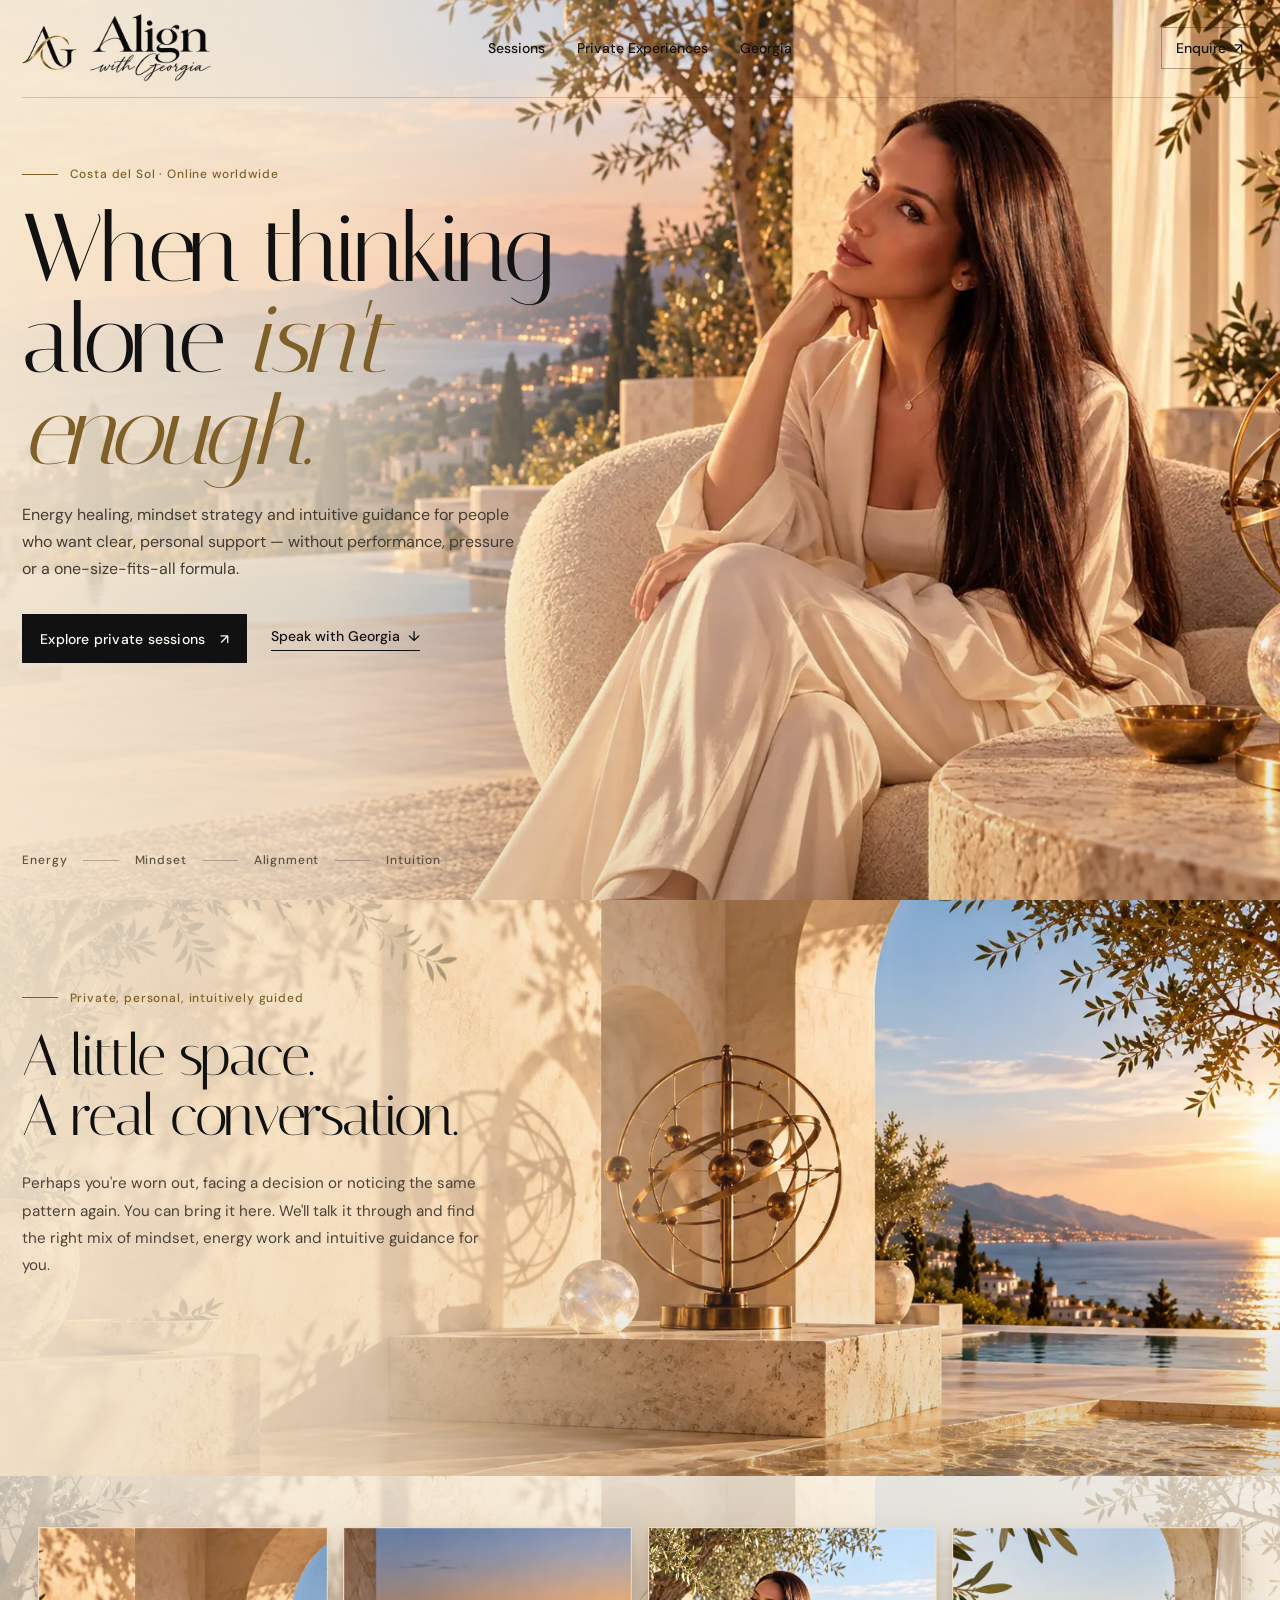
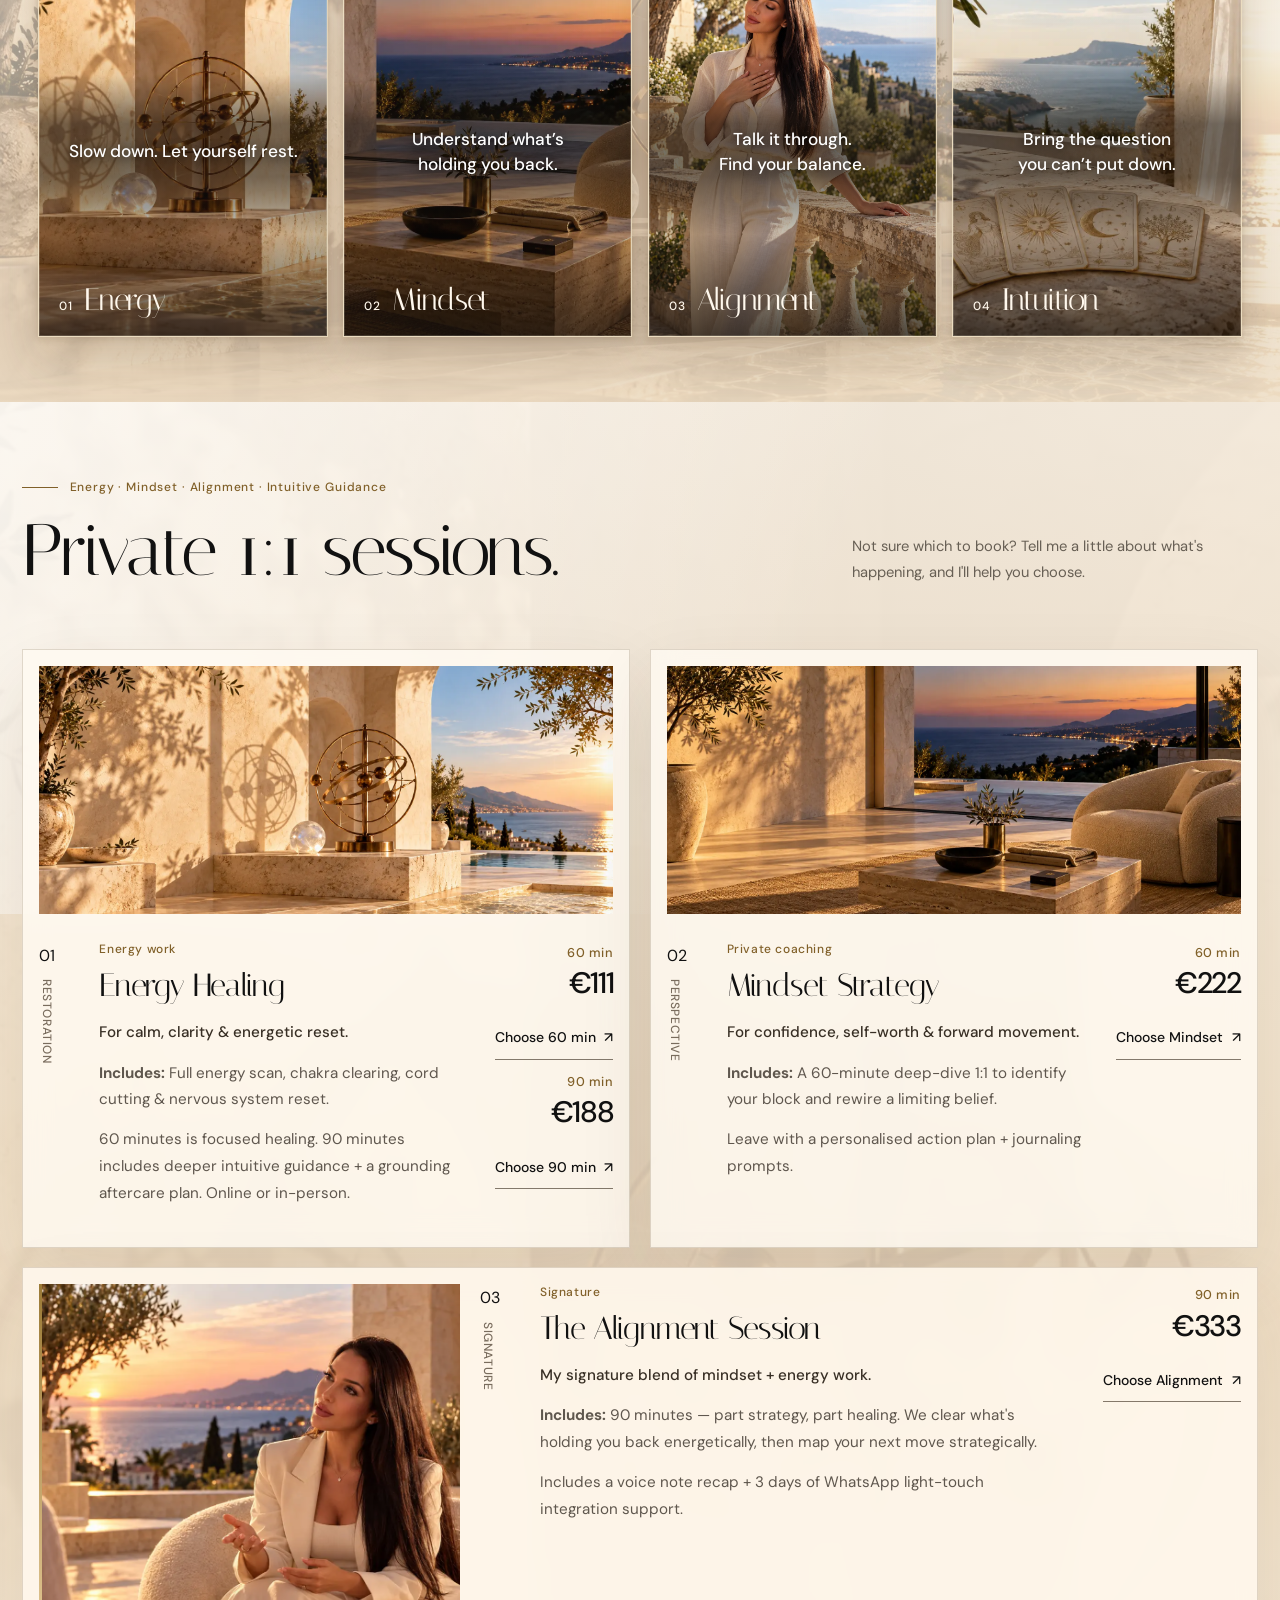
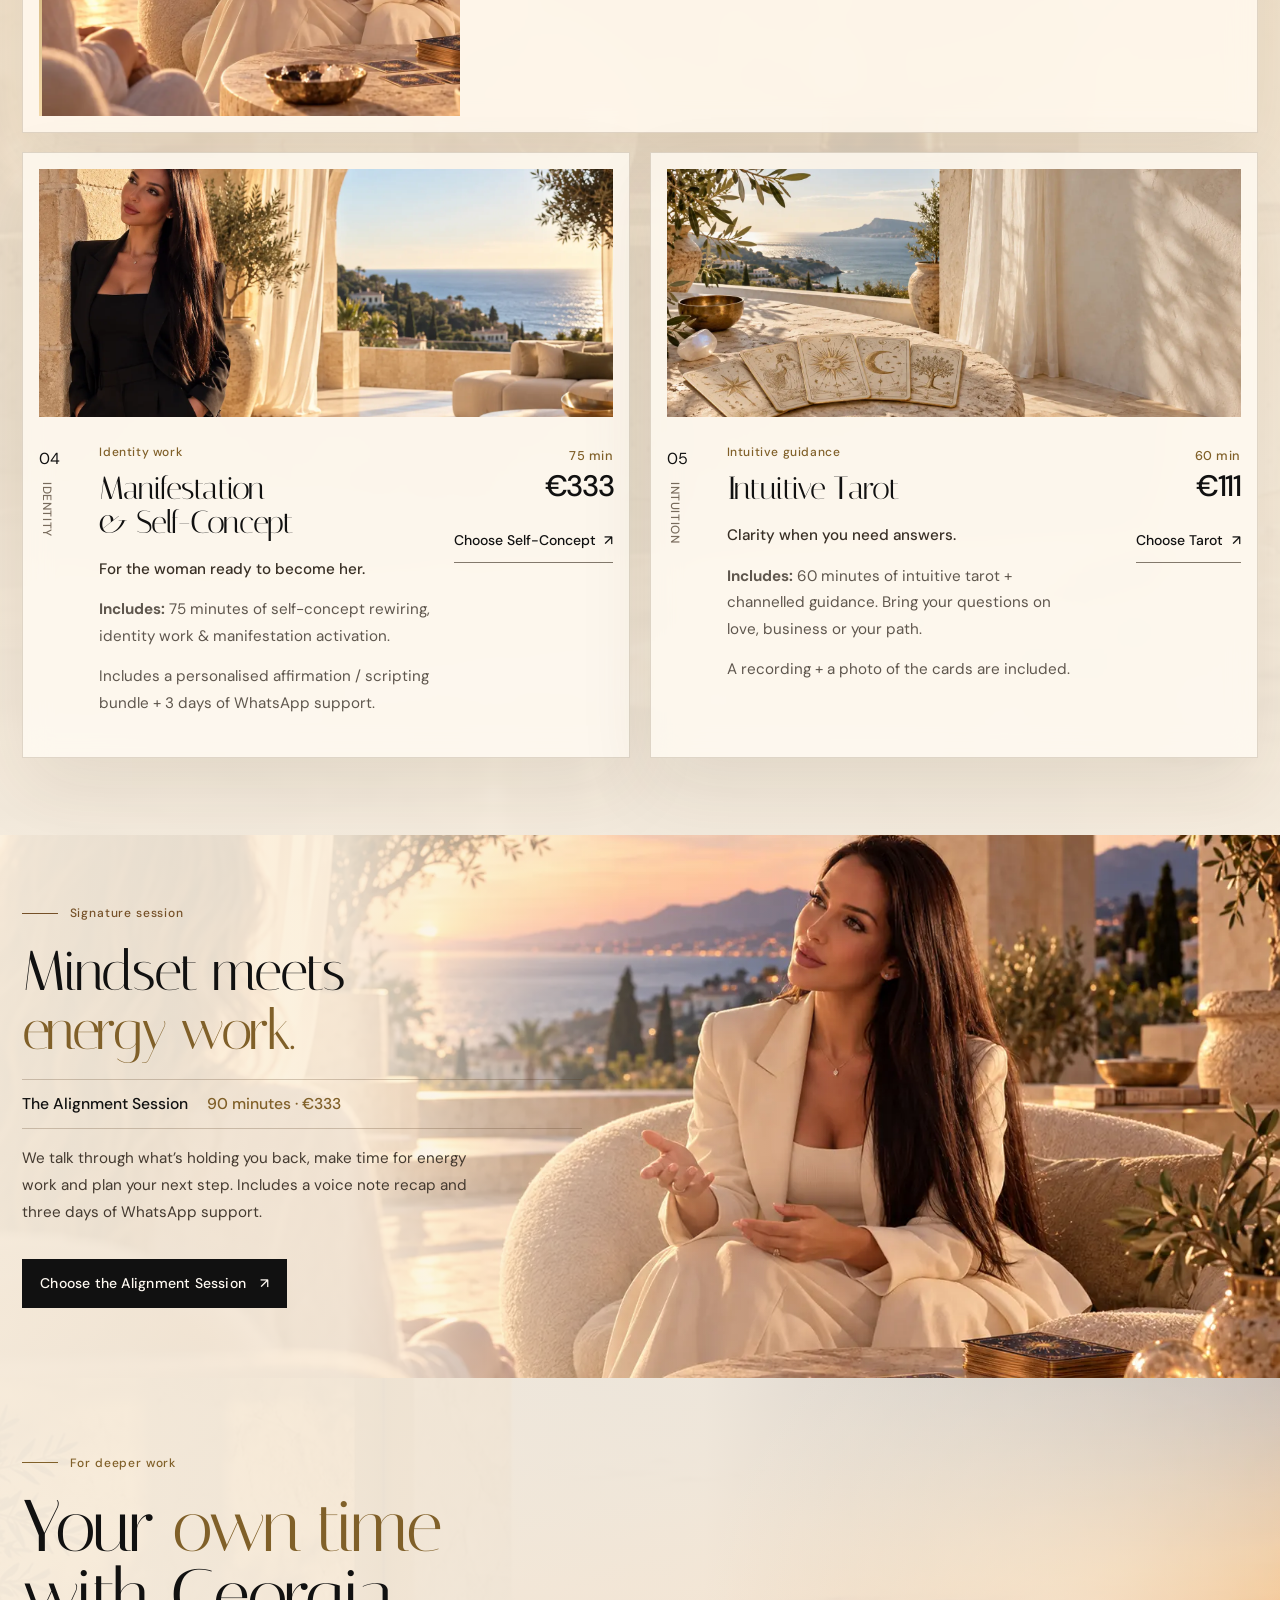
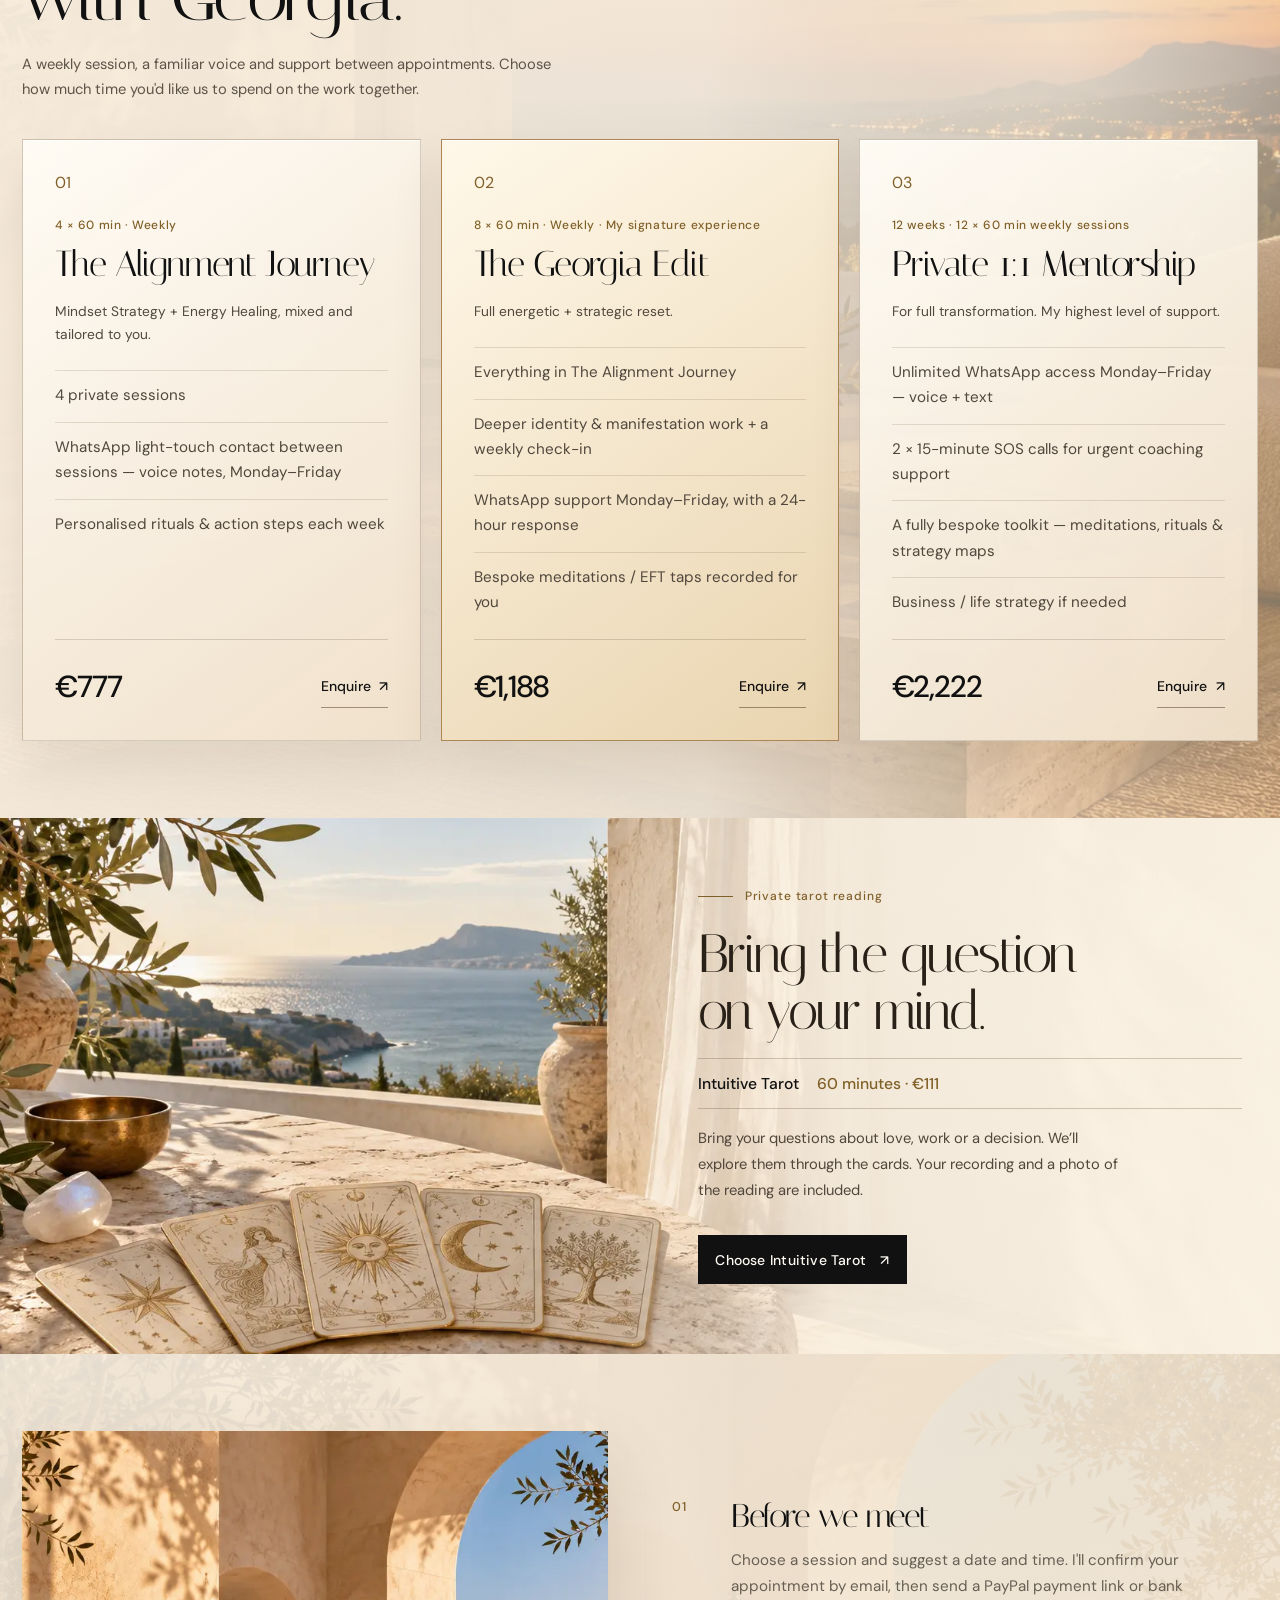
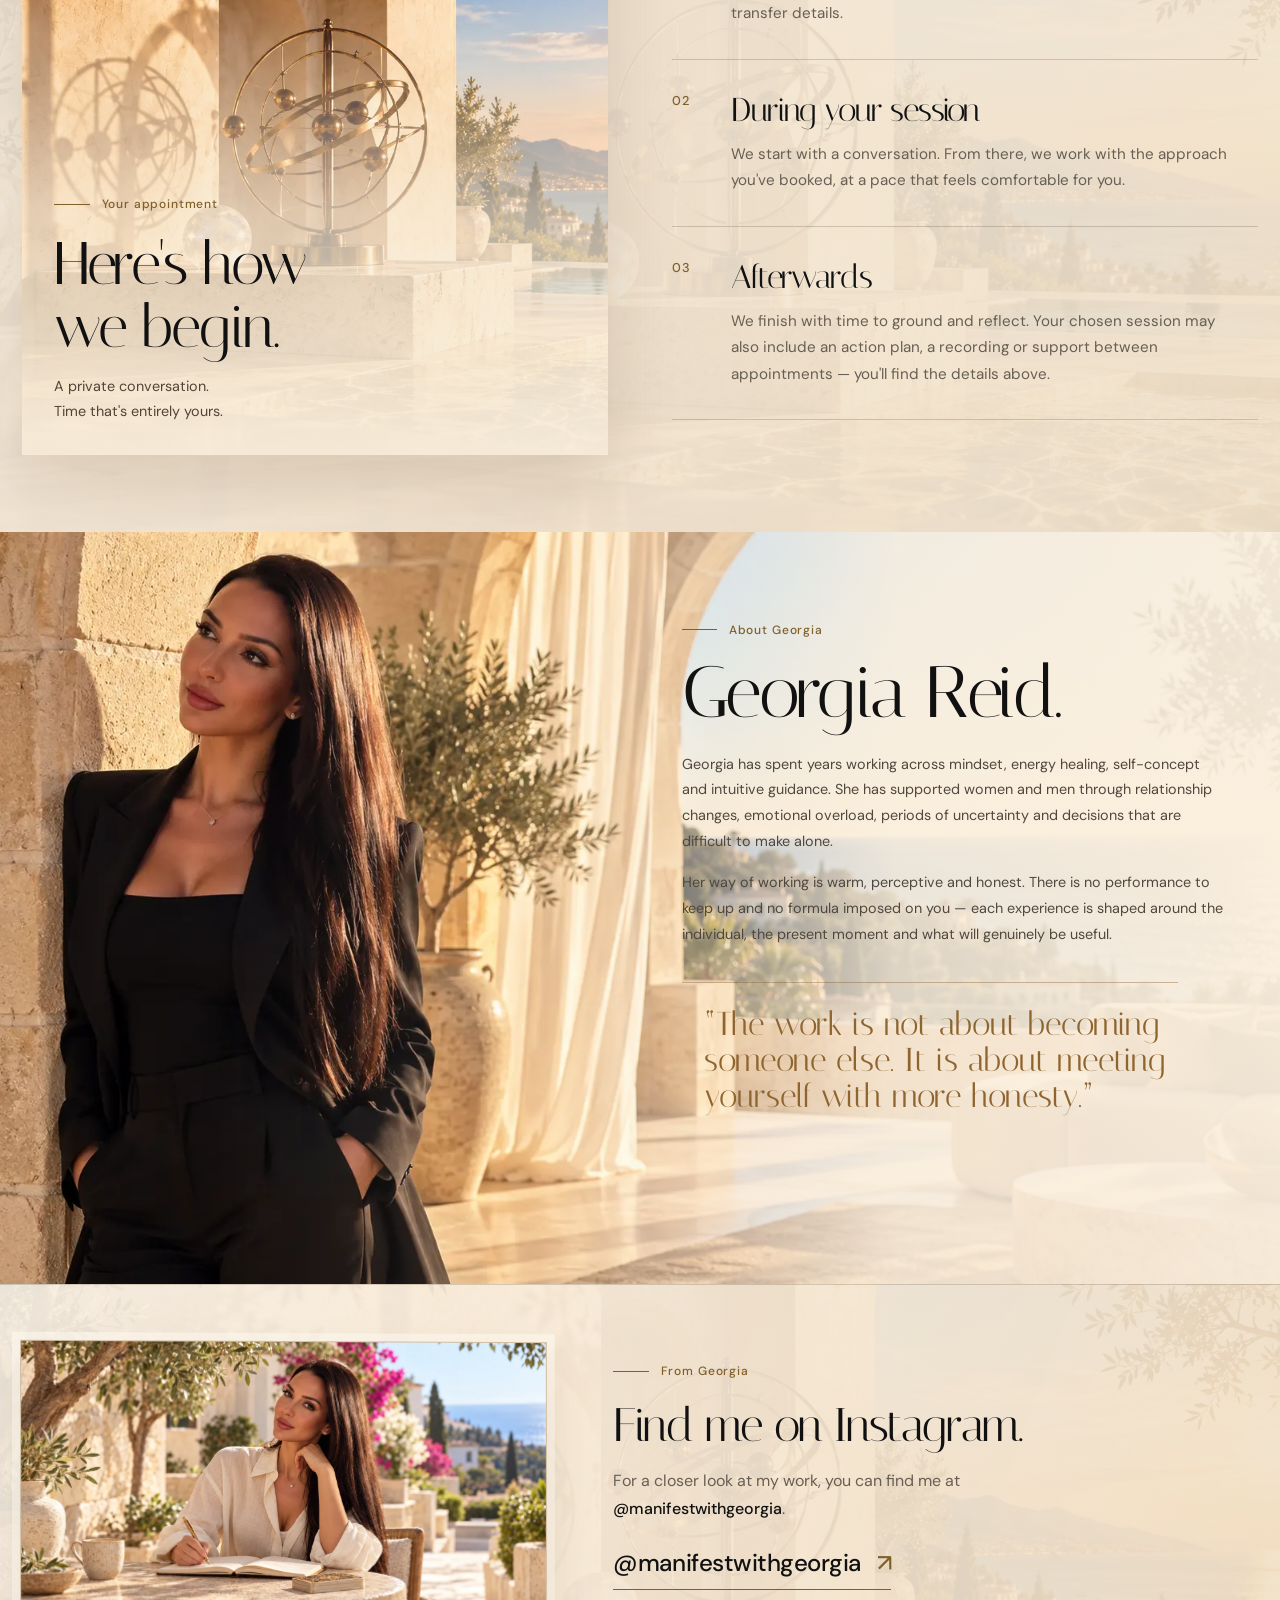
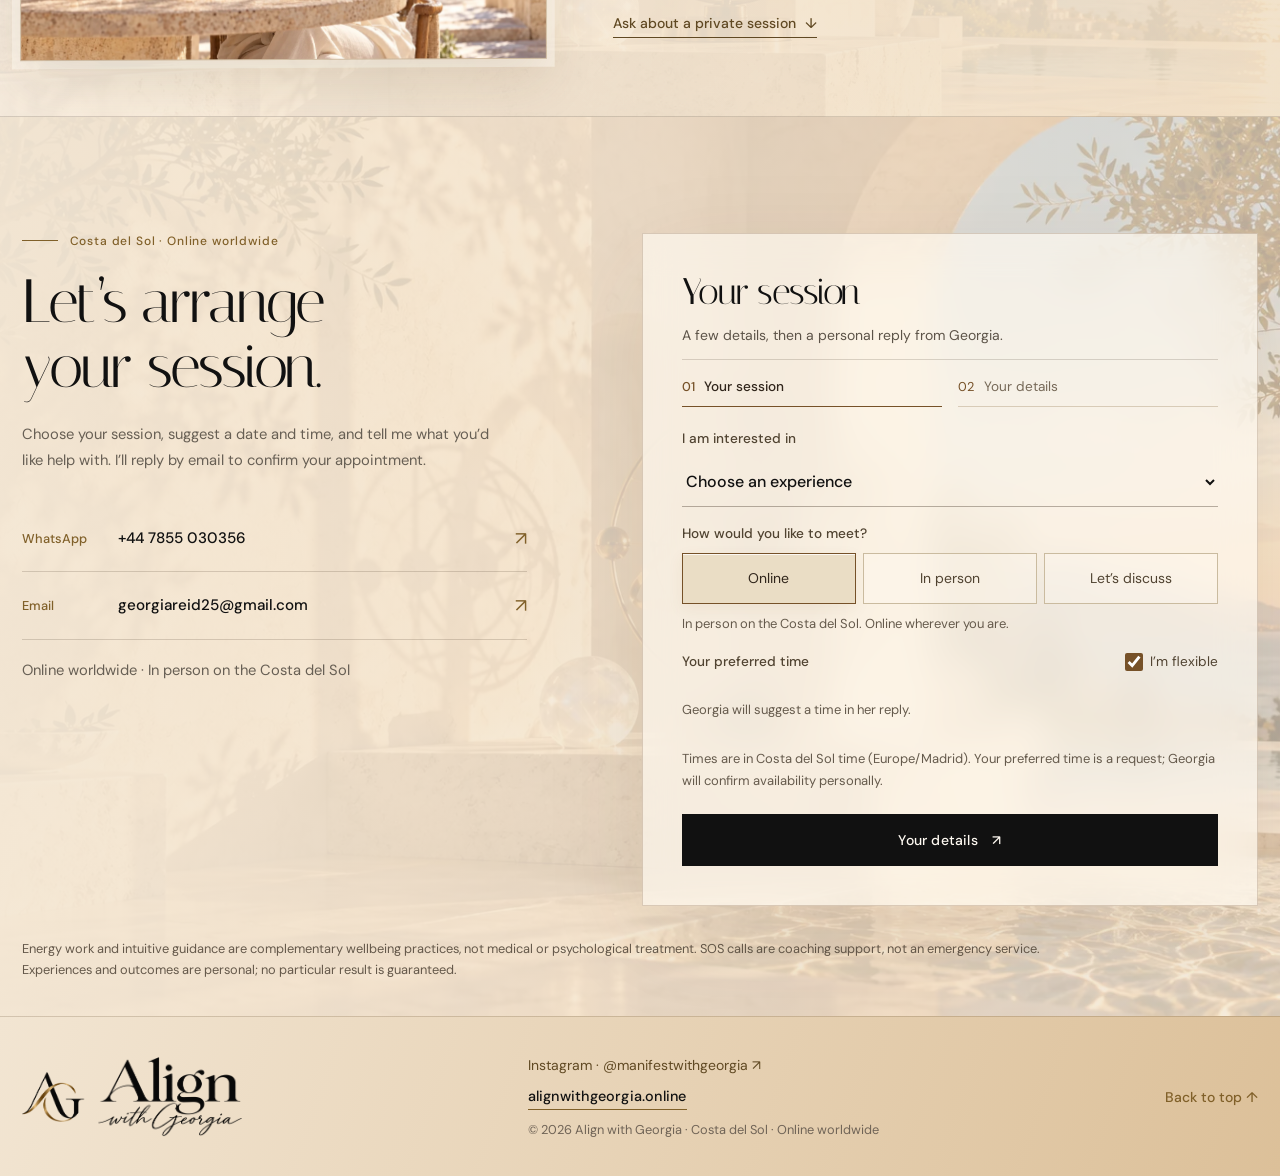
==== commit 5a04519a: "Correct Energy Healing 90-minute price to EUR 188" ====
--- a/index.html
+++ b/index.html
@@ -71,7 +71,7 @@
           <div class="service-art"><img src="assets/vision/celestial-threshold-light-v1.webp" alt="Sunlit celestial energy space" width="1672" height="941" loading="lazy"></div>
           <div class="service-index"><span>01</span><p>Restoration</p></div>
           <div class="service-main"><p class="service-kicker">Energy work</p><h3>Energy Healing</h3><p class="session-lead">For calm, clarity &amp; energetic reset.</p><p><strong>Includes:</strong> Full energy scan, chakra clearing, cord cutting &amp; nervous system reset.</p><p>60 minutes is focused healing. 90 minutes includes deeper intuitive guidance + a grounding aftercare plan. Online or in-person.</p></div>
-          <div class="service-price"><p><span>60 min</span>€111</p><button class="select-session" type="button">Choose 60 min <span>↗</span></button><p><span>90 min</span>€1,888</p><button class="select-session" type="button" data-choice="Energy Healing — 90 minutes — €1,888">Choose 90 min <span>↗</span></button></div>
+          <div class="service-price"><p><span>60 min</span>€111</p><button class="select-session" type="button">Choose 60 min <span>↗</span></button><p><span>90 min</span>€188</p><button class="select-session" type="button" data-choice="Energy Healing — 90 minutes — €188">Choose 90 min <span>↗</span></button></div>
         </article>
         <article class="service reveal" data-session="Mindset Strategy — 60 minutes — €222">
           <div class="service-art"><img src="assets/vision/costa-del-sol-session-space-v1.webp" alt="Private Costa del Sol coaching space" width="1672" height="941" loading="lazy"></div>
@@ -147,7 +147,7 @@
         <div class="form-heading"><h3 id="enquiry-title">Your session</h3><p>A few details, then a personal reply from Georgia.</p></div>
         <ol class="enquiry-progress" aria-label="Your enquiry, two steps"><li id="progress-session" aria-current="step"><span>01</span> Your session</li><li id="progress-details"><span>02</span> Your details</li></ol>
         <fieldset id="session-step" class="enquiry-step"><legend class="sr-only">Choose your session and preferred time</legend>
-        <label><span>I am interested in</span><select id="service" name="service" required><option value="">Choose an experience</option><option>Energy Healing — 60 minutes — €111</option><option>Energy Healing — 90 minutes — €1,888</option><option>Mindset Strategy — 60 minutes — €222</option><option>The Alignment Session — 90 minutes — €333</option><option>Manifestation &amp; Self-Concept — 75 minutes — €333</option><option>Intuitive Tarot — 60 minutes — €111</option><option>The Alignment Journey — 4 sessions — €777</option><option>The Georgia Edit — 8 sessions — €1,188</option><option>Private 1:1 Mentorship — 12 weeks — €2,222</option><option>I’m not sure yet</option></select></label>
+        <label><span>I am interested in</span><select id="service" name="service" required><option value="">Choose an experience</option><option>Energy Healing — 60 minutes — €111</option><option>Energy Healing — 90 minutes — €188</option><option>Mindset Strategy — 60 minutes — €222</option><option>The Alignment Session — 90 minutes — €333</option><option>Manifestation &amp; Self-Concept — 75 minutes — €333</option><option>Intuitive Tarot — 60 minutes — €111</option><option>The Alignment Journey — 4 sessions — €777</option><option>The Georgia Edit — 8 sessions — €1,188</option><option>Private 1:1 Mentorship — 12 weeks — €2,222</option><option>I’m not sure yet</option></select></label>
           <fieldset class="format-options"><legend>How would you like to meet?</legend><div class="format-choices"><label><input type="radio" name="format" value="Online" checked><span>Online</span></label><label><input type="radio" name="format" value="In person"><span>In person</span></label><label><input type="radio" name="format" value="Let’s discuss"><span>Let’s discuss</span></label></div><p class="preference-note">In person on the Costa del Sol. Online wherever you are.</p></fieldset>
           <div class="timing-heading"><span>Your preferred time</span><label class="flexible-choice"><input id="flexible" type="checkbox" checked><span>I’m flexible</span></label></div>
           <div id="preferred-fields" class="preferred-fields" hidden><label><span>Preferred date</span><input id="preferredDate" name="preferredDate" type="date" disabled></label><label><span>Time <small>(optional)</small></span><select id="preferredTime" name="preferredTime" disabled><option value="">Any time</option><option value="00:00">00:00</option><option value="00:15">00:15</option><option value="00:30">00:30</option><option value="00:45">00:45</option><option value="01:00">01:00</option><option value="01:15">01:15</option><option value="01:30">01:30</option><option value="01:45">01:45</option><option value="02:00">02:00</option><option value="02:15">02:15</option><option value="02:30">02:30</option><option value="02:45">02:45</option><option value="03:00">03:00</option><option value="03:15">03:15</option><option value="03:30">03:30</option><option value="03:45">03:45</option><option value="04:00">04:00</option><option value="04:15">04:15</option><option value="04:30">04:30</option><option value="04:45">04:45</option><option value="05:00">05:00</option><option value="05:15">05:15</option><option value="05:30">05:30</option><option value="05:45">05:45</option><option value="06:00">06:00</option><option value="06:15">06:15</option><option value="06:30">06:30</option><option value="06:45">06:45</option><option value="07:00">07:00</option><option value="07:15">07:15</option><option value="07:30">07:30</option><option value="07:45">07:45</option><option value="08:00">08:00</option><option value="08:15">08:15</option><option value="08:30">08:30</option><option value="08:45">08:45</option><option value="09:00">09:00</option><option value="09:15">09:15</option><option value="09:30">09:30</option><option value="09:45">09:45</option><option value="10:00">10:00</option><option value="10:15">10:15</option><option value="10:30">10:30</option><option value="10:45">10:45</option><option value="11:00">11:00</option><option value="11:15">11:15</option><option value="11:30">11:30</option><option value="11:45">11:45</option><option value="12:00">12:00</option><option value="12:15">12:15</option><option value="12:30">12:30</option><option value="12:45">12:45</option><option value="13:00">13:00</option><option value="13:15">13:15</option><option value="13:30">13:30</option><option value="13:45">13:45</option><option value="14:00">14:00</option><option value="14:15">14:15</option><option value="14:30">14:30</option><option value="14:45">14:45</option><option value="15:00">15:00</option><option value="15:15">15:15</option><option value="15:30">15:30</option><option value="15:45">15:45</option><option value="16:00">16:00</option><option value="16:15">16:15</option><option value="16:30">16:30</option><option value="16:45">16:45</option><option value="17:00">17:00</option><option value="17:15">17:15</option><option value="17:30">17:30</option><option value="17:45">17:45</option><option value="18:00">18:00</option><option value="18:15">18:15</option><option value="18:30">18:30</option><option value="18:45">18:45</option><option value="19:00">19:00</option><option value="19:15">19:15</option><option value="19:30">19:30</option><option value="19:45">19:45</option><option value="20:00">20:00</option><option value="20:15">20:15</option><option value="20:30">20:30</option><option value="20:45">20:45</option><option value="21:00">21:00</option><option value="21:15">21:15</option><option value="21:30">21:30</option><option value="21:45">21:45</option><option value="22:00">22:00</option><option value="22:15">22:15</option><option value="22:30">22:30</option><option value="22:45">22:45</option><option value="23:00">23:00</option><option value="23:15">23:15</option><option value="23:30">23:30</option><option value="23:45">23:45</option></select></label></div>
